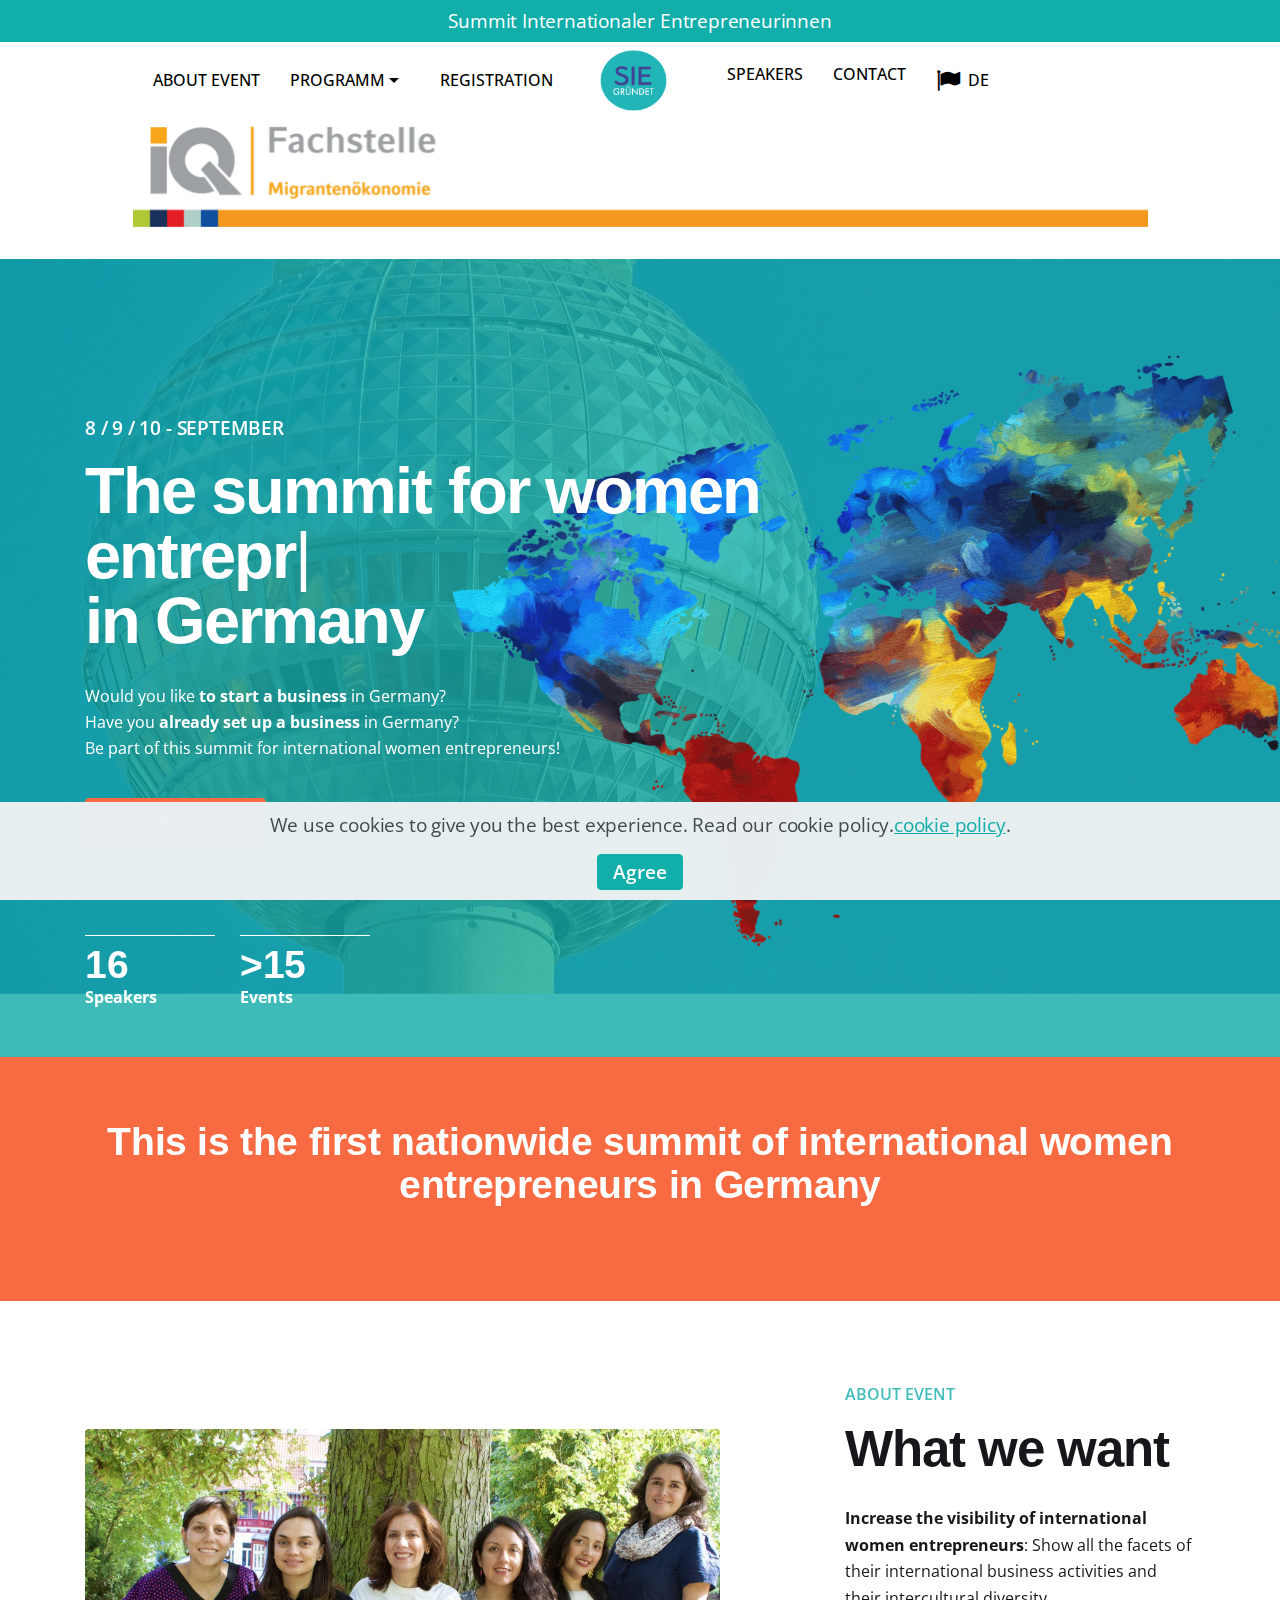
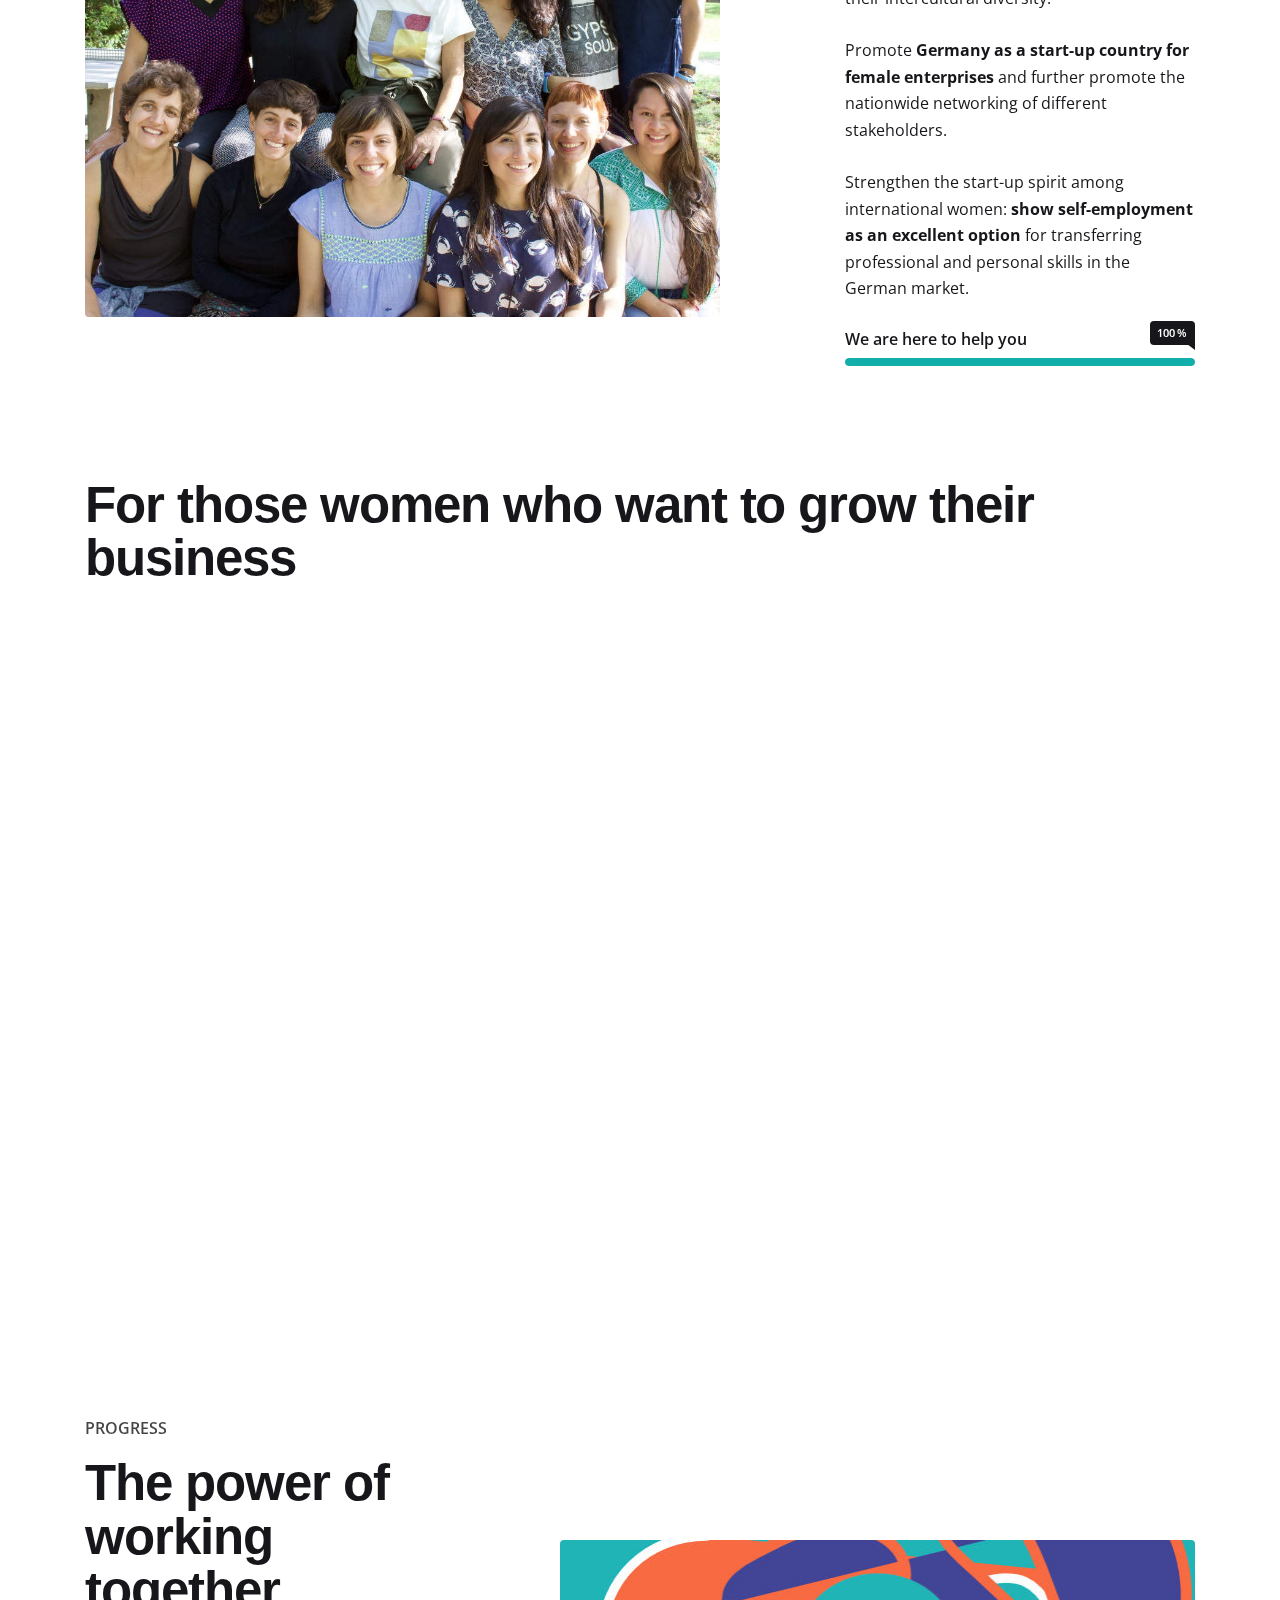
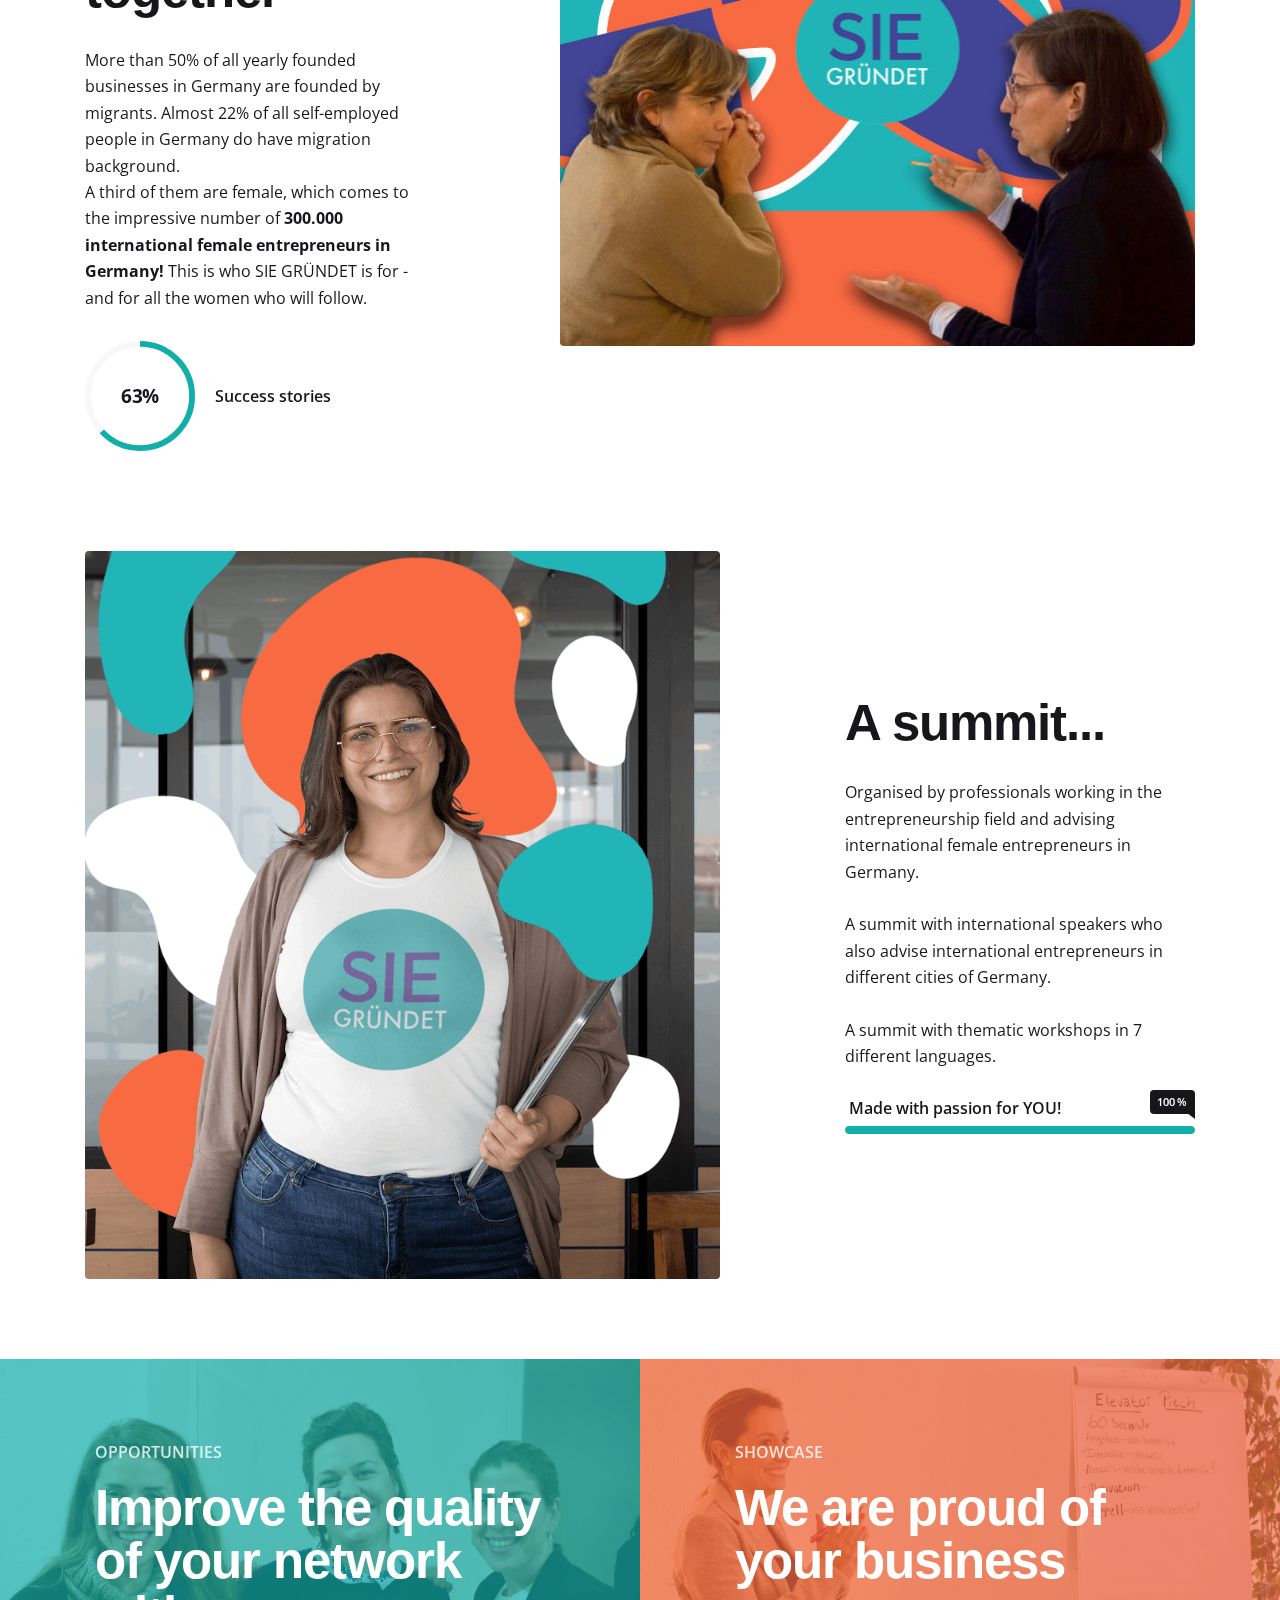
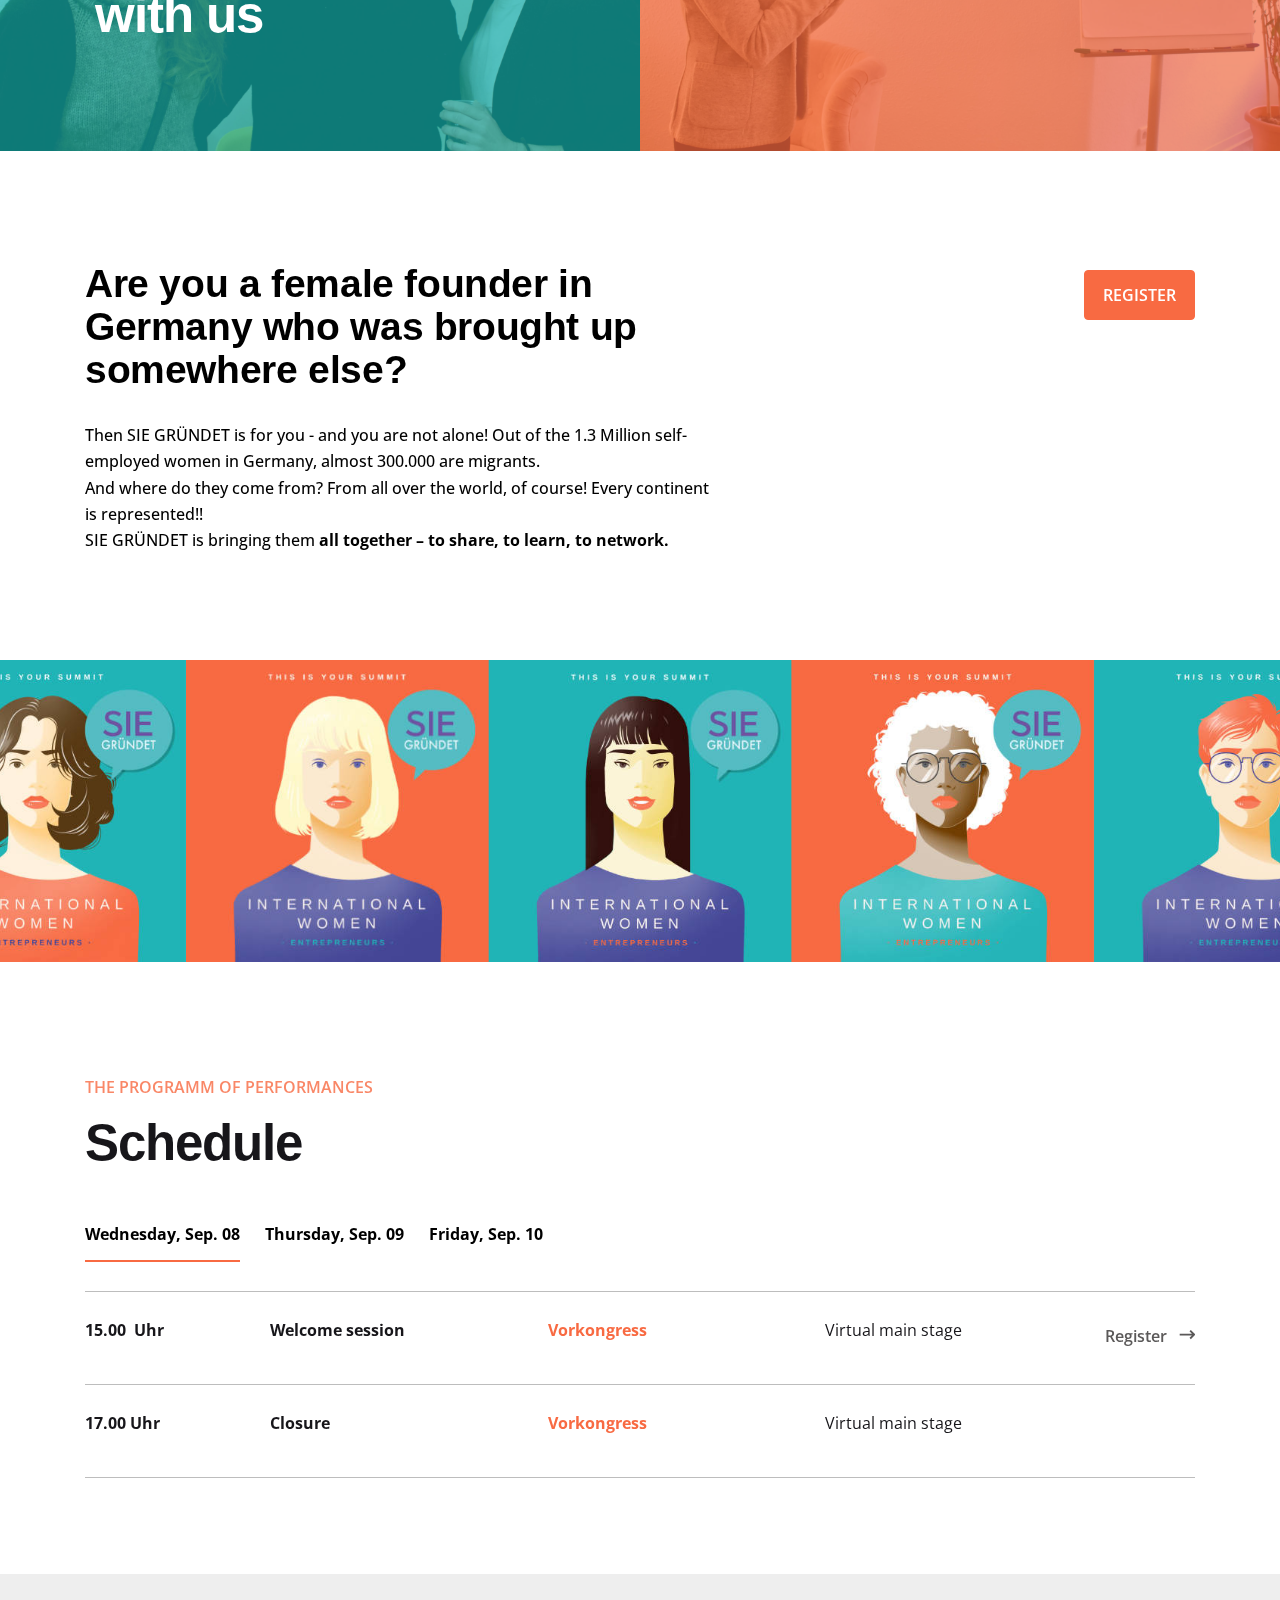
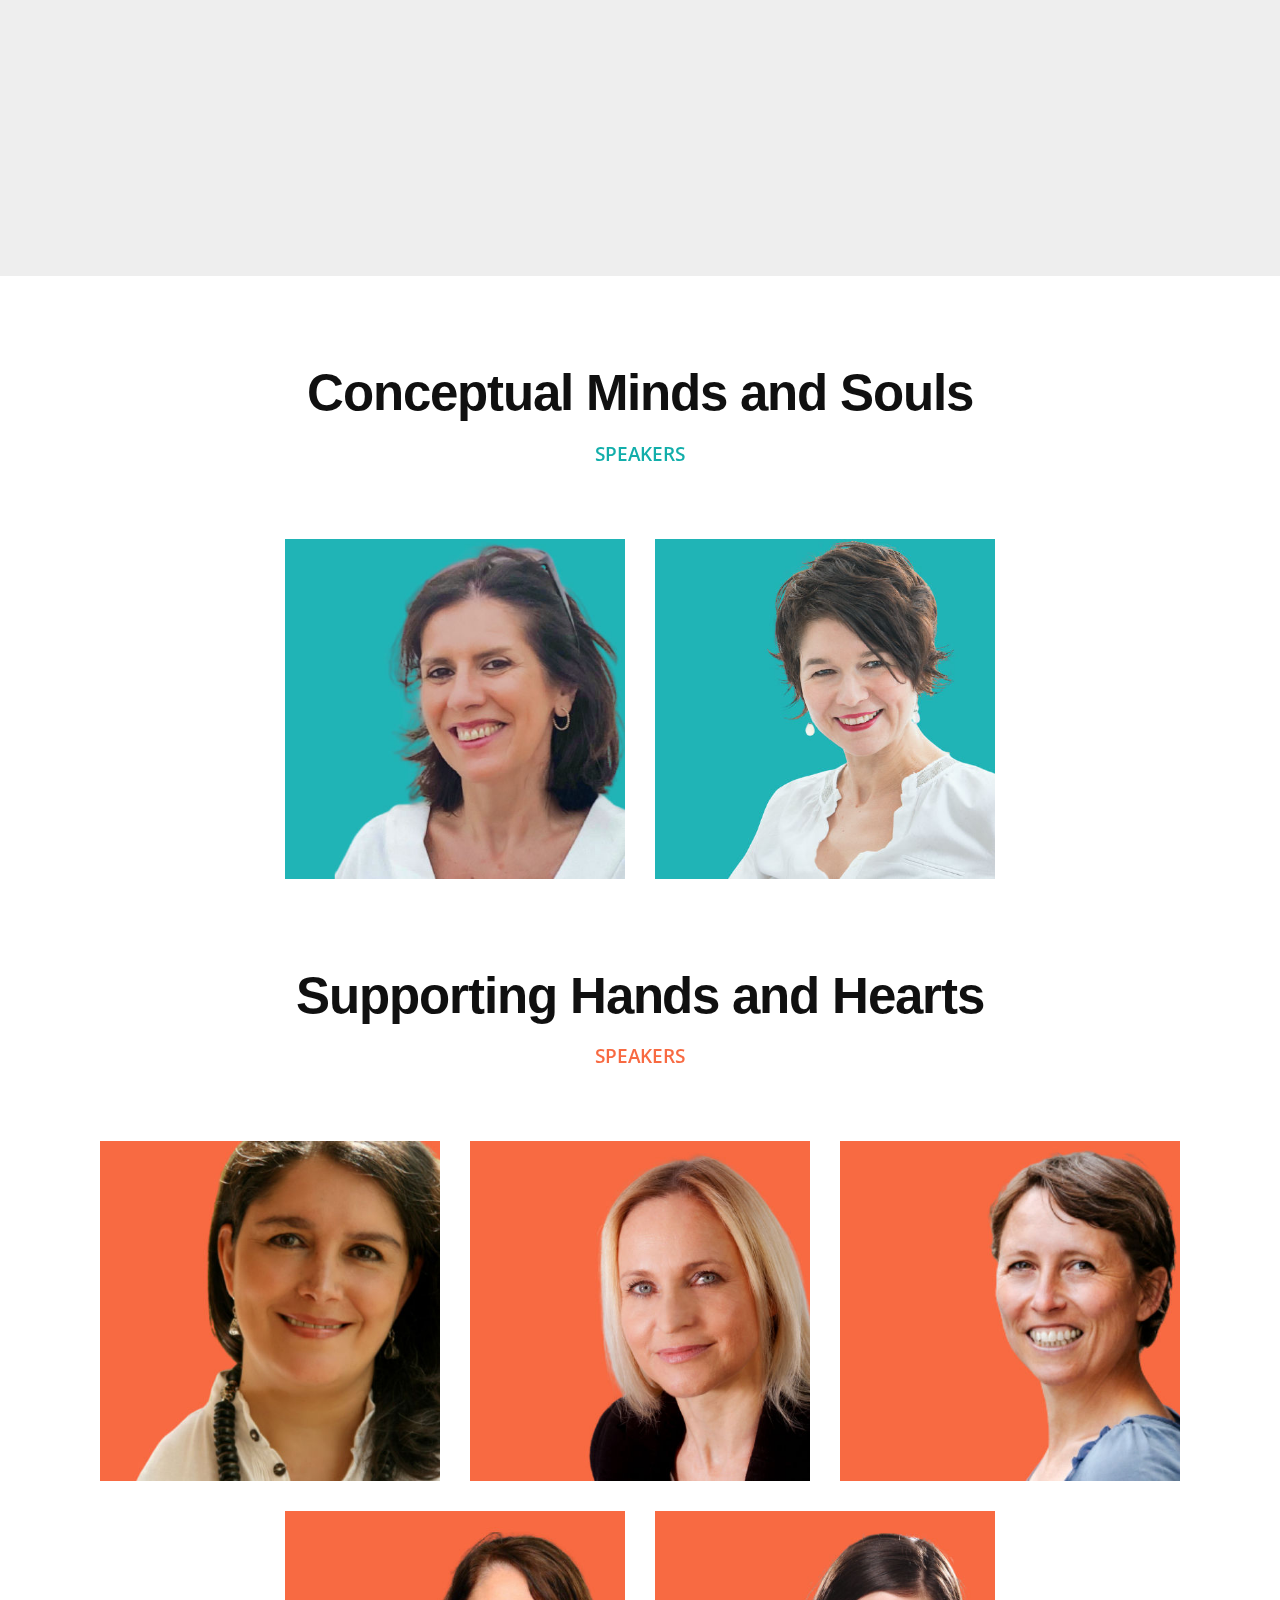
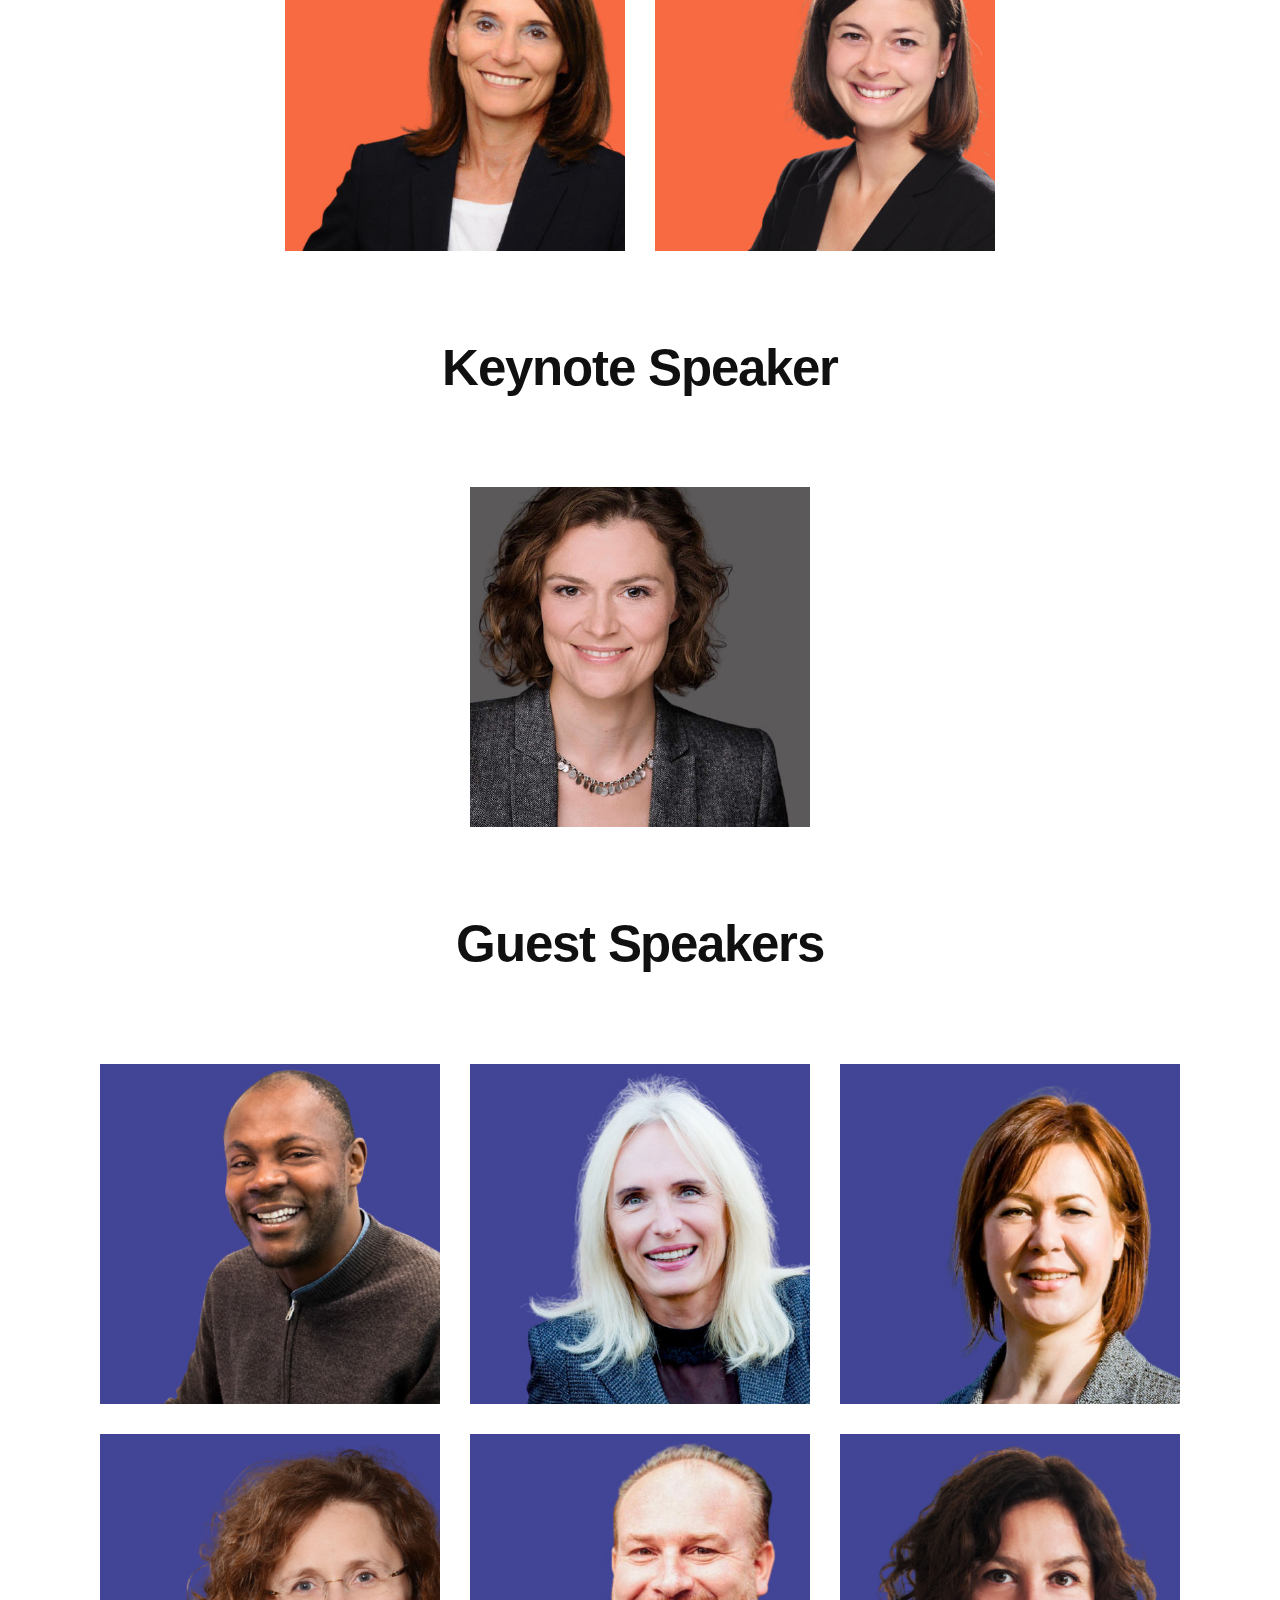
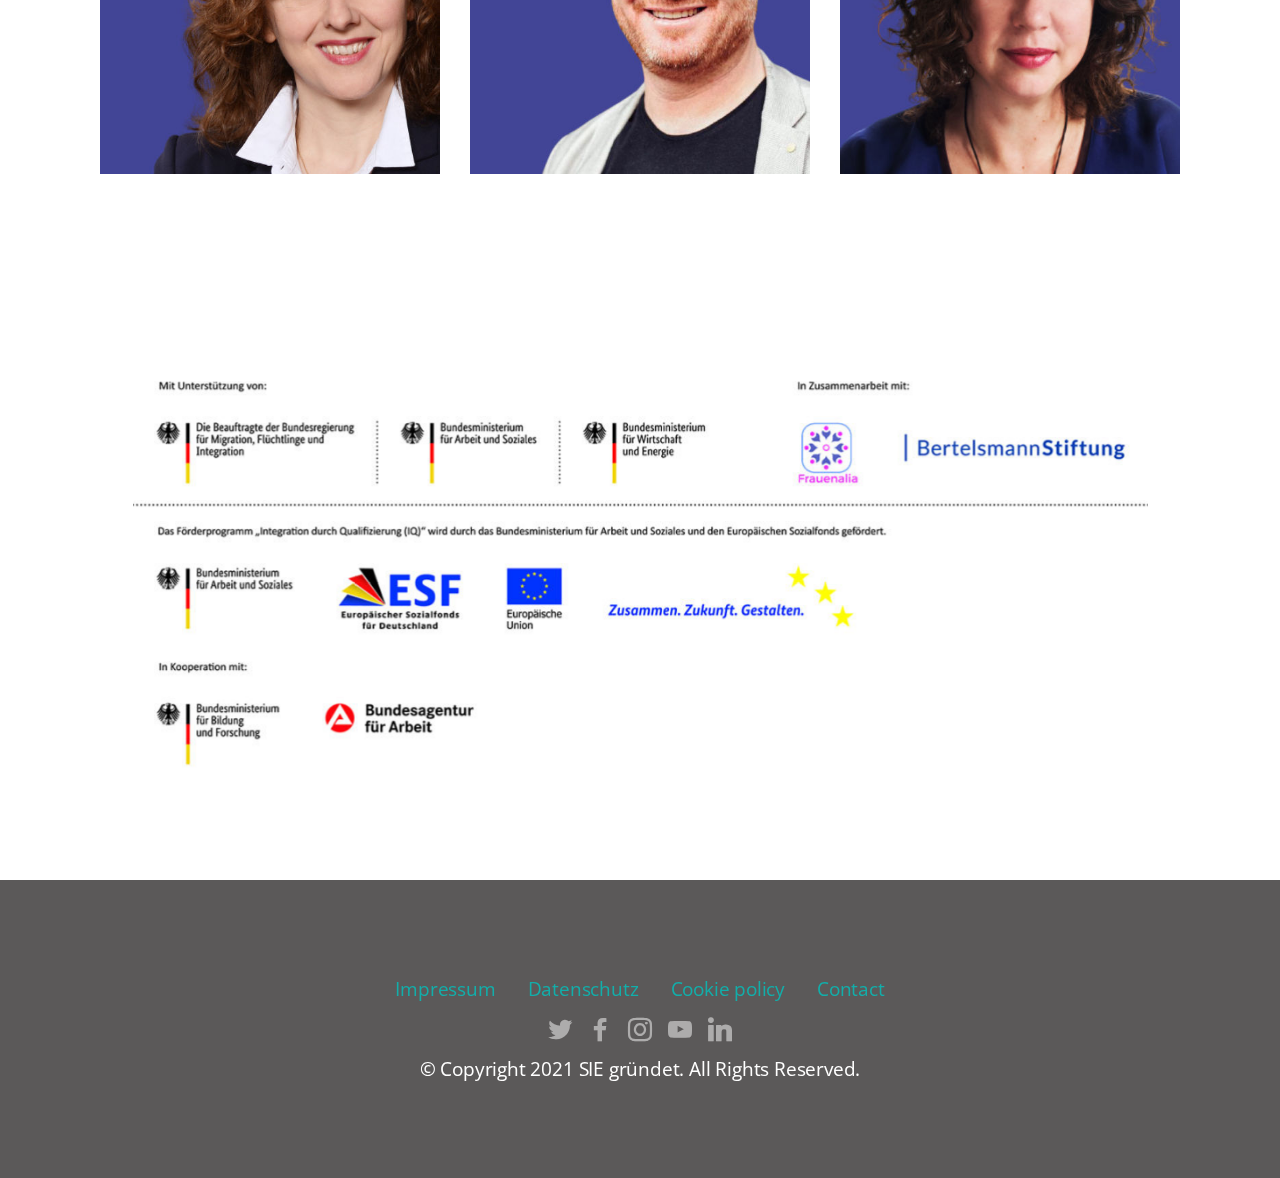
==== index.html @ 184cd61d "E530 3.9" ====
<!DOCTYPE html>
<html  lang="en">
<head>
  
  <meta charset="UTF-8">
  <meta http-equiv="X-UA-Compatible" content="IE=edge">
  
  <meta name="twitter:card" content="summary_large_image"/>
  <meta name="twitter:image:src" content="assets/images/index-meta.png">
  <meta property="og:image" content="assets/images/index-meta.png">
  <meta name="twitter:title" content="Home">
  <meta name="viewport" content="width=device-width, initial-scale=1, minimum-scale=1">
  <link rel="shortcut icon" href="assets/images/save-the-date-104x95.png" type="image/x-icon">
  <meta name="description" content="Sie Gründet is the first nationwide summit of international women entrepreneurs in Germany.
">
  
  
  <title>Home</title>
  <link rel="stylesheet" href="assets/FontAwesome/css/font-awesome.css">
  <link rel="stylesheet" href="assets/web/assets/mobirise-icons2/mobirise2.css">
  <link rel="stylesheet" href="assets/Material-Design-Icons/css/material.css">
  <link rel="stylesheet" href="assets/tether/tether.min.css">
  <link rel="stylesheet" href="assets/bootstrap/css/bootstrap.min.css">
  <link rel="stylesheet" href="assets/bootstrap/css/bootstrap-grid.min.css">
  <link rel="stylesheet" href="assets/bootstrap/css/bootstrap-reboot.min.css">
  <link rel="stylesheet" href="assets/web/assets/gdpr-plugin/gdpr-styles.css">
  <link rel="stylesheet" href="assets/dropdown/css/style.css">
  <link rel="stylesheet" href="assets/as-pie-progress/css/progress.min.css">
  <link rel="stylesheet" href="assets/socicon/css/styles.css">
  <link rel="stylesheet" href="assets/theme/css/style.css">
  <link rel="preload" href="https://fonts.googleapis.com/css?family=Arimo:400,500,600,700,400i,500i,600i,700i&display=swap" as="style" onload="this.onload=null;this.rel='stylesheet'">
  <noscript><link rel="stylesheet" href="https://fonts.googleapis.com/css?family=Arimo:400,500,600,700,400i,500i,600i,700i&display=swap"></noscript>
  <link rel="preload" href="https://fonts.googleapis.com/css?family=Open+Sans:300,300i,400,400i,600,600i,700,700i,800,800i&display=swap" as="style" onload="this.onload=null;this.rel='stylesheet'">
  <noscript><link rel="stylesheet" href="https://fonts.googleapis.com/css?family=Open+Sans:300,300i,400,400i,600,600i,700,700i,800,800i&display=swap"></noscript>
  <link rel="preload" as="style" href="assets/mobirise/css/mbr-additional.css"><link rel="stylesheet" href="assets/mobirise/css/mbr-additional.css" type="text/css">
  
  
  
  
</head>
<body>

<!-- Analytics -->
<!-- Global site tag (gtag.js) - Google Analytics -->
<script async src="https://www.googletagmanager.com/gtag/js?id=G-EM6WT77K1R"></script>
<script>
  window.dataLayer = window.dataLayer || [];
  function gtag(){dataLayer.push(arguments);}
  gtag('js', new Date());

  gtag('config', 'G-EM6WT77K1R');
</script>
<!-- /Analytics -->


  
  <section class="menu popup-btn-cards menu03 photom4_menu03 cid-sAReU8AZbi" once="menu" id="menu03-1i">

    


    <nav class="navbar navbar-dropdown navbar-fixed-top navbar-expand-lg">
        <div class="mbr-overlay" style="opacity: 1;"></div>

        <a class="full-link">
            </a><div class="menu-top card-wrapper mbr-fonts-style mbr-white display-7"><a class="full-link" href="{{linkValue}}"></a><a href="index.html" class="text-white">Summit Internationaler Entrepreneurinnen</a></div>
        
        <div class="collapse navbar-collapse" id="navbarSupportedContent">

            <div class="left-menu">
                <ul class="navbar-nav nav-dropdown" data-app-modern-menu="true"><li class="nav-item">
                        <a class="nav-link link text-black text-primary display-4" href="index.html#content5-d">
                            ABOUT EVENT</a>
                    </li><li class="nav-item dropdown"><a class="nav-link link text-black text-primary dropdown-toggle display-4" href="#" data-toggle="dropdown-submenu" aria-expanded="false">PROGRAMM</a><div class="dropdown-menu"><a class="text-black text-primary dropdown-item display-4" href="index.html#tabs2-31">Schedule</a><a class="text-black text-primary dropdown-item display-4" href="ateliers.html" aria-expanded="false">Ateliers</a></div></li><li class="nav-item"><a class="nav-link link text-black text-primary display-4" href="https://live.sie-gruendet.de" aria-expanded="true">REGISTRATION</a></li></ul>
            </div>

            <div class="brand-container">
                <div class="navbar-brand">
                    <span class="navbar-logo">
                        <a href="index.html">
                            <img src="assets/images/save-the-date-104x95.png" alt="Sie grundet" style="height: 3.8rem;">
                        </a>
                    </span>
                    
                </div>
            </div>

            <div class="right-menu">
                <ul class="navbar-nav nav-dropdown" data-app-modern-menu="true"><li class="nav-item">
                        <a class="nav-link link text-black text-primary display-4" href="index.html#team2-2s">SPEAKERS</a>
                    </li><li class="nav-item"><a class="nav-link link text-black text-primary display-4" href="mailto:info@sie-gruendet.de">
                            CONTACT</a></li>
                    <li class="nav-item">
                        <a class="nav-link link text-black text-primary display-4" href="https://www.sie-gruendet.de/de"><span class="fa fa-flag mbr-iconfont mbr-iconfont-btn"></span>DE</a>
                    </li></ul>
            </div>
        </div>

        <button class="navbar-toggler" type="button" data-toggle="collapse" data-target="#navbarSupportedContent" aria-controls="navbarNavAltMarkup" aria-expanded="false" aria-label="Toggle navigation">
            <div class="hamburger">
                <span></span>
                <span></span>
                <span></span>
                <span></span>
            </div>
        </button>
    </nav>
</section>

<section class="slider3 cid-sBODXj4eA3" id="slider3-2e">
    


    <div class="container">
        
        <div class="row justify-content-center">
            <div class="col-12 col-md-11">
                <div class="carousel slide" id="sHWJ4bvMH4" data-interval="NaN">
               
                    <div class="carousel-inner">
                        <div class="carousel-item slider-image item active">
                            <div class="item-wrapper">
                                <img class="d-block w-100" src="assets/images/iq-header11-1017x115.png">
                                
                            </div>
                        </div>
                        
                        
                    </div>
                    
                    <a class="carousel-control carousel-control-next" role="button" data-slide="next" href="#sHWJ4bvMH4">
                       
                        <span class="sr-only">Next</span>
                    </a>
                </div>
            </div>
        </div>
    </div>
</section>

<section class="header1 conferencem4_header1 cid-sAuuH0mISD mbr-parallax-background" id="header1-1">

    

    <div class="mbr-overlay" style="opacity: 0.8; background-color: rgb(18, 174, 170);">
    </div>


    <div class="image"></div>

    <div class="container">
        <div class="row">
            <div class="col-lg-12 position">
                <h3 class="mbr-section-subtitle mbr-semibold mbr-fonts-style display-7">8 / 9 / 10 - SEPTEMBER&nbsp;</h3>
                <h1 class="mbr-section-title mbr-bold mbr-fonts-style display-1">The summit for women</h1>
                <div class="typed-text display-1">
                    <span>
                        <span class="animated-element mbr-bold" data-word1="entrepreneurs" data-word2="migrants" data-word3="courageous" data-speed="1">
                        </span>
                    </span>
                </div>
                <h1 class="mbr-section-title mbr-bold mbr-fonts-style display-1">in Germany</h1>
                <p class="mbr-text mbr-fonts-style display-4">Would you like <strong>to start a business</strong> in Germany?<br>Have you <strong>already set up a business</strong> in Germany?<br>Be part of this summit for international women entrepreneurs!<br></p>
                <div class="mbr-section-btn"><a class="btn btn-success display-4" type="submit" href="https://live.sie-gruendet.de"><span class="fa fa-long-arrow-right mbr-iconfont mbr-iconfont-btn"></span>REGISTRATION</a></div>
            </div>
            <div class="info__block col-lg-12 align-left position justify-content-sm-start">
                
                

                
            <div class="info__block-item">
                    <div class="divider"></div>
                    <h4 class="title__item mbr-bold mbr-fonts-style display-5">16</h4>
                    <p class="text__item mbr-bold mbr-fonts-style display-4">Speakers</p>
                </div><div class="info__block-item">
                    <div class="divider"></div>
                    <h4 class="title__item mbr-bold mbr-fonts-style display-5">&gt;15</h4>
                    <p class="text__item mbr-bold mbr-fonts-style display-4">Events</p>
                </div></div>
        </div>
    </div>
</section>

<section class="callToAction1 conferencem4_callToAction1 cid-sEDRihUfUD" id="callToAction1-2z">

	

	

	<div class="container">
		<div class="row">
			<div class="content__block text-white col-md-12">
				<h2 class="mbr-section-title mbr-bold mbr-fonts-style display-5">This is the first nationwide summit of international women entrepreneurs in Germany</h2>
				
			</div>
			
		</div>
	</div>
</section>

<section class="content5 conferencem4_content5 cid-sAv7S3xt1D" id="content5-d">

	

	

	<div class="container">
		<div class="row align-items-center justify-content-center">
			<div class="col-lg-7 col-md-9">
				<div class="image">
					<img src="assets/images/sie-grundet-lab-1-1200x800.jpeg" alt="Sie Gründet" title="">
				</div>
			</div>
			<div class="col-lg-1 d-none d-lg-block"></div>
			<div class="col-lg-4">
				<h3 class="mbr-section-subtitle mbr-semibold mbr-fonts-style display-4">ABOUT EVENT</h3>
				<h2 class="mbr-section-title mbr-bold mbr-fonts-style display-2">What we want</h2>
				<p class="mbr-text mbr-fonts-style display-4"><strong>Increase the visibility of international women entrepreneurs</strong>: Show all the facets of their international business activities and their intercultural diversity.<br><br>Promote <strong>Germany as a start-up country for female enterprises</strong> and further promote the nationwide networking of different stakeholders.<br><br>Strengthen the start-up spirit among international women: <strong>show self-employment as an excellent option</strong> for transferring professional and personal skills in the German market.<br></p>
				
				<div class="progress_elements">
					<div class="progress1">
						<div class="title-wrap">
							<div class="progressbar-title mbr-fonts-style display-4">
								<p>
									We are here to help you</p>
							</div>
							<div class="progress_value mbr-fonts-style display-4">
								<div class="progressbar-number"></div>
								<span>%</span>
							</div>
						</div>
						<progress class="progress progress-primary" max="100" value="100">
						</progress>
					</div>
				</div>
			</div>
		</div>
	</div>
</section>

<section class="content1 conferencem4_content1 cid-sAv7TAenTq" id="content1-e">

	

	

	<div class="container">
		<div class="row">
			<div class="col-sm-12 content__block mb-3">
				<h2 class="mbr-section-title mbr-bold mbr-fonts-style display-2">For those women who want to grow their business</h2>
				
			</div>
			
			<div class="col-sm-12">
				
			</div>
		</div>
	</div>
</section>

<section class="video2 cid-sBLmSv9TzF" id="video2-2d">
    
    
    <div class="container">
        
        <div class="row justify-content-center mt-4">
            <div class="col-12 col-md-12 video-block">
                <div class="video-wrapper"><iframe class="mbr-embedded-video" src="https://www.youtube.com/embed/8yL_RlNDDmE?rel=0&amp;amp;showinfo=0&amp;autoplay=1&amp;loop=1&amp;playlist=8yL_RlNDDmE" width="1280" height="720" frameborder="0" allowfullscreen></iframe></div>
                
            </div>
        </div>
    </div>
</section>

<section class="content6 conferencem4_content6 cid-sAGNjtscwG" id="content6-s">

    

    

    <div class="container">
        <div class="row align-items-center justify-content-center flex-row-reverse">
            <div class="col-lg-7 col-md-9">
                <div class="image">
                    <img src="assets/images/sie-gruendet-web-2-women-636x406.jpg" alt="Sie gründet" title="">
                </div>
            </div>
            <div class="col-lg-1 d-none d-lg-block"></div>
            <div class="col-lg-4">
                <h3 class="mbr-section-subtitle mbr-semibold mbr-fonts-style display-4">PROGRESS</h3>
                <h2 class="mbr-section-title mbr-bold mbr-fonts-style display-2">The power of working together</h2>
                <p class="mbr-text mbr-fonts-style display-4">More than 50% of all yearly founded businesses in Germany are founded by migrants. Almost 22% of all self-employed people in Germany do have migration background.
<br>A third of them are female, which comes to the impressive number of <strong>300.000 international female entrepreneurs in Germany! </strong>This is who SIE GRÜNDET is for - and for all the women who will follow.<br></p>
                
                <div class="card__block">
                    <div class="wrap">
                        <div class="pie_progress progress1" role="progressbar" data-goal="75">
                            <p class="pie_progress__number mbr-bold mbr-fonts-style display-7">75%</p>
                        </div>
                    </div>
                    <h4 class="card-title mbr-semibold mbr-fonts-style display-4">Success stories</h4>
                </div>
            </div>
        </div>
    </div>
</section>

<section class="content5 conferencem4_content5 cid-sEt7hDRtYm" id="content5-2l">

	

	

	<div class="container">
		<div class="row align-items-center justify-content-center">
			<div class="col-lg-7 col-md-9">
				<div class="image">
					<img src="assets/images/mockup-of-a-woman-wearing-a-plus-size-tee-at-her-office-30896-3-800x1216.png" alt="SIE gruendet" title="">
				</div>
			</div>
			<div class="col-lg-1 d-none d-lg-block"></div>
			<div class="col-lg-4">
				
				<h2 class="mbr-section-title mbr-bold mbr-fonts-style display-2">A summit...</h2>
				<p class="mbr-text mbr-fonts-style display-4">Organised by professionals working in the entrepreneurship field and advising international female entrepreneurs in Germany.<br>
<br>A summit with international speakers who also advise international entrepreneurs in different cities of Germany.<br>
<br>A summit with thematic workshops in 7 different languages.<br></p>
				
				<div class="progress_elements">
					<div class="progress1">
						<div class="title-wrap">
							<div class="progressbar-title mbr-fonts-style display-4">
								<p>&nbsp;Made with passion for YOU!&nbsp;<br></p>
							</div>
							<div class="progress_value mbr-fonts-style display-4">
								<div class="progressbar-number"></div>
								<span>%</span>
							</div>
						</div>
						<progress class="progress progress-primary" max="100" value="100">
						</progress>
					</div>
				</div>
			</div>
		</div>
	</div>
</section>

<section class="features9 conferencem4_features9 cid-sAv80Iczvk" id="features9-f">

    

    <div class="container-fluid">
        <div class="row">
            <div class="col-lg-6 wrap_left text-white">
                <div class="block__left">
                    <div class="mbr-overlay"></div>
                    <div class="left__image"></div>
                    <div class="title__block">
                        <h3 class="mbr-section-subtitle mbr-semibold mbr-fonts-style display-4">OPPORTUNITIES</h3>
                        <h2 class="mbr-section-title mbr-bold mbr-fonts-style display-2">Improve the quality of your network with us</h2>
                        

                        
                    </div>
                </div>
            </div>
            <div class="col-lg-6 wrap_right text-white">
                <div class="block__right">
                    <div class="mbr-overlay"></div>
                    <div class="right__image"></div>
                    <div class="title__block">
                        <h3 class="mbr-section-subtitle mbr-semibold mbr-fonts-style display-4">SHOWCASE</h3>
                        <h2 class="mbr-section-title mbr-bold mbr-fonts-style display-2">We are proud of your business&nbsp;</h2>
                        

                        
                    </div>
                </div>
            </div>
        </div>
    </div>
</section>

<section class="callToAction1 conferencem4_callToAction1 cid-sFO6adxCgG" id="callToAction1-38">

	

	

	<div class="container">
		<div class="row">
			<div class="content__block text-white col-md-7">
				<h2 class="mbr-section-title mbr-bold mbr-fonts-style display-5">Are you a female founder in Germany who was brought up somewhere else?</h2>
				<p class="mbr-text mbr-medium mbr-fonts-style display-4">Then SIE GRÜNDET is for you - and you are not alone! Out of the 1.3 Million self-employed women in Germany, almost 300.000 are migrants. 
<br>And where do they come from? From all over the world, of course! Every continent is represented!!<br>SIE GRÜNDET is bringing them <strong>all together – to share, to learn, to network. 
</strong><br><br></p>
			</div>
			<div class="col-md-5">
				<div class="mbr-section-btn align-right"><a class="btn btn-success display-4" href="https://live.sie-gruendet.de">REGISTER<br></a></div>
			</div>
		</div>
	</div>
</section>

<section class="callToAction1 conferencem4_callToAction1 cid-sFNSqF1odq" id="callToAction1-35">

	

	<div class="mbr-overlay" style="opacity: 0; background-color: rgb(255, 255, 255);">
	</div>

	<div class="container">
		<div class="row">
			<div class="content__block text-white col-md-12">
				<h2 class="mbr-section-title mbr-bold mbr-fonts-style display-5"></h2>
				<p class="mbr-text mbr-medium mbr-fonts-style display-4"></p>
			</div>
			
		</div>
	</div>
</section>

<section class="tabs2 conferencem4_tabs2 tabs cid-sFMmNfmoKg" id="tabs2-31">
	

	

	<div class="container">
		<div class="row title__wrap">
			<div class="title__block col-sm-12">
				<h3 class="mbr-section-subtitle mbr-semibold mbr-fonts-style display-4">THE PROGRAMM OF PERFORMANCES</h3>
				<h2 class="mbr-section-title mbr-bold mbr-fonts-style display-2">Schedule</h2>
			</div>
			
		</div>
		<div class="media-container-row">
			<div class="col-12 col-md-12 plpr_0">
				<ul class="nav nav-tabs" role="tablist">
					<li class="nav-item"><a class="nav-link mbr-fonts-stye show active display-4" role="tab" data-toggle="tab" href="#tabs2-31_tab0" aria-selected="true">Wednesday, Sep. 08</a></li>
					<li class="nav-item"><a class="nav-link mbr-fonts-style show active display-4" role="tab" data-toggle="tab" href="#tabs2-31_tab1" aria-selected="true">
							Thursday, Sep. 09</a></li>
					<li class="nav-item"><a class="nav-link mbr-fonts-style show active display-4" role="tab" data-toggle="tab" href="#tabs2-31_tab2" aria-selected="true">
							Friday, Sep. 10</a></li>
					
					
				</ul>
				<div class="tab-content">
					<div id="tab1" class="tab-pane in active" role="tabpanel">
						<div>
							
							
							
						<div class="row wrap">
								<div class="col-lg-2 plpr_0 align-items-stretch">
									<p class="text__time mbr-fonts-style display-4"><strong>15.00&nbsp; Uhr</strong></p>

								</div>
								<div class="col-lg-3 plpr_0 align-items-stretch">
									<p class="mbr-text mbr-fonts-style display-4"><strong>Welcome session</strong><br>
									</p>

								</div>
								<div class="col-lg-3 plpr_0 align-items-stretch">
									<p class="text__author mbr-fonts-style display-4"><strong>Vorkongress</strong></p>

								</div>
								<div class="col-lg-2 plpr_0 align-items-stretch">
									<p class="text__hall mbr-fonts-style display-4">Virtual main stage</p>

								</div>
								<div class="col-lg-2 plpr_0 align-items-stretch btn__table">
									<div class="mbr-section-btn align-right"><a class="btn btn-sm btn-secondary-outline display-4" href="index.html#form2-1j">&nbsp;Register<span class="mobi-mbri mobi-mbri-right mbr-bold mbr-iconfont mbr-iconfont-btn"></span></a></div>
								</div>
							</div><div class="row wrap">
								<div class="col-lg-2 plpr_0 align-items-stretch">
									<p class="text__time mbr-fonts-style display-4"><strong>17.00 Uhr</strong></p>

								</div>
								<div class="col-lg-3 plpr_0 align-items-stretch">
									<p class="mbr-text mbr-fonts-style display-4"><strong>Closure</strong>&nbsp;<br>
									</p>

								</div>
								<div class="col-lg-3 plpr_0 align-items-stretch">
									<p class="text__author mbr-fonts-style display-4"><strong>Vorkongress</strong></p>

								</div>
								<div class="col-lg-2 plpr_0 align-items-stretch">
									<p class="text__hall mbr-fonts-style display-4">Virtual main stage</p>

								</div>
								<div class="col-lg-2 plpr_0 align-items-stretch btn__table">
									<div class="mbr-section-btn align-right"><a class="btn btn-sm btn-secondary-outline display-4" href="index.html#form2-1j">&nbsp;<br></a></div>
								</div>
							</div></div>
					</div>

					<div id="tab2" class="tab-pane" role="tabpanel">
						<div>
							
						<div class="row wrap">
								<div class="col-lg-2 plpr_0 align-items-stretch">
									<p class="text__time mbr-fonts-style display-4"><strong>09:30 Uhr</strong><br><br></p>

								</div>
								<div class="col-lg-3 plpr_0 align-items-stretch">
									<p class="mbr-text mbr-fonts-style display-4"><strong>Opening</strong><br></p>

								</div>
								<div class="col-lg-3 plpr_0 align-items-stretch">
									<p class="text__author mbr-fonts-style display-4"><strong>Anja Vatter</strong><br>Moderatorin </p>

								</div>
								<div class="col-lg-2 plpr_0 align-items-stretch">
									<p class="text__hall mbr-fonts-style display-4">Virtual main stage</p>

								</div>
								<div class="col-lg-2 plpr_0 align-items-stretch btn__table">
									<div class="mbr-section-btn align-right"><a class="btn btn-sm btn-secondary-outline display-4" href="index.html#form2-1j">Register<span class="mobi-mbri mobi-mbri-right mbr-bold mbr-iconfont mbr-iconfont-btn"></span></a></div>
								</div>
							</div><div class="row wrap">
								<div class="col-lg-2 plpr_0 align-items-stretch">
									<p class="text__time mbr-fonts-style display-4"><strong>09:40 Uhr</strong><br><br></p>

								</div>
								<div class="col-lg-3 plpr_0 align-items-stretch">
									<p class="mbr-text mbr-fonts-style display-4"><strong>Video-message&nbsp;</strong><br></p>

								</div>
								<div class="col-lg-3 plpr_0 align-items-stretch">
									<p class="text__author mbr-fonts-style display-4"><strong>Annette Widmann-Mauz</strong><br>Staatsministerin bei der Bundeskanzlerin und Beauftragte der Bundesregierung für Migration, Flüchtlinge und Integration</p>

								</div>
								<div class="col-lg-2 plpr_0 align-items-stretch">
									<p class="text__hall mbr-fonts-style display-4">Virtual main stage</p>

								</div>
								<div class="col-lg-2 plpr_0 align-items-stretch btn__table">
									<div class="mbr-section-btn align-right"><a class="btn btn-sm btn-secondary-outline display-4" href="index.html#form2-1j">Register<span class="mobi-mbri mobi-mbri-right mbr-bold mbr-iconfont mbr-iconfont-btn"></span></a></div>
								</div>
							</div><div class="row wrap">
								<div class="col-lg-2 plpr_0 align-items-stretch">
									<p class="text__time mbr-fonts-style display-4"><strong>09:50 Uhr</strong><br><br></p>

								</div>
								<div class="col-lg-3 plpr_0 align-items-stretch">
									<p class="mbr-text mbr-fonts-style display-4"><strong>Keynote</strong>&nbsp;<br></p>

								</div>
								<div class="col-lg-3 plpr_0 align-items-stretch">
									<p class="text__author mbr-fonts-style display-4"><strong>Christine Wank<br></strong>Keynote Speaker </p>

								</div>
								<div class="col-lg-2 plpr_0 align-items-stretch">
									<p class="text__hall mbr-fonts-style display-4">Virtual main stage</p>

								</div>
								<div class="col-lg-2 plpr_0 align-items-stretch btn__table">
									<div class="mbr-section-btn align-right"><a class="btn btn-sm btn-secondary-outline display-4" href="index.html#form2-1j">Register<span class="mobi-mbri mobi-mbri-right mbr-bold mbr-iconfont mbr-iconfont-btn"></span></a></div>
								</div>
							</div><div class="row wrap">
								<div class="col-lg-2 plpr_0 align-items-stretch">
									<p class="text__time mbr-fonts-style display-4"><strong>10:30 Uhr<br></strong><br></p>

								</div>
								<div class="col-lg-3 plpr_0 align-items-stretch">
									<p class="mbr-text mbr-fonts-style display-4"><strong>Multi-language&nbsp;workshops</strong><br>Breakout-Sessions<br></p>

								</div>
								<div class="col-lg-3 plpr_0 align-items-stretch">
									<p class="text__author mbr-fonts-style display-4">7 Speakers&nbsp;<br></p>

								</div>
								<div class="col-lg-2 plpr_0 align-items-stretch">
									<p class="text__hall mbr-fonts-style display-4">Virtual rooms</p>

								</div>
								<div class="col-lg-2 plpr_0 align-items-stretch btn__table">
									<div class="mbr-section-btn align-right"><a class="btn btn-sm btn-secondary-outline display-4" href="ateliers.html"><span class="mdi-image-loupe mbr-iconfont mbr-iconfont-btn"></span>See all Ateliers</a></div>
								</div>
							</div><div class="row wrap">
								<div class="col-lg-2 plpr_0 align-items-stretch">
									<p class="text__time mbr-fonts-style display-4"><strong>11:30 Uhr</strong><br></p>

								</div>
								<div class="col-lg-3 plpr_0 align-items-stretch">
									<p class="mbr-text mbr-fonts-style display-4"><strong>Café &amp; Networking</strong><br>&nbsp;<br></p>

								</div>
								<div class="col-lg-3 plpr_0 align-items-stretch">
									<p class="text__author mbr-fonts-style display-4"></p>

								</div>
								<div class="col-lg-2 plpr_0 align-items-stretch">
									<p class="text__hall mbr-fonts-style display-4">Virtual platform</p>

								</div>
								<div class="col-lg-2 plpr_0 align-items-stretch btn__table">
									<div class="mbr-section-btn align-right"><a class="btn btn-sm btn-secondary-outline display-4" href="index.html#form2-1j">Register<span class="mobi-mbri mobi-mbri-right mbr-bold mbr-iconfont mbr-iconfont-btn"></span></a></div>
								</div>
							</div><div class="row wrap">
								<div class="col-lg-2 plpr_0 align-items-stretch">
									<p class="text__time mbr-fonts-style display-4"><strong>11:50 Uhr</strong><br><br></p>

								</div>
								<div class="col-lg-3 plpr_0 align-items-stretch">
									<p class="mbr-text mbr-fonts-style display-4"><strong>Round table</strong><br><strong><br></strong><br></p>

								</div>
								<div class="col-lg-3 plpr_0 align-items-stretch">
									<p class="text__author mbr-fonts-style display-4"><strong>Dr. Anette Rückert&nbsp;</strong><br>Referatsleiterin <a href="http://www.bmwi.de" class="text-primary" target="_blank">BMWI- Bundesministerium für Wirtschaft</a> und Energie
<br><strong>Sabine</strong> <strong>Daniel</strong><br>Referatsleiterin Frauen und Gleichstellung, <a href="https://www.berlin.de/sen/frauen/ " class="text-primary" target="_blank">Berliner Senatsverwaltung für Gesundheit, Pflege und Gleichstellung</a>
<br><strong>Mathias<a href="https://www.linkedin.com/in/matthias-henel-b36923a5/?originalSubdomain=de" class="text-primary" target="_blank"> </a>Henel</strong><br> <a href="https://www.linkedin.com/in/matthias-henel-b36923a5/?originalSubdomain=de" class="text-primary" target="_blank">Wirtschaftsförderung Stadt Mannheim</a> 
<br><strong>Bettine</strong> <strong>Schmitz</strong><br>Co-founder, <a href="https://www.auxxo-fcf.com" class="text-primary" target="_blank">AUXXO Female Catalyst Fund</a>  
<br><strong>Paulina</strong> <strong>Carrera</strong><br>Founder<a href="https://www.hillifruits.de" class="text-primary" target="_blank"> Hilli Fruits</a><br></p>

								</div>
								<div class="col-lg-2 plpr_0 align-items-stretch">
									<p class="text__hall mbr-fonts-style display-4">Virtual main stage</p>

								</div>
								<div class="col-lg-2 plpr_0 align-items-stretch btn__table">
									<div class="mbr-section-btn align-right"><a class="btn btn-sm btn-secondary-outline display-4" href="index.html#form2-1j">Register<span class="mobi-mbri mobi-mbri-right mbr-bold mbr-iconfont mbr-iconfont-btn"></span></a></div>
								</div>
							</div><div class="row wrap">
								<div class="col-lg-2 plpr_0 align-items-stretch">
									<p class="text__time mbr-fonts-style display-4"><strong>12:30 Uhr</strong><br></p>

								</div>
								<div class="col-lg-3 plpr_0 align-items-stretch">
									<p class="mbr-text mbr-fonts-style display-4"><strong>Networking time&nbsp;&nbsp;</strong><br></p>

								</div>
								<div class="col-lg-3 plpr_0 align-items-stretch">
									<p class="text__author mbr-fonts-style display-4">Groups Matching</p>

								</div>
								<div class="col-lg-2 plpr_0 align-items-stretch">
									<p class="text__hall mbr-fonts-style display-4">Virtual rooms</p>

								</div>
								<div class="col-lg-2 plpr_0 align-items-stretch btn__table">
									<div class="mbr-section-btn align-right"><a class="btn btn-sm btn-secondary-outline display-4" href="index.html#form2-1j">Register<span class="mobi-mbri mobi-mbri-right mbr-bold mbr-iconfont mbr-iconfont-btn"></span></a></div>
								</div>
							</div><div class="row wrap">
								<div class="col-lg-2 plpr_0 align-items-stretch">
									<p class="text__time mbr-fonts-style display-4"><strong>13:30 Uhr</strong><br></p>

								</div>
								<div class="col-lg-3 plpr_0 align-items-stretch">
									<p class="mbr-text mbr-fonts-style display-4"><strong>Closure</strong><br></p>

								</div>
								<div class="col-lg-3 plpr_0 align-items-stretch">
									<p class="text__author mbr-fonts-style display-4"></p>

								</div>
								<div class="col-lg-2 plpr_0 align-items-stretch">
									<p class="text__hall mbr-fonts-style display-4">Virtual main stage</p>

								</div>
								<div class="col-lg-2 plpr_0 align-items-stretch btn__table">
									<div class="mbr-section-btn align-right"><a class="btn btn-sm btn-secondary-outline display-4" href="#"></a></div>
								</div>
							</div></div>
					</div>



					<div id="tab3" class="tab-pane" role="tabpanel">
						<div>
							
						<div class="row wrap">
								<div class="col-lg-2 plpr_0 align-items-stretch">
									<p class="text__time mbr-fonts-style display-4"><strong>13:30 Uhr</strong><br><br></p>

								</div>
								<div class="col-lg-3 plpr_0 align-items-stretch">
									<p class="mbr-text mbr-fonts-style display-4"><strong>Welcoming</strong><br></p>

								</div>
								<div class="col-lg-3 plpr_0 align-items-stretch">
									<p class="text__author mbr-fonts-style display-4"><strong>Anja Vatter<br></strong>Moderatorin</p>

								</div>
								<div class="col-lg-2 plpr_0 align-items-stretch">
									<p class="text__hall mbr-fonts-style display-4">Virtual main stage</p>

								</div>
								<div class="col-lg-2 plpr_0 align-items-stretch btn__table">
									<div class="mbr-section-btn align-right"><a class="btn btn-sm btn-secondary-outline display-4" href="index.html#form2-1j">Register<span class="mobi-mbri mobi-mbri-right mbr-bold mbr-iconfont mbr-iconfont-btn"></span></a></div>
								</div>
							</div><div class="row wrap">
								<div class="col-lg-2 plpr_0 align-items-stretch">
									<p class="text__time mbr-fonts-style display-4"><strong>13:40 Uhr</strong><br><br></p>

								</div>
								<div class="col-lg-3 plpr_0 align-items-stretch">
									<p class="mbr-text mbr-fonts-style display-4"><strong>Erzählsalon mit&nbsp;internationalen Unternehmerinnen</strong><br></p>

								</div>
								<div class="col-lg-3 plpr_0 align-items-stretch">
									<p class="text__author mbr-fonts-style display-4">5 Unternehmerinnen aus 5 verschiedenen Ländern und Gründungsbereichen</p>

								</div>
								<div class="col-lg-2 plpr_0 align-items-stretch">
									<p class="text__hall mbr-fonts-style display-4">Virtual main stage </p>

								</div>
								<div class="col-lg-2 plpr_0 align-items-stretch btn__table">
									<div class="mbr-section-btn align-right"><a class="btn btn-sm btn-secondary-outline display-4" href="index.html#form2-1j">Register<span class="mobi-mbri mobi-mbri-right mbr-bold mbr-iconfont mbr-iconfont-btn"></span></a></div>
								</div>
							</div><div class="row wrap">
								<div class="col-lg-2 plpr_0 align-items-stretch">
									<p class="text__time mbr-fonts-style display-4"><strong>14:45 Uhr</strong><br></p>

								</div>
								<div class="col-lg-3 plpr_0 align-items-stretch">
									<p class="mbr-text mbr-fonts-style display-4"><strong>Café &amp; Networking</strong><br><br></p>

								</div>
								<div class="col-lg-3 plpr_0 align-items-stretch">
									<p class="text__author mbr-fonts-style display-4"></p>

								</div>
								<div class="col-lg-2 plpr_0 align-items-stretch">
									<p class="text__hall mbr-fonts-style display-4">Virtual platform</p>

								</div>
								<div class="col-lg-2 plpr_0 align-items-stretch btn__table">
									<div class="mbr-section-btn align-right"><a class="btn btn-sm btn-secondary-outline display-4" href="index.html#form2-1j">Register<span class="mobi-mbri mobi-mbri-right mbr-bold mbr-iconfont mbr-iconfont-btn"></span></a></div>
								</div>
							</div><div class="row wrap">
								<div class="col-lg-2 plpr_0 align-items-stretch">
									<p class="text__time mbr-fonts-style display-4"><strong>15:00 Uhr</strong><br></p>

								</div>
								<div class="col-lg-3 plpr_0 align-items-stretch">
									<p class="mbr-text mbr-fonts-style display-4"><strong>Mehrsprachige Ateliers&nbsp;</strong><br>Breakout-Sessions&nbsp;<br></p>

								</div>
								<div class="col-lg-3 plpr_0 align-items-stretch">
									<p class="text__author mbr-fonts-style display-4">6 Speakers&nbsp;</p>

								</div>
								<div class="col-lg-2 plpr_0 align-items-stretch">
									<p class="text__hall mbr-fonts-style display-4">Virtual rooms</p>

								</div>
								<div class="col-lg-2 plpr_0 align-items-stretch btn__table">
									<div class="mbr-section-btn align-right"><a class="btn btn-sm btn-secondary-outline display-4" href="ateliers.html"><span class="mdi-image-loupe mbr-iconfont mbr-iconfont-btn"></span>See all Ateliers</a></div>
								</div>
							</div><div class="row wrap">
								<div class="col-lg-2 plpr_0 align-items-stretch">
									<p class="text__time mbr-fonts-style display-4"><strong>15:50 Uhr</strong><br></p>

								</div>
								<div class="col-lg-3 plpr_0 align-items-stretch">
									<p class="mbr-text mbr-fonts-style display-4"><strong>Das „innere Team“ einer</strong> <strong>Selbständigen</strong>&nbsp;<br></p>

								</div>
								<div class="col-lg-3 plpr_0 align-items-stretch">
									<p class="text__author mbr-fonts-style display-4"><strong>Cecilia Paladines</strong><br> Selbständige Schauspielerin, Moderatorin und Trainerin.<br>Founder <a href="https://www.lospaladines.com" class="text-primary">Los&nbsp;Paladines</a></p>

								</div>
								<div class="col-lg-2 plpr_0 align-items-stretch">
									<p class="text__hall mbr-fonts-style display-4">Virtual main stage</p>

								</div>
								<div class="col-lg-2 plpr_0 align-items-stretch btn__table">
									<div class="mbr-section-btn align-right"><a class="btn btn-sm btn-secondary-outline display-4" href="index.html#form2-1j">Register<span class="mobi-mbri mobi-mbri-right mbr-bold mbr-iconfont mbr-iconfont-btn"></span></a></div>
								</div>
							</div><div class="row wrap">
								<div class="col-lg-2 plpr_0 align-items-stretch">
									<p class="text__time mbr-fonts-style display-4"><strong>16:40 Uhr</strong><br></p>

								</div>
								<div class="col-lg-3 plpr_0 align-items-stretch">
									<p class="mbr-text mbr-fonts-style display-4"><strong>&nbsp;Farewell music performance</strong><br></p>

								</div>
								<div class="col-lg-3 plpr_0 align-items-stretch">
									<p class="text__author mbr-fonts-style display-4"></p>

								</div>
								<div class="col-lg-2 plpr_0 align-items-stretch">
									<p class="text__hall mbr-fonts-style display-4">Virtual main stage</p>

								</div>
								<div class="col-lg-2 plpr_0 align-items-stretch btn__table">
									<div class="mbr-section-btn align-right"><a class="btn btn-sm btn-secondary-outline display-4" href="index.html#form2-1j">Register<span class="mobi-mbri mobi-mbri-right mbr-bold mbr-iconfont mbr-iconfont-btn"></span></a></div>
								</div>
							</div><div class="row wrap">
								<div class="col-lg-2 plpr_0 align-items-stretch">
									<p class="text__time mbr-fonts-style display-4"><strong>17:30 Uhr</strong><br></p>

								</div>
								<div class="col-lg-3 plpr_0 align-items-stretch">
									<p class="mbr-text mbr-fonts-style display-4"><strong>Closure</strong>&nbsp;<br></p>

								</div>
								<div class="col-lg-3 plpr_0 align-items-stretch">
									<p class="text__author mbr-fonts-style display-4"></p>

								</div>
								<div class="col-lg-2 plpr_0 align-items-stretch">
									<p class="text__hall mbr-fonts-style display-4">Virtual main stage</p>

								</div>
								<div class="col-lg-2 plpr_0 align-items-stretch btn__table">
									<div class="mbr-section-btn align-right"><a class="btn btn-sm btn-secondary-outline display-4" href="#"></a></div>
								</div>
							</div></div>
					</div>



					


					
				</div>
			</div>
		</div>
	</div>
</section>

<section class="callToAction1 conferencem4_callToAction1 cid-sFO2tXK9HY mbr-parallax-background" id="callToAction1-36">

	

	

	<div class="container">
		<div class="row">
			<div class="content__block text-white col-md-12">
				<h2 class="mbr-section-title mbr-bold mbr-fonts-style display-5"></h2>
				<p class="mbr-text mbr-medium mbr-fonts-style display-4"></p>
			</div>
			
		</div>
	</div>
</section>

<section class="team2 studiom4_team2 cid-sEyWGueetw" id="team2-2s">

    

    
    <div class="container">
        <div class="media-container-row">
            <div class="title col-12 align-center">
                <h2 class="mbr-bold mbr-fonts-style mbr-section-title align-center display-2">Conceptual Minds and Souls</h2>
                <h3 class="mbr-section-subtitle mbr-semibold pb-3 mbr-fonts-style display-7">SPEAKERS</h3>
            </div>
        </div>
    </div>

    <div class="container">
        <div class="media-container-row row">
            <div class="mbr-testimonial align-center col-12 col-md-6 col-lg-4">
                <div class="panel-item">
                    <div class="card-block">
                        <div class="testimonial-photo">
                            <img src="assets/images/begona-de-la-marta-500x500.jpg" alt="Begoña de la Marta">
                        </div>
                    </div>
                    <div class="card-footer">
                        <div class="mbr-author-name mbr-semibold mbr-fonts-style display-5">Begoña de la Marta</div>
                        <div class="mbr-author-desc mbr-regular mbr-fonts-style display-7">Gründerin und Projektleiterin, Frauenalia gUG</div>
                        <div class="social-list">
                            <a href="https://www.linkedin.com/in/bego%C3%B1a-de-la-marta-a4b14692/">
                                <span class="icon mbr-iconfont mbr-iconfont-social socicon-linkedin socicon"></span>
                            </a>
                            <a href="https://youtu.be/7lWtgaKxtGI">
                                <span class="icon mbr-iconfont mbr-iconfont-social socicon-youtube socicon"></span>
                            </a>
                            <a href="http://www.frauenalia.com">
                                <span class="icon mbr-iconfont mbr-iconfont-social mdi-action-language"></span>
                            </a>
                        </div>
                    </div>
                </div>
            </div>

            <div class="mbr-testimonial align-center col-12 col-md-6 col-lg-4">
                <div class="panel-item">
                    <div class="card-block">
                        <div class="testimonial-photo">
                            <img src="assets/images/nadine-foerster-500x500.jpg" alt="Nadine Foerster">
                        </div>
                    </div>
                    <div class="card-footer">
                        <div class="mbr-author-name mbr-semibold mbr-fonts-style display-5">Nadine Foerster</div>
                        <div class="mbr-author-desc mbr-regular mbr-fonts-style display-7">Chair of IQ Information centre on migrant entrepreneurship, Facilitator, Group dynamic trainer, Coach</div>
                        <div class="social-list">
                            <a href="https://www.linkedin.com/in/nadine-foerster-ffm-meerglas/" target="_blank">
                                <span class="icon mbr-iconfont mbr-iconfont-social socicon-linkedin socicon"></span>
                            </a>
                            <a href="https://youtu.be/k-xjUTvzzpg">
                                <span class="icon mbr-iconfont mbr-iconfont-social socicon-youtube socicon"></span>
                            </a>
                            <a href="https://www.netzwerk-iq.de/foerderprogramm-iq/fachstellen/fachstelle-migrantenoekonomie" target="_blank">
                                <span class="icon mbr-iconfont mbr-iconfont-social mdi-action-language"></span>
                            </a>
                        </div>
                    </div>
                </div>
            </div>

            

            
        </div>
    </div>
</section>

<section class="team2 studiom4_team2 cid-sEyYtZJPzV" id="team2-2t">

    

    
    <div class="container">
        <div class="media-container-row">
            <div class="title col-12 align-center">
                <h2 class="mbr-bold mbr-fonts-style mbr-section-title align-center display-2">Supporting Hands and Hearts</h2>
                <h3 class="mbr-section-subtitle mbr-semibold pb-3 mbr-fonts-style display-7">SPEAKERS</h3>
            </div>
        </div>
    </div>

    <div class="container">
        <div class="media-container-row row">
            <div class="mbr-testimonial align-center col-12 col-md-6 col-lg-4">
                <div class="panel-item">
                    <div class="card-block">
                        <div class="testimonial-photo">
                            <img src="assets/images/claudia-zuletal2-500x500.jpg" alt="Claudia Zuleta">
                        </div>
                    </div>
                    <div class="card-footer">
                        <div class="mbr-author-name mbr-semibold mbr-fonts-style display-5">Dr. Claudia Zuleta</div>
                        <div class="mbr-author-desc mbr-regular mbr-fonts-style display-7">Coach, generative Facilitator, Dozentin &amp; Illustrator. Frauenalia gUG</div>
                        <div class="social-list">
                            <a href="https://www.linkedin.com/in/dr-claudia-zuleta-b168a75a/" target="_blank">
                                <span class="icon mbr-iconfont mbr-iconfont-social socicon-linkedin socicon"></span>
                            </a>
                            <a href="https://youtu.be/LL6zzZdECDk">
                                <span class="icon mbr-iconfont mbr-iconfont-social socicon-youtube socicon"></span>
                            </a>
                            <a href="https://www.frauenalia.com">
                                <span class="icon mbr-iconfont mbr-iconfont-social mobi-mbri-globe-2 mobi-mbri"></span>
                            </a>
                        </div>
                    </div>
                </div>
            </div>

            <div class="mbr-testimonial align-center col-12 col-md-6 col-lg-4">
                <div class="panel-item">
                    <div class="card-block">
                        <div class="testimonial-photo">
                            <img src="assets/images/ramona-lange-500x500.jpg" alt="Ramona Lange">
                        </div>
                    </div>
                    <div class="card-footer">
                        <div class="mbr-author-name mbr-semibold mbr-fonts-style display-5">Ramona Lange</div>
                        <div class="mbr-author-desc mbr-regular mbr-fonts-style display-7">Projektleiterin und Beraterin, jumpp - Ihr Sprungbrett in die Selbständigkeit</div>
                        <div class="social-list">
                            <a href="https://www.linkedin.com/in/ramona-lange-0086a187/">
                                <span class="icon mbr-iconfont mbr-iconfont-social socicon-linkedin socicon"></span>
                            </a>
                            <a href="https://youtu.be/Fuv4iPK4Y6A" target="_blank">
                                <span class="icon mbr-iconfont mbr-iconfont-social socicon-youtube socicon"></span>
                            </a>
                            <a href="https://www.jumpp.de/" target="_blank">
                                <span class="icon mbr-iconfont mbr-iconfont-social mdi-action-language"></span>
                            </a>
                        </div>
                    </div>
                </div>
            </div>

            <div class="mbr-testimonial align-center col-12 col-md-6 col-lg-4">
                <div class="panel-item">
                    <div class="card-block">
                        <div class="testimonial-photo">
                            <img src="assets/images/stefanie-kohlmorgen-500x500.jpg" alt="Stefanie Kohlmorgen">
                        </div>
                    </div>
                    <div class="card-footer">
                        <div class="mbr-author-name mbr-semibold mbr-fonts-style display-5">Stefanie Kohlmorgen</div>
                        <div class="mbr-author-desc mbr-regular mbr-fonts-style display-7">Stellvertretende Geschäftsführerin und Beraterin, Frauennetzwerk zur Arbeitssituation eV</div>
                        <div class="social-list">
                            <a href="https://www.linkedin.com/in/stefanie-kohlmorgen-a12338179/?originalSubdomain=de">
                                <span class="icon mbr-iconfont mbr-iconfont-social socicon-linkedin socicon"></span>
                            </a>
                            <a href="https://youtu.be/a4X_T7TCdhk">
                                <span class="icon mbr-iconfont mbr-iconfont-social socicon-youtube socicon"></span>
                            </a>
                            <a href="https://frauennetzwerk-sh.de/" target="_blank">
                                <span class="icon mbr-iconfont mbr-iconfont-social mdi-action-language"></span>
                            </a>
                        </div>
                    </div>
                </div>
            </div>

            
        </div>
    </div>
</section>

<section class="team2 studiom4_team2 cid-sEyZthxCpX" id="team2-2u">

    

    
    <div class="container">
        <div class="media-container-row">
            <div class="title col-12 align-center">
                
                
            </div>
        </div>
    </div>

    <div class="container">
        <div class="media-container-row row">
            <div class="mbr-testimonial align-center col-12 col-md-6 col-lg-4">
                <div class="panel-item">
                    <div class="card-block">
                        <div class="testimonial-photo">
                            <img src="assets/images/stefanie-valcic-500x500.jpg" alt="Stefanie Valcic Manstein">
                        </div>
                    </div>
                    <div class="card-footer">
                        <div class="mbr-author-name mbr-semibold mbr-fonts-style display-5">Stefanie Valcic·Manstein</div>
                        <div class="mbr-author-desc mbr-regular mbr-fonts-style display-7">Projektleiterin und Gründungsberaterin, FITT – Institut für Technologietransfer an der Hochschule für Technik und Wirtschaft des Saarlandes gGmbH</div>
                        <div class="social-list">
                            <a href="https://www.linkedin.com/in/stefanie-valcic-manstein-a138b693/">
                                <span class="icon mbr-iconfont mbr-iconfont-social socicon-linkedin socicon"></span>
                            </a>
                            <a href="https://fitt.de/">
                                <span class="icon mbr-iconfont mbr-iconfont-social mdi-action-language"></span>
                            </a>
                            <a href="https://youtu.be/O1HBxXxtfjM" target="_blank">
                                <span class="icon mbr-iconfont mbr-iconfont-social socicon-youtube socicon"></span>
                            </a>
                        </div>
                    </div>
                </div>
            </div>

            <div class="mbr-testimonial align-center col-12 col-md-6 col-lg-4">
                <div class="panel-item">
                    <div class="card-block">
                        <div class="testimonial-photo">
                            <img src="assets/images/babakussera-500x500.jpg" alt="Sera Babakus">
                        </div>
                    </div>
                    <div class="card-footer">
                        <div class="mbr-author-name mbr-semibold mbr-fonts-style display-5">Sera Babakus</div>
                        <div class="mbr-author-desc mbr-regular mbr-fonts-style display-7">Existenzgründungsmentorin - FITT – Institut für Technologietransfer an der Hochschule für Technik und Wirtschaft des Saarlandes gGmbH</div>
                        <div class="social-list">
                            <a href="https://www.linkedin.com/in/sera-babakus-8a5076106/">
                                <span class="icon mbr-iconfont mbr-iconfont-social socicon-linkedin socicon"></span>
                            </a>
                            <a href="https://fitt.de/">
                                <span class="icon mbr-iconfont mbr-iconfont-social mdi-action-language"></span>
                            </a>
                            <a href="https://youtu.be/QGrcateDNm4" target="_blank">
                                <span class="icon mbr-iconfont mbr-iconfont-social socicon-youtube socicon"></span>
                            </a>
                        </div>
                    </div>
                </div>
            </div>

            

            
        </div>
    </div>
</section>

<section class="team2 studiom4_team2 cid-sFBOrywy1s" id="team2-30">

    

    
    <div class="container">
        <div class="media-container-row">
            <div class="title col-12 align-center">
                <h2 class="mbr-bold mbr-fonts-style mbr-section-title align-center display-2">Keynote Speaker</h2>
                <h3 class="mbr-section-subtitle mbr-semibold pb-3 mbr-fonts-style display-7"></h3>
            </div>
        </div>
    </div>

    <div class="container">
        <div class="media-container-row row">
            <div class="mbr-testimonial align-center col-12 col-md-6 col-lg-4">
                <div class="panel-item">
                    <div class="card-block">
                        <div class="testimonial-photo">
                            <img src="assets/images/christine-wank-500x500.jpg" alt="Christine Wank">
                        </div>
                    </div>
                    <div class="card-footer">
                        <div class="mbr-author-name mbr-semibold mbr-fonts-style display-5">Christine Wank</div>
                        <div class="mbr-author-desc mbr-regular mbr-fonts-style display-7">Systemische Organisationsentwicklerin, Facilitatorin, Trainerin, Executive Coach.<br>Generative Facilitation Institute (Leitung) Facilitate U(Firmenleitung)</div>
                        <div class="social-list">
                            <a href="https://www.linkedin.com/in/christine-wank-7b4252b5/">
                                <span class="icon mbr-iconfont mbr-iconfont-social socicon-linkedin socicon"></span>
                            </a>
                            <a href="http://www.generativefacilitation.com">
                                <span class="icon mbr-iconfont mbr-iconfont-social mdi-action-language"></span>
                            </a>
                            <a href="https://instagram.com/mobirise" target="_blank">
                                
                            </a>
                        </div>
                    </div>
                </div>
            </div>

            

            

            
        </div>
    </div>
</section>

<section class="team2 studiom4_team2 cid-sEz0qvSbQL" id="team2-2v">

    

    
    <div class="container">
        <div class="media-container-row">
            <div class="title col-12 align-center">
                <h2 class="mbr-bold mbr-fonts-style mbr-section-title align-center display-2">
                    Guest Speakers</h2>
                <h3 class="mbr-section-subtitle mbr-semibold pb-3 mbr-fonts-style display-7"></h3>
            </div>
        </div>
    </div>

    <div class="container">
        <div class="media-container-row row">
            <div class="mbr-testimonial align-center col-12 col-md-6 col-lg-4">
                <div class="panel-item">
                    <div class="card-block">
                        <div class="testimonial-photo">
                            <img src="assets/images/fabrice-chuembou-pekam-500x500.jpg" alt="Dr. Fabrice Chuembou Pekam">
                        </div>
                    </div>
                    <div class="card-footer">
                        <div class="mbr-author-name mbr-semibold mbr-fonts-style display-5">Dr. Fabrice Chuembou Pekam</div>
                        <div class="mbr-author-desc mbr-regular mbr-fonts-style display-7">Entrepreneur</div>
                        <div class="social-list">
                            <a href="https://www.linkedin.com/in/dr-fabrice-chuembou-pekam-phd-619a4845/?originalSubdomain=de">
                                <span class="icon mbr-iconfont mbr-iconfont-social socicon-linkedin socicon"></span>
                            </a>
                            <a href="https://www.facebook.com/pages/Mobirise/1616226671953247" target="_blank">
                                
                            </a>
                            <a href="https://instagram.com/mobirise" target="_blank">
                                
                            </a>
                        </div>
                    </div>
                </div>
            </div>

            <div class="mbr-testimonial align-center col-12 col-md-6 col-lg-4">
                <div class="panel-item">
                    <div class="card-block">
                        <div class="testimonial-photo">
                            <img src="assets/images/foto-elzbieta-barwinska-hohenberger-500x500.jpg" alt="Elzbieta Barwinska-Hohenberger">
                        </div>
                    </div>
                    <div class="card-footer">
                        <div class="mbr-author-name mbr-semibold mbr-fonts-style display-5">Elzbieta Barwinska-Hohenberger</div>
                        <div class="mbr-author-desc mbr-regular mbr-fonts-style display-7">Beraterin, Lotsendienst für Migrantinnen und Migranten, Social Impact gGmbH</div>
                        <div class="social-list">
                            <a href="https://lotsendienst.socialimpact.eu/kontakt">
                                <span class="icon mbr-iconfont mbr-iconfont-social mdi-action-language"></span>
                            </a>
                            <a href="https://www.facebook.com/pages/Mobirise/1616226671953247" target="_blank">
                                
                            </a>
                            <a href="https://instagram.com/mobirise" target="_blank">
                                
                            </a>
                        </div>
                    </div>
                </div>
            </div>

            <div class="mbr-testimonial align-center col-12 col-md-6 col-lg-4">
                <div class="panel-item">
                    <div class="card-block">
                        <div class="testimonial-photo">
                            <img src="assets/images/julia-plotz-500x500.jpg" alt="Julia Plotz">
                        </div>
                    </div>
                    <div class="card-footer">
                        <div class="mbr-author-name mbr-semibold mbr-fonts-style display-5">Julia Plotz</div>
                        <div class="mbr-author-desc mbr-regular mbr-fonts-style display-7">Beraterin, Lotsendienst für Migrantinnen und Migranten, Social Impact gGmbH</div>
                        <div class="social-list">
                            <a href="https://www.linkedin.com/in/julia-plotz-07b62b182/">
                                <span class="icon mbr-iconfont mbr-iconfont-social socicon-linkedin socicon"></span>
                            </a>
                            <a href="https://www.facebook.com/pages/Mobirise/1616226671953247" target="_blank">
                                
                            </a>
                            <a href="https://instagram.com/mobirise" target="_blank">
                                
                            </a>
                        </div>
                    </div>
                </div>
            </div>

            
        </div>
    </div>
</section>

<section class="team2 studiom4_team2 cid-sEz11iVqCn" id="team2-2w">

    

    
    <div class="container">
        <div class="media-container-row">
            <div class="title col-12 align-center">
                
                
            </div>
        </div>
    </div>

    <div class="container">
        <div class="media-container-row row">
            <div class="mbr-testimonial align-center col-12 col-md-6 col-lg-4">
                <div class="panel-item">
                    <div class="card-block">
                        <div class="testimonial-photo">
                            <img src="assets/images/foto-rogacka-michels-500x500.jpg" alt="Katarzyna Rogacka-Michels">
                        </div>
                    </div>
                    <div class="card-footer">
                        <div class="mbr-author-name mbr-semibold mbr-fonts-style display-5">Katarzyna Rogacka-Michels</div>
                        <div class="mbr-author-desc mbr-regular mbr-fonts-style display-7">Beraterin, Arbeitsgemeinschaft selbstständiger Migranten e.V. (ASM)</div>
                        <div class="social-list">
                            <a href="https://www.linkedin.com/in/katarzyna-rogacka-michels-506a00a6/" target="_blank">
                                <span class="icon mbr-iconfont mbr-iconfont-social socicon-linkedin socicon"></span>
                            </a>
                            <a href="https://www.facebook.com/pages/Mobirise/1616226671953247" target="_blank">
                                
                            </a>
                            <a href="https://instagram.com/mobirise" target="_blank">
                                
                            </a>
                        </div>
                    </div>
                </div>
            </div>

            <div class="mbr-testimonial align-center col-12 col-md-6 col-lg-4">
                <div class="panel-item">
                    <div class="card-block">
                        <div class="testimonial-photo">
                            <img src="assets/images/foto-chohbishat-500x500.jpg" alt="Hakim Chohbishat">
                        </div>
                    </div>
                    <div class="card-footer">
                        <div class="mbr-author-name mbr-semibold mbr-fonts-style display-5">Hakim Chohbishat</div>
                        <div class="mbr-author-desc mbr-regular mbr-fonts-style display-7">Berater, Arbeitsgemeinschaft selbstständiger Migranten e.V. (ASM)</div>
                        <div class="social-list">
                            <a href="https://www.asm-hh.de/">
                                <span class="icon mbr-iconfont mbr-iconfont-social mdi-action-language"></span>
                            </a>
                            <a href="https://www.facebook.com/pages/Mobirise/1616226671953247" target="_blank">
                                
                            </a>
                            <a href="https://instagram.com/mobirise" target="_blank">
                                
                            </a>
                        </div>
                    </div>
                </div>
            </div>

            <div class="mbr-testimonial align-center col-12 col-md-6 col-lg-4">
                <div class="panel-item">
                    <div class="card-block">
                        <div class="testimonial-photo">
                            <img src="assets/images/magdalena-ziomek-500x500.jpg" alt="Magdalena_Ziomek">
                        </div>
                    </div>
                    <div class="card-footer">
                        <div class="mbr-author-name mbr-semibold mbr-fonts-style display-5">Magdalena<br>Ziomek</div>
                        <div class="mbr-author-desc mbr-regular mbr-fonts-style display-7">Gründerin und Geschäftsführerin von SMartDe eG</div>
                        <div class="social-list">
                            <a href="https://www.linkedin.com/in/magdalena-ziomek-13795441/" target="_blank">
                                <span class="icon mbr-iconfont mbr-iconfont-social socicon-linkedin socicon"></span>
                            </a>
                            <a href="https://www.facebook.com/pages/Mobirise/1616226671953247" target="_blank">
                                
                            </a>
                            <a href="https://instagram.com/mobirise" target="_blank">
                                
                            </a>
                        </div>
                    </div>
                </div>
            </div>

            
        </div>
    </div>
</section>

<section class="slider3 cid-sBJzxjx7Ym" id="slider3-2b">
    


    <div class="container">
        
        <div class="row justify-content-center">
            <div class="col-12 col-md-11">
                <div class="carousel slide" id="sHWJ4pMSX8" data-interval="NaN">
               
                    <div class="carousel-inner">
                        <div class="carousel-item slider-image item active">
                            <div class="item-wrapper">
                                <img class="d-block w-100" src="assets/images/logos-sie-gruendet-footer-1157x484.jpg">
                                
                            </div>
                        </div>
                        
                        
                    </div>
                    
                    <a class="carousel-control carousel-control-next" role="button" data-slide="next" href="#sHWJ4pMSX8">
                       
                        <span class="sr-only">Next</span>
                    </a>
                </div>
            </div>
        </div>
    </div>
</section>

<section class="footer3 cid-sBLlxgPQ8p" once="footers" id="footer3-2c">

    

    

    <div class="container">
        <div class="media-container-row align-center mbr-white">
            <div class="row row-links">
                <ul class="foot-menu">
                    
                    
                    
                    
                    
                <li class="foot-menu-item mbr-fonts-style display-7"><a href="impressum.html" class="text-primary">Impressum</a></li><li class="foot-menu-item mbr-fonts-style display-7">
                        <a class="text-white text-primary" href="datenschutzerklarung.html" target="_blank"></a><a href="datenschutzerklarung.html" class="text-primary" target="_blank">Datenschutz
                    </a></li><li class="foot-menu-item mbr-fonts-style display-7"><p><a href="cookies-policy.html" class="text-primary"></a><a href="cookies-policy.html" class="text-primary">Cookie policy</a></p></li><li class="foot-menu-item mbr-fonts-style display-7"><a href="mailto:info@sie-gruendet.de" class="text-primary">Contact</a></li></ul>
            </div>
            <div class="row social-row">
                <div class="social-list align-right pb-2">
                    
                    
                    
                    
                    
                    
                <div class="soc-item">
                        <a href="https://twitter.com/SGrundet" target="_blank">
                            <span class="mbr-iconfont mbr-iconfont-social socicon-twitter socicon"></span>
                        </a>
                    </div><div class="soc-item">
                        <a href="https://www.facebook.com/siegruendet" target="_blank">
                            <span class="mbr-iconfont mbr-iconfont-social socicon-facebook socicon"></span>
                        </a>
                    </div><div class="soc-item">
                        <a href="https://www.instagram.com/sie.gruendet/" target="_blank">
                            <span class="mbr-iconfont mbr-iconfont-social socicon-instagram socicon"></span>
                        </a>
                    </div><div class="soc-item">
                        <a href="https://www.youtube.com/watch?v=8yL_RlNDDmE" target="_blank">
                            <span class="mbr-iconfont mbr-iconfont-social socicon-youtube socicon"></span>
                        </a>
                    </div><div class="soc-item">
                        <a href="http:////www.linkedin.com/company/sie-gruendet" target="_blank">
                            <span class="mbr-iconfont mbr-iconfont-social socicon-linkedin socicon"></span>
                        </a>
                    </div></div>
            </div>
            <div class="row row-copirayt">
                <p class="mbr-text mb-0 mbr-fonts-style mbr-white align-center display-7">
                    © Copyright 2021 SIE gründet. All Rights Reserved.
                </p>
            </div>
        </div>
    </div>
</section>


<script src="assets/web/assets/jquery/jquery.min.js"></script>
  <script src="assets/popper/popper.min.js"></script>
  <script src="assets/tether/tether.min.js"></script>
  <script src="assets/bootstrap/js/bootstrap.min.js"></script>
  <script src="assets/Typed/typed.min.js"></script>
  <script src="assets/web/assets/cookies-alert-plugin/cookies-alert-core.js"></script>
  <script src="assets/web/assets/cookies-alert-plugin/cookies-alert-script.js"></script>
  <script src="assets/smoothscroll/smooth-scroll.js"></script>
  <script src="assets/dropdown/js/nav-dropdown.js"></script>
  <script src="assets/dropdown/js/navbar-dropdown.js"></script>
  <script src="assets/touchswipe/jquery.touch-swipe.min.js"></script>
  <script src="assets/parallax/jarallax.min.js"></script>
  <script src="assets/playervimeo/vimeo_player.js"></script>
  <script src="assets/as-pie-progress/jquery-as-pie-progress.min.js"></script>
  <script src="assets/mbr-tabs/mbr-tabs.js"></script>
  <script src="assets/theme/js/script.js"></script>
  
  
  
<input name="cookieData" type="hidden" data-cookie-customDialogSelector='null' data-cookie-colorText='#424a4d' data-cookie-colorBg='rgba(234, 239, 241, 0.99)' data-cookie-textButton='Agree' data-cookie-colorButton='' data-cookie-colorLink='#12aeaa' data-cookie-underlineLink='true' data-cookie-text="We use cookies to give you the best experience. Read our cookie policy.<a href='cookies-policy.html'>cookie policy</a>.">
  </body>
</html>
---- assets/web/assets/mobirise-icons2/mobirise2.css ----
@font-face {
  font-family: 'Moririse2';
  font-display: swap;
  src:  url('mobirise2.eot?f2bix4');
  src:  url('mobirise2.eot?f2bix4#iefix') format('embedded-opentype'),
    url('mobirise2.ttf?f2bix4') format('truetype'),
    url('mobirise2.woff?f2bix4') format('woff'),
    url('mobirise2.svg?f2bix4#mobirise2') format('svg');
  font-weight: normal;
  font-style: normal;
}

[class^="mobi-"], [class*=" mobi-"] {
  /* use !important to prevent issues with browser extensions that change fonts */
  font-family: 'Moririse2' !important;
  speak: none;
  font-style: normal;
  font-weight: normal;
  font-variant: normal;
  text-transform: none;
  line-height: 1;

  /* Better Font Rendering =========== */
  -webkit-font-smoothing: antialiased;
  -moz-osx-font-smoothing: grayscale;
}

.mobi-mbri-add-submenu:before {
  content: "\e900";
}
.mobi-mbri-alert:before {
  content: "\e901";
}
.mobi-mbri-align-center:before {
  content: "\e902";
}
.mobi-mbri-align-justify:before {
  content: "\e903";
}
.mobi-mbri-align-left:before {
  content: "\e904";
}
.mobi-mbri-align-right:before {
  content: "\e905";
}
.mobi-mbri-android:before {
  content: "\e906";
}
.mobi-mbri-apple:before {
  content: "\e907";
}
.mobi-mbri-arrow-down:before {
  content: "\e908";
}
.mobi-mbri-arrow-next:before {
  content: "\e909";
}
.mobi-mbri-arrow-prev:before {
  content: "\e90a";
}
.mobi-mbri-arrow-up:before {
  content: "\e90b";
}
.mobi-mbri-bold:before {
  content: "\e90c";
}
.mobi-mbri-bookmark:before {
  content: "\e90d";
}
.mobi-mbri-bootstrap:before {
  content: "\e90e";
}
.mobi-mbri-briefcase:before {
  content: "\e90f";
}
.mobi-mbri-browse:before {
  content: "\e910";
}
.mobi-mbri-bulleted-list:before {
  content: "\e911";
}
.mobi-mbri-calendar:before {
  content: "\e912";
}
.mobi-mbri-camera:before {
  content: "\e913";
}
.mobi-mbri-cart-add:before {
  content: "\e914";
}
.mobi-mbri-cart-full:before {
  content: "\e915";
}
.mobi-mbri-cash:before {
  content: "\e916";
}
.mobi-mbri-change-style:before {
  content: "\e917";
}
.mobi-mbri-chat:before {
  content: "\e918";
}
.mobi-mbri-clock:before {
  content: "\e919";
}
.mobi-mbri-close:before {
  content: "\e91a";
}
.mobi-mbri-cloud:before {
  content: "\e91b";
}
.mobi-mbri-code:before {
  content: "\e91c";
}
.mobi-mbri-contact-form:before {
  content: "\e91d";
}
.mobi-mbri-credit-card:before {
  content: "\e91e";
}
.mobi-mbri-cursor-click:before {
  content: "\e91f";
}
.mobi-mbri-cust-feedback:before {
  content: "\e920";
}
.mobi-mbri-database:before {
  content: "\e921";
}
.mobi-mbri-delivery:before {
  content: "\e922";
}
.mobi-mbri-desktop:before {
  content: "\e923";
}
.mobi-mbri-devices:before {
  content: "\e924";
}
.mobi-mbri-down:before {
  content: "\e925";
}
.mobi-mbri-download-2:before {
  content: "\e926";
}
.mobi-mbri-download:before {
  content: "\e927";
}
.mobi-mbri-drag-n-drop-2:before {
  content: "\e928";
}
.mobi-mbri-drag-n-drop:before {
  content: "\e929";
}
.mobi-mbri-edit-2:before {
  content: "\e92a";
}
.mobi-mbri-edit:before {
  content: "\e92b";
}
.mobi-mbri-error:before {
  content: "\e92c";
}
.mobi-mbri-extension:before {
  content: "\e92d";
}
.mobi-mbri-features:before {
  content: "\e92e";
}
.mobi-mbri-file:before {
  content: "\e92f";
}
.mobi-mbri-flag:before {
  content: "\e930";
}
.mobi-mbri-folder:before {
  content: "\e931";
}
.mobi-mbri-gift:before {
  content: "\e932";
}
.mobi-mbri-github:before {
  content: "\e933";
}
.mobi-mbri-globe-2:before {
  content: "\e934";
}
.mobi-mbri-globe:before {
  content: "\e935";
}
.mobi-mbri-growing-chart:before {
  content: "\e936";
}
.mobi-mbri-hearth:before {
  content: "\e937";
}
.mobi-mbri-help:before {
  content: "\e938";
}
.mobi-mbri-home:before {
  content: "\e939";
}
.mobi-mbri-hot-cup:before {
  content: "\e93a";
}
.mobi-mbri-idea:before {
  content: "\e93b";
}
.mobi-mbri-image-gallery:before {
  content: "\e93c";
}
.mobi-mbri-image-slider:before {
  content: "\e93d";
}
.mobi-mbri-info:before {
  content: "\e93e";
}
.mobi-mbri-italic:before {
  content: "\e93f";
}
.mobi-mbri-key:before {
  content: "\e940";
}
.mobi-mbri-laptop:before {
  content: "\e941";
}
.mobi-mbri-layers:before {
  content: "\e942";
}
.mobi-mbri-left-right:before {
  content: "\e943";
}
.mobi-mbri-left:before {
  content: "\e944";
}
.mobi-mbri-letter:before {
  content: "\e945";
}
.mobi-mbri-like:before {
  content: "\e946";
}
.mobi-mbri-link:before {
  content: "\e947";
}
.mobi-mbri-lock:before {
  content: "\e948";
}
.mobi-mbri-login:before {
  content: "\e949";
}
.mobi-mbri-logout:before {
  content: "\e94a";
}
.mobi-mbri-magic-stick:before {
  content: "\e94b";
}
.mobi-mbri-map-pin:before {
  content: "\e94c";
}
.mobi-mbri-menu:before {
  content: "\e94d";
}
.mobi-mbri-mobile-2:before {
  content: "\e94e";
}
.mobi-mbri-mobile-horizontal:before {
  content: "\e94f";
}
.mobi-mbri-mobile:before {
  content: "\e950";
}
.mobi-mbri-mobirise:before {
  content: "\e951";
}
.mobi-mbri-more-horizontal:before {
  content: "\e952";
}
.mobi-mbri-more-vertical:before {
  content: "\e953";
}
.mobi-mbri-music:before {
  content: "\e954";
}
.mobi-mbri-new-file:before {
  content: "\e955";
}
.mobi-mbri-numbered-list:before {
  content: "\e956";
}
.mobi-mbri-opened-folder:before {
  content: "\e957";
}
.mobi-mbri-pages:before {
  content: "\e958";
}
.mobi-mbri-paper-plane:before {
  content: "\e959";
}
.mobi-mbri-paperclip:before {
  content: "\e95a";
}
.mobi-mbri-phone:before {
  content: "\e95b";
}
.mobi-mbri-photo:before {
  content: "\e95c";
}
.mobi-mbri-photos:before {
  content: "\e95d";
}
.mobi-mbri-pin:before {
  content: "\e95e";
}
.mobi-mbri-play:before {
  content: "\e95f";
}
.mobi-mbri-plus:before {
  content: "\e960";
}
.mobi-mbri-preview:before {
  content: "\e961";
}
.mobi-mbri-print:before {
  content: "\e962";
}
.mobi-mbri-protect:before {
  content: "\e963";
}
.mobi-mbri-question:before {
  content: "\e964";
}
.mobi-mbri-quote-left:before {
  content: "\e965";
}
.mobi-mbri-quote-right:before {
  content: "\e966";
}
.mobi-mbri-redo:before {
  content: "\e967";
}
.mobi-mbri-refresh:before {
  content: "\e968";
}
.mobi-mbri-responsive-2:before {
  content: "\e969";
}
.mobi-mbri-responsive:before {
  content: "\e96a";
}
.mobi-mbri-right:before {
  content: "\e96b";
}
.mobi-mbri-rocket:before {
  content: "\e96c";
}
.mobi-mbri-sad-face:before {
  content: "\e96d";
}
.mobi-mbri-sale:before {
  content: "\e96e";
}
.mobi-mbri-save:before {
  content: "\e96f";
}
.mobi-mbri-search:before {
  content: "\e970";
}
.mobi-mbri-setting-2:before {
  content: "\e971";
}
.mobi-mbri-setting-3:before {
  content: "\e972";
}
.mobi-mbri-setting:before {
  content: "\e973";
}
.mobi-mbri-share:before {
  content: "\e974";
}
.mobi-mbri-shopping-bag:before {
  content: "\e975";
}
.mobi-mbri-shopping-basket:before {
  content: "\e976";
}
.mobi-mbri-shopping-cart:before {
  content: "\e977";
}
.mobi-mbri-sites:before {
  content: "\e978";
}
.mobi-mbri-smile-face:before {
  content: "\e979";
}
.mobi-mbri-speed:before {
  content: "\e97a";
}
.mobi-mbri-star:before {
  content: "\e97b";
}
.mobi-mbri-success:before {
  content: "\e97c";
}
.mobi-mbri-sun:before {
  content: "\e97d";
}
.mobi-mbri-sun2:before {
  content: "\e97e";
}
.mobi-mbri-tablet-vertical:before {
  content: "\e97f";
}
.mobi-mbri-tablet:before {
  content: "\e980";
}
.mobi-mbri-target:before {
  content: "\e981";
}
.mobi-mbri-timer:before {
  content: "\e982";
}
.mobi-mbri-to-ftp:before {
  content: "\e983";
}
.mobi-mbri-to-local-drive:before {
  content: "\e984";
}
.mobi-mbri-touch-swipe:before {
  content: "\e985";
}
.mobi-mbri-touch:before {
  content: "\e986";
}
.mobi-mbri-trash:before {
  content: "\e987";
}
.mobi-mbri-underline:before {
  content: "\e988";
}
.mobi-mbri-undo:before {
  content: "\e989";
}
.mobi-mbri-unlink:before {
  content: "\e98a";
}
.mobi-mbri-unlock:before {
  content: "\e98b";
}
.mobi-mbri-up-down:before {
  content: "\e98c";
}
.mobi-mbri-up:before {
  content: "\e98d";
}
.mobi-mbri-update:before {
  content: "\e98e";
}
.mobi-mbri-upload-2:before {
  content: "\e98f";
}
.mobi-mbri-upload:before {
  content: "\e990";
}
.mobi-mbri-user-2:before {
  content: "\e991";
}
.mobi-mbri-user:before {
  content: "\e992";
}
.mobi-mbri-users:before {
  content: "\e993";
}
.mobi-mbri-video-play:before {
  content: "\e994";
}
.mobi-mbri-video:before {
  content: "\e995";
}
.mobi-mbri-watch:before {
  content: "\e996";
}
.mobi-mbri-website-theme-2:before {
  content: "\e997";
}
.mobi-mbri-website-theme:before {
  content: "\e998";
}
.mobi-mbri-wifi:before {
  content: "\e999";
}
.mobi-mbri-windows:before {
  content: "\e99a";
}
.mobi-mbri-zoom-in:before {
  content: "\e99b";
}
.mobi-mbri-zoom-out:before {
  content: "\e99c";
}
---- assets/Material-Design-Icons/css/material.css ----
@font-face {
  font-family: 'Material-Design-Icons';
  src: url('../fonts/Material-Design-Icons.eot?3ocs8m');
  src: url('../fonts/Material-Design-Icons.eot?#iefix3ocs8m') format('embedded-opentype'), url('../fonts/Material-Design-Icons.woff?3ocs8m') format('woff'), url('../fonts/Material-Design-Icons.ttf?3ocs8m') format('truetype'), url('../fonts/Material-Design-Icons.svg?3ocs8m#Material-Design-Icons') format('svg');
  font-weight: normal;
  font-style: normal;
}
[class^="mdi-"],
[class*="mdi-"] {
  speak: none;
  display: inline-block;
  font-style: normal;
  font-variant:normal;
  font-weight:normal;
/*  font-size:24px;*/
  line-height:1;
  font-family:'Material-Design-Icons' !important;
  text-rendering: auto;
  
  -webkit-font-smoothing: antialiased;
  -moz-osx-font-smoothing: grayscale;
  -webkit-transform: translate(0, 0);
      -ms-transform: translate(0, 0);
          transform: translate(0, 0);
}
[class^="mdi-"]:before,
[class*="mdi-"]:before {
  display: inline-block;
  speak: none;
  text-decoration: inherit;
}
[class^="mdi-"].pull-left,
[class*="mdi-"].pull-left {
  margin-right: .3em;
}
[class^="mdi-"].pull-right,
[class*="mdi-"].pull-right {
  margin-left: .3em;
}
[class^="mdi-"].mdi-lg:before,
[class*="mdi-"].mdi-lg:before,
[class^="mdi-"].mdi-lg:after,
[class*="mdi-"].mdi-lg:after {
  font-size: 1.33333333em;
  line-height: 0.75em;
  vertical-align: -15%;
}
[class^="mdi-"].mdi-2x:before,
[class*="mdi-"].mdi-2x:before,
[class^="mdi-"].mdi-2x:after,
[class*="mdi-"].mdi-2x:after {
  font-size: 2em;
}
[class^="mdi-"].mdi-3x:before,
[class*="mdi-"].mdi-3x:before,
[class^="mdi-"].mdi-3x:after,
[class*="mdi-"].mdi-3x:after {
  font-size: 3em;
}
[class^="mdi-"].mdi-4x:before,
[class*="mdi-"].mdi-4x:before,
[class^="mdi-"].mdi-4x:after,
[class*="mdi-"].mdi-4x:after {
  font-size: 4em;
}
[class^="mdi-"].mdi-5x:before,
[class*="mdi-"].mdi-5x:before,
[class^="mdi-"].mdi-5x:after,
[class*="mdi-"].mdi-5x:after {
  font-size: 5em;
}
[class^="mdi-device-signal-cellular-"]:after,
[class^="mdi-device-battery-"]:after,
[class^="mdi-device-battery-charging-"]:after,
[class^="mdi-device-signal-cellular-connected-no-internet-"]:after,
[class^="mdi-device-signal-wifi-"]:after,
[class^="mdi-device-signal-wifi-statusbar-not-connected"]:after,
.mdi-device-network-wifi:after {
  opacity: .3;
  position: absolute;
  left: 0;
  top: 0;
  z-index: 1;
  display: inline-block;
  speak: none;
  text-decoration: inherit;
}
[class^="mdi-device-signal-cellular-"]:after {
  content: "\e758";
}
[class^="mdi-device-battery-"]:after {
  content: "\e735";
}
[class^="mdi-device-battery-charging-"]:after {
  content: "\e733";
}
[class^="mdi-device-signal-cellular-connected-no-internet-"]:after {
  content: "\e75d";
}
[class^="mdi-device-signal-wifi-"]:after,
.mdi-device-network-wifi:after {
  content: "\e765";
}
[class^="mdi-device-signal-wifi-statusbasr-not-connected"]:after {
  content: "\e8f7";
}
.mdi-device-signal-cellular-off:after,
.mdi-device-signal-cellular-null:after,
.mdi-device-signal-cellular-no-sim:after,
.mdi-device-signal-wifi-off:after,
.mdi-device-signal-wifi-4-bar:after,
.mdi-device-signal-cellular-4-bar:after,
.mdi-device-battery-alert:after,
.mdi-device-signal-cellular-connected-no-internet-4-bar:after,
.mdi-device-battery-std:after,
.mdi-device-battery-full .mdi-device-battery-unknown:after {
  content: "";
}
.mdi-fw {
  width: 1.28571429em;
  text-align: center;
}
.mdi-ul {
  padding-left: 0;
  margin-left: 2.14285714em;
  list-style-type: none;
}
.mdi-ul > li {
  position: relative;
}
.mdi-li {
  position: absolute;
  left: -2.14285714em;
  width: 2.14285714em;
  top: 0.14285714em;
  text-align: center;
}
.mdi-li.mdi-lg {
  left: -1.85714286em;
}
.mdi-border {
  padding: .2em .25em .15em;
  border: solid 0.08em #eeeeee;
  border-radius: .1em;
}
.mdi-spin {
  -webkit-animation: mdi-spin 2s infinite linear;
  animation: mdi-spin 2s infinite linear;
  -webkit-transform-origin: 50% 50%;
  -ms-transform-origin: 50% 50%;
      transform-origin: 50% 50%;
}
.mdi-pulse {
  -webkit-animation: mdi-spin 1s steps(8) infinite;
  animation: mdi-spin 1s steps(8) infinite;
  -webkit-transform-origin: 50% 50%;
  -ms-transform-origin: 50% 50%;
      transform-origin: 50% 50%;
}
@-webkit-keyframes mdi-spin {
  0% {
    -webkit-transform: rotate(0deg);
    transform: rotate(0deg);
  }
  100% {
    -webkit-transform: rotate(359deg);
    transform: rotate(359deg);
  }
}
@keyframes mdi-spin {
  0% {
    -webkit-transform: rotate(0deg);
    transform: rotate(0deg);
  }
  100% {
    -webkit-transform: rotate(359deg);
    transform: rotate(359deg);
  }
}
.mdi-rotate-90 {
  filter: progid:DXImageTransform.Microsoft.BasicImage(rotation=1);
  -webkit-transform: rotate(90deg);
  -ms-transform: rotate(90deg);
  transform: rotate(90deg);
}
.mdi-rotate-180 {
  filter: progid:DXImageTransform.Microsoft.BasicImage(rotation=2);
  -webkit-transform: rotate(180deg);
  -ms-transform: rotate(180deg);
  transform: rotate(180deg);
}
.mdi-rotate-270 {
  filter: progid:DXImageTransform.Microsoft.BasicImage(rotation=3);
  -webkit-transform: rotate(270deg);
  -ms-transform: rotate(270deg);
  transform: rotate(270deg);
}
.mdi-flip-horizontal {
  filter: progid:DXImageTransform.Microsoft.BasicImage(rotation=0, mirror=1);
  -webkit-transform: scale(-1, 1);
  -ms-transform: scale(-1, 1);
  transform: scale(-1, 1);
}
.mdi-flip-vertical {
  filter: progid:DXImageTransform.Microsoft.BasicImage(rotation=2, mirror=1);
  -webkit-transform: scale(1, -1);
  -ms-transform: scale(1, -1);
  transform: scale(1, -1);
}
:root .mdi-rotate-90,
:root .mdi-rotate-180,
:root .mdi-rotate-270,
:root .mdi-flip-horizontal,
:root .mdi-flip-vertical {
  -webkit-filter: none;
          filter: none;
}
.mdi-stack {
  position: relative;
  display: inline-block;
  width: 2em;
  height: 2em;
  line-height: 2em;
  vertical-align: middle;
}
.mdi-stack-1x,
.mdi-stack-2x {
  position: absolute;
  left: 0;
  width: 100%;
  text-align: center;
}
.mdi-stack-1x {
  line-height: inherit;
}
.mdi-stack-2x {
  font-size: 2em;
}
.mdi-inverse {
  color: #ffffff;
}
/* Start Icons */
.mdi-action-3d-rotation:before {
  content: "\e600";
}
.mdi-action-accessibility:before {
  content: "\e601";
}
.mdi-action-account-balance-wallet:before {
  content: "\e602";
}
.mdi-action-account-balance:before {
  content: "\e603";
}
.mdi-action-account-box:before {
  content: "\e604";
}
.mdi-action-account-child:before {
  content: "\e605";
}
.mdi-action-account-circle:before {
  content: "\e606";
}
.mdi-action-add-shopping-cart:before {
  content: "\e607";
}
.mdi-action-alarm-add:before {
  content: "\e608";
}
.mdi-action-alarm-off:before {
  content: "\e609";
}
.mdi-action-alarm-on:before {
  content: "\e60a";
}
.mdi-action-alarm:before {
  content: "\e60b";
}
.mdi-action-android:before {
  content: "\e60c";
}
.mdi-action-announcement:before {
  content: "\e60d";
}
.mdi-action-aspect-ratio:before {
  content: "\e60e";
}
.mdi-action-assessment:before {
  content: "\e60f";
}
.mdi-action-assignment-ind:before {
  content: "\e610";
}
.mdi-action-assignment-late:before {
  content: "\e611";
}
.mdi-action-assignment-return:before {
  content: "\e612";
}
.mdi-action-assignment-returned:before {
  content: "\e613";
}
.mdi-action-assignment-turned-in:before {
  content: "\e614";
}
.mdi-action-assignment:before {
  content: "\e615";
}
.mdi-action-autorenew:before {
  content: "\e616";
}
.mdi-action-backup:before {
  content: "\e617";
}
.mdi-action-book:before {
  content: "\e618";
}
.mdi-action-bookmark-outline:before {
  content: "\e619";
}
.mdi-action-bookmark:before {
  content: "\e61a";
}
.mdi-action-bug-report:before {
  content: "\e61b";
}
.mdi-action-cached:before {
  content: "\e61c";
}
.mdi-action-check-circle:before {
  content: "\e61d";
}
.mdi-action-class:before {
  content: "\e61e";
}
.mdi-action-credit-card:before {
  content: "\e61f";
}
.mdi-action-dashboard:before {
  content: "\e620";
}
.mdi-action-delete:before {
  content: "\e621";
}
.mdi-action-description:before {
  content: "\e622";
}
.mdi-action-dns:before {
  content: "\e623";
}
.mdi-action-done-all:before {
  content: "\e624";
}
.mdi-action-done:before {
  content: "\e625";
}
.mdi-action-event:before {
  content: "\e626";
}
.mdi-action-exit-to-app:before {
  content: "\e627";
}
.mdi-action-explore:before {
  content: "\e628";
}
.mdi-action-extension:before {
  content: "\e629";
}
.mdi-action-face-unlock:before {
  content: "\e62a";
}
.mdi-action-favorite-outline:before {
  content: "\e62b";
}
.mdi-action-favorite:before {
  content: "\e62c";
}
.mdi-action-find-in-page:before {
  content: "\e62d";
}
.mdi-action-find-replace:before {
  content: "\e62e";
}
.mdi-action-flip-to-back:before {
  content: "\e62f";
}
.mdi-action-flip-to-front:before {
  content: "\e630";
}
.mdi-action-get-app:before {
  content: "\e631";
}
.mdi-action-grade:before {
  content: "\e632";
}
.mdi-action-group-work:before {
  content: "\e633";
}
.mdi-action-help:before {
  content: "\e634";
}
.mdi-action-highlight-remove:before {
  content: "\e635";
}
.mdi-action-history:before {
  content: "\e636";
}
.mdi-action-home:before {
  content: "\e637";
}
.mdi-action-https:before {
  content: "\e638";
}
.mdi-action-info-outline:before {
  content: "\e639";
}
.mdi-action-info:before {
  content: "\e63a";
}
.mdi-action-input:before {
  content: "\e63b";
}
.mdi-action-invert-colors:before {
  content: "\e63c";
}
.mdi-action-label-outline:before {
  content: "\e63d";
}
.mdi-action-label:before {
  content: "\e63e";
}
.mdi-action-language:before {
  content: "\e63f";
}
.mdi-action-launch:before {
  content: "\e640";
}
.mdi-action-list:before {
  content: "\e641";
}
.mdi-action-lock-open:before {
  content: "\e642";
}
.mdi-action-lock-outline:before {
  content: "\e643";
}
.mdi-action-lock:before {
  content: "\e644";
}
.mdi-action-loyalty:before {
  content: "\e645";
}
.mdi-action-markunread-mailbox:before {
  content: "\e646";
}
.mdi-action-note-add:before {
  content: "\e647";
}
.mdi-action-open-in-browser:before {
  content: "\e648";
}
.mdi-action-open-in-new:before {
  content: "\e649";
}
.mdi-action-open-with:before {
  content: "\e64a";
}
.mdi-action-pageview:before {
  content: "\e64b";
}
.mdi-action-payment:before {
  content: "\e64c";
}
.mdi-action-perm-camera-mic:before {
  content: "\e64d";
}
.mdi-action-perm-contact-cal:before {
  content: "\e64e";
}
.mdi-action-perm-data-setting:before {
  content: "\e64f";
}
.mdi-action-perm-device-info:before {
  content: "\e650";
}
.mdi-action-perm-identity:before {
  content: "\e651";
}
.mdi-action-perm-media:before {
  content: "\e652";
}
.mdi-action-perm-phone-msg:before {
  content: "\e653";
}
.mdi-action-perm-scan-wifi:before {
  content: "\e654";
}
.mdi-action-picture-in-picture:before {
  content: "\e655";
}
.mdi-action-polymer:before {
  content: "\e656";
}
.mdi-action-print:before {
  content: "\e657";
}
.mdi-action-query-builder:before {
  content: "\e658";
}
.mdi-action-question-answer:before {
  content: "\e659";
}
.mdi-action-receipt:before {
  content: "\e65a";
}
.mdi-action-redeem:before {
  content: "\e65b";
}
.mdi-action-reorder:before {
  content: "\e65c";
}
.mdi-action-report-problem:before {
  content: "\e65d";
}
.mdi-action-restore:before {
  content: "\e65e";
}
.mdi-action-room:before {
  content: "\e65f";
}
.mdi-action-schedule:before {
  content: "\e660";
}
.mdi-action-search:before {
  content: "\e661";
}
.mdi-action-settings-applications:before {
  content: "\e662";
}
.mdi-action-settings-backup-restore:before {
  content: "\e663";
}
.mdi-action-settings-bluetooth:before {
  content: "\e664";
}
.mdi-action-settings-cell:before {
  content: "\e665";
}
.mdi-action-settings-display:before {
  content: "\e666";
}
.mdi-action-settings-ethernet:before {
  content: "\e667";
}
.mdi-action-settings-input-antenna:before {
  content: "\e668";
}
.mdi-action-settings-input-component:before {
  content: "\e669";
}
.mdi-action-settings-input-composite:before {
  content: "\e66a";
}
.mdi-action-settings-input-hdmi:before {
  content: "\e66b";
}
.mdi-action-settings-input-svideo:before {
  content: "\e66c";
}
.mdi-action-settings-overscan:before {
  content: "\e66d";
}
.mdi-action-settings-phone:before {
  content: "\e66e";
}
.mdi-action-settings-power:before {
  content: "\e66f";
}
.mdi-action-settings-remote:before {
  content: "\e670";
}
.mdi-action-settings-voice:before {
  content: "\e671";
}
.mdi-action-settings:before {
  content: "\e672";
}
.mdi-action-shop-two:before {
  content: "\e673";
}
.mdi-action-shop:before {
  content: "\e674";
}
.mdi-action-shopping-basket:before {
  content: "\e675";
}
.mdi-action-shopping-cart:before {
  content: "\e676";
}
.mdi-action-speaker-notes:before {
  content: "\e677";
}
.mdi-action-spellcheck:before {
  content: "\e678";
}
.mdi-action-star-rate:before {
  content: "\e679";
}
.mdi-action-stars:before {
  content: "\e67a";
}
.mdi-action-store:before {
  content: "\e67b";
}
.mdi-action-subject:before {
  content: "\e67c";
}
.mdi-action-supervisor-account:before {
  content: "\e67d";
}
.mdi-action-swap-horiz:before {
  content: "\e67e";
}
.mdi-action-swap-vert-circle:before {
  content: "\e67f";
}
.mdi-action-swap-vert:before {
  content: "\e680";
}
.mdi-action-system-update-tv:before {
  content: "\e681";
}
.mdi-action-tab-unselected:before {
  content: "\e682";
}
.mdi-action-tab:before {
  content: "\e683";
}
.mdi-action-theaters:before {
  content: "\e684";
}
.mdi-action-thumb-down:before {
  content: "\e685";
}
.mdi-action-thumb-up:before {
  content: "\e686";
}
.mdi-action-thumbs-up-down:before {
  content: "\e687";
}
.mdi-action-toc:before {
  content: "\e688";
}
.mdi-action-today:before {
  content: "\e689";
}
.mdi-action-track-changes:before {
  content: "\e68a";
}
.mdi-action-translate:before {
  content: "\e68b";
}
.mdi-action-trending-down:before {
  content: "\e68c";
}
.mdi-action-trending-neutral:before {
  content: "\e68d";
}
.mdi-action-trending-up:before {
  content: "\e68e";
}
.mdi-action-turned-in-not:before {
  content: "\e68f";
}
.mdi-action-turned-in:before {
  content: "\e690";
}
.mdi-action-verified-user:before {
  content: "\e691";
}
.mdi-action-view-agenda:before {
  content: "\e692";
}
.mdi-action-view-array:before {
  content: "\e693";
}
.mdi-action-view-carousel:before {
  content: "\e694";
}
.mdi-action-view-column:before {
  content: "\e695";
}
.mdi-action-view-day:before {
  content: "\e696";
}
.mdi-action-view-headline:before {
  content: "\e697";
}
.mdi-action-view-list:before {
  content: "\e698";
}
.mdi-action-view-module:before {
  content: "\e699";
}
.mdi-action-view-quilt:before {
  content: "\e69a";
}
.mdi-action-view-stream:before {
  content: "\e69b";
}
.mdi-action-view-week:before {
  content: "\e69c";
}
.mdi-action-visibility-off:before {
  content: "\e69d";
}
.mdi-action-visibility:before {
  content: "\e69e";
}
.mdi-action-wallet-giftcard:before {
  content: "\e69f";
}
.mdi-action-wallet-membership:before {
  content: "\e6a0";
}
.mdi-action-wallet-travel:before {
  content: "\e6a1";
}
.mdi-action-work:before {
  content: "\e6a2";
}
.mdi-alert-error:before {
  content: "\e6a3";
}
.mdi-alert-warning:before {
  content: "\e6a4";
}
.mdi-av-album:before {
  content: "\e6a5";
}
.mdi-av-closed-caption:before {
  content: "\e6a6";
}
.mdi-av-equalizer:before {
  content: "\e6a7";
}
.mdi-av-explicit:before {
  content: "\e6a8";
}
.mdi-av-fast-forward:before {
  content: "\e6a9";
}
.mdi-av-fast-rewind:before {
  content: "\e6aa";
}
.mdi-av-games:before {
  content: "\e6ab";
}
.mdi-av-hearing:before {
  content: "\e6ac";
}
.mdi-av-high-quality:before {
  content: "\e6ad";
}
.mdi-av-loop:before {
  content: "\e6ae";
}
.mdi-av-mic-none:before {
  content: "\e6af";
}
.mdi-av-mic-off:before {
  content: "\e6b0";
}
.mdi-av-mic:before {
  content: "\e6b1";
}
.mdi-av-movie:before {
  content: "\e6b2";
}
.mdi-av-my-library-add:before {
  content: "\e6b3";
}
.mdi-av-my-library-books:before {
  content: "\e6b4";
}
.mdi-av-my-library-music:before {
  content: "\e6b5";
}
.mdi-av-new-releases:before {
  content: "\e6b6";
}
.mdi-av-not-interested:before {
  content: "\e6b7";
}
.mdi-av-pause-circle-fill:before {
  content: "\e6b8";
}
.mdi-av-pause-circle-outline:before {
  content: "\e6b9";
}
.mdi-av-pause:before {
  content: "\e6ba";
}
.mdi-av-play-arrow:before {
  content: "\e6bb";
}
.mdi-av-play-circle-fill:before {
  content: "\e6bc";
}
.mdi-av-play-circle-outline:before {
  content: "\e6bd";
}
.mdi-av-play-shopping-bag:before {
  content: "\e6be";
}
.mdi-av-playlist-add:before {
  content: "\e6bf";
}
.mdi-av-queue-music:before {
  content: "\e6c0";
}
.mdi-av-queue:before {
  content: "\e6c1";
}
.mdi-av-radio:before {
  content: "\e6c2";
}
.mdi-av-recent-actors:before {
  content: "\e6c3";
}
.mdi-av-repeat-one:before {
  content: "\e6c4";
}
.mdi-av-repeat:before {
  content: "\e6c5";
}
.mdi-av-replay:before {
  content: "\e6c6";
}
.mdi-av-shuffle:before {
  content: "\e6c7";
}
.mdi-av-skip-next:before {
  content: "\e6c8";
}
.mdi-av-skip-previous:before {
  content: "\e6c9";
}
.mdi-av-snooze:before {
  content: "\e6ca";
}
.mdi-av-stop:before {
  content: "\e6cb";
}
.mdi-av-subtitles:before {
  content: "\e6cc";
}
.mdi-av-surround-sound:before {
  content: "\e6cd";
}
.mdi-av-timer:before {
  content: "\e6ce";
}
.mdi-av-video-collection:before {
  content: "\e6cf";
}
.mdi-av-videocam-off:before {
  content: "\e6d0";
}
.mdi-av-videocam:before {
  content: "\e6d1";
}
.mdi-av-volume-down:before {
  content: "\e6d2";
}
.mdi-av-volume-mute:before {
  content: "\e6d3";
}
.mdi-av-volume-off:before {
  content: "\e6d4";
}
.mdi-av-volume-up:before {
  content: "\e6d5";
}
.mdi-av-web:before {
  content: "\e6d6";
}
.mdi-communication-business:before {
  content: "\e6d7";
}
.mdi-communication-call-end:before {
  content: "\e6d8";
}
.mdi-communication-call-made:before {
  content: "\e6d9";
}
.mdi-communication-call-merge:before {
  content: "\e6da";
}
.mdi-communication-call-missed:before {
  content: "\e6db";
}
.mdi-communication-call-received:before {
  content: "\e6dc";
}
.mdi-communication-call-split:before {
  content: "\e6dd";
}
.mdi-communication-call:before {
  content: "\e6de";
}
.mdi-communication-chat:before {
  content: "\e6df";
}
.mdi-communication-clear-all:before {
  content: "\e6e0";
}
.mdi-communication-comment:before {
  content: "\e6e1";
}
.mdi-communication-contacts:before {
  content: "\e6e2";
}
.mdi-communication-dialer-sip:before {
  content: "\e6e3";
}
.mdi-communication-dialpad:before {
  content: "\e6e4";
}
.mdi-communication-dnd-on:before {
  content: "\e6e5";
}
.mdi-communication-email:before {
  content: "\e6e6";
}
.mdi-communication-forum:before {
  content: "\e6e7";
}
.mdi-communication-import-export:before {
  content: "\e6e8";
}
.mdi-communication-invert-colors-off:before {
  content: "\e6e9";
}
.mdi-communication-invert-colors-on:before {
  content: "\e6ea";
}
.mdi-communication-live-help:before {
  content: "\e6eb";
}
.mdi-communication-location-off:before {
  content: "\e6ec";
}
.mdi-communication-location-on:before {
  content: "\e6ed";
}
.mdi-communication-message:before {
  content: "\e6ee";
}
.mdi-communication-messenger:before {
  content: "\e6ef";
}
.mdi-communication-no-sim:before {
  content: "\e6f0";
}
.mdi-communication-phone:before {
  content: "\e6f1";
}
.mdi-communication-portable-wifi-off:before {
  content: "\e6f2";
}
.mdi-communication-quick-contacts-dialer:before {
  content: "\e6f3";
}
.mdi-communication-quick-contacts-mail:before {
  content: "\e6f4";
}
.mdi-communication-ring-volume:before {
  content: "\e6f5";
}
.mdi-communication-stay-current-landscape:before {
  content: "\e6f6";
}
.mdi-communication-stay-current-portrait:before {
  content: "\e6f7";
}
.mdi-communication-stay-primary-landscape:before {
  content: "\e6f8";
}
.mdi-communication-stay-primary-portrait:before {
  content: "\e6f9";
}
.mdi-communication-swap-calls:before {
  content: "\e6fa";
}
.mdi-communication-textsms:before {
  content: "\e6fb";
}
.mdi-communication-voicemail:before {
  content: "\e6fc";
}
.mdi-communication-vpn-key:before {
  content: "\e6fd";
}
.mdi-content-add-box:before {
  content: "\e6fe";
}
.mdi-content-add-circle-outline:before {
  content: "\e6ff";
}
.mdi-content-add-circle:before {
  content: "\e700";
}
.mdi-content-add:before {
  content: "\e701";
}
.mdi-content-archive:before {
  content: "\e702";
}
.mdi-content-backspace:before {
  content: "\e703";
}
.mdi-content-block:before {
  content: "\e704";
}
.mdi-content-clear:before {
  content: "\e705";
}
.mdi-content-content-copy:before {
  content: "\e706";
}
.mdi-content-content-cut:before {
  content: "\e707";
}
.mdi-content-content-paste:before {
  content: "\e708";
}
.mdi-content-create:before {
  content: "\e709";
}
.mdi-content-drafts:before {
  content: "\e70a";
}
.mdi-content-filter-list:before {
  content: "\e70b";
}
.mdi-content-flag:before {
  content: "\e70c";
}
.mdi-content-forward:before {
  content: "\e70d";
}
.mdi-content-gesture:before {
  content: "\e70e";
}
.mdi-content-inbox:before {
  content: "\e70f";
}
.mdi-content-link:before {
  content: "\e710";
}
.mdi-content-mail:before {
  content: "\e711";
}
.mdi-content-markunread:before {
  content: "\e712";
}
.mdi-content-redo:before {
  content: "\e713";
}
.mdi-content-remove-circle-outline:before {
  content: "\e714";
}
.mdi-content-remove-circle:before {
  content: "\e715";
}
.mdi-content-remove:before {
  content: "\e716";
}
.mdi-content-reply-all:before {
  content: "\e717";
}
.mdi-content-reply:before {
  content: "\e718";
}
.mdi-content-report:before {
  content: "\e719";
}
.mdi-content-save:before {
  content: "\e71a";
}
.mdi-content-select-all:before {
  content: "\e71b";
}
.mdi-content-send:before {
  content: "\e71c";
}
.mdi-content-sort:before {
  content: "\e71d";
}
.mdi-content-text-format:before {
  content: "\e71e";
}
.mdi-content-undo:before {
  content: "\e71f";
}
.mdi-editor-attach-file:before {
  content: "\e776";
}
.mdi-editor-attach-money:before {
  content: "\e777";
}
.mdi-editor-border-all:before {
  content: "\e778";
}
.mdi-editor-border-bottom:before {
  content: "\e779";
}
.mdi-editor-border-clear:before {
  content: "\e77a";
}
.mdi-editor-border-color:before {
  content: "\e77b";
}
.mdi-editor-border-horizontal:before {
  content: "\e77c";
}
.mdi-editor-border-inner:before {
  content: "\e77d";
}
.mdi-editor-border-left:before {
  content: "\e77e";
}
.mdi-editor-border-outer:before {
  content: "\e77f";
}
.mdi-editor-border-right:before {
  content: "\e780";
}
.mdi-editor-border-style:before {
  content: "\e781";
}
.mdi-editor-border-top:before {
  content: "\e782";
}
.mdi-editor-border-vertical:before {
  content: "\e783";
}
.mdi-editor-format-align-center:before {
  content: "\e784";
}
.mdi-editor-format-align-justify:before {
  content: "\e785";
}
.mdi-editor-format-align-left:before {
  content: "\e786";
}
.mdi-editor-format-align-right:before {
  content: "\e787";
}
.mdi-editor-format-bold:before {
  content: "\e788";
}
.mdi-editor-format-clear:before {
  content: "\e789";
}
.mdi-editor-format-color-fill:before {
  content: "\e78a";
}
.mdi-editor-format-color-reset:before {
  content: "\e78b";
}
.mdi-editor-format-color-text:before {
  content: "\e78c";
}
.mdi-editor-format-indent-decrease:before {
  content: "\e78d";
}
.mdi-editor-format-indent-increase:before {
  content: "\e78e";
}
.mdi-editor-format-italic:before {
  content: "\e78f";
}
.mdi-editor-format-line-spacing:before {
  content: "\e790";
}
.mdi-editor-format-list-bulleted:before {
  content: "\e791";
}
.mdi-editor-format-list-numbered:before {
  content: "\e792";
}
.mdi-editor-format-paint:before {
  content: "\e793";
}
.mdi-editor-format-quote:before {
  content: "\e794";
}
.mdi-editor-format-size:before {
  content: "\e795";
}
.mdi-editor-format-strikethrough:before {
  content: "\e796";
}
.mdi-editor-format-textdirection-l-to-r:before {
  content: "\e797";
}
.mdi-editor-format-textdirection-r-to-l:before {
  content: "\e798";
}
.mdi-editor-format-underline:before {
  content: "\e799";
}
.mdi-editor-functions:before {
  content: "\e79a";
}
.mdi-editor-insert-chart:before {
  content: "\e79b";
}
.mdi-editor-insert-comment:before {
  content: "\e79c";
}
.mdi-editor-insert-drive-file:before {
  content: "\e79d";
}
.mdi-editor-insert-emoticon:before {
  content: "\e79e";
}
.mdi-editor-insert-invitation:before {
  content: "\e79f";
}
.mdi-editor-insert-link:before {
  content: "\e7a0";
}
.mdi-editor-insert-photo:before {
  content: "\e7a1";
}
.mdi-editor-merge-type:before {
  content: "\e7a2";
}
.mdi-editor-mode-comment:before {
  content: "\e7a3";
}
.mdi-editor-mode-edit:before {
  content: "\e7a4";
}
.mdi-editor-publish:before {
  content: "\e7a5";
}
.mdi-editor-vertical-align-bottom:before {
  content: "\e7a6";
}
.mdi-editor-vertical-align-center:before {
  content: "\e7a7";
}
.mdi-editor-vertical-align-top:before {
  content: "\e7a8";
}
.mdi-editor-wrap-text:before {
  content: "\e7a9";
}
.mdi-file-attachment:before {
  content: "\e7aa";
}
.mdi-file-cloud-circle:before {
  content: "\e7ab";
}
.mdi-file-cloud-done:before {
  content: "\e7ac";
}
.mdi-file-cloud-download:before {
  content: "\e7ad";
}
.mdi-file-cloud-off:before {
  content: "\e7ae";
}
.mdi-file-cloud-queue:before {
  content: "\e7af";
}
.mdi-file-cloud-upload:before {
  content: "\e7b0";
}
.mdi-file-cloud:before {
  content: "\e7b1";
}
.mdi-file-file-download:before {
  content: "\e7b2";
}
.mdi-file-file-upload:before {
  content: "\e7b3";
}
.mdi-file-folder-open:before {
  content: "\e7b4";
}
.mdi-file-folder-shared:before {
  content: "\e7b5";
}
.mdi-file-folder:before {
  content: "\e7b6";
}
.mdi-device-access-alarm:before {
  content: "\e720";
}
.mdi-device-access-alarms:before {
  content: "\e721";
}
.mdi-device-access-time:before {
  content: "\e722";
}
.mdi-device-add-alarm:before {
  content: "\e723";
}
.mdi-device-airplanemode-off:before {
  content: "\e724";
}
.mdi-device-airplanemode-on:before {
  content: "\e725";
}
.mdi-device-battery-20:before {
  content: "\e726";
}
.mdi-device-battery-30:before {
  content: "\e727";
}
.mdi-device-battery-50:before {
  content: "\e728";
}
.mdi-device-battery-60:before {
  content: "\e729";
}
.mdi-device-battery-80:before {
  content: "\e72a";
}
.mdi-device-battery-90:before {
  content: "\e72b";
}
.mdi-device-battery-alert:before {
  content: "\e72c";
}
.mdi-device-battery-charging-20:before {
  content: "\e72d";
}
.mdi-device-battery-charging-30:before {
  content: "\e72e";
}
.mdi-device-battery-charging-50:before {
  content: "\e72f";
}
.mdi-device-battery-charging-60:before {
  content: "\e730";
}
.mdi-device-battery-charging-80:before {
  content: "\e731";
}
.mdi-device-battery-charging-90:before {
  content: "\e732";
}
.mdi-device-battery-charging-full:before {
  content: "\e733";
}
.mdi-device-battery-full:before {
  content: "\e734";
}
.mdi-device-battery-std:before {
  content: "\e735";
}
.mdi-device-battery-unknown:before {
  content: "\e736";
}
.mdi-device-bluetooth-connected:before {
  content: "\e737";
}
.mdi-device-bluetooth-disabled:before {
  content: "\e738";
}
.mdi-device-bluetooth-searching:before {
  content: "\e739";
}
.mdi-device-bluetooth:before {
  content: "\e73a";
}
.mdi-device-brightness-auto:before {
  content: "\e73b";
}
.mdi-device-brightness-high:before {
  content: "\e73c";
}
.mdi-device-brightness-low:before {
  content: "\e73d";
}
.mdi-device-brightness-medium:before {
  content: "\e73e";
}
.mdi-device-data-usage:before {
  content: "\e73f";
}
.mdi-device-developer-mode:before {
  content: "\e740";
}
.mdi-device-devices:before {
  content: "\e741";
}
.mdi-device-dvr:before {
  content: "\e742";
}
.mdi-device-gps-fixed:before {
  content: "\e743";
}
.mdi-device-gps-not-fixed:before {
  content: "\e744";
}
.mdi-device-gps-off:before {
  content: "\e745";
}
.mdi-device-location-disabled:before {
  content: "\e746";
}
.mdi-device-location-searching:before {
  content: "\e747";
}
.mdi-device-multitrack-audio:before {
  content: "\e748";
}
.mdi-device-network-cell:before {
  content: "\e749";
}
.mdi-device-network-wifi:before {
  content: "\e74a";
}
.mdi-device-nfc:before {
  content: "\e74b";
}
.mdi-device-now-wallpaper:before {
  content: "\e74c";
}
.mdi-device-now-widgets:before {
  content: "\e74d";
}
.mdi-device-screen-lock-landscape:before {
  content: "\e74e";
}
.mdi-device-screen-lock-portrait:before {
  content: "\e74f";
}
.mdi-device-screen-lock-rotation:before {
  content: "\e750";
}
.mdi-device-screen-rotation:before {
  content: "\e751";
}
.mdi-device-sd-storage:before {
  content: "\e752";
}
.mdi-device-settings-system-daydream:before {
  content: "\e753";
}
.mdi-device-signal-cellular-0-bar:before {
  content: "\e754";
}
.mdi-device-signal-cellular-1-bar:before {
  content: "\e755";
}
.mdi-device-signal-cellular-2-bar:before {
  content: "\e756";
}
.mdi-device-signal-cellular-3-bar:before {
  content: "\e757";
}
.mdi-device-signal-cellular-4-bar:before {
  content: "\e758";
}
.mdi-signal-wifi-statusbar-connected-no-internet-after:before {
  content: "\e8f6";
}
.mdi-device-signal-cellular-connected-no-internet-0-bar:before {
  content: "\e759";
}
.mdi-device-signal-cellular-connected-no-internet-1-bar:before {
  content: "\e75a";
}
.mdi-device-signal-cellular-connected-no-internet-2-bar:before {
  content: "\e75b";
}
.mdi-device-signal-cellular-connected-no-internet-3-bar:before {
  content: "\e75c";
}
.mdi-device-signal-cellular-connected-no-internet-4-bar:before {
  content: "\e75d";
}
.mdi-device-signal-cellular-no-sim:before {
  content: "\e75e";
}
.mdi-device-signal-cellular-null:before {
  content: "\e75f";
}
.mdi-device-signal-cellular-off:before {
  content: "\e760";
}
.mdi-device-signal-wifi-0-bar:before {
  content: "\e761";
}
.mdi-device-signal-wifi-1-bar:before {
  content: "\e762";
}
.mdi-device-signal-wifi-2-bar:before {
  content: "\e763";
}
.mdi-device-signal-wifi-3-bar:before {
  content: "\e764";
}
.mdi-device-signal-wifi-4-bar:before {
  content: "\e765";
}
.mdi-device-signal-wifi-off:before {
  content: "\e766";
}
.mdi-device-signal-wifi-statusbar-1-bar:before {
  content: "\e767";
}
.mdi-device-signal-wifi-statusbar-2-bar:before {
  content: "\e768";
}
.mdi-device-signal-wifi-statusbar-3-bar:before {
  content: "\e769";
}
.mdi-device-signal-wifi-statusbar-4-bar:before {
  content: "\e76a";
}
.mdi-device-signal-wifi-statusbar-connected-no-internet-:before {
  content: "\e76b";
}
.mdi-device-signal-wifi-statusbar-connected-no-internet:before {
  content: "\e76f";
}
.mdi-device-signal-wifi-statusbar-connected-no-internet-2:before {
  content: "\e76c";
}
.mdi-device-signal-wifi-statusbar-connected-no-internet-3:before {
  content: "\e76d";
}
.mdi-device-signal-wifi-statusbar-connected-no-internet-4:before {
  content: "\e76e";
}
.mdi-signal-wifi-statusbar-not-connected-after:before {
  content: "\e8f7";
}
.mdi-device-signal-wifi-statusbar-not-connected:before {
  content: "\e770";
}
.mdi-device-signal-wifi-statusbar-null:before {
  content: "\e771";
}
.mdi-device-storage:before {
  content: "\e772";
}
.mdi-device-usb:before {
  content: "\e773";
}
.mdi-device-wifi-lock:before {
  content: "\e774";
}
.mdi-device-wifi-tethering:before {
  content: "\e775";
}
.mdi-hardware-cast-connected:before {
  content: "\e7b7";
}
.mdi-hardware-cast:before {
  content: "\e7b8";
}
.mdi-hardware-computer:before {
  content: "\e7b9";
}
.mdi-hardware-desktop-mac:before {
  content: "\e7ba";
}
.mdi-hardware-desktop-windows:before {
  content: "\e7bb";
}
.mdi-hardware-dock:before {
  content: "\e7bc";
}
.mdi-hardware-gamepad:before {
  content: "\e7bd";
}
.mdi-hardware-headset-mic:before {
  content: "\e7be";
}
.mdi-hardware-headset:before {
  content: "\e7bf";
}
.mdi-hardware-keyboard-alt:before {
  content: "\e7c0";
}
.mdi-hardware-keyboard-arrow-down:before {
  content: "\e7c1";
}
.mdi-hardware-keyboard-arrow-left:before {
  content: "\e7c2";
}
.mdi-hardware-keyboard-arrow-right:before {
  content: "\e7c3";
}
.mdi-hardware-keyboard-arrow-up:before {
  content: "\e7c4";
}
.mdi-hardware-keyboard-backspace:before {
  content: "\e7c5";
}
.mdi-hardware-keyboard-capslock:before {
  content: "\e7c6";
}
.mdi-hardware-keyboard-control:before {
  content: "\e7c7";
}
.mdi-hardware-keyboard-hide:before {
  content: "\e7c8";
}
.mdi-hardware-keyboard-return:before {
  content: "\e7c9";
}
.mdi-hardware-keyboard-tab:before {
  content: "\e7ca";
}
.mdi-hardware-keyboard-voice:before {
  content: "\e7cb";
}
.mdi-hardware-keyboard:before {
  content: "\e7cc";
}
.mdi-hardware-laptop-chromebook:before {
  content: "\e7cd";
}
.mdi-hardware-laptop-mac:before {
  content: "\e7ce";
}
.mdi-hardware-laptop-windows:before {
  content: "\e7cf";
}
.mdi-hardware-laptop:before {
  content: "\e7d0";
}
.mdi-hardware-memory:before {
  content: "\e7d1";
}
.mdi-hardware-mouse:before {
  content: "\e7d2";
}
.mdi-hardware-phone-android:before {
  content: "\e7d3";
}
.mdi-hardware-phone-iphone:before {
  content: "\e7d4";
}
.mdi-hardware-phonelink-off:before {
  content: "\e7d5";
}
.mdi-hardware-phonelink:before {
  content: "\e7d6";
}
.mdi-hardware-security:before {
  content: "\e7d7";
}
.mdi-hardware-sim-card:before {
  content: "\e7d8";
}
.mdi-hardware-smartphone:before {
  content: "\e7d9";
}
.mdi-hardware-speaker:before {
  content: "\e7da";
}
.mdi-hardware-tablet-android:before {
  content: "\e7db";
}
.mdi-hardware-tablet-mac:before {
  content: "\e7dc";
}
.mdi-hardware-tablet:before {
  content: "\e7dd";
}
.mdi-hardware-tv:before {
  content: "\e7de";
}
.mdi-hardware-watch:before {
  content: "\e7df";
}
.mdi-image-add-to-photos:before {
  content: "\e7e0";
}
.mdi-image-adjust:before {
  content: "\e7e1";
}
.mdi-image-assistant-photo:before {
  content: "\e7e2";
}
.mdi-image-audiotrack:before {
  content: "\e7e3";
}
.mdi-image-blur-circular:before {
  content: "\e7e4";
}
.mdi-image-blur-linear:before {
  content: "\e7e5";
}
.mdi-image-blur-off:before {
  content: "\e7e6";
}
.mdi-image-blur-on:before {
  content: "\e7e7";
}
.mdi-image-brightness-1:before {
  content: "\e7e8";
}
.mdi-image-brightness-2:before {
  content: "\e7e9";
}
.mdi-image-brightness-3:before {
  content: "\e7ea";
}
.mdi-image-brightness-4:before {
  content: "\e7eb";
}
.mdi-image-brightness-5:before {
  content: "\e7ec";
}
.mdi-image-brightness-6:before {
  content: "\e7ed";
}
.mdi-image-brightness-7:before {
  content: "\e7ee";
}
.mdi-image-brush:before {
  content: "\e7ef";
}
.mdi-image-camera-alt:before {
  content: "\e7f0";
}
.mdi-image-camera-front:before {
  content: "\e7f1";
}
.mdi-image-camera-rear:before {
  content: "\e7f2";
}
.mdi-image-camera-roll:before {
  content: "\e7f3";
}
.mdi-image-camera:before {
  content: "\e7f4";
}
.mdi-image-center-focus-strong:before {
  content: "\e7f5";
}
.mdi-image-center-focus-weak:before {
  content: "\e7f6";
}
.mdi-image-collections:before {
  content: "\e7f7";
}
.mdi-image-color-lens:before {
  content: "\e7f8";
}
.mdi-image-colorize:before {
  content: "\e7f9";
}
.mdi-image-compare:before {
  content: "\e7fa";
}
.mdi-image-control-point-duplicate:before {
  content: "\e7fb";
}
.mdi-image-control-point:before {
  content: "\e7fc";
}
.mdi-image-crop-3-2:before {
  content: "\e7fd";
}
.mdi-image-crop-5-4:before {
  content: "\e7fe";
}
.mdi-image-crop-7-5:before {
  content: "\e7ff";
}
.mdi-image-crop-16-9:before {
  content: "\e800";
}
.mdi-image-crop-din:before {
  content: "\e801";
}
.mdi-image-crop-free:before {
  content: "\e802";
}
.mdi-image-crop-landscape:before {
  content: "\e803";
}
.mdi-image-crop-original:before {
  content: "\e804";
}
.mdi-image-crop-portrait:before {
  content: "\e805";
}
.mdi-image-crop-square:before {
  content: "\e806";
}
.mdi-image-crop:before {
  content: "\e807";
}
.mdi-image-dehaze:before {
  content: "\e808";
}
.mdi-image-details:before {
  content: "\e809";
}
.mdi-image-edit:before {
  content: "\e80a";
}
.mdi-image-exposure-minus-1:before {
  content: "\e80b";
}
.mdi-image-exposure-minus-2:before {
  content: "\e80c";
}
.mdi-image-exposure-plus-1:before {
  content: "\e80d";
}
.mdi-image-exposure-plus-2:before {
  content: "\e80e";
}
.mdi-image-exposure-zero:before {
  content: "\e80f";
}
.mdi-image-exposure:before {
  content: "\e810";
}
.mdi-image-filter-1:before {
  content: "\e811";
}
.mdi-image-filter-2:before {
  content: "\e812";
}
.mdi-image-filter-3:before {
  content: "\e813";
}
.mdi-image-filter-4:before {
  content: "\e814";
}
.mdi-image-filter-5:before {
  content: "\e815";
}
.mdi-image-filter-6:before {
  content: "\e816";
}
.mdi-image-filter-7:before {
  content: "\e817";
}
.mdi-image-filter-8:before {
  content: "\e818";
}
.mdi-image-filter-9-plus:before {
  content: "\e819";
}
.mdi-image-filter-9:before {
  content: "\e81a";
}
.mdi-image-filter-b-and-w:before {
  content: "\e81b";
}
.mdi-image-filter-center-focus:before {
  content: "\e81c";
}
.mdi-image-filter-drama:before {
  content: "\e81d";
}
.mdi-image-filter-frames:before {
  content: "\e81e";
}
.mdi-image-filter-hdr:before {
  content: "\e81f";
}
.mdi-image-filter-none:before {
  content: "\e820";
}
.mdi-image-filter-tilt-shift:before {
  content: "\e821";
}
.mdi-image-filter-vintage:before {
  content: "\e822";
}
.mdi-image-filter:before {
  content: "\e823";
}
.mdi-image-flare:before {
  content: "\e824";
}
.mdi-image-flash-auto:before {
  content: "\e825";
}
.mdi-image-flash-off:before {
  content: "\e826";
}
.mdi-image-flash-on:before {
  content: "\e827";
}
.mdi-image-flip:before {
  content: "\e828";
}
.mdi-image-gradient:before {
  content: "\e829";
}
.mdi-image-grain:before {
  content: "\e82a";
}
.mdi-image-grid-off:before {
  content: "\e82b";
}
.mdi-image-grid-on:before {
  content: "\e82c";
}
.mdi-image-hdr-off:before {
  content: "\e82d";
}
.mdi-image-hdr-on:before {
  content: "\e82e";
}
.mdi-image-hdr-strong:before {
  content: "\e82f";
}
.mdi-image-hdr-weak:before {
  content: "\e830";
}
.mdi-image-healing:before {
  content: "\e831";
}
.mdi-image-image-aspect-ratio:before {
  content: "\e832";
}
.mdi-image-image:before {
  content: "\e833";
}
.mdi-image-iso:before {
  content: "\e834";
}
.mdi-image-landscape:before {
  content: "\e835";
}
.mdi-image-leak-add:before {
  content: "\e836";
}
.mdi-image-leak-remove:before {
  content: "\e837";
}
.mdi-image-lens:before {
  content: "\e838";
}
.mdi-image-looks-3:before {
  content: "\e839";
}
.mdi-image-looks-4:before {
  content: "\e83a";
}
.mdi-image-looks-5:before {
  content: "\e83b";
}
.mdi-image-looks-6:before {
  content: "\e83c";
}
.mdi-image-looks-one:before {
  content: "\e83d";
}
.mdi-image-looks-two:before {
  content: "\e83e";
}
.mdi-image-looks:before {
  content: "\e83f";
}
.mdi-image-loupe:before {
  content: "\e840";
}
.mdi-image-movie-creation:before {
  content: "\e841";
}
.mdi-image-nature-people:before {
  content: "\e842";
}
.mdi-image-nature:before {
  content: "\e843";
}
.mdi-image-navigate-before:before {
  content: "\e844";
}
.mdi-image-navigate-next:before {
  content: "\e845";
}
.mdi-image-palette:before {
  content: "\e846";
}
.mdi-image-panorama-fisheye:before {
  content: "\e847";
}
.mdi-image-panorama-horizontal:before {
  content: "\e848";
}
.mdi-image-panorama-vertical:before {
  content: "\e849";
}
.mdi-image-panorama-wide-angle:before {
  content: "\e84a";
}
.mdi-image-panorama:before {
  content: "\e84b";
}
.mdi-image-photo-album:before {
  content: "\e84c";
}
.mdi-image-photo-camera:before {
  content: "\e84d";
}
.mdi-image-photo-library:before {
  content: "\e84e";
}
.mdi-image-photo:before {
  content: "\e84f";
}
.mdi-image-portrait:before {
  content: "\e850";
}
.mdi-image-remove-red-eye:before {
  content: "\e851";
}
.mdi-image-rotate-left:before {
  content: "\e852";
}
.mdi-image-rotate-right:before {
  content: "\e853";
}
.mdi-image-slideshow:before {
  content: "\e854";
}
.mdi-image-straighten:before {
  content: "\e855";
}
.mdi-image-style:before {
  content: "\e856";
}
.mdi-image-switch-camera:before {
  content: "\e857";
}
.mdi-image-switch-video:before {
  content: "\e858";
}
.mdi-image-tag-faces:before {
  content: "\e859";
}
.mdi-image-texture:before {
  content: "\e85a";
}
.mdi-image-timelapse:before {
  content: "\e85b";
}
.mdi-image-timer-3:before {
  content: "\e85c";
}
.mdi-image-timer-10:before {
  content: "\e85d";
}
.mdi-image-timer-auto:before {
  content: "\e85e";
}
.mdi-image-timer-off:before {
  content: "\e85f";
}
.mdi-image-timer:before {
  content: "\e860";
}
.mdi-image-tonality:before {
  content: "\e861";
}
.mdi-image-transform:before {
  content: "\e862";
}
.mdi-image-tune:before {
  content: "\e863";
}
.mdi-image-wb-auto:before {
  content: "\e864";
}
.mdi-image-wb-cloudy:before {
  content: "\e865";
}
.mdi-image-wb-incandescent:before {
  content: "\e866";
}
.mdi-image-wb-irradescent:before {
  content: "\e867";
}
.mdi-image-wb-sunny:before {
  content: "\e868";
}
.mdi-maps-beenhere:before {
  content: "\e869";
}
.mdi-maps-directions-bike:before {
  content: "\e86a";
}
.mdi-maps-directions-bus:before {
  content: "\e86b";
}
.mdi-maps-directions-car:before {
  content: "\e86c";
}
.mdi-maps-directions-ferry:before {
  content: "\e86d";
}
.mdi-maps-directions-subway:before {
  content: "\e86e";
}
.mdi-maps-directions-train:before {
  content: "\e86f";
}
.mdi-maps-directions-transit:before {
  content: "\e870";
}
.mdi-maps-directions-walk:before {
  content: "\e871";
}
.mdi-maps-directions:before {
  content: "\e872";
}
.mdi-maps-flight:before {
  content: "\e873";
}
.mdi-maps-hotel:before {
  content: "\e874";
}
.mdi-maps-layers-clear:before {
  content: "\e875";
}
.mdi-maps-layers:before {
  content: "\e876";
}
.mdi-maps-local-airport:before {
  content: "\e877";
}
.mdi-maps-local-atm:before {
  content: "\e878";
}
.mdi-maps-local-attraction:before {
  content: "\e879";
}
.mdi-maps-local-bar:before {
  content: "\e87a";
}
.mdi-maps-local-cafe:before {
  content: "\e87b";
}
.mdi-maps-local-car-wash:before {
  content: "\e87c";
}
.mdi-maps-local-convenience-store:before {
  content: "\e87d";
}
.mdi-maps-local-drink:before {
  content: "\e87e";
}
.mdi-maps-local-florist:before {
  content: "\e87f";
}
.mdi-maps-local-gas-station:before {
  content: "\e880";
}
.mdi-maps-local-grocery-store:before {
  content: "\e881";
}
.mdi-maps-local-hospital:before {
  content: "\e882";
}
.mdi-maps-local-hotel:before {
  content: "\e883";
}
.mdi-maps-local-laundry-service:before {
  content: "\e884";
}
.mdi-maps-local-library:before {
  content: "\e885";
}
.mdi-maps-local-mall:before {
  content: "\e886";
}
.mdi-maps-local-movies:before {
  content: "\e887";
}
.mdi-maps-local-offer:before {
  content: "\e888";
}
.mdi-maps-local-parking:before {
  content: "\e889";
}
.mdi-maps-local-pharmacy:before {
  content: "\e88a";
}
.mdi-maps-local-phone:before {
  content: "\e88b";
}
.mdi-maps-local-pizza:before {
  content: "\e88c";
}
.mdi-maps-local-play:before {
  content: "\e88d";
}
.mdi-maps-local-post-office:before {
  content: "\e88e";
}
.mdi-maps-local-print-shop:before {
  content: "\e88f";
}
.mdi-maps-local-restaurant:before {
  content: "\e890";
}
.mdi-maps-local-see:before {
  content: "\e891";
}
.mdi-maps-local-shipping:before {
  content: "\e892";
}
.mdi-maps-local-taxi:before {
  content: "\e893";
}
.mdi-maps-location-history:before {
  content: "\e894";
}
.mdi-maps-map:before {
  content: "\e895";
}
.mdi-maps-my-location:before {
  content: "\e896";
}
.mdi-maps-navigation:before {
  content: "\e897";
}
.mdi-maps-pin-drop:before {
  content: "\e898";
}
.mdi-maps-place:before {
  content: "\e899";
}
.mdi-maps-rate-review:before {
  content: "\e89a";
}
.mdi-maps-restaurant-menu:before {
  content: "\e89b";
}
.mdi-maps-satellite:before {
  content: "\e89c";
}
.mdi-maps-store-mall-directory:before {
  content: "\e89d";
}
.mdi-maps-terrain:before {
  content: "\e89e";
}
.mdi-maps-traffic:before {
  content: "\e89f";
}
.mdi-navigation-apps:before {
  content: "\e8a0";
}
.mdi-navigation-arrow-back:before {
  content: "\e8a1";
}
.mdi-navigation-arrow-drop-down-circle:before {
  content: "\e8a2";
}
.mdi-navigation-arrow-drop-down:before {
  content: "\e8a3";
}
.mdi-navigation-arrow-drop-up:before {
  content: "\e8a4";
}
.mdi-navigation-arrow-forward:before {
  content: "\e8a5";
}
.mdi-navigation-cancel:before {
  content: "\e8a6";
}
.mdi-navigation-check:before {
  content: "\e8a7";
}
.mdi-navigation-chevron-left:before {
  content: "\e8a8";
}
.mdi-navigation-chevron-right:before {
  content: "\e8a9";
}
.mdi-navigation-close:before {
  content: "\e8aa";
}
.mdi-navigation-expand-less:before {
  content: "\e8ab";
}
.mdi-navigation-expand-more:before {
  content: "\e8ac";
}
.mdi-navigation-fullscreen-exit:before {
  content: "\e8ad";
}
.mdi-navigation-fullscreen:before {
  content: "\e8ae";
}
.mdi-navigation-menu:before {
  content: "\e8af";
}
.mdi-navigation-more-horiz:before {
  content: "\e8b0";
}
.mdi-navigation-more-vert:before {
  content: "\e8b1";
}
.mdi-navigation-refresh:before {
  content: "\e8b2";
}
.mdi-navigation-unfold-less:before {
  content: "\e8b3";
}
.mdi-navigation-unfold-more:before {
  content: "\e8b4";
}
.mdi-notification-adb:before {
  content: "\e8b5";
}
.mdi-notification-bluetooth-audio:before {
  content: "\e8b6";
}
.mdi-notification-disc-full:before {
  content: "\e8b7";
}
.mdi-notification-dnd-forwardslash:before {
  content: "\e8b8";
}
.mdi-notification-do-not-disturb:before {
  content: "\e8b9";
}
.mdi-notification-drive-eta:before {
  content: "\e8ba";
}
.mdi-notification-event-available:before {
  content: "\e8bb";
}
.mdi-notification-event-busy:before {
  content: "\e8bc";
}
.mdi-notification-event-note:before {
  content: "\e8bd";
}
.mdi-notification-folder-special:before {
  content: "\e8be";
}
.mdi-notification-mms:before {
  content: "\e8bf";
}
.mdi-notification-more:before {
  content: "\e8c0";
}
.mdi-notification-network-locked:before {
  content: "\e8c1";
}
.mdi-notification-phone-bluetooth-speaker:before {
  content: "\e8c2";
}
.mdi-notification-phone-forwarded:before {
  content: "\e8c3";
}
.mdi-notification-phone-in-talk:before {
  content: "\e8c4";
}
.mdi-notification-phone-locked:before {
  content: "\e8c5";
}
.mdi-notification-phone-missed:before {
  content: "\e8c6";
}
.mdi-notification-phone-paused:before {
  content: "\e8c7";
}
.mdi-notification-play-download:before {
  content: "\e8c8";
}
.mdi-notification-play-install:before {
  content: "\e8c9";
}
.mdi-notification-sd-card:before {
  content: "\e8ca";
}
.mdi-notification-sim-card-alert:before {
  content: "\e8cb";
}
.mdi-notification-sms-failed:before {
  content: "\e8cc";
}
.mdi-notification-sms:before {
  content: "\e8cd";
}
.mdi-notification-sync-disabled:before {
  content: "\e8ce";
}
.mdi-notification-sync-problem:before {
  content: "\e8cf";
}
.mdi-notification-sync:before {
  content: "\e8d0";
}
.mdi-notification-system-update:before {
  content: "\e8d1";
}
.mdi-notification-tap-and-play:before {
  content: "\e8d2";
}
.mdi-notification-time-to-leave:before {
  content: "\e8d3";
}
.mdi-notification-vibration:before {
  content: "\e8d4";
}
.mdi-notification-voice-chat:before {
  content: "\e8d5";
}
.mdi-notification-vpn-lock:before {
  content: "\e8d6";
}
.mdi-social-cake:before {
  content: "\e8d7";
}
.mdi-social-domain:before {
  content: "\e8d8";
}
.mdi-social-group-add:before {
  content: "\e8d9";
}
.mdi-social-group:before {
  content: "\e8da";
}
.mdi-social-location-city:before {
  content: "\e8db";
}
.mdi-social-mood:before {
  content: "\e8dc";
}
.mdi-social-notifications-none:before {
  content: "\e8dd";
}
.mdi-social-notifications-off:before {
  content: "\e8de";
}
.mdi-social-notifications-on:before {
  content: "\e8df";
}
.mdi-social-notifications-paused:before {
  content: "\e8e0";
}
.mdi-social-notifications:before {
  content: "\e8e1";
}
.mdi-social-pages:before {
  content: "\e8e2";
}
.mdi-social-party-mode:before {
  content: "\e8e3";
}
.mdi-social-people-outline:before {
  content: "\e8e4";
}
.mdi-social-people:before {
  content: "\e8e5";
}
.mdi-social-person-add:before {
  content: "\e8e6";
}
.mdi-social-person-outline:before {
  content: "\e8e7";
}
.mdi-social-person:before {
  content: "\e8e8";
}
.mdi-social-plus-one:before {
  content: "\e8e9";
}
.mdi-social-poll:before {
  content: "\e8ea";
}
.mdi-social-public:before {
  content: "\e8eb";
}
.mdi-social-school:before {
  content: "\e8ec";
}
.mdi-social-share:before {
  content: "\e8ed";
}
.mdi-social-whatshot:before {
  content: "\e8ee";
}
.mdi-toggle-check-box-outline-blank:before {
  content: "\e8ef";
}
.mdi-toggle-check-box:before {
  content: "\e8f0";
}
.mdi-toggle-radio-button-off:before {
  content: "\e8f1";
}
.mdi-toggle-radio-button-on:before {
  content: "\e8f2";
}
.mdi-toggle-star-half:before {
  content: "\e8f3";
}
.mdi-toggle-star-outline:before {
  content: "\e8f4";
}
.mdi-toggle-star:before {
  content: "\e8f5";
}
---- assets/web/assets/gdpr-plugin/gdpr-styles.css ----
.gdpr-block {
    padding: 10px;
    font-size: 14px;
    display: block;
    width: 100%;
    text-align: center;
}
.gdpr-block.covert {
	display: none;
}
.textGDPR {
    position: relative;
}
.gdpr-block label span.textGDPR input[name='gdpr']{
    width: 15px;
    height: 15px;
    margin: 0;
    position: absolute;
    top: 3px;
    left: -20px;
}
.gdpr-block label {
    color: #a7a7a7;
    vertical-align: middle;
    user-select: none;
    margin-bottom: 0;
}
---- assets/dropdown/css/style.css ----
.navbar-dropdown {
  left: 0;
  padding: 0;
  position: absolute;
  right: 0;
  top: 0;
  transition: all 0.45s ease;
  z-index: 1030;
  background: #282828; }
  .navbar-dropdown .navbar-logo {
    margin-right: 0.8rem;
    transition: margin 0.3s ease-in-out;
    vertical-align: middle; }
    .navbar-dropdown .navbar-logo img {
      height: 3.125rem;
      transition: all 0.3s ease-in-out; }
    .navbar-dropdown .navbar-logo.mbr-iconfont {
      font-size: 3.125rem;
      line-height: 3.125rem; }
  .navbar-dropdown .navbar-caption {
    font-weight: 700;
    white-space: normal;
    vertical-align: -4px;
    line-height: 3.125rem !important; }
    .navbar-dropdown .navbar-caption, .navbar-dropdown .navbar-caption:hover {
      color: inherit;
      text-decoration: none; }
  .navbar-dropdown .mbr-iconfont + .navbar-caption {
    vertical-align: -1px; }
  .navbar-dropdown.navbar-fixed-top {
    position: fixed; }
  .navbar-dropdown .navbar-brand span {
    vertical-align: -4px; }
  .navbar-dropdown.bg-color.transparent {
    background: none; }
  .navbar-dropdown.navbar-short .navbar-brand {
    padding: 0.625rem 0; }
    .navbar-dropdown.navbar-short .navbar-brand span {
      vertical-align: -1px; }
  .navbar-dropdown.navbar-short .navbar-caption {
    line-height: 2.375rem !important;
    vertical-align: -2px; }
  .navbar-dropdown.navbar-short .navbar-logo {
    margin-right: 0.5rem; }
    .navbar-dropdown.navbar-short .navbar-logo img {
      height: 2.375rem; }
    .navbar-dropdown.navbar-short .navbar-logo.mbr-iconfont {
      font-size: 2.375rem;
      line-height: 2.375rem; }
  .navbar-dropdown.navbar-short .mbr-table-cell {
    height: 3.625rem; }
  .navbar-dropdown .navbar-close {
    left: 0.6875rem;
    position: fixed;
    top: 0.75rem;
    z-index: 1000; }
  .navbar-dropdown .hamburger-icon {
    content: "";
    display: inline-block;
    vertical-align: middle;
    width: 16px;
    -webkit-box-shadow: 0 -6px 0 1px #282828,0 0 0 1px #282828,0 6px 0 1px #282828;
    -moz-box-shadow: 0 -6px 0 1px #282828,0 0 0 1px #282828,0 6px 0 1px #282828;
    box-shadow: 0 -6px 0 1px #282828,0 0 0 1px #282828,0 6px 0 1px #282828; }

.dropdown-menu .dropdown-toggle[data-toggle="dropdown-submenu"]::after {
  border-bottom: 0.35em solid transparent;
  border-left: 0.35em solid;
  border-right: 0;
  border-top: 0.35em solid transparent;
  margin-left: 0.3rem; }

.dropdown-menu .dropdown-item:focus {
  outline: 0; }

.nav-dropdown {
  font-size: 0.75rem;
  font-weight: 500;
  height: auto !important; }
  .nav-dropdown .nav-btn {
    padding-left: 1rem; }
  .nav-dropdown .link {
    margin: .667em 1.667em;
    font-weight: 500;
    padding: 0;
    transition: color .2s ease-in-out; }
    .nav-dropdown .link.dropdown-toggle {
      margin-right: 2.583em; }
      .nav-dropdown .link.dropdown-toggle::after {
        margin-left: .25rem;
        border-top: 0.35em solid;
        border-right: 0.35em solid transparent;
        border-left: 0.35em solid transparent;
        border-bottom: 0; }
      .nav-dropdown .link.dropdown-toggle[aria-expanded="true"] {
        margin: 0;
        padding: 0.667em 3.263em  0.667em 1.667em; }
  .nav-dropdown .link::after,
  .nav-dropdown .dropdown-item::after {
    color: inherit; }
  .nav-dropdown .btn {
    font-size: 0.75rem;
    font-weight: 700;
    letter-spacing: 0;
    margin-bottom: 0;
    padding-left: 1.25rem;
    padding-right: 1.25rem; }
  .nav-dropdown .dropdown-menu {
    border-radius: 0;
    border: 0;
    left: 0;
    margin: 0;
    padding-bottom: 1.25rem;
    padding-top: 1.25rem;
    position: relative; }
  .nav-dropdown .dropdown-submenu {
    margin-left: 0.125rem;
    top: 0; }
  .nav-dropdown .dropdown-item {
    font-weight: 500;
    line-height: 2;
    padding: 0.3846em 4.615em 0.3846em 1.5385em;
    position: relative;
    transition: color .2s ease-in-out, background-color .2s ease-in-out; }
    .nav-dropdown .dropdown-item::after {
      margin-top: -0.3077em;
      position: absolute;
      right: 1.1538em;
      top: 50%; }
    .nav-dropdown .dropdown-item:focus, .nav-dropdown .dropdown-item:hover {
      background: none; }

@media (max-width: 767px) {
  .nav-dropdown.navbar-toggleable-sm {
    bottom: 0;
    display: none;
    left: 0;
    overflow-x: hidden;
    position: fixed;
    top: 0;
    transform: translateX(-100%);
    -ms-transform: translateX(-100%);
    -webkit-transform: translateX(-100%);
    width: 18.75rem;
    z-index: 999; } }
.nav-dropdown.navbar-toggleable-xl {
  bottom: 0;
  display: none;
  left: 0;
  overflow-x: hidden;
  position: fixed;
  top: 0;
  transform: translateX(-100%);
  -ms-transform: translateX(-100%);
  -webkit-transform: translateX(-100%);
  width: 18.75rem;
  z-index: 999; }

.nav-dropdown-sm {
  display: block !important;
  overflow-x: hidden;
  overflow: auto;
  padding-top: 3.875rem; }
  .nav-dropdown-sm::after {
    content: "";
    display: block;
    height: 3rem;
    width: 100%; }
  .nav-dropdown-sm.collapse.in ~ .navbar-close {
    display: block !important; }
  .nav-dropdown-sm.collapsing, .nav-dropdown-sm.collapse.in {
    transform: translateX(0);
    -ms-transform: translateX(0);
    -webkit-transform: translateX(0);
    transition: all 0.25s ease-out;
    -webkit-transition: all 0.25s ease-out;
    background: #282828; }
  .nav-dropdown-sm.collapsing[aria-expanded="false"] {
    transform: translateX(-100%);
    -ms-transform: translateX(-100%);
    -webkit-transform: translateX(-100%); }
  .nav-dropdown-sm .nav-item {
    display: block;
    margin-left: 0 !important;
    padding-left: 0; }
  .nav-dropdown-sm .link,
  .nav-dropdown-sm .dropdown-item {
    border-top: 1px dotted rgba(255, 255, 255, 0.1);
    font-size: 0.8125rem;
    line-height: 1.6;
    margin: 0 !important;
    padding: 0.875rem 2.4rem 0.875rem 1.5625rem !important;
    position: relative;
    white-space: normal; }
    .nav-dropdown-sm .link:focus, .nav-dropdown-sm .link:hover,
    .nav-dropdown-sm .dropdown-item:focus,
    .nav-dropdown-sm .dropdown-item:hover {
      background: rgba(0, 0, 0, 0.2) !important;
      color: #c0a375; }
  .nav-dropdown-sm .nav-btn {
    position: relative;
    padding: 1.5625rem 1.5625rem 0 1.5625rem; }
    .nav-dropdown-sm .nav-btn::before {
      border-top: 1px dotted rgba(255, 255, 255, 0.1);
      content: "";
      left: 0;
      position: absolute;
      top: 0;
      width: 100%; }
    .nav-dropdown-sm .nav-btn + .nav-btn {
      padding-top: 0.625rem; }
      .nav-dropdown-sm .nav-btn + .nav-btn::before {
        display: none; }
  .nav-dropdown-sm .btn {
    padding: 0.625rem 0; }
  .nav-dropdown-sm .dropdown-toggle[data-toggle="dropdown-submenu"]::after {
    margin-left: .25rem;
    border-top: 0.35em solid;
    border-right: 0.35em solid transparent;
    border-left: 0.35em solid transparent;
    border-bottom: 0; }
  .nav-dropdown-sm .dropdown-toggle[data-toggle="dropdown-submenu"][aria-expanded="true"]::after {
    border-top: 0;
    border-right: 0.35em solid transparent;
    border-left: 0.35em solid transparent;
    border-bottom: 0.35em solid; }
  .nav-dropdown-sm .dropdown-menu {
    margin: 0;
    padding: 0;
    position: relative;
    top: 0;
    left: 0;
    width: 100%;
    border: 0;
    float: none;
    border-radius: 0;
    background: none; }
  .nav-dropdown-sm .dropdown-submenu {
    left: 100%;
    margin-left: 0.125rem;
    margin-top: -1.25rem;
    top: 0; }

.navbar-toggleable-sm .nav-dropdown .dropdown-menu {
  position: absolute; }

.navbar-toggleable-sm .nav-dropdown .dropdown-submenu {
  left: 100%;
  margin-left: 0.125rem;
  margin-top: -1.25rem;
  top: 0; }

.navbar-toggleable-sm.opened .nav-dropdown .dropdown-menu {
  position: relative; }

.navbar-toggleable-sm.opened .nav-dropdown .dropdown-submenu {
  left: 0;
  margin-left: 00rem;
  margin-top: 0rem;
  top: 0; }

.is-builder .nav-dropdown.collapsing {
  transition: none !important; }

/*# sourceMappingURL=style.css.map */
---- assets/as-pie-progress/css/progress.min.css ----
/**
* jQuery asPieProgress
* A jQuery plugin that animate the progress bar
* Compiled: Fri Sep 02 2016 14:07:00 GMT+0800 (CST)
* @version v0.3.4
* @link https://github.com/amazingSurge/jquery-asPieProgress
* @copyright LGPL-3.0
*/
.pie_progress{position:relative;text-align:center;-webkit-transform-style:preserve-3d;transform-style:preserve-3d}.pie_progress svg{margin:0 auto}.pie_progress__content,.pie_progress__icon,.pie_progress__label,.pie_progress__number{position:absolute;top:50%;left:0;width:100%;-webkit-transform:translateY(-50%);-ms-transform:translateY(-50%);transform:translateY(-50%)}.pie_progress__number{font-size:42px}.pie_progress__label{margin-top:32px;font-size:12px}.pie_progress__svg{position:relative;display:inline-block;width:100%;padding-bottom:100%;overflow:hidden;vertical-align:middle}.pie_progress__svg svg{position:absolute;top:0;left:0;display:inline-block}
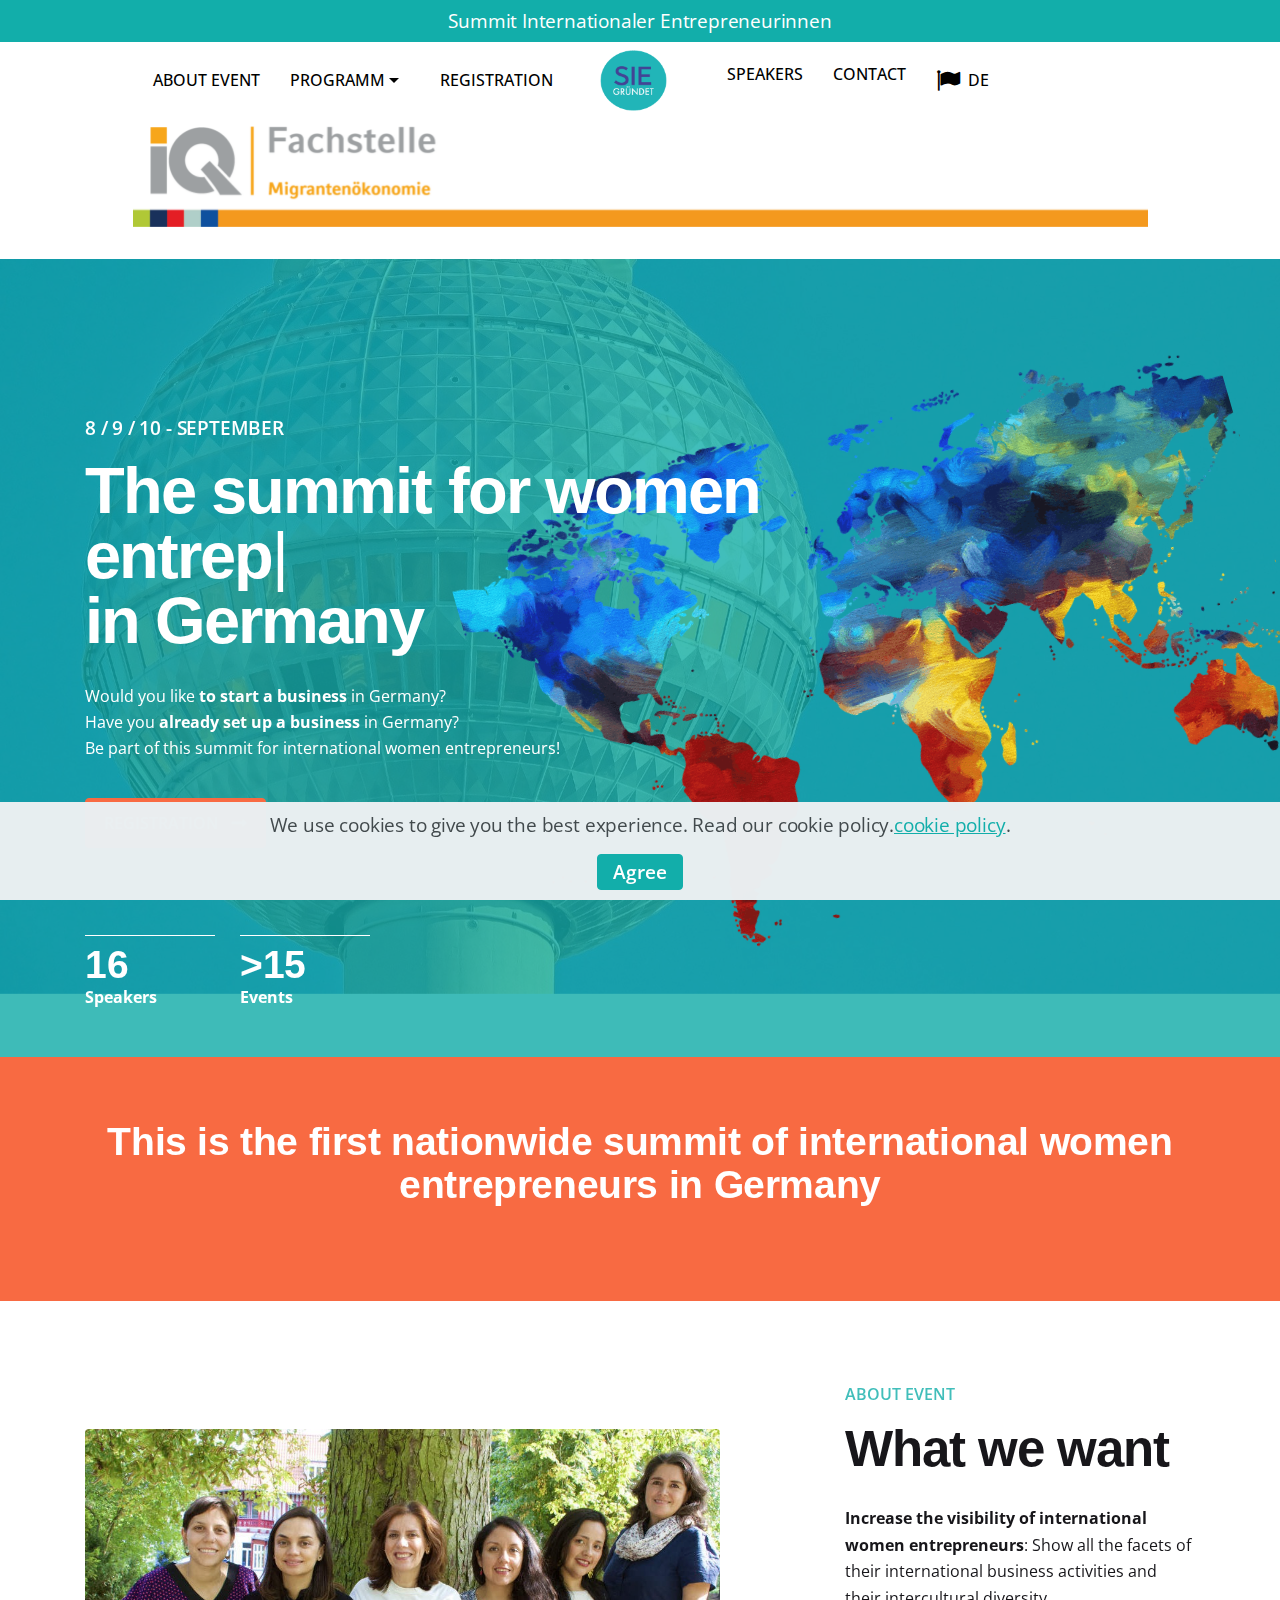
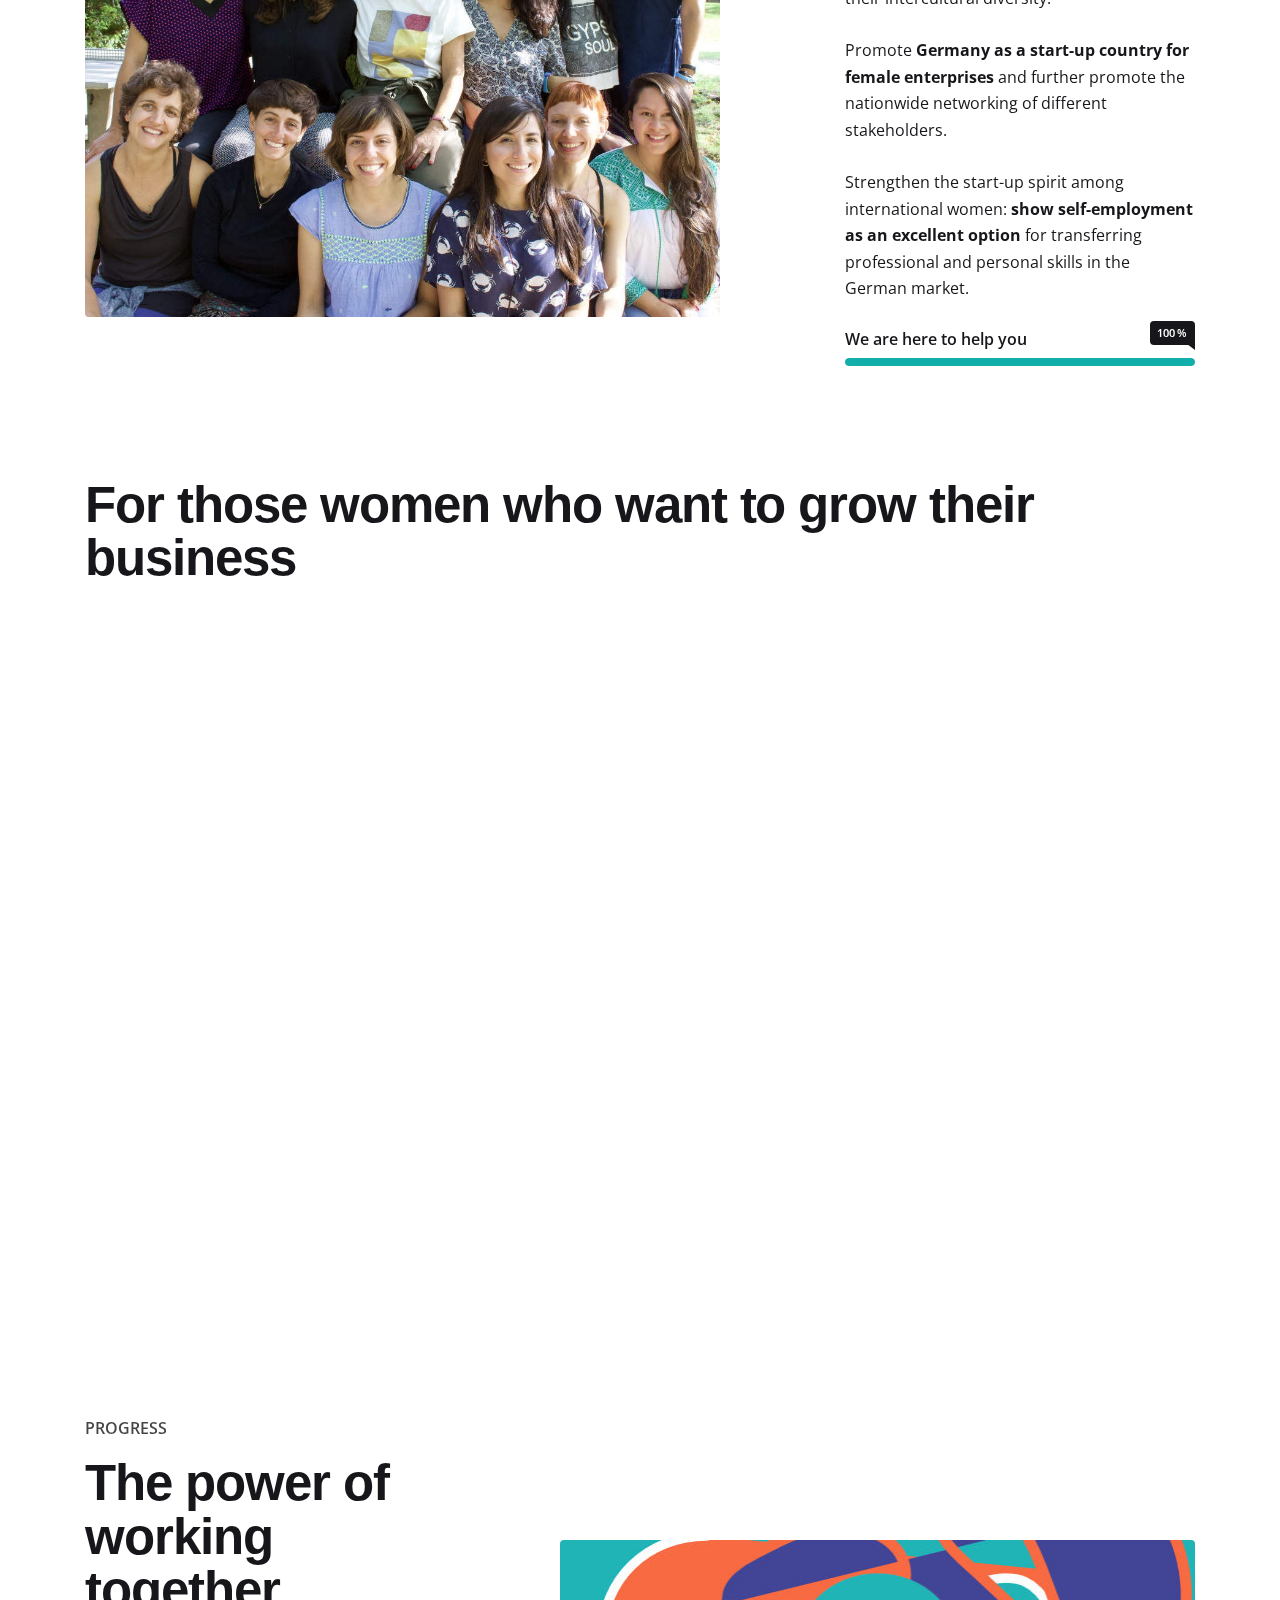
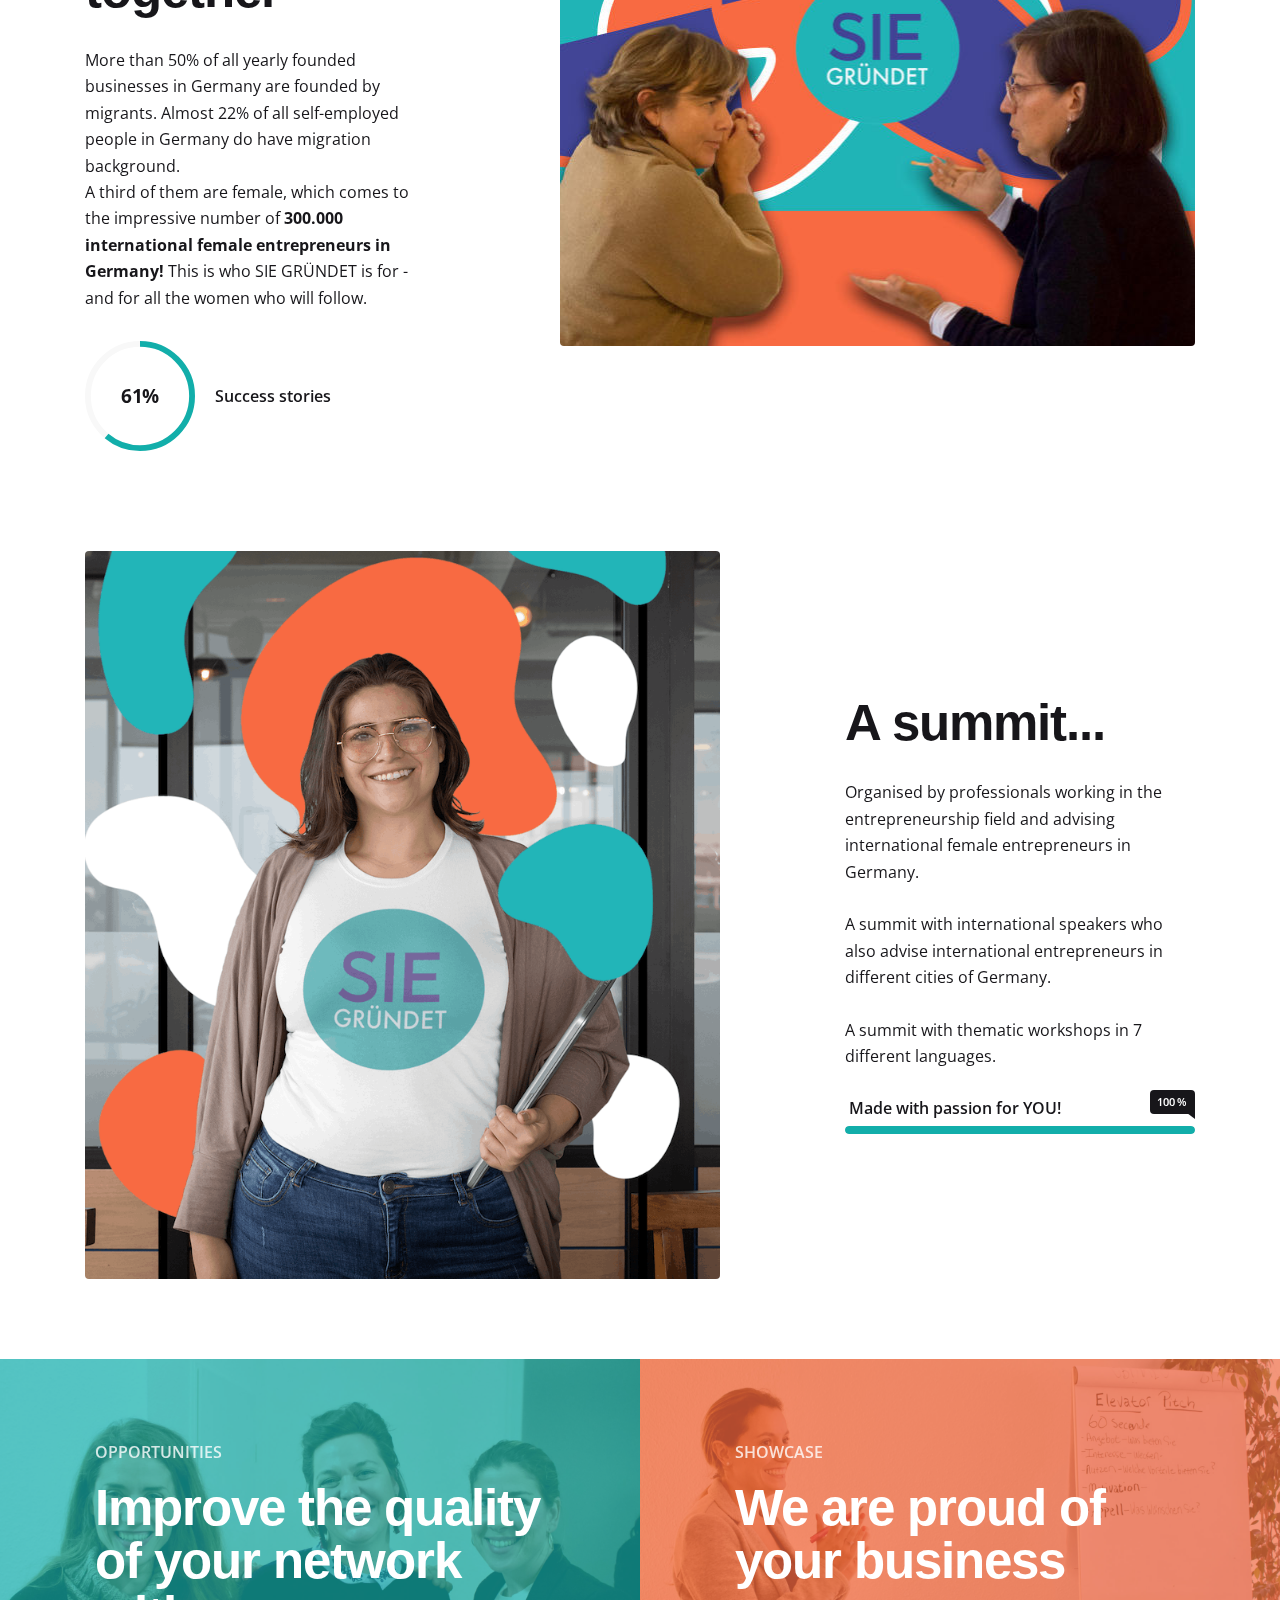
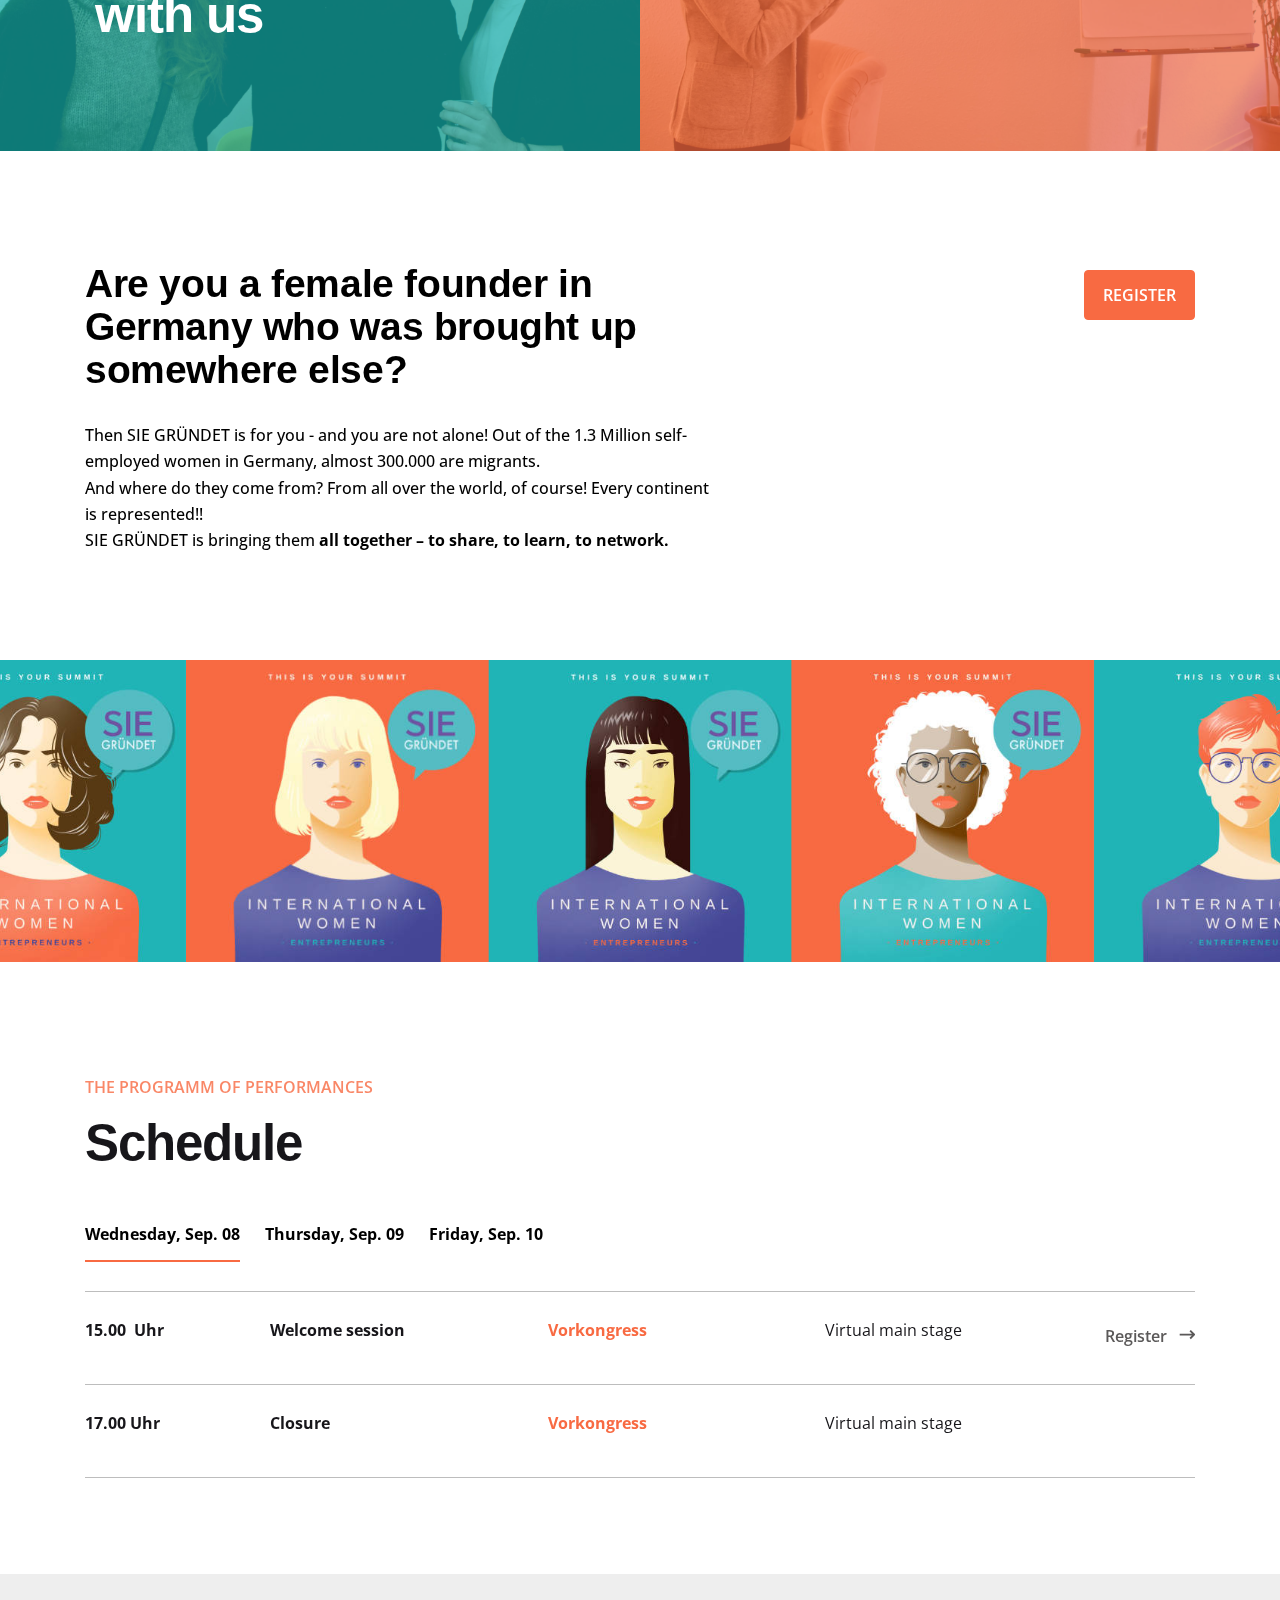
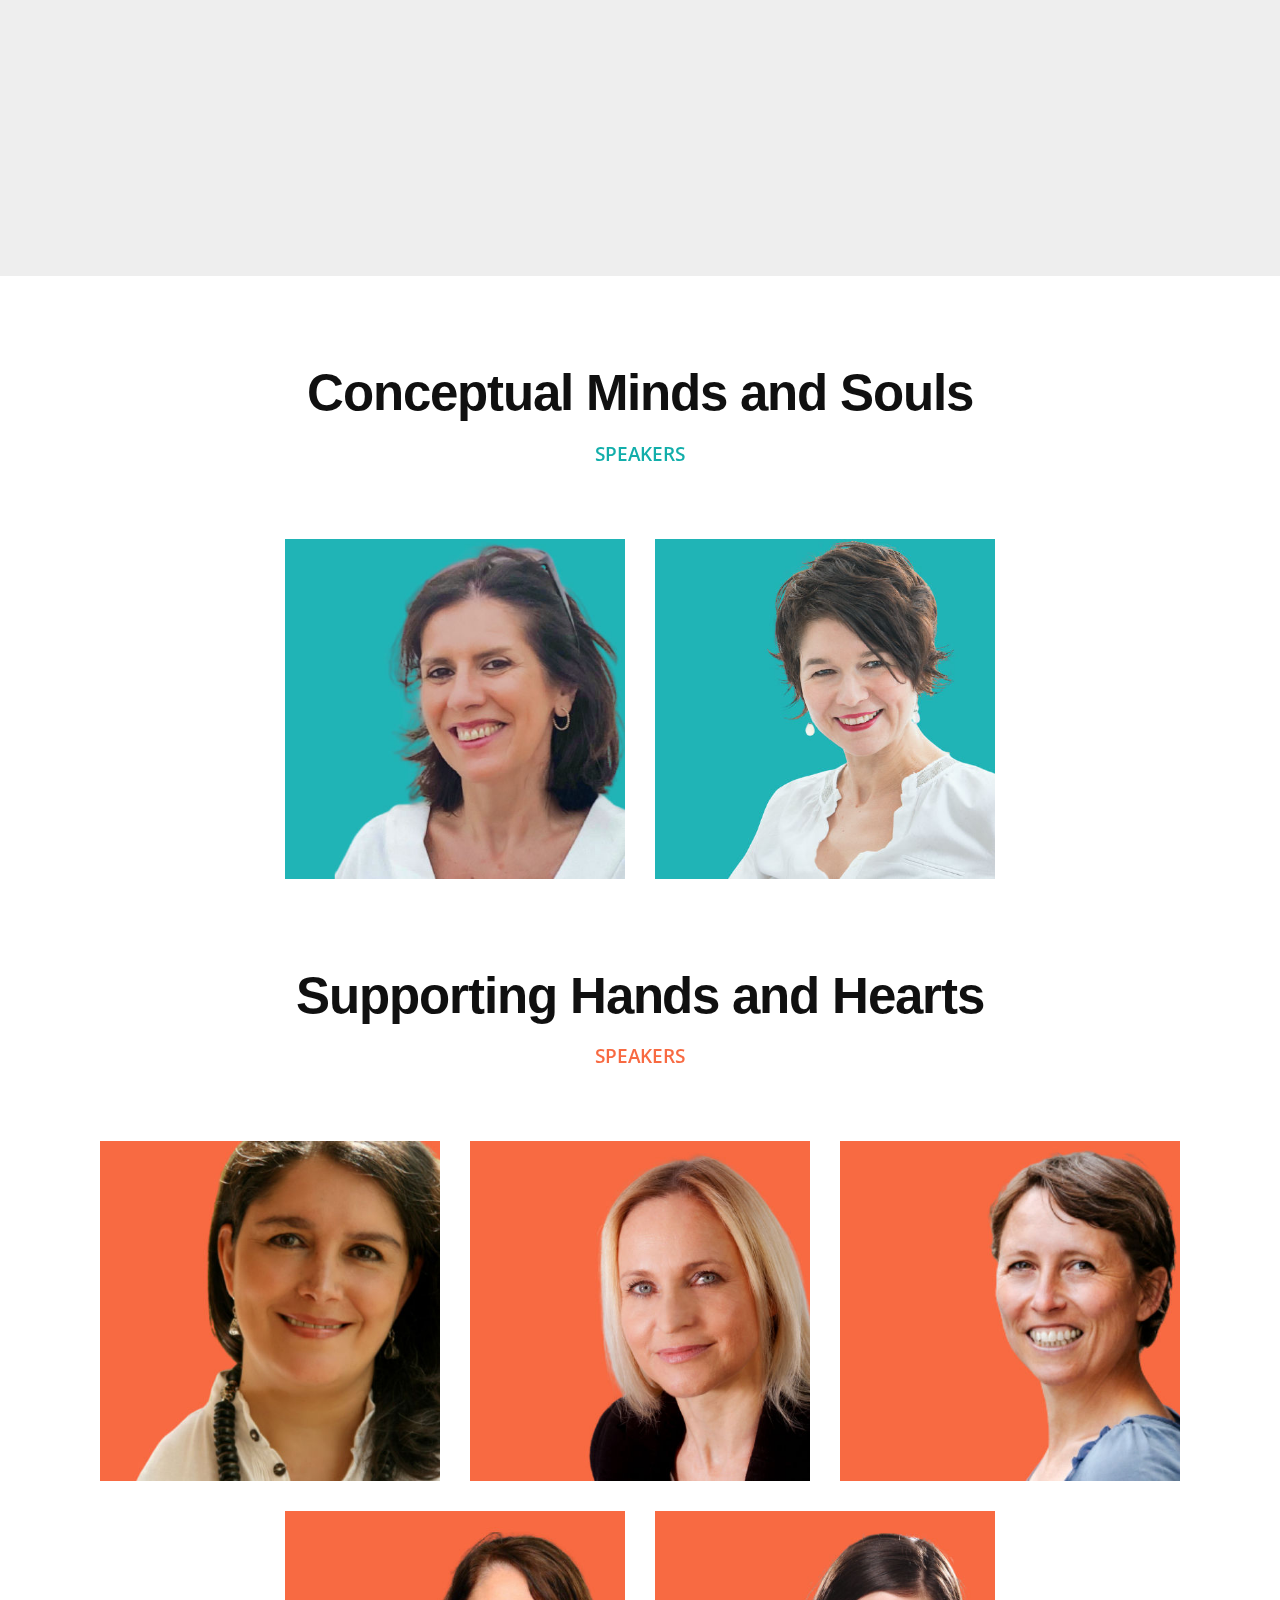
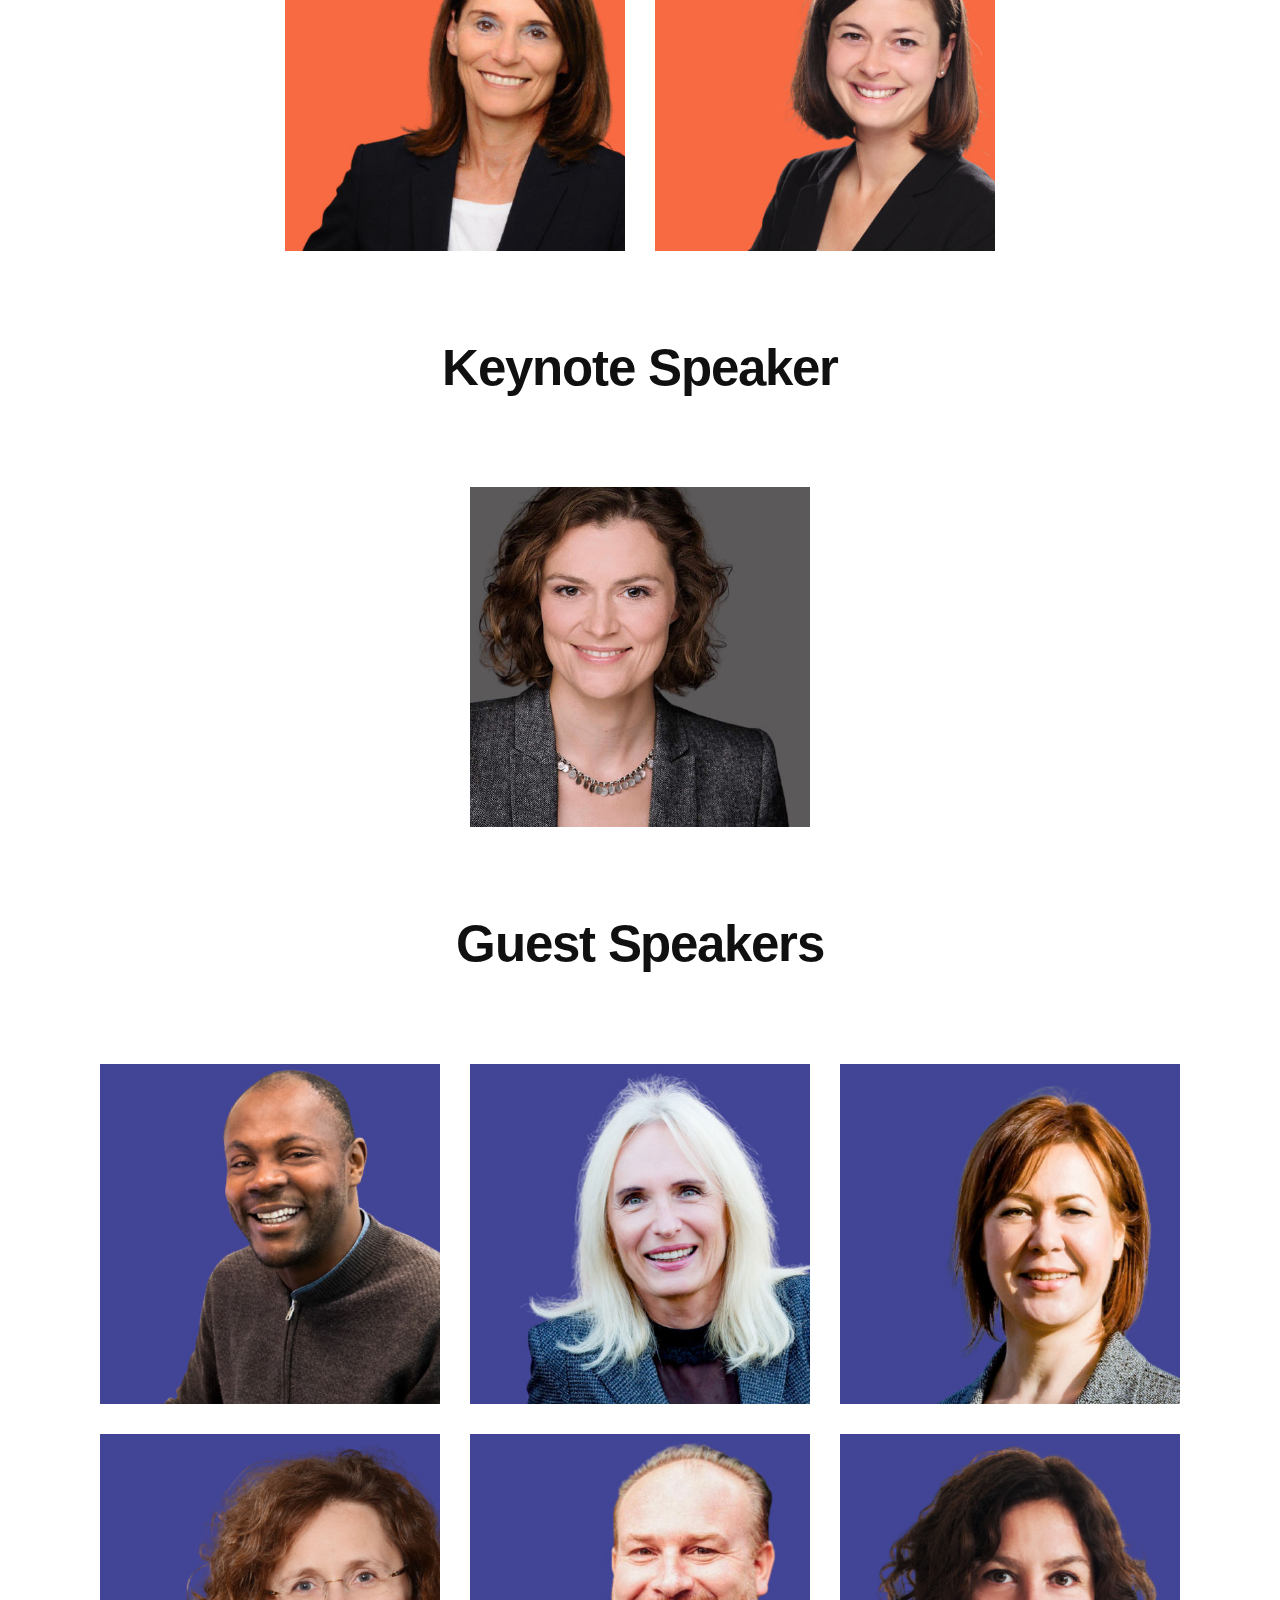
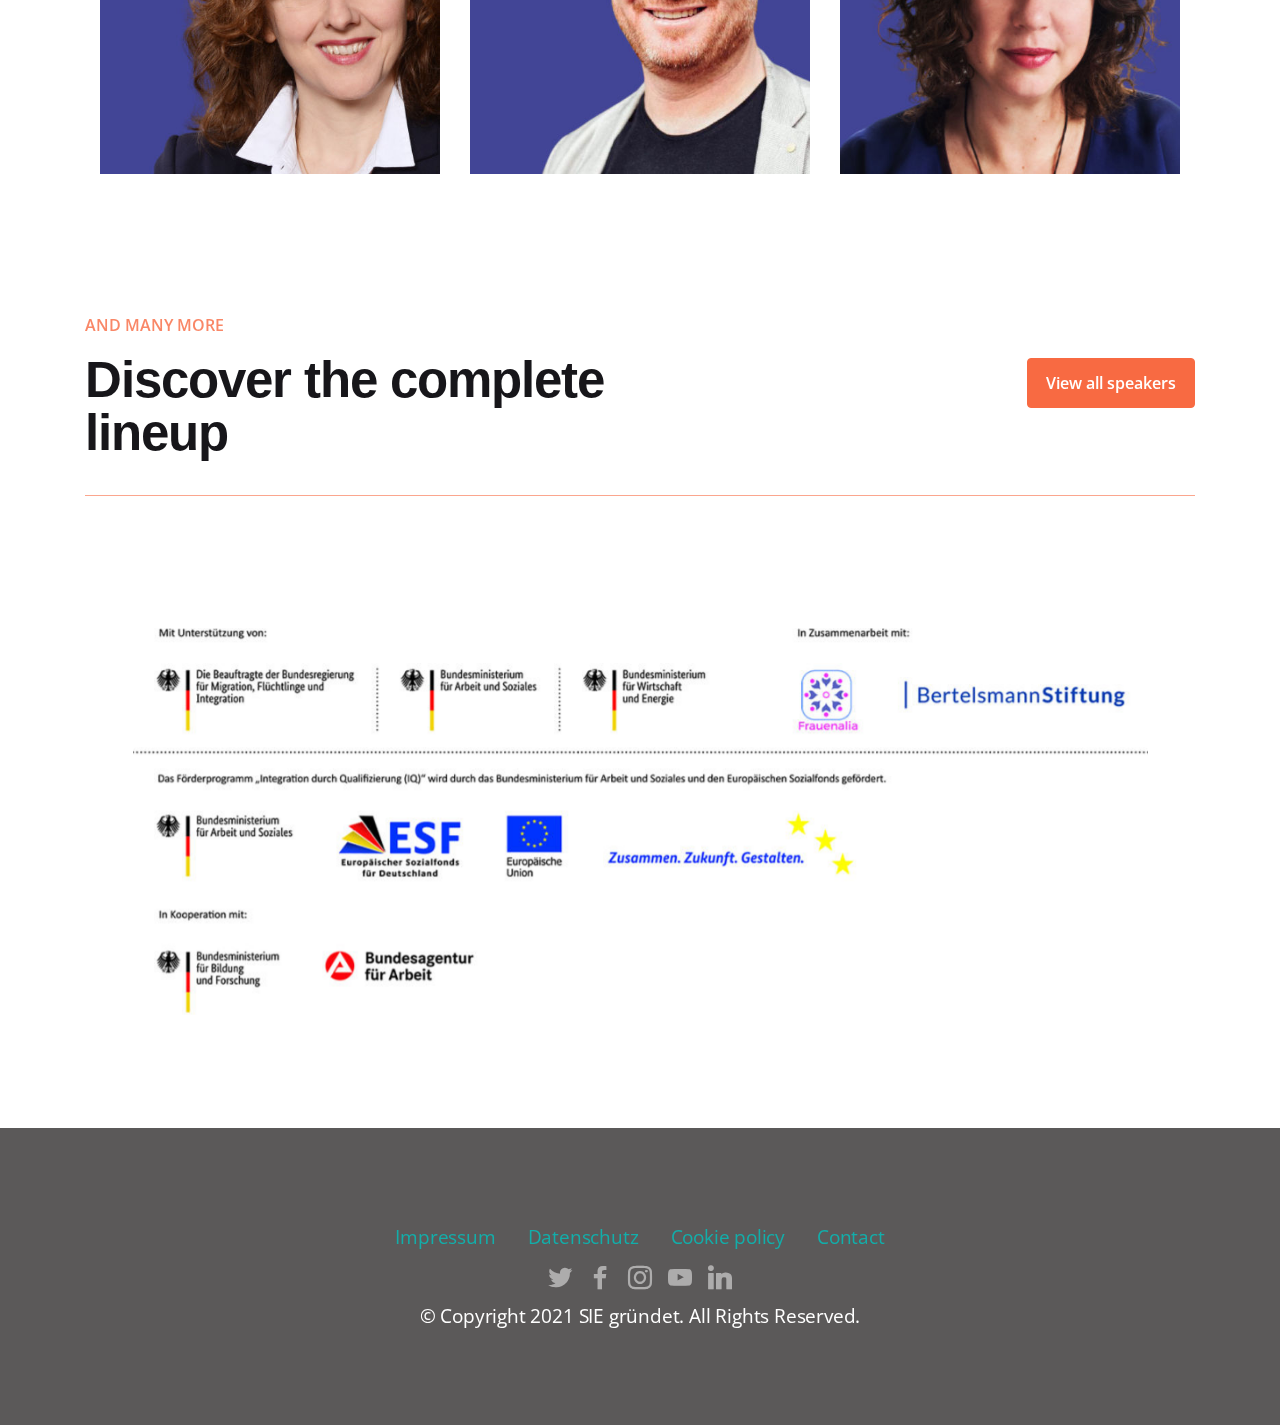
==== commit 649f65c5: "E530 3.9" ====
--- a/index.html
+++ b/index.html
@@ -115,7 +115,7 @@
         
         <div class="row justify-content-center">
             <div class="col-12 col-md-11">
-                <div class="carousel slide" id="sHWJ4bvMH4" data-interval="NaN">
+                <div class="carousel slide" id="sHYDyIepI2" data-interval="NaN">
                
                     <div class="carousel-inner">
                         <div class="carousel-item slider-image item active">
@@ -128,7 +128,7 @@
                         
                     </div>
                     
-                    <a class="carousel-control carousel-control-next" role="button" data-slide="next" href="#sHWJ4bvMH4">
+                    <a class="carousel-control carousel-control-next" role="button" data-slide="next" href="#sHYDyIepI2">
                        
                         <span class="sr-only">Next</span>
                     </a>
@@ -1328,6 +1328,29 @@
     </div>
 </section>
 
+<section class="callToAction2 conferencem4_callToAction2 cid-sHYDrDYAoN" id="callToAction2-3f">
+
+    
+
+    
+
+    <div class="container">
+        <div class="row">
+            <div class="content__block col-md-7">
+                <h3 class="mbr-section-subtitle mbr-semibold mbr-fonts-style display-4">AND MANY MORE</h3>
+                <h2 class="mbr-section-title mbr-bold mbr-fonts-style display-2">Discover the complete lineup</h2>
+            </div>
+            <div class="col-md-5">
+                <div class="mbr-section-btn align-right"><a class="btn btn-success display-4" href="https://live.sie-gruendet.de/en/speakers">View all speakers</a></div>
+            </div>
+            <div class="divider"></div>
+            <div class="col-md-7">
+                
+            </div>
+        </div>
+    </div>
+</section>
+
 <section class="slider3 cid-sBJzxjx7Ym" id="slider3-2b">
     
 
@@ -1336,7 +1359,7 @@
         
         <div class="row justify-content-center">
             <div class="col-12 col-md-11">
-                <div class="carousel slide" id="sHWJ4pMSX8" data-interval="NaN">
+                <div class="carousel slide" id="sHYDyYV9CK" data-interval="NaN">
                
                     <div class="carousel-inner">
                         <div class="carousel-item slider-image item active">
@@ -1349,7 +1372,7 @@
                         
                     </div>
                     
-                    <a class="carousel-control carousel-control-next" role="button" data-slide="next" href="#sHWJ4pMSX8">
+                    <a class="carousel-control carousel-control-next" role="button" data-slide="next" href="#sHYDyYV9CK">
                        
                         <span class="sr-only">Next</span>
                     </a>
--- a/assets/mobirise/css/mbr-additional.css
+++ b/assets/mobirise/css/mbr-additional.css
@@ -2454,8 +2454,69 @@
 .cid-sEz11iVqCn .mbr-section-subtitle {
   color: #f86a42;
 }
+.cid-sHYDrDYAoN {
+  padding-top: 3rem;
+  padding-bottom: 3rem;
+  background-color: #ffffff;
+}
+.cid-sHYDrDYAoN .mbr-section-title {
+  margin-bottom: 20px;
+}
+.cid-sHYDrDYAoN .mbr-section-subtitle {
+  opacity: 0.8;
+  margin-bottom: 15px;
+  color: #f86a42;
+}
+.cid-sHYDrDYAoN .mbr-text {
+  margin: 10px 0;
+}
+.cid-sHYDrDYAoN .divider {
+  background-color: #f86a42;
+  width: 100%;
+  height: 1px;
+  margin: 15px;
+  opacity: 0.6;
+}
+.cid-sHYDrDYAoN .btn-primary:hover {
+  background-color: #5b5959 !important;
+  border-color: #5b5959 !important;
+}
+.cid-sHYDrDYAoN .mbr-section-btn {
+  margin-top: 40px;
+}
+@media (max-width: 767px) {
+  .cid-sHYDrDYAoN .mbr-section-btn {
+    margin-top: 0;
+    text-align: left;
+  }
+}
+.cid-sHYDrDYAoN .btn:hover .mbr-iconfont {
+  animation: animBtn ease-out 0.3s;
+}
+@keyframes animBtn {
+  0% {
+    transform: translateX(0px);
+  }
+  51% {
+    transform: translateX(20px);
+    opacity: 1;
+  }
+  52% {
+    opacity: 0;
+    transform: translateX(-20px);
+  }
+  53% {
+    opacity: 0;
+  }
+  54% {
+    opacity: 1;
+  }
+  100% {
+    transform: translateX(0px);
+  }
+}
 .cid-sBJzxjx7Ym {
-  padding-top: 6rem;
+  padding-top: 3rem;
   padding-bottom: 6rem;
   background-color: #ffffff;
 }
--- a/assets/mobirise/css/mbr-additional.css
+++ b/assets/mobirise/css/mbr-additional.css
@@ -2454,8 +2454,69 @@
 .cid-sEz11iVqCn .mbr-section-subtitle {
   color: #f86a42;
 }
+.cid-sHYDrDYAoN {
+  padding-top: 3rem;
+  padding-bottom: 3rem;
+  background-color: #ffffff;
+}
+.cid-sHYDrDYAoN .mbr-section-title {
+  margin-bottom: 20px;
+}
+.cid-sHYDrDYAoN .mbr-section-subtitle {
+  opacity: 0.8;
+  margin-bottom: 15px;
+  color: #f86a42;
+}
+.cid-sHYDrDYAoN .mbr-text {
+  margin: 10px 0;
+}
+.cid-sHYDrDYAoN .divider {
+  background-color: #f86a42;
+  width: 100%;
+  height: 1px;
+  margin: 15px;
+  opacity: 0.6;
+}
+.cid-sHYDrDYAoN .btn-primary:hover {
+  background-color: #5b5959 !important;
+  border-color: #5b5959 !important;
+}
+.cid-sHYDrDYAoN .mbr-section-btn {
+  margin-top: 40px;
+}
+@media (max-width: 767px) {
+  .cid-sHYDrDYAoN .mbr-section-btn {
+    margin-top: 0;
+    text-align: left;
+  }
+}
+.cid-sHYDrDYAoN .btn:hover .mbr-iconfont {
+  animation: animBtn ease-out 0.3s;
+}
+@keyframes animBtn {
+  0% {
+    transform: translateX(0px);
+  }
+  51% {
+    transform: translateX(20px);
+    opacity: 1;
+  }
+  52% {
+    opacity: 0;
+    transform: translateX(-20px);
+  }
+  53% {
+    opacity: 0;
+  }
+  54% {
+    opacity: 1;
+  }
+  100% {
+    transform: translateX(0px);
+  }
+}
 .cid-sBJzxjx7Ym {
-  padding-top: 6rem;
+  padding-top: 3rem;
   padding-bottom: 6rem;
   background-color: #ffffff;
 }
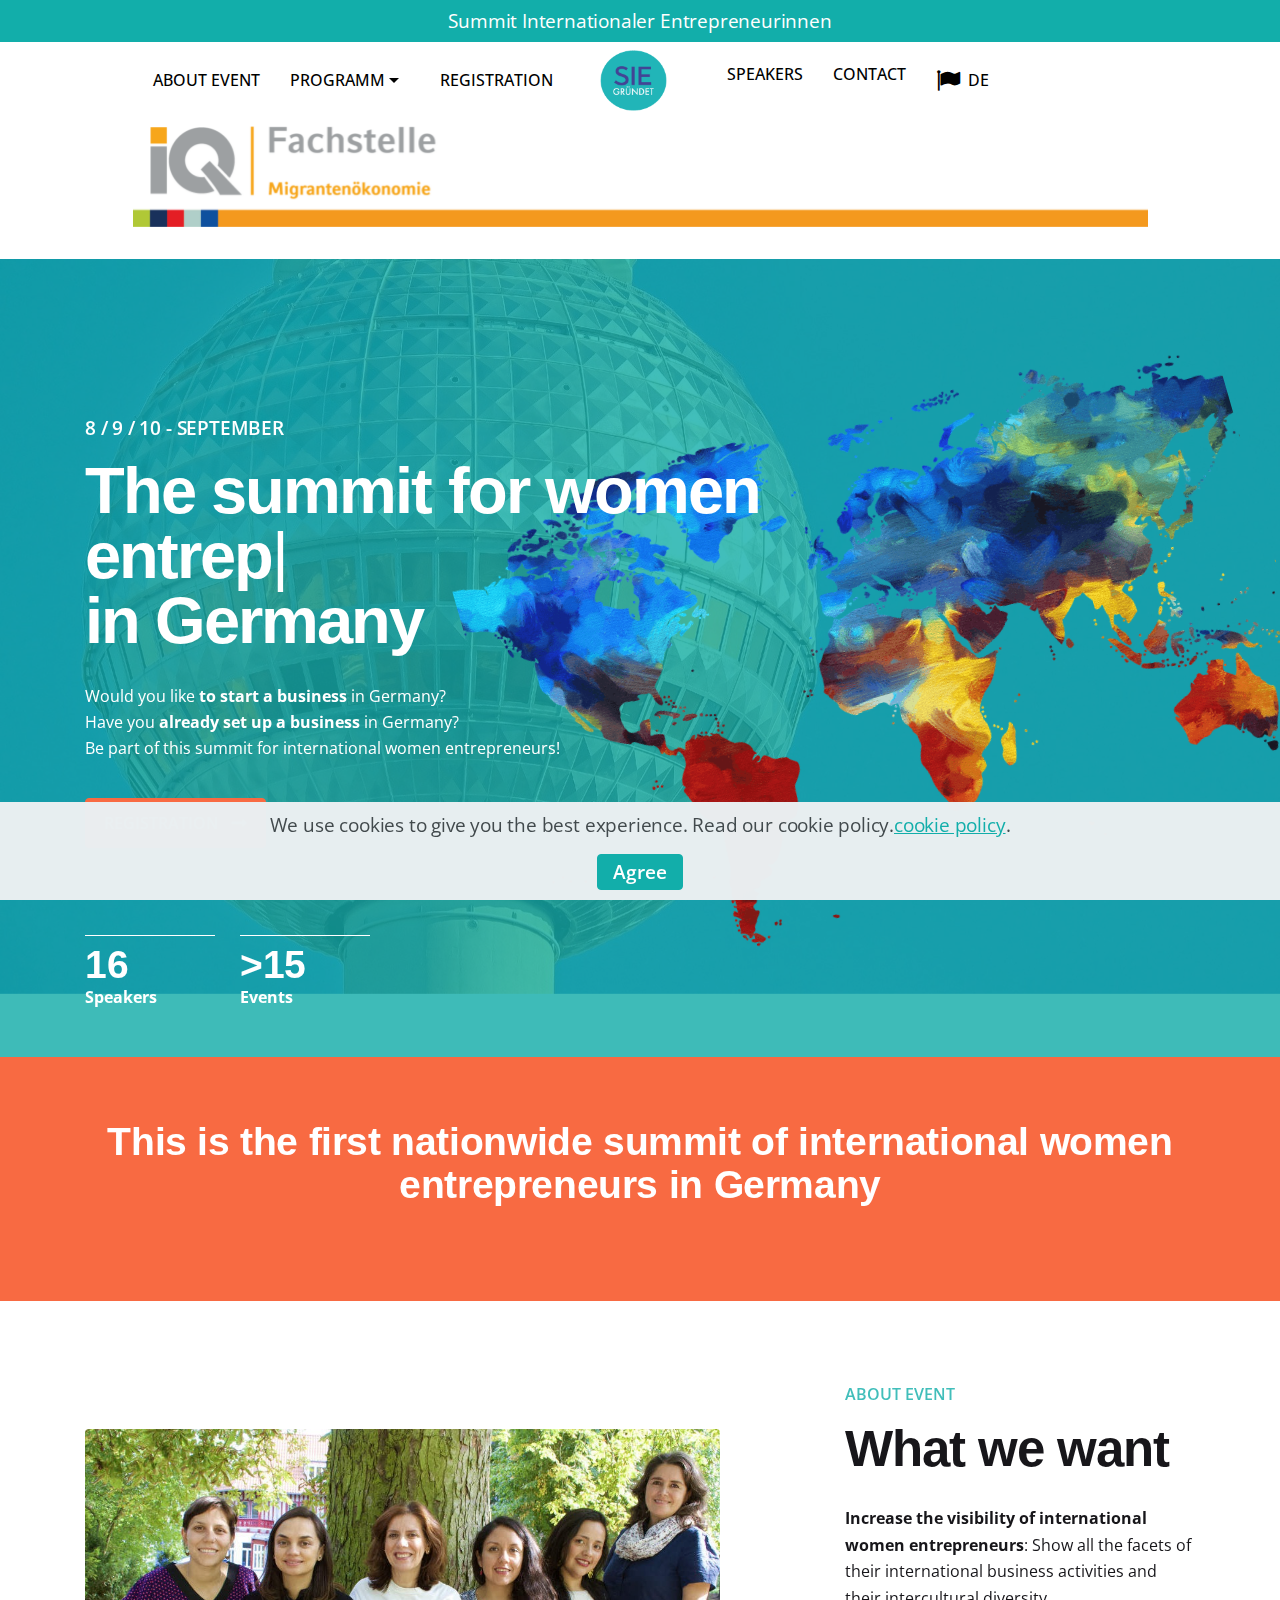
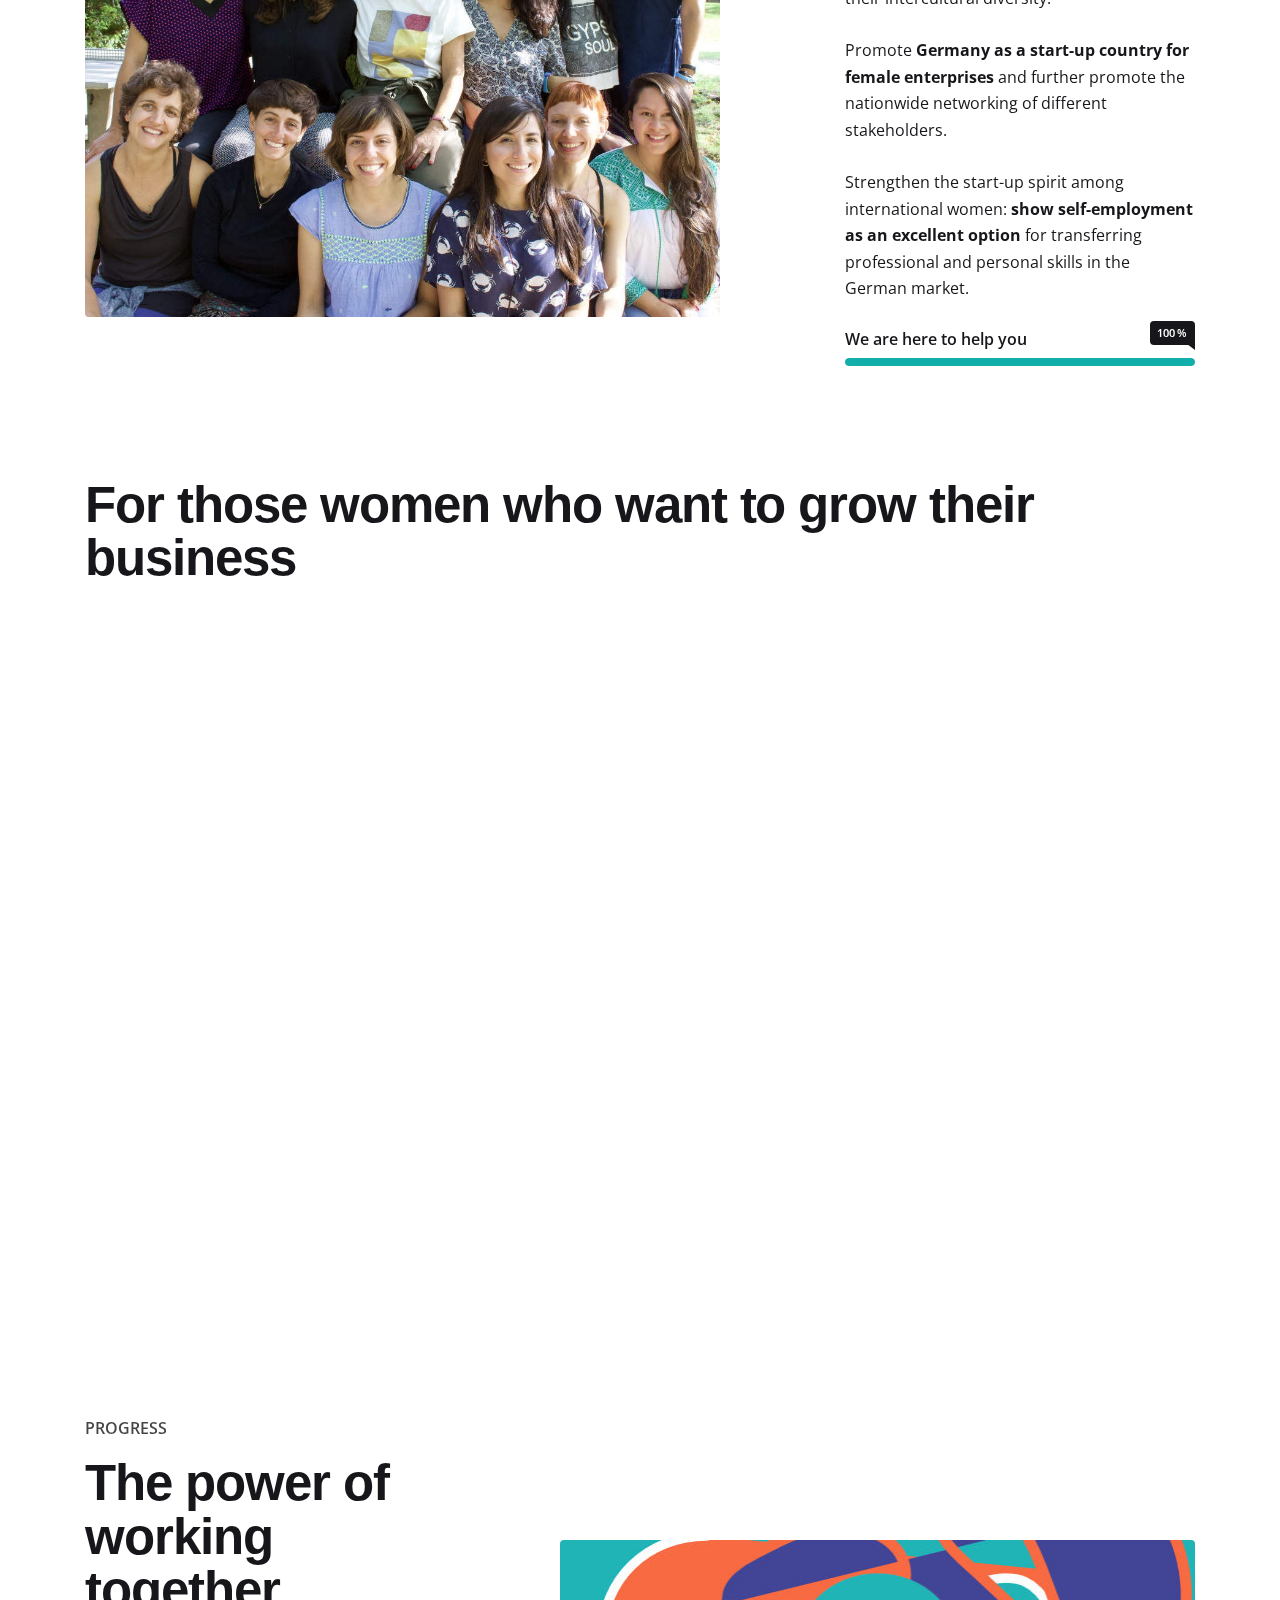
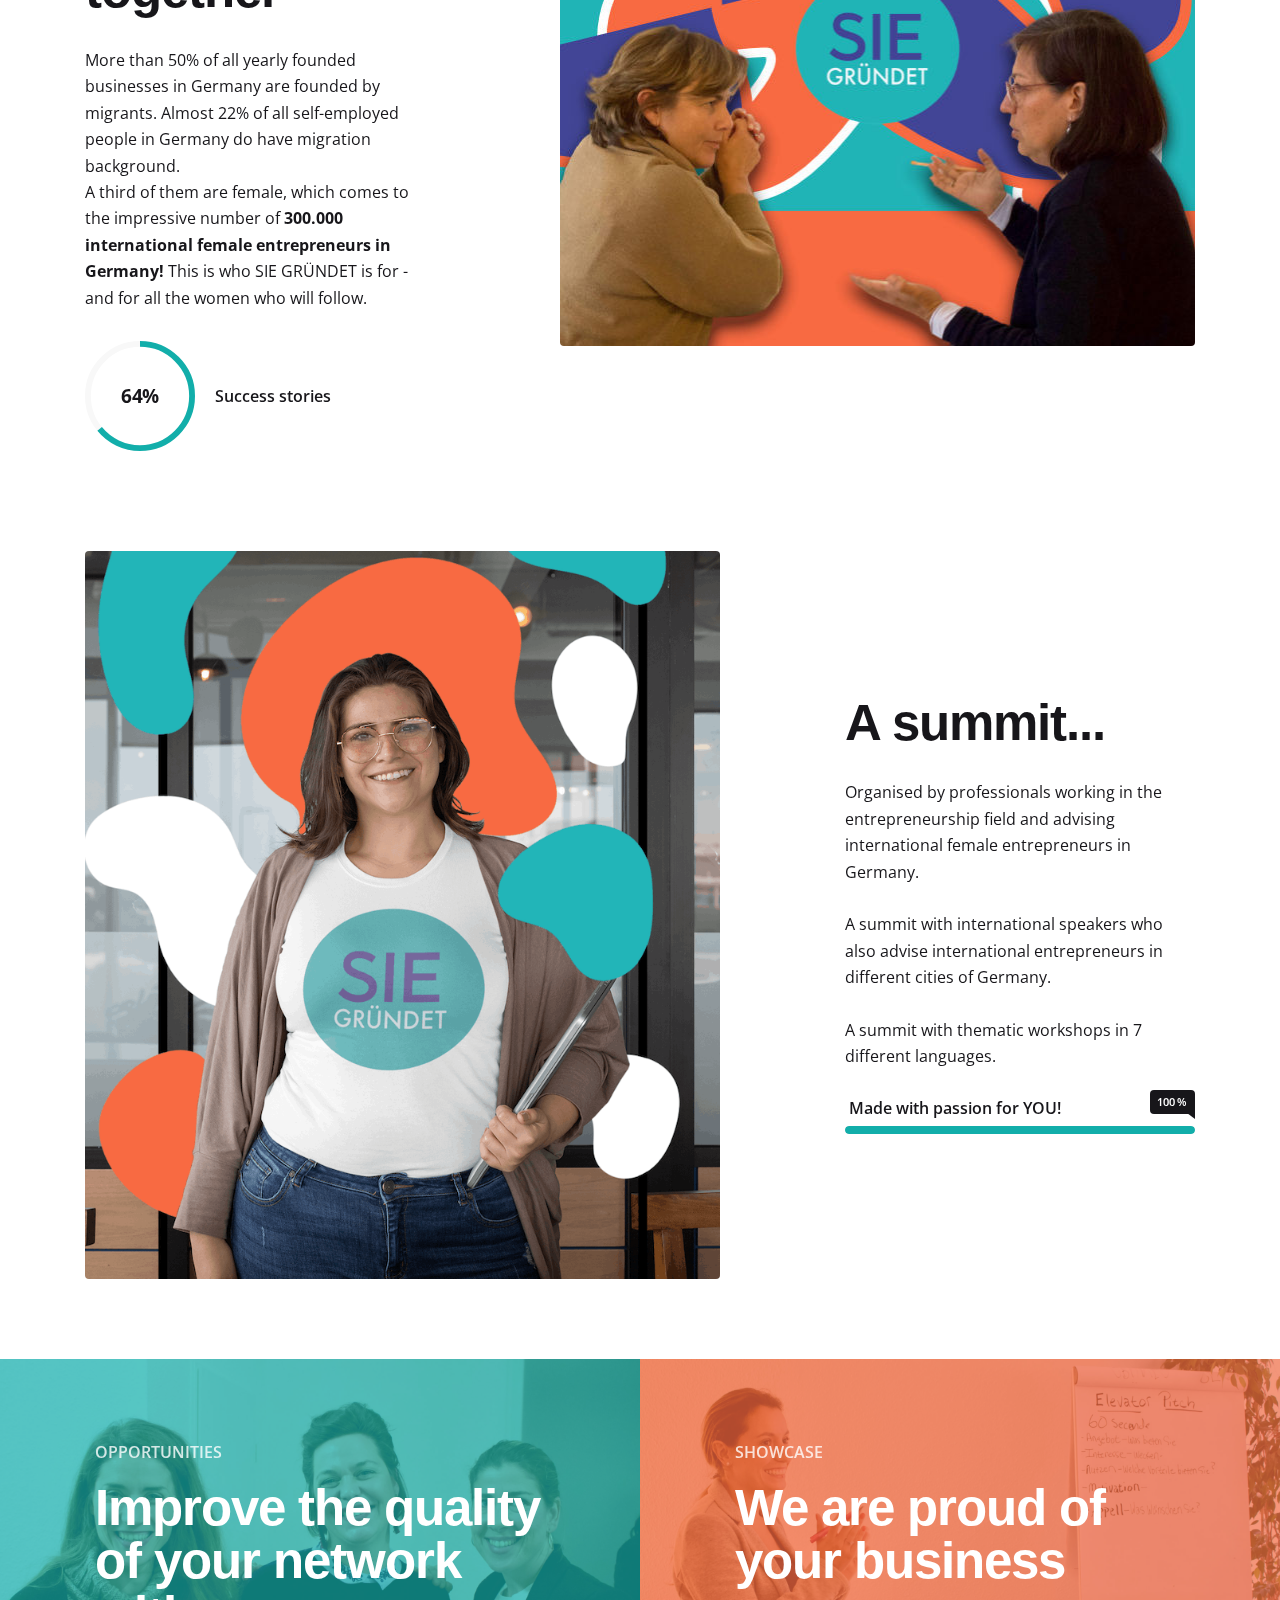
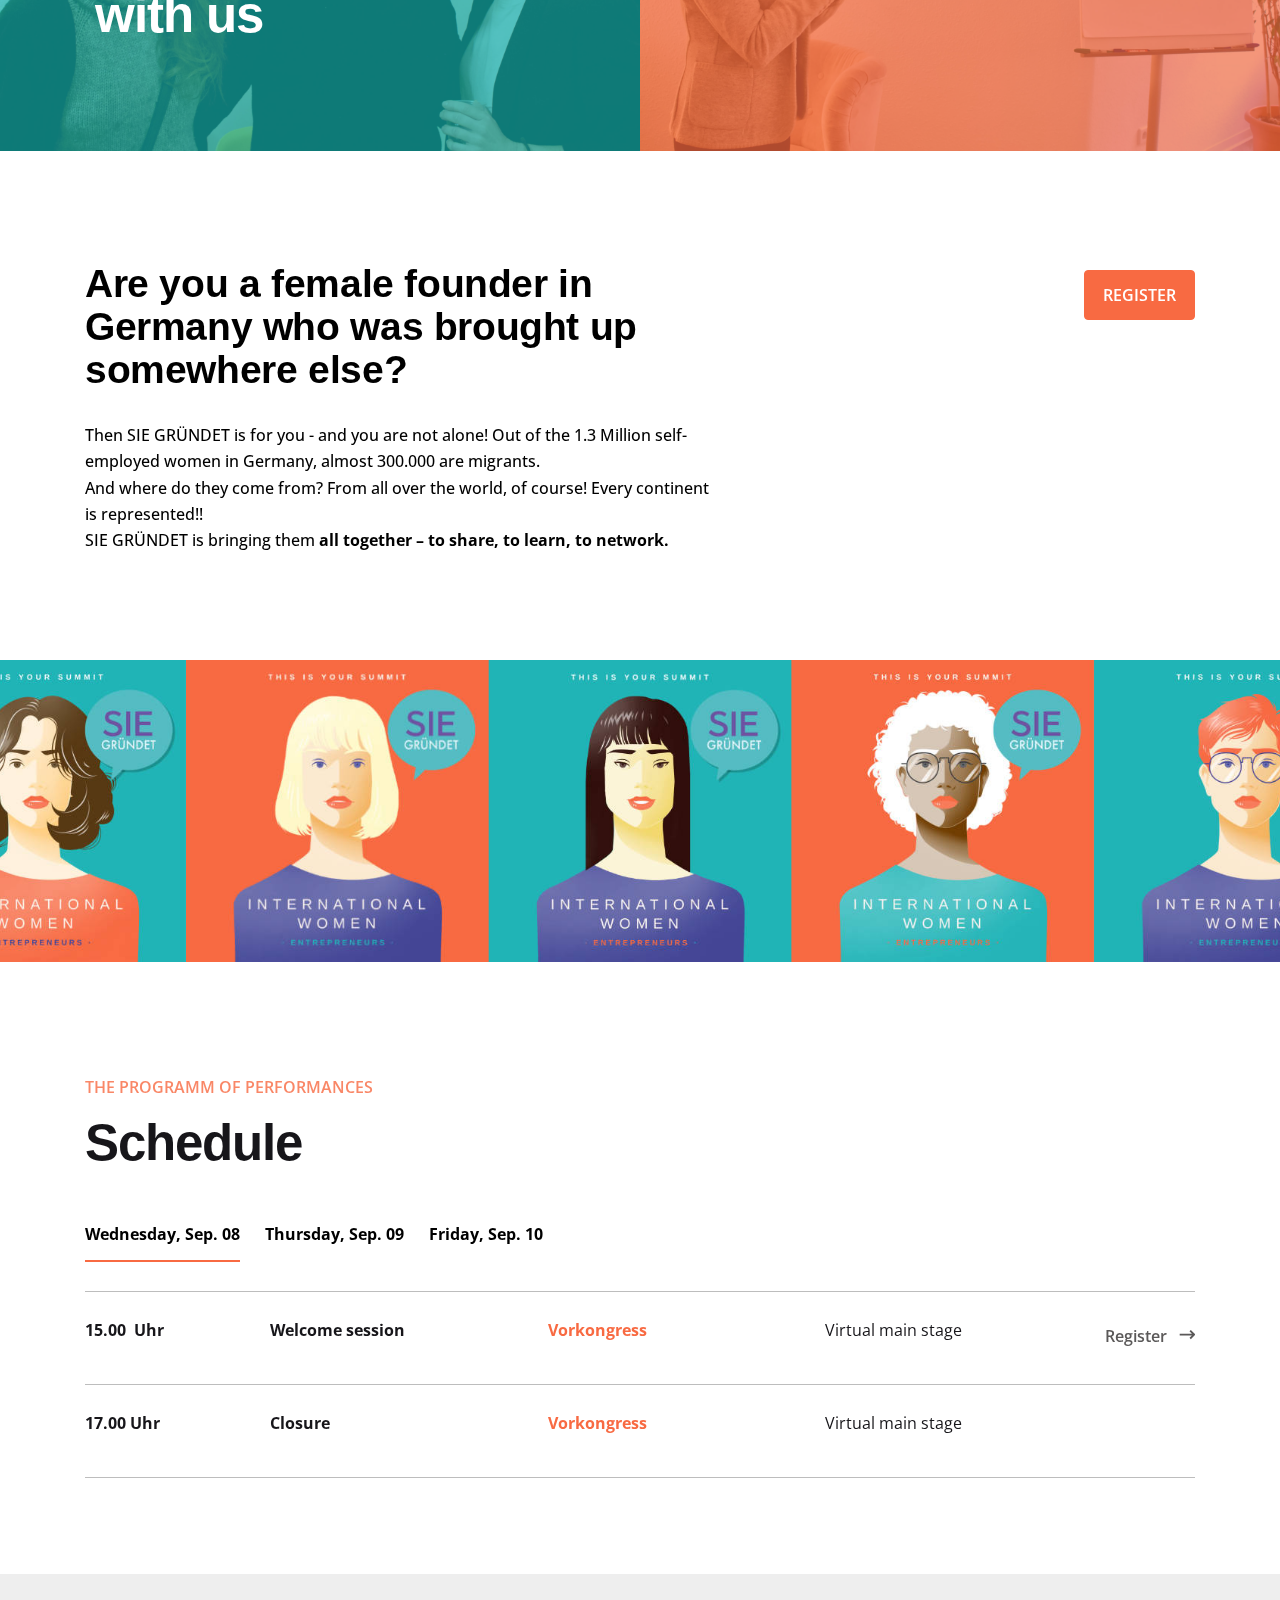
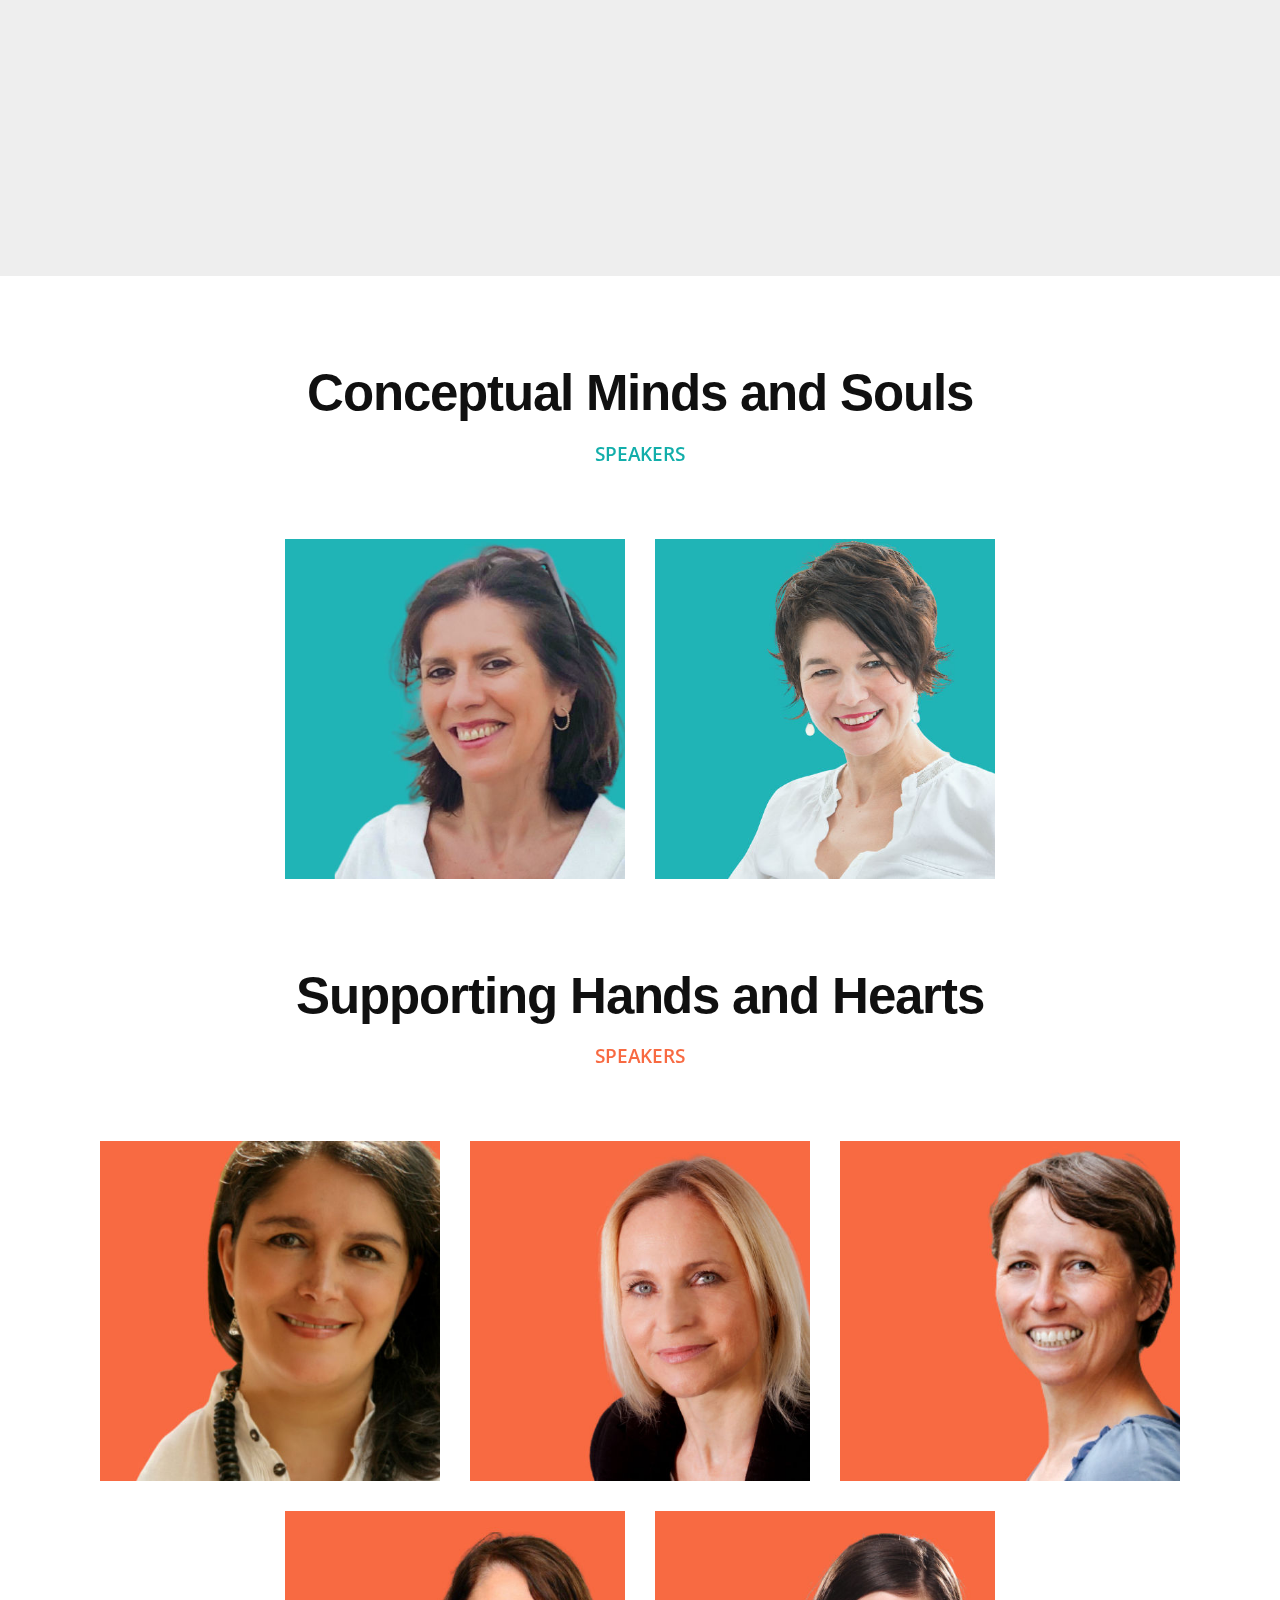
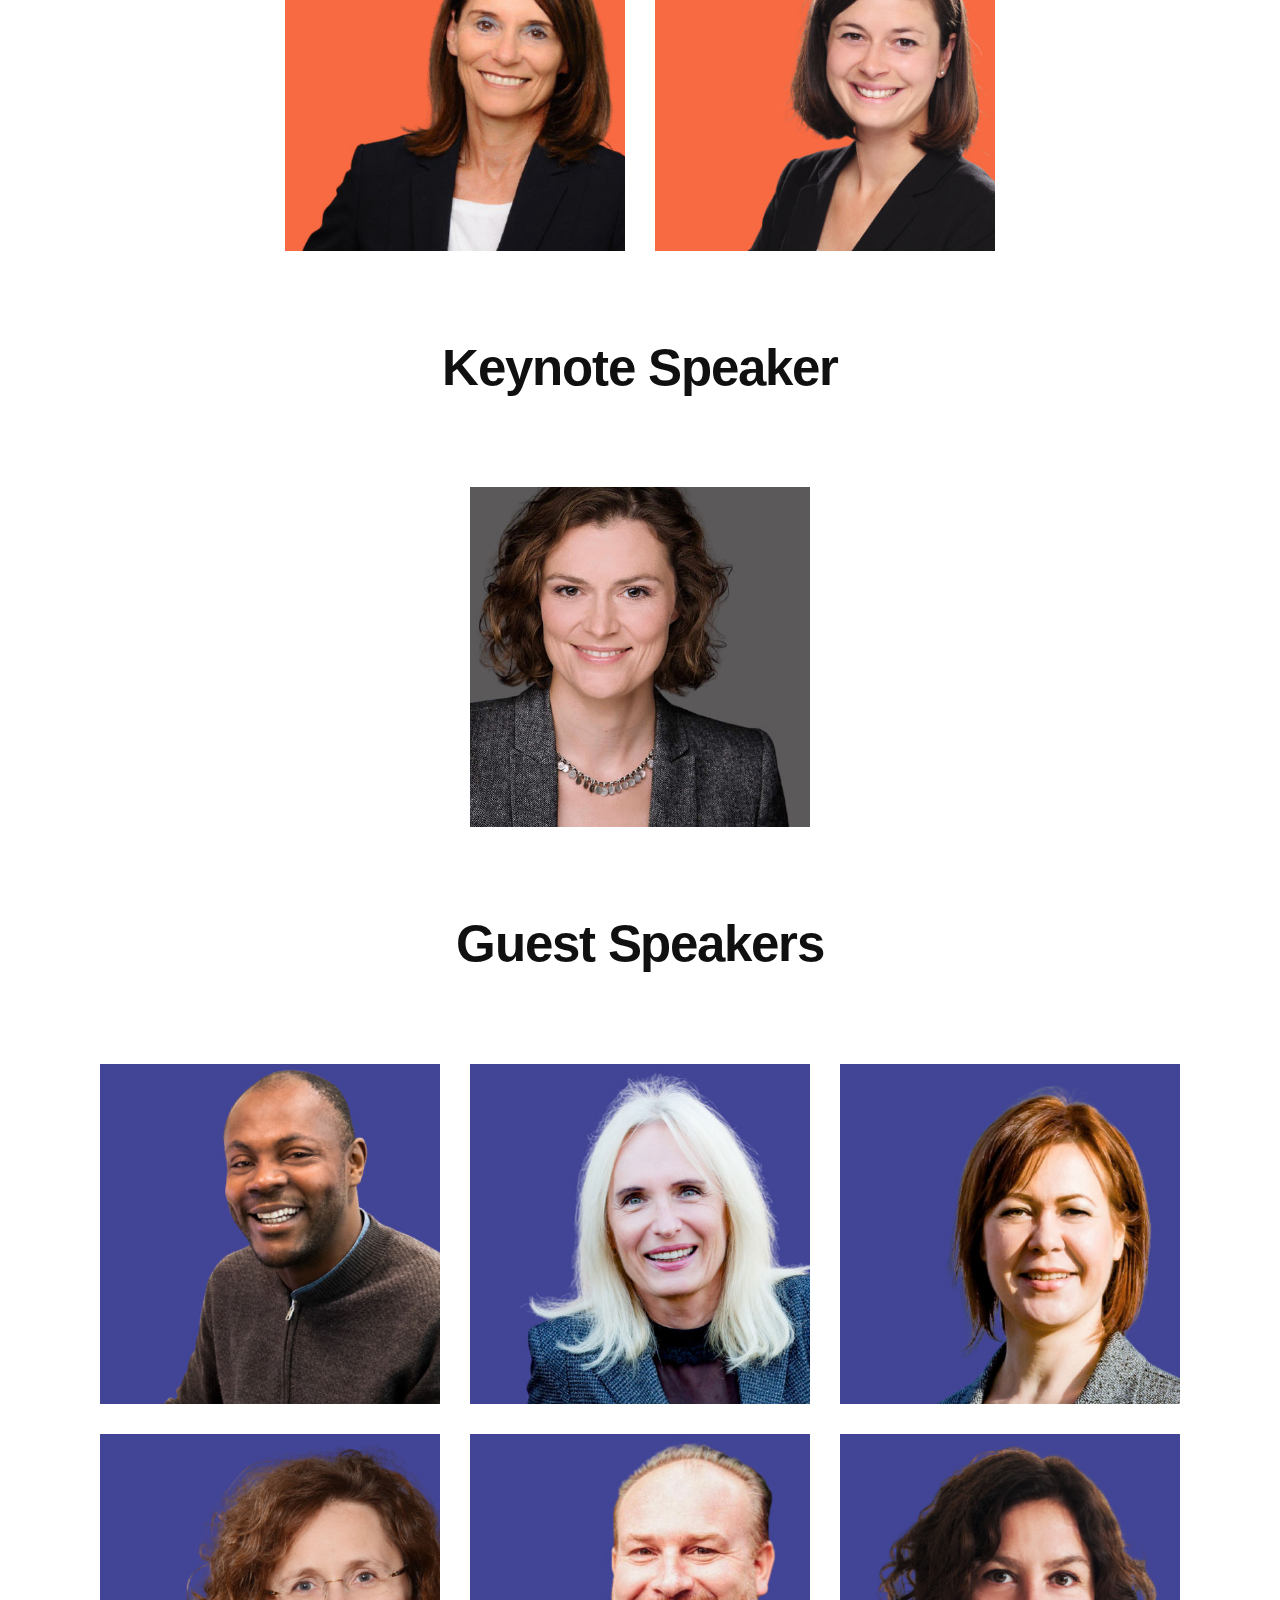
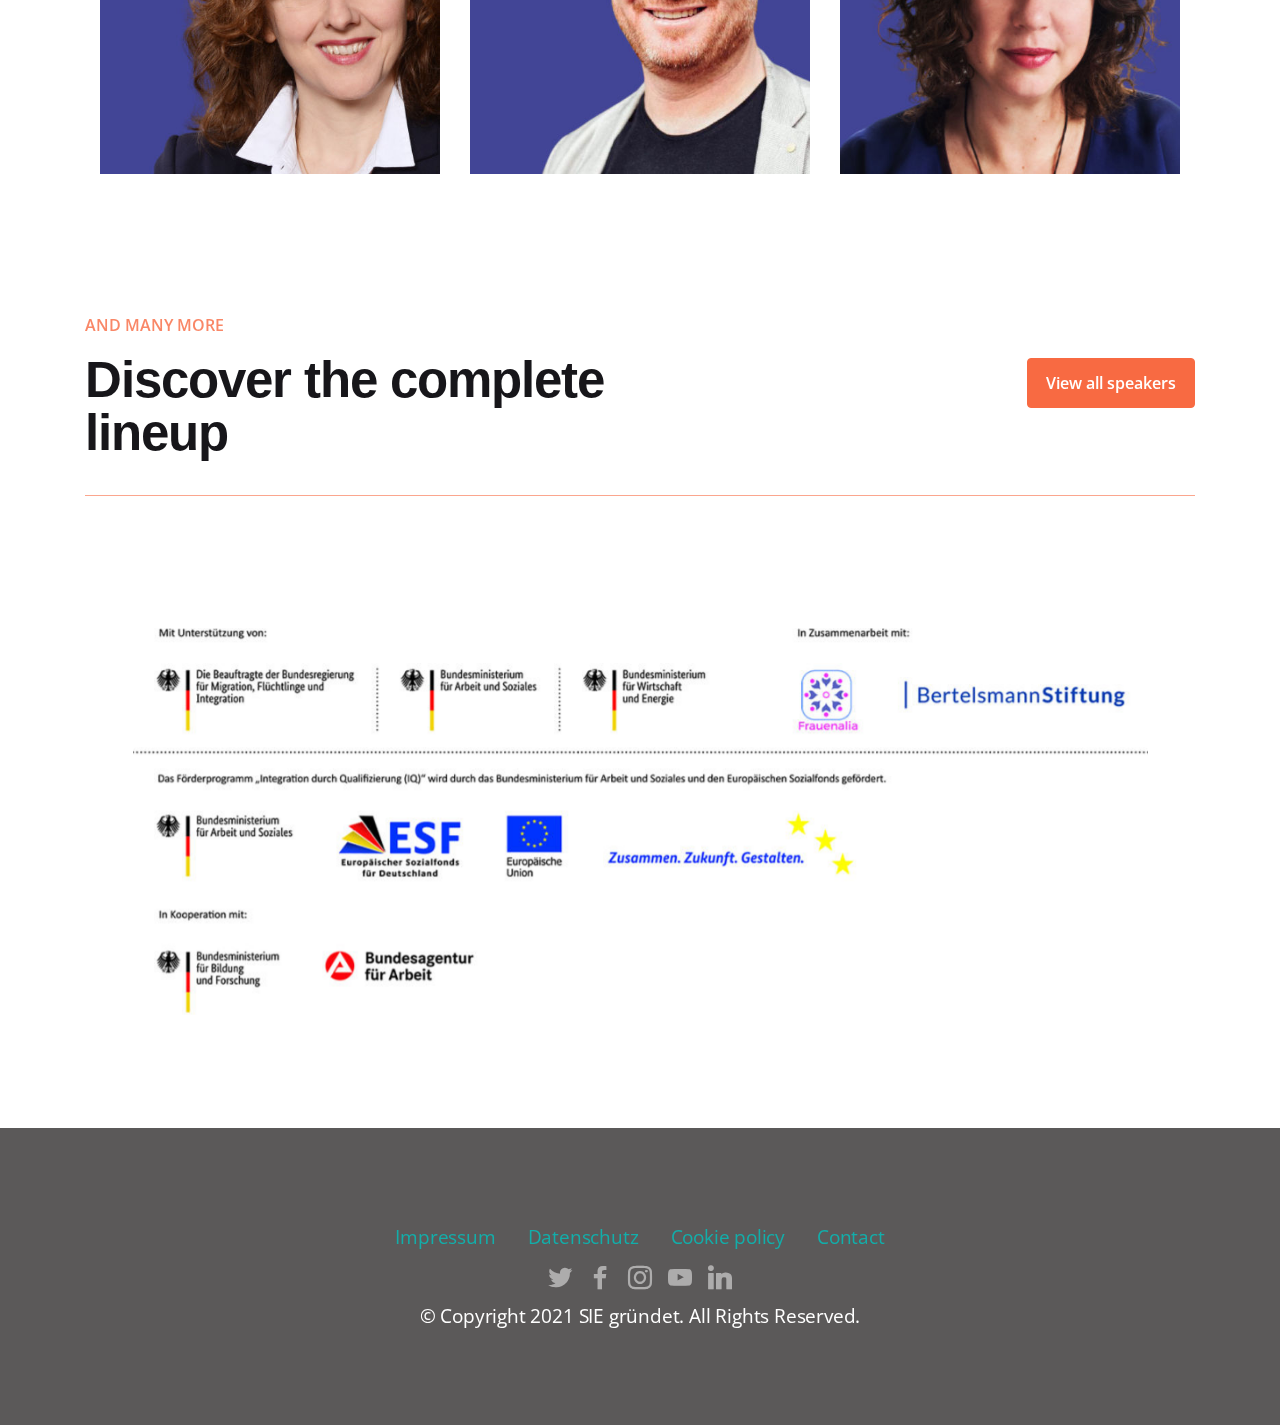
==== commit 02572978: "E530 8.9" ====
--- a/index.html
+++ b/index.html
@@ -115,7 +115,7 @@
         
         <div class="row justify-content-center">
             <div class="col-12 col-md-11">
-                <div class="carousel slide" id="sHYDyIepI2" data-interval="NaN">
+                <div class="carousel slide" id="sIp6ebz6SZ" data-interval="NaN">
                
                     <div class="carousel-inner">
                         <div class="carousel-item slider-image item active">
@@ -128,7 +128,7 @@
                         
                     </div>
                     
-                    <a class="carousel-control carousel-control-next" role="button" data-slide="next" href="#sHYDyIepI2">
+                    <a class="carousel-control carousel-control-next" role="button" data-slide="next" href="#sIp6ebz6SZ">
                        
                         <span class="sr-only">Next</span>
                     </a>
@@ -1359,7 +1359,7 @@
         
         <div class="row justify-content-center">
             <div class="col-12 col-md-11">
-                <div class="carousel slide" id="sHYDyYV9CK" data-interval="NaN">
+                <div class="carousel slide" id="sIp6eoCMej" data-interval="NaN">
                
                     <div class="carousel-inner">
                         <div class="carousel-item slider-image item active">
@@ -1372,7 +1372,7 @@
                         
                     </div>
                     
-                    <a class="carousel-control carousel-control-next" role="button" data-slide="next" href="#sHYDyYV9CK">
+                    <a class="carousel-control carousel-control-next" role="button" data-slide="next" href="#sIp6eoCMej">
                        
                         <span class="sr-only">Next</span>
                     </a>
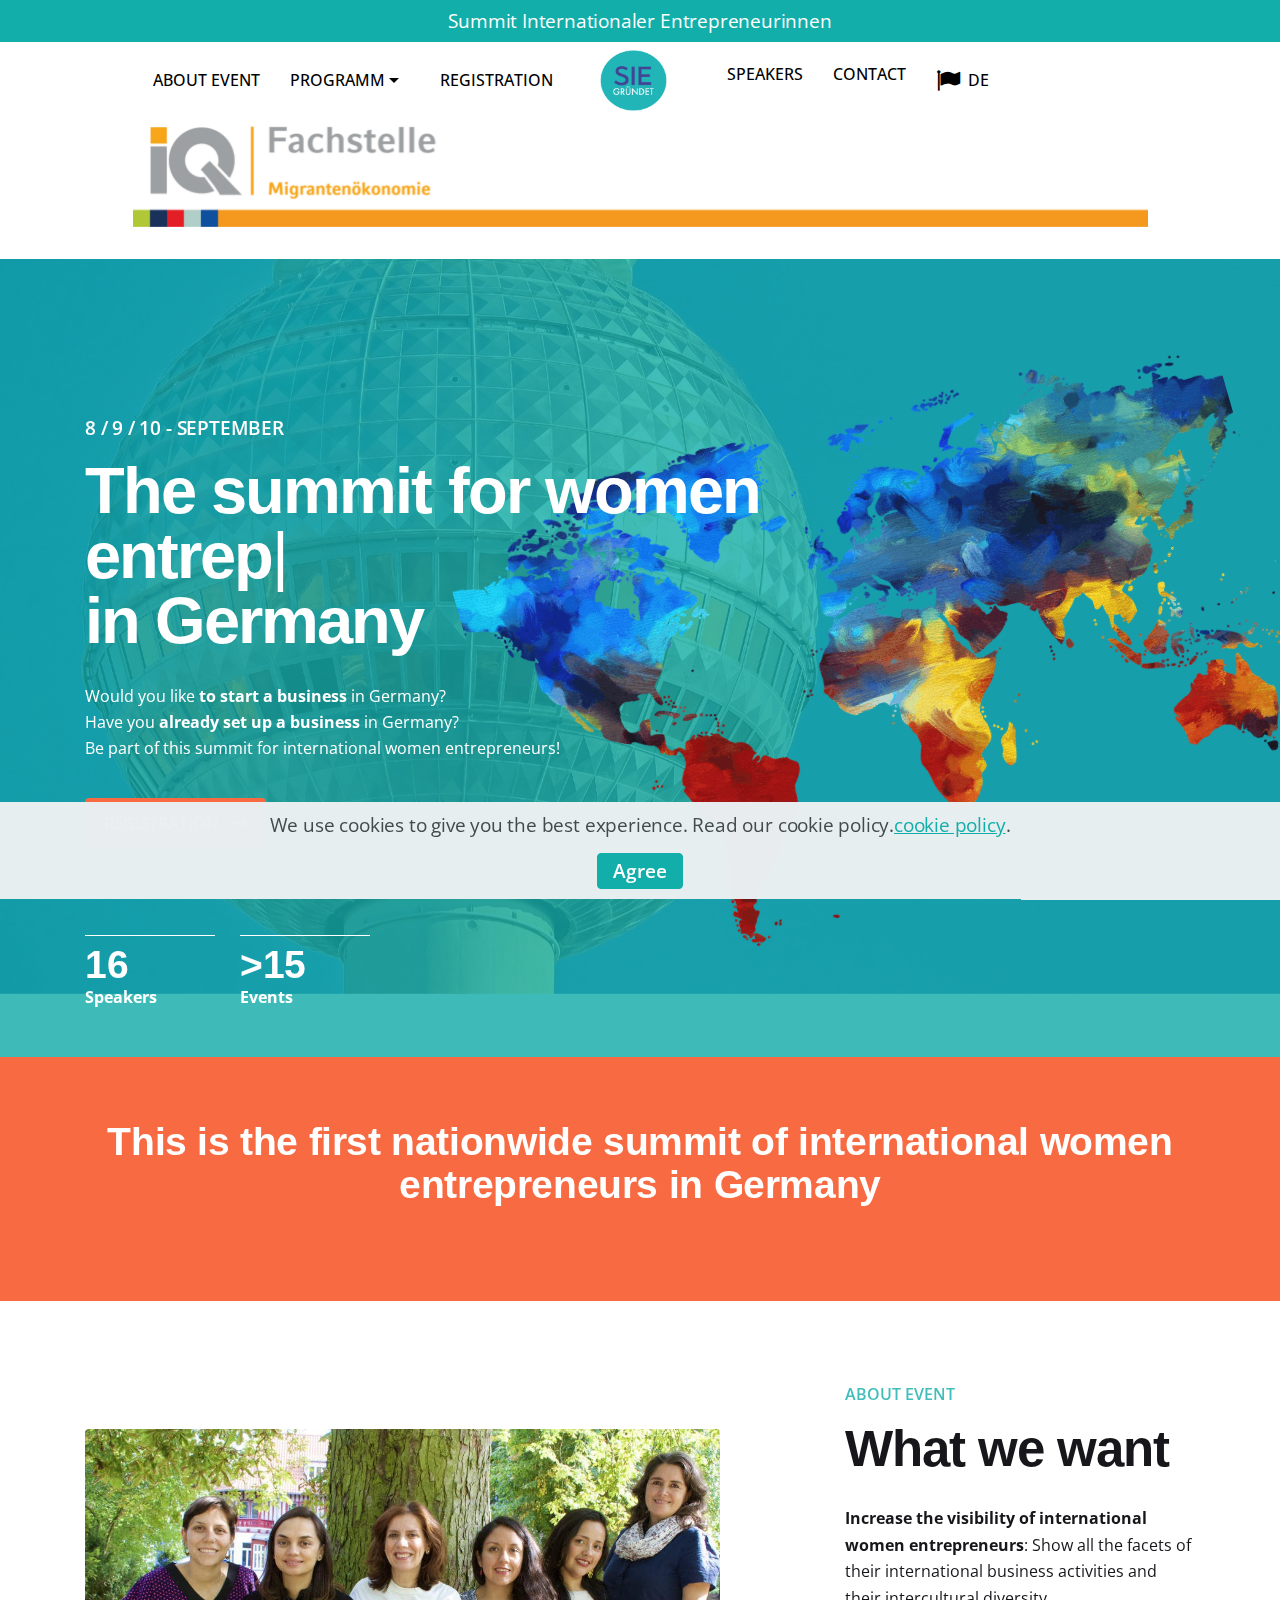
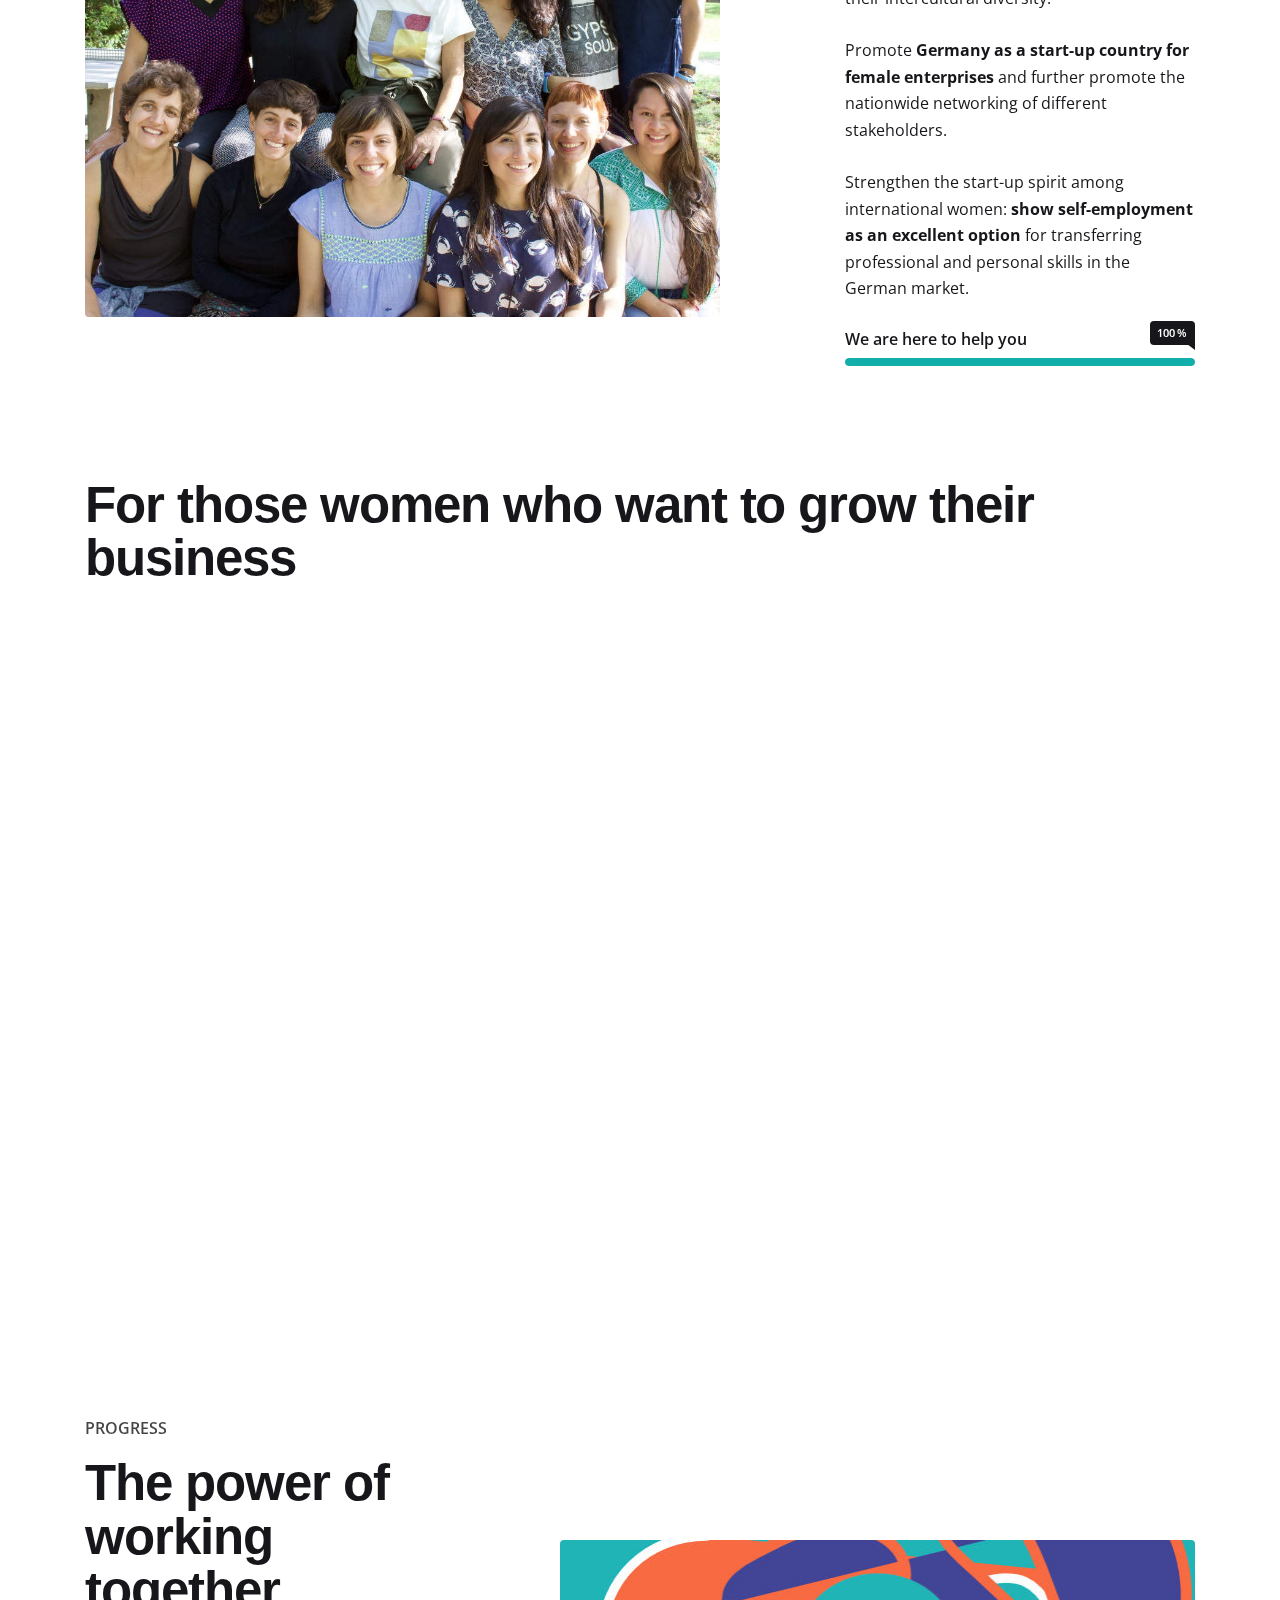
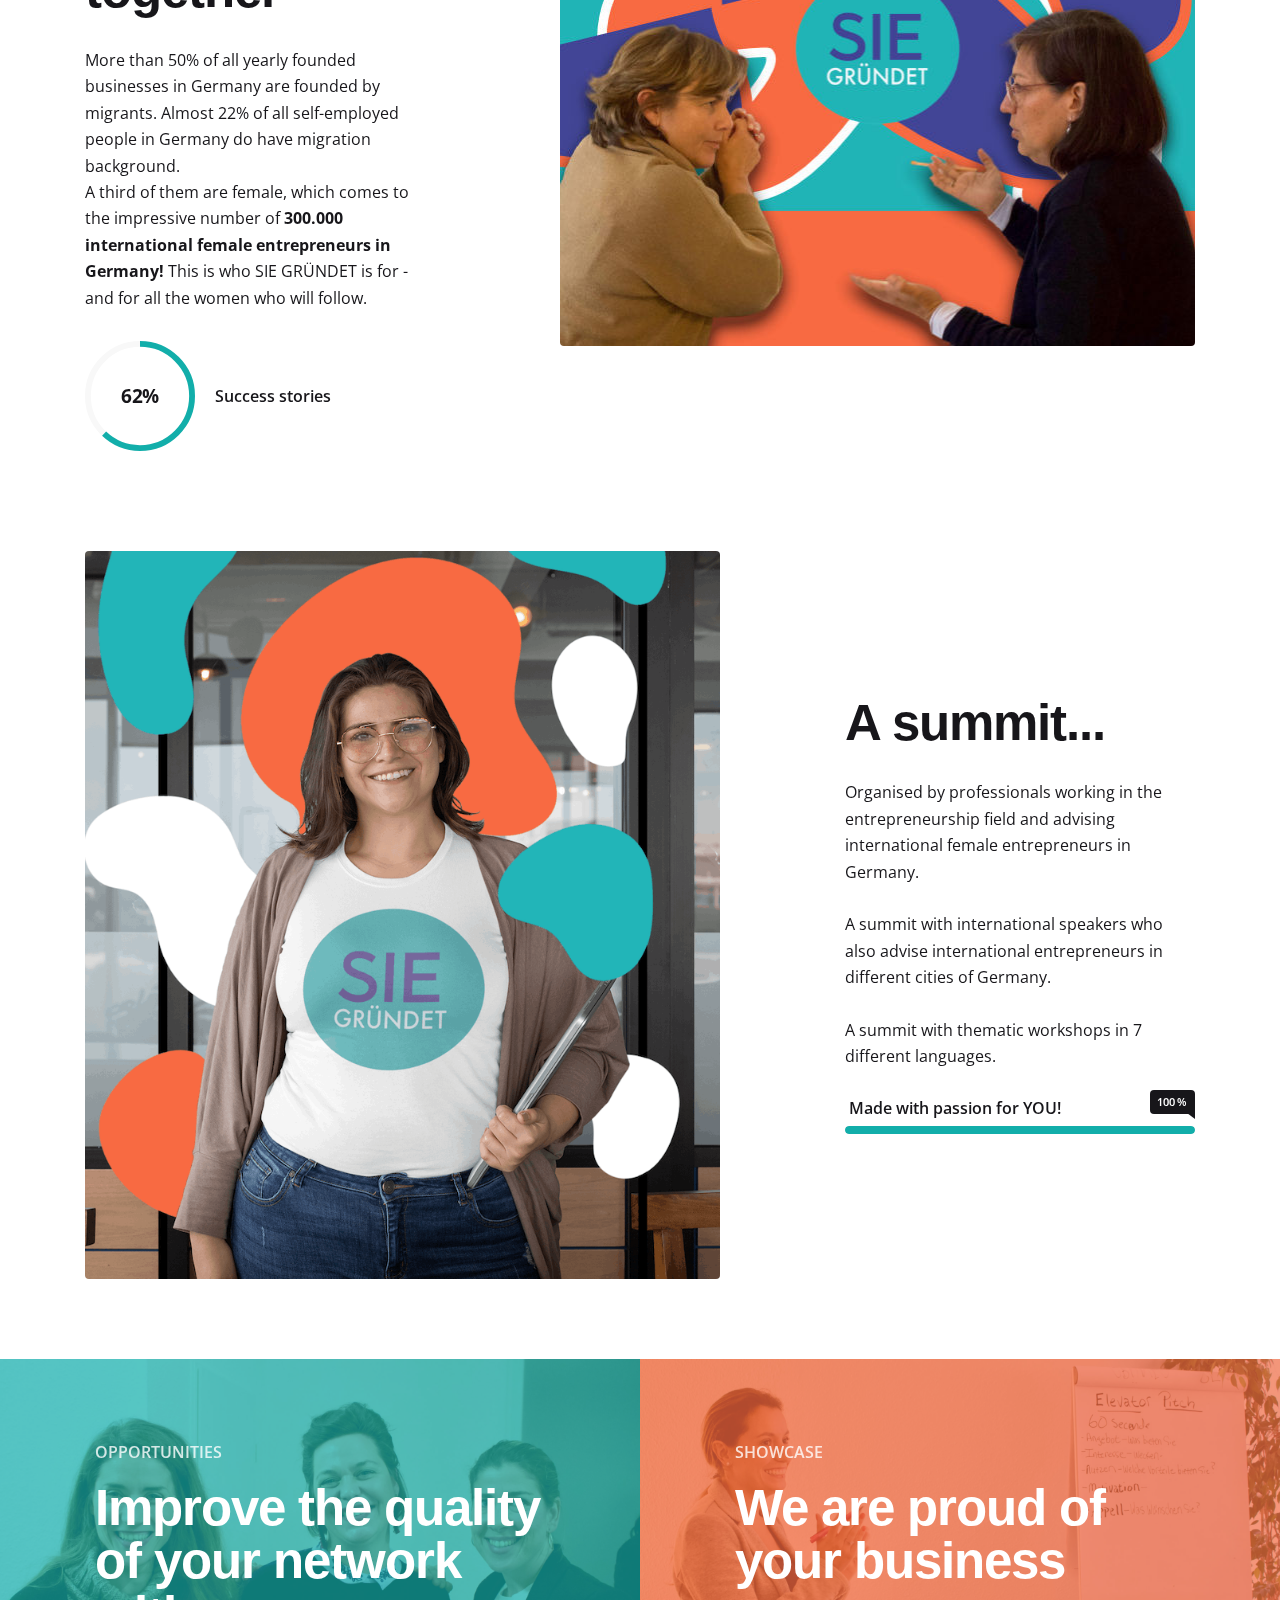
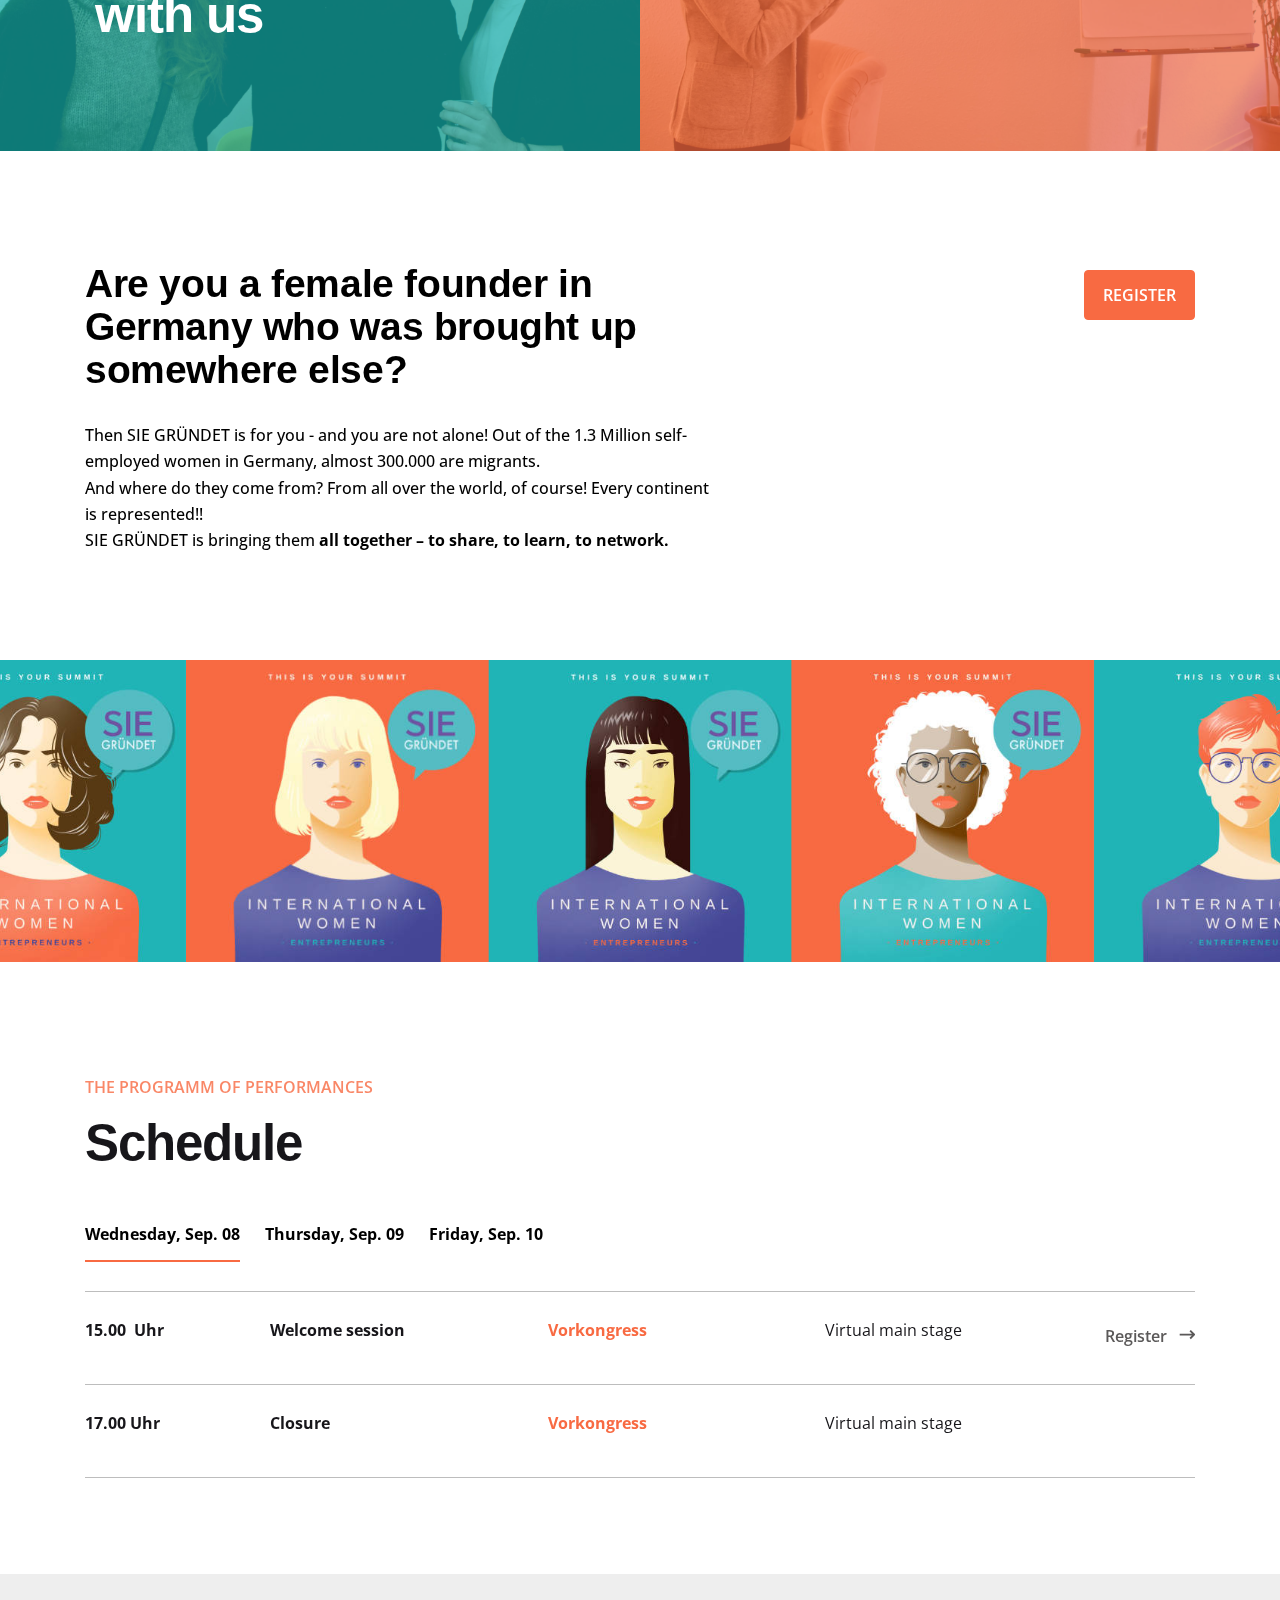
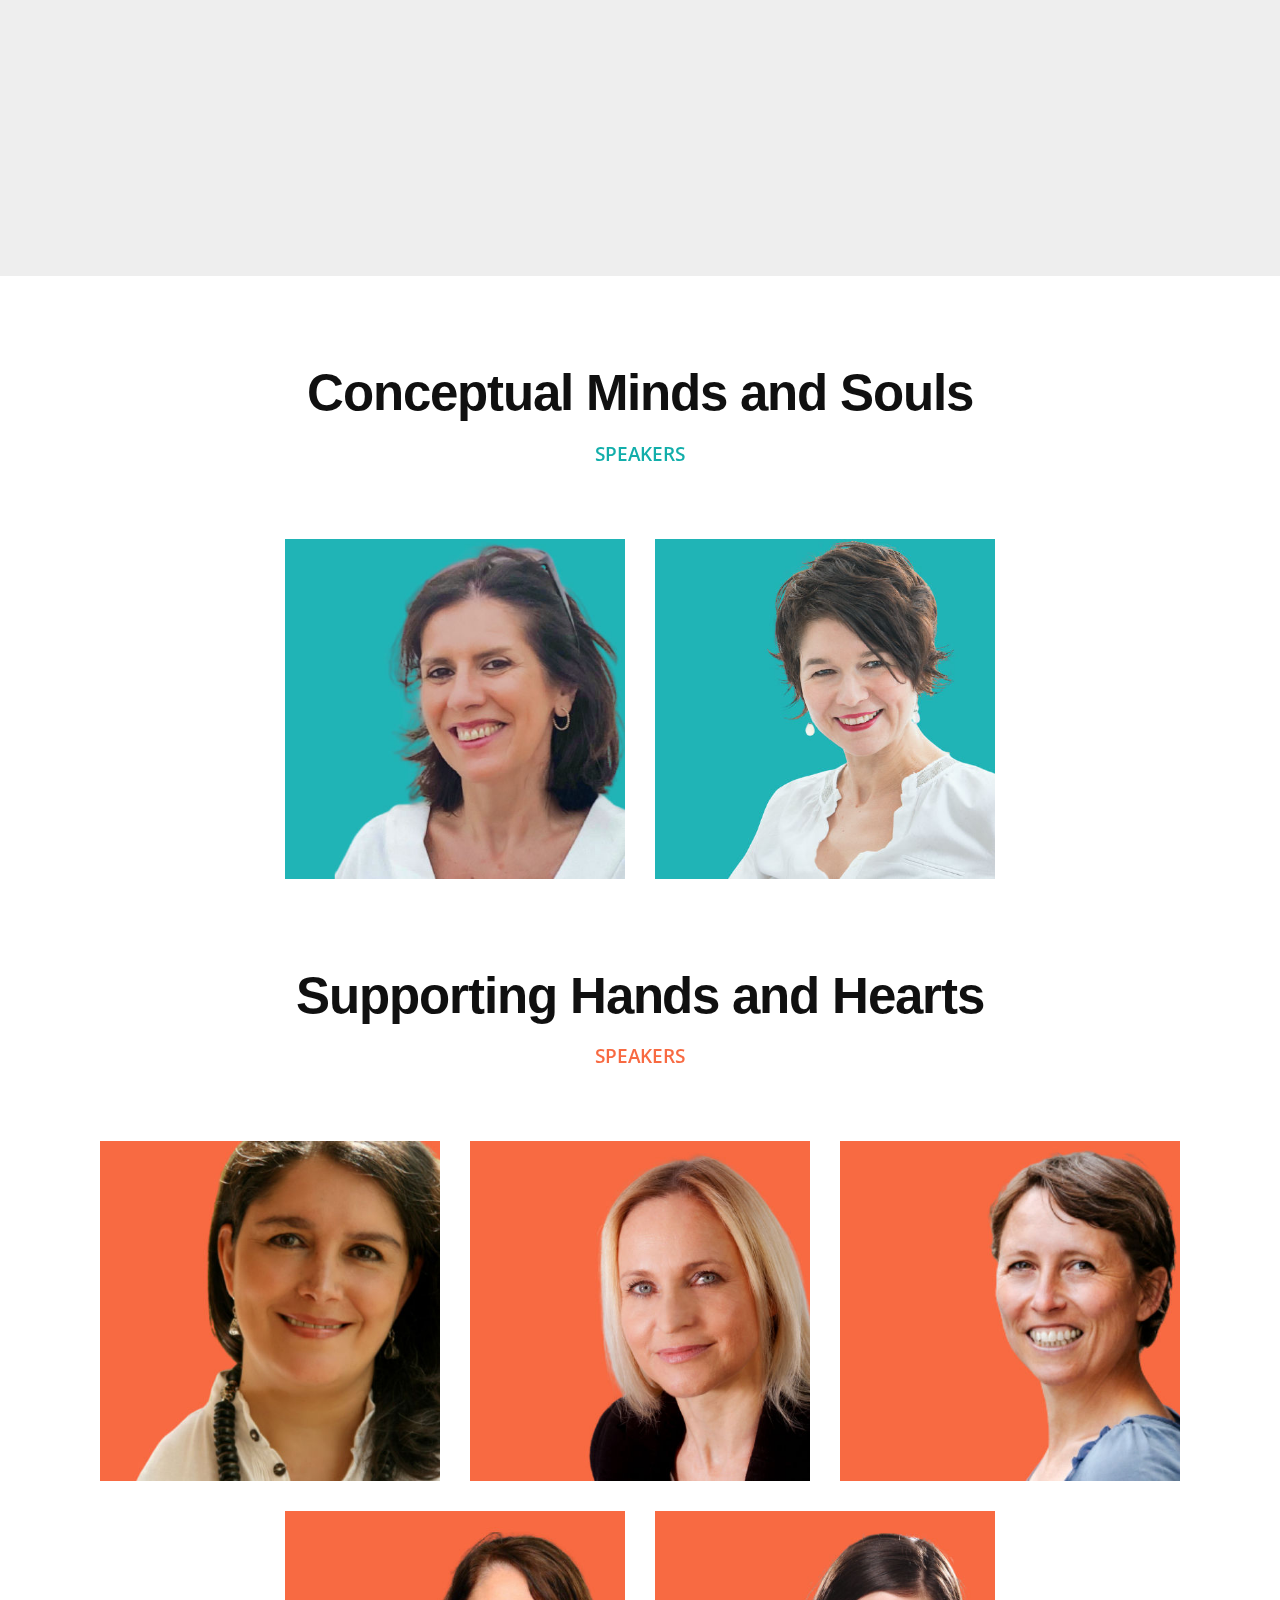
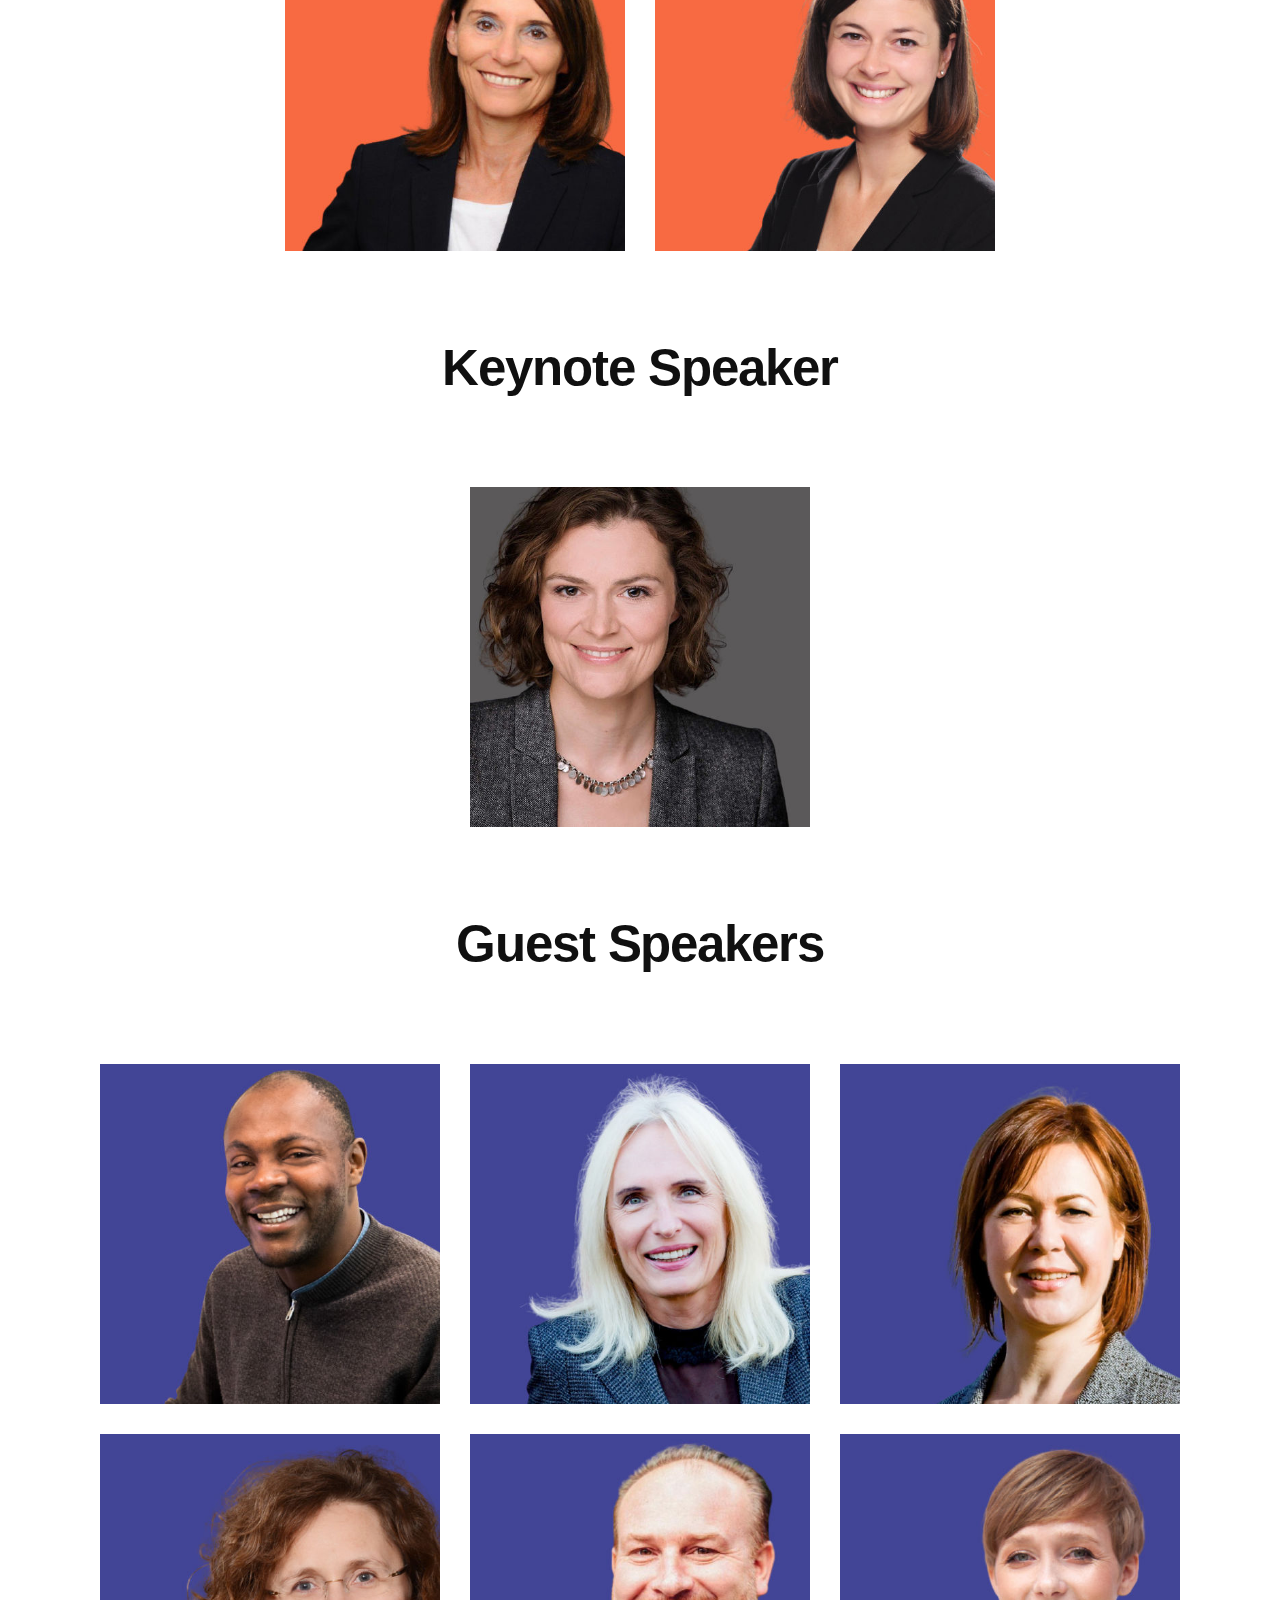
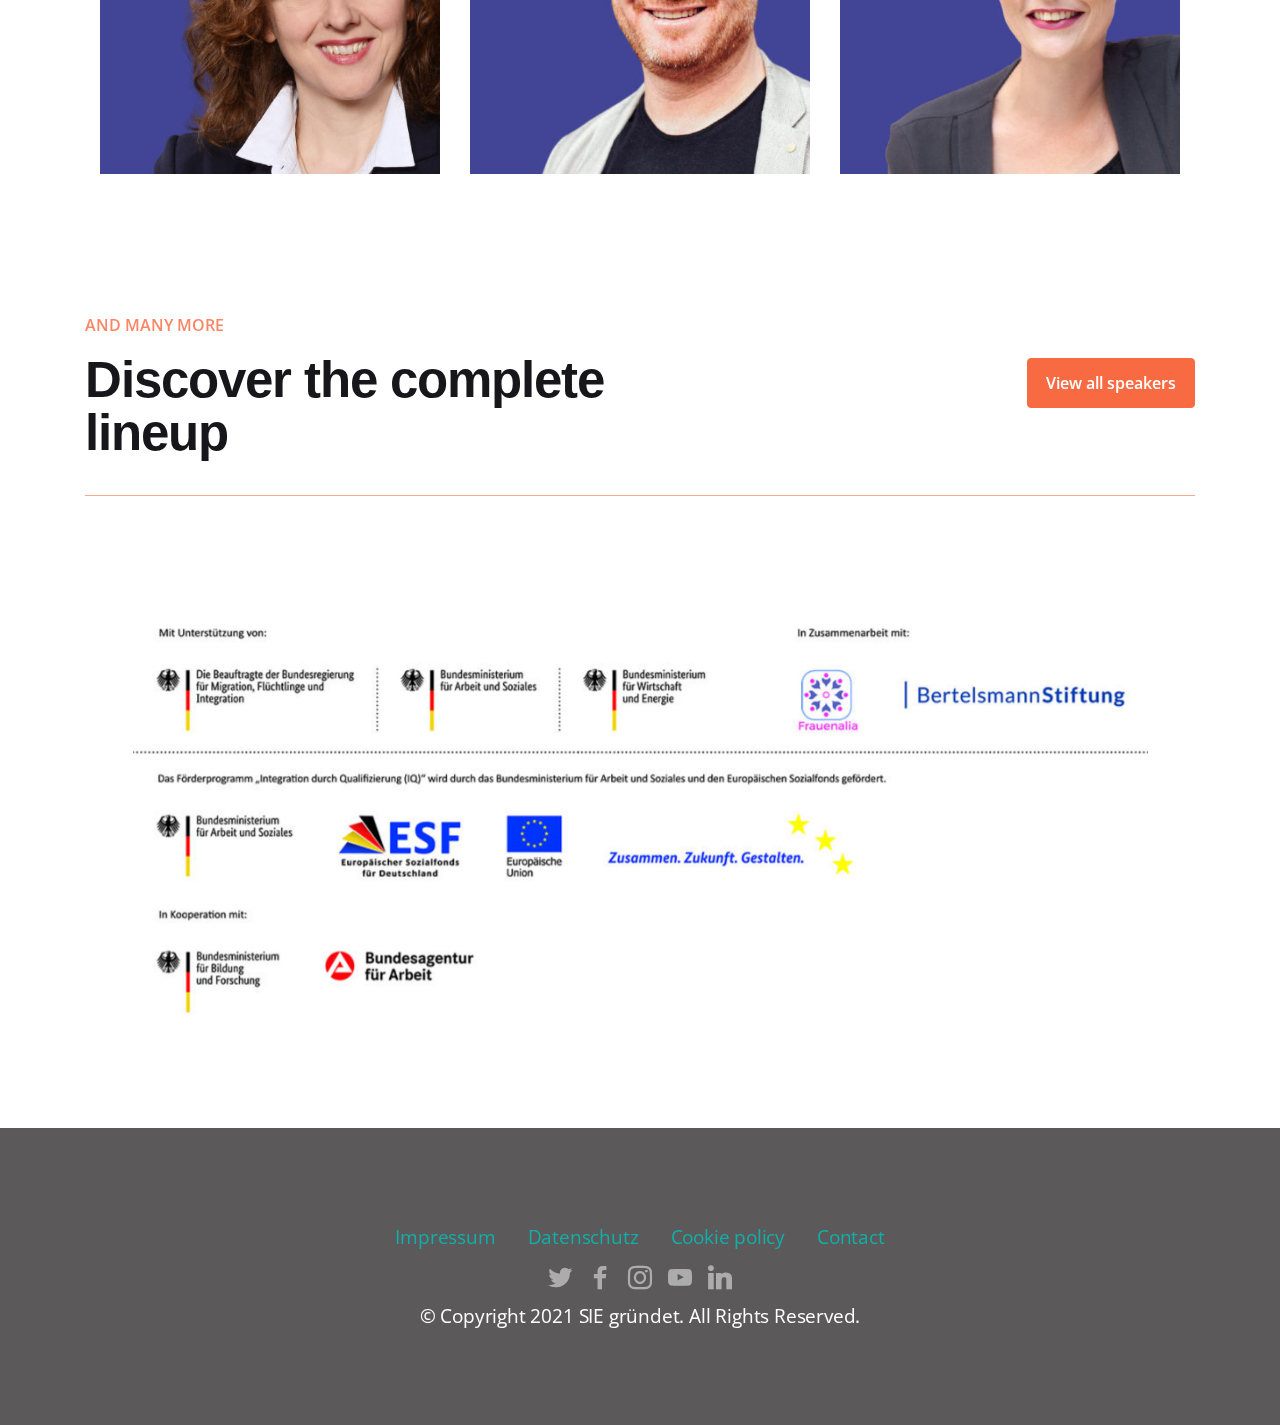
==== commit a8625caf: "E530 8.9" ====
--- a/index.html
+++ b/index.html
@@ -19,6 +19,7 @@
   <link rel="stylesheet" href="assets/FontAwesome/css/font-awesome.css">
   <link rel="stylesheet" href="assets/web/assets/mobirise-icons2/mobirise2.css">
   <link rel="stylesheet" href="assets/Material-Design-Icons/css/material.css">
+  <link rel="stylesheet" href="assets/linecons/style.css">
   <link rel="stylesheet" href="assets/tether/tether.min.css">
   <link rel="stylesheet" href="assets/bootstrap/css/bootstrap.min.css">
   <link rel="stylesheet" href="assets/bootstrap/css/bootstrap-grid.min.css">
@@ -115,7 +116,7 @@
         
         <div class="row justify-content-center">
             <div class="col-12 col-md-11">
-                <div class="carousel slide" id="sIp6ebz6SZ" data-interval="NaN">
+                <div class="carousel slide" id="sIpxne7vL6" data-interval="NaN">
                
                     <div class="carousel-inner">
                         <div class="carousel-item slider-image item active">
@@ -128,7 +129,7 @@
                         
                     </div>
                     
-                    <a class="carousel-control carousel-control-next" role="button" data-slide="next" href="#sIp6ebz6SZ">
+                    <a class="carousel-control carousel-control-next" role="button" data-slide="next" href="#sIpxne7vL6">
                        
                         <span class="sr-only">Next</span>
                     </a>
@@ -1302,15 +1303,15 @@
                 <div class="panel-item">
                     <div class="card-block">
                         <div class="testimonial-photo">
-                            <img src="assets/images/magdalena-ziomek-500x500.jpg" alt="Magdalena_Ziomek">
+                            <img src="assets/images/alicja-moltner-500x500.jpg" alt="Alicja Möltner">
                         </div>
                     </div>
                     <div class="card-footer">
                         <div class="mbr-author-name mbr-semibold mbr-fonts-style display-5">Magdalena<br>Ziomek</div>
-                        <div class="mbr-author-desc mbr-regular mbr-fonts-style display-7">Gründerin und Geschäftsführerin von SMartDe eG</div>
+                        <div class="mbr-author-desc mbr-regular mbr-fonts-style display-7">Co-CEO and Member of Board<div>SMartDe eG</div></div>
                         <div class="social-list">
-                            <a href="https://www.linkedin.com/in/magdalena-ziomek-13795441/" target="_blank">
-                                <span class="icon mbr-iconfont mbr-iconfont-social socicon-linkedin socicon"></span>
+                            <a href="https://smart-eg.de" target="_blank">
+                                <span class="icon mbr-iconfont mbr-iconfont-social li_world"></span>
                             </a>
                             <a href="https://www.facebook.com/pages/Mobirise/1616226671953247" target="_blank">
                                 
@@ -1359,7 +1360,7 @@
         
         <div class="row justify-content-center">
             <div class="col-12 col-md-11">
-                <div class="carousel slide" id="sIp6eoCMej" data-interval="NaN">
+                <div class="carousel slide" id="sIpxnvKPjQ" data-interval="NaN">
                
                     <div class="carousel-inner">
                         <div class="carousel-item slider-image item active">
@@ -1372,7 +1373,7 @@
                         
                     </div>
                     
-                    <a class="carousel-control carousel-control-next" role="button" data-slide="next" href="#sIp6eoCMej">
+                    <a class="carousel-control carousel-control-next" role="button" data-slide="next" href="#sIpxnvKPjQ">
                        
                         <span class="sr-only">Next</span>
                     </a>
--- a/assets/linecons/style.css
+++ b/assets/linecons/style.css
@@ -0,0 +1,175 @@
+@font-face {
+	font-family: 'linecons';
+	src:url('fonts/linecons.eot');
+	
+	
+  src: url('fonts/linecons.eot');
+  src: url('fonts/linecons.eot?#iefix') format('embedded-opentype'), 
+  url('fonts/linecons.woff') format('woff'), 
+  url('fonts/linecons.ttf') format('truetype'), 
+  url('fonts/linecons.svg#linecons') format('svg');
+}
+
+/* Use the following CSS code if you want to use data attributes for inserting your icons */
+[data-icon]:before {
+	font-family: 'linecons' !important;
+	content: attr(data-icon);
+	speak: none;
+	font-weight: normal;
+	line-height: 1;
+	-webkit-font-smoothing: antialiased;
+}
+
+/* Use the following CSS code if you want to have a class per icon */
+[class^="li_"]:before, [class*=" li_"]:before {
+	font-family: 'linecons' !important;
+	font-style: normal;
+	speak: none;
+	font-weight: normal;
+	line-height: 1;
+	-webkit-font-smoothing: antialiased;
+}
+.li_heart:before {
+	content: "\e000";
+}
+.li_cloud:before {
+	content: "\e001";
+}
+.li_star:before {
+	content: "\e002";
+}
+.li_tv:before {
+	content: "\e003";
+}
+.li_sound:before {
+	content: "\e004";
+}
+.li_video:before {
+	content: "\e005";
+}
+.li_trash:before {
+	content: "\e006";
+}
+.li_user:before {
+	content: "\e007";
+}
+.li_key:before {
+	content: "\e008";
+}
+.li_search:before {
+	content: "\e009";
+}
+.li_settings:before {
+	content: "\e00a";
+}
+.li_camera:before {
+	content: "\e00b";
+}
+.li_tag:before {
+	content: "\e00c";
+}
+.li_lock:before {
+	content: "\e00d";
+}
+.li_bulb:before {
+	content: "\e00e";
+}
+.li_pen:before {
+	content: "\e00f";
+}
+.li_diamond:before {
+	content: "\e010";
+}
+.li_display:before {
+	content: "\e011";
+}
+.li_location:before {
+	content: "\e012";
+}
+.li_eye:before {
+	content: "\e013";
+}
+.li_bubble:before {
+	content: "\e014";
+}
+.li_stack:before {
+	content: "\e015";
+}
+.li_cup:before {
+	content: "\e016";
+}
+.li_phone:before {
+	content: "\e017";
+}
+.li_news:before {
+	content: "\e018";
+}
+.li_mail:before {
+	content: "\e019";
+}
+.li_like:before {
+	content: "\e01a";
+}
+.li_photo:before {
+	content: "\e01b";
+}
+.li_note:before {
+	content: "\e01c";
+}
+.li_clock:before {
+	content: "\e01d";
+}
+.li_paperplane:before {
+	content: "\e01e";
+}
+.li_params:before {
+	content: "\e01f";
+}
+.li_banknote:before {
+	content: "\e020";
+}
+.li_data:before {
+	content: "\e021";
+}
+.li_music:before {
+	content: "\e022";
+}
+.li_megaphone:before {
+	content: "\e023";
+}
+.li_study:before {
+	content: "\e024";
+}
+.li_lab:before {
+	content: "\e025";
+}
+.li_food:before {
+	content: "\e026";
+}
+.li_t-shirt:before {
+	content: "\e027";
+}
+.li_fire:before {
+	content: "\e028";
+}
+.li_clip:before {
+	content: "\e029";
+}
+.li_shop:before {
+	content: "\e02a";
+}
+.li_calendar:before {
+	content: "\e02b";
+}
+.li_vallet:before {
+	content: "\e02c";
+}
+.li_vynil:before {
+	content: "\e02d";
+}
+.li_truck:before {
+	content: "\e02e";
+}
+.li_world:before {
+	content: "\e02f";
+}
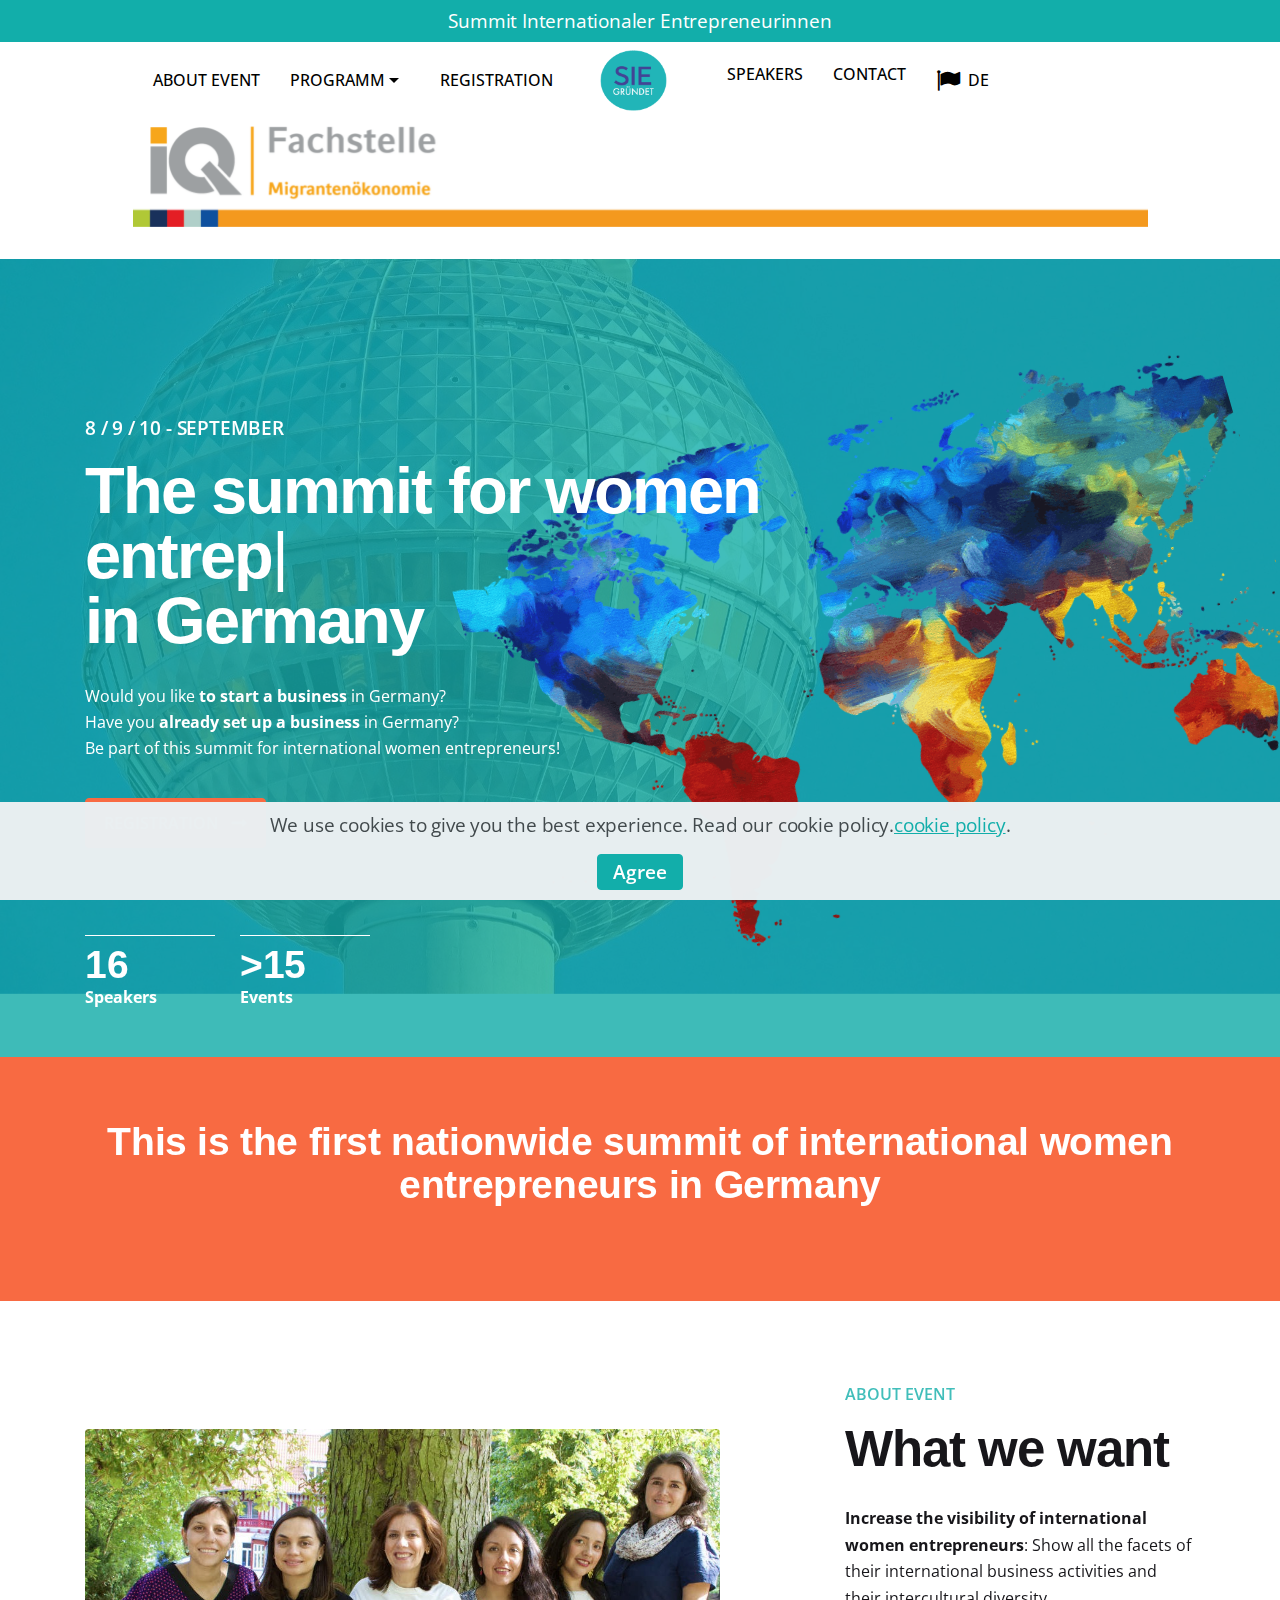
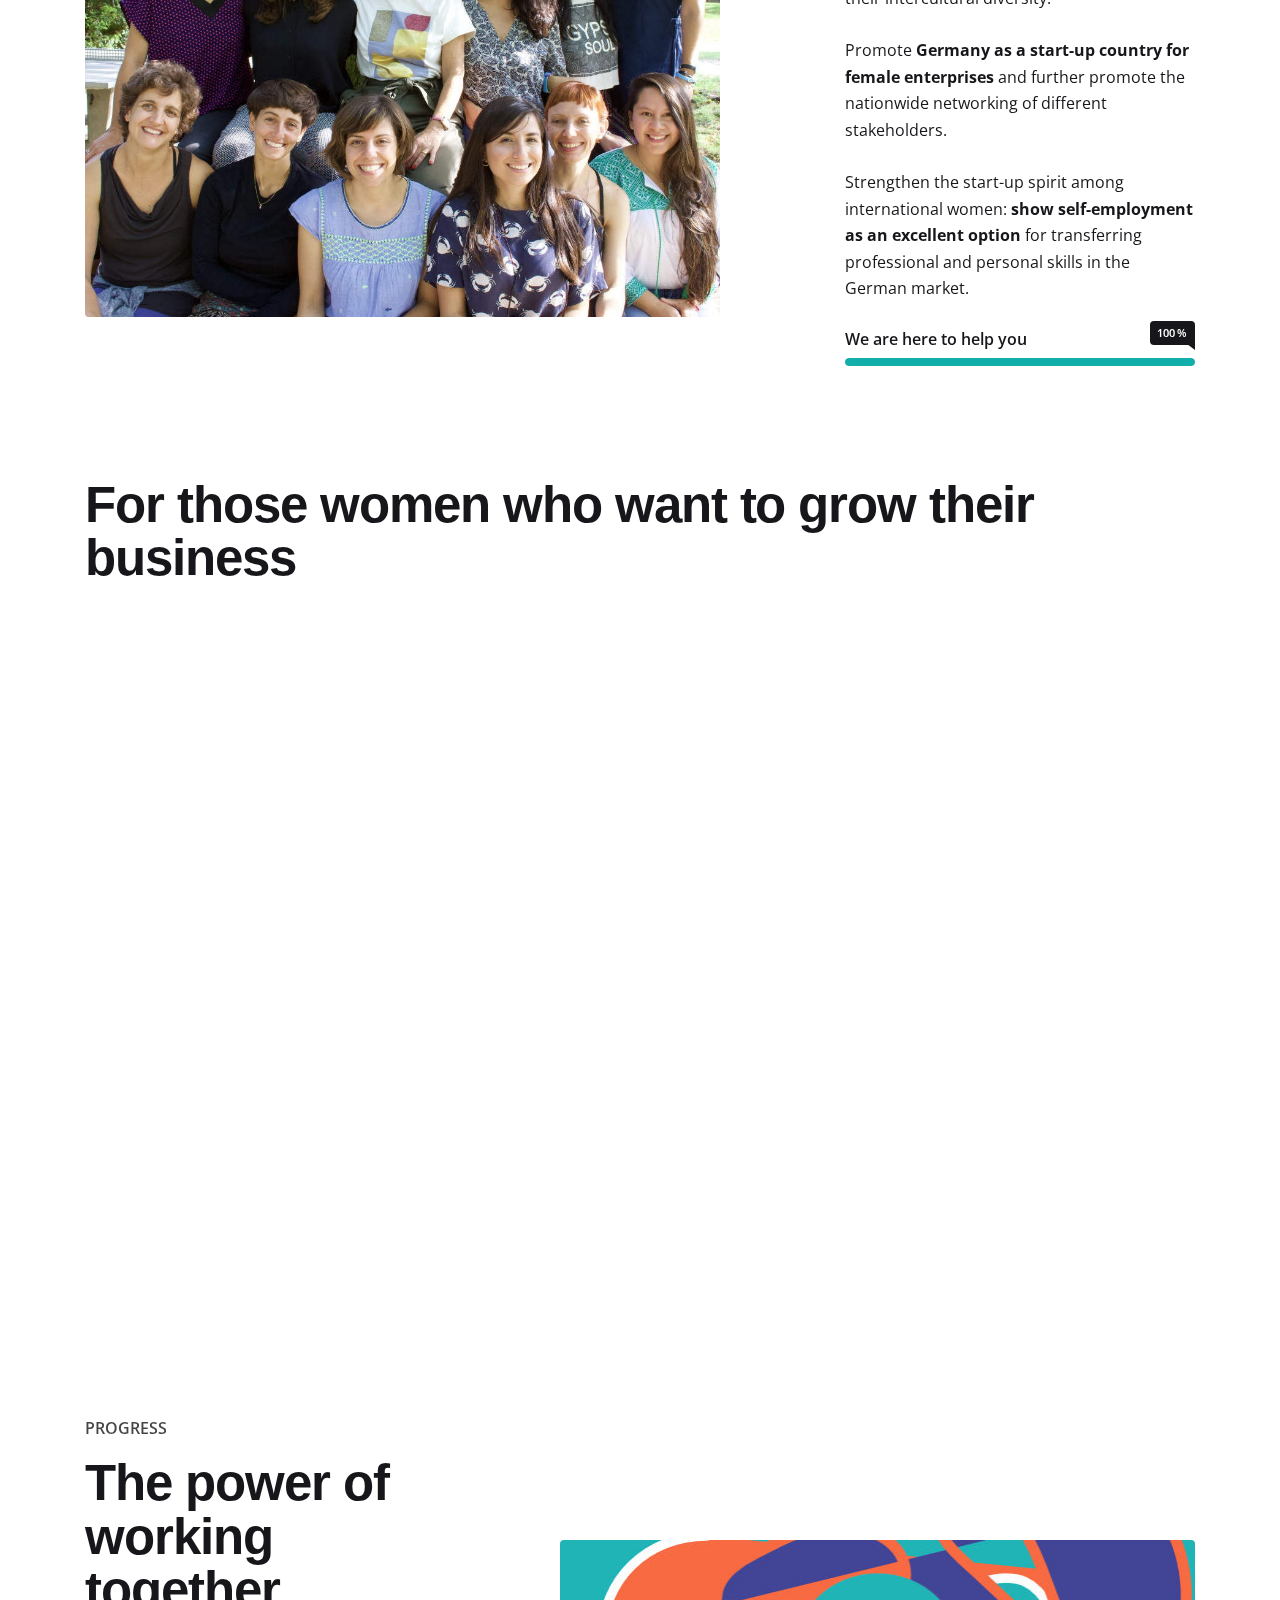
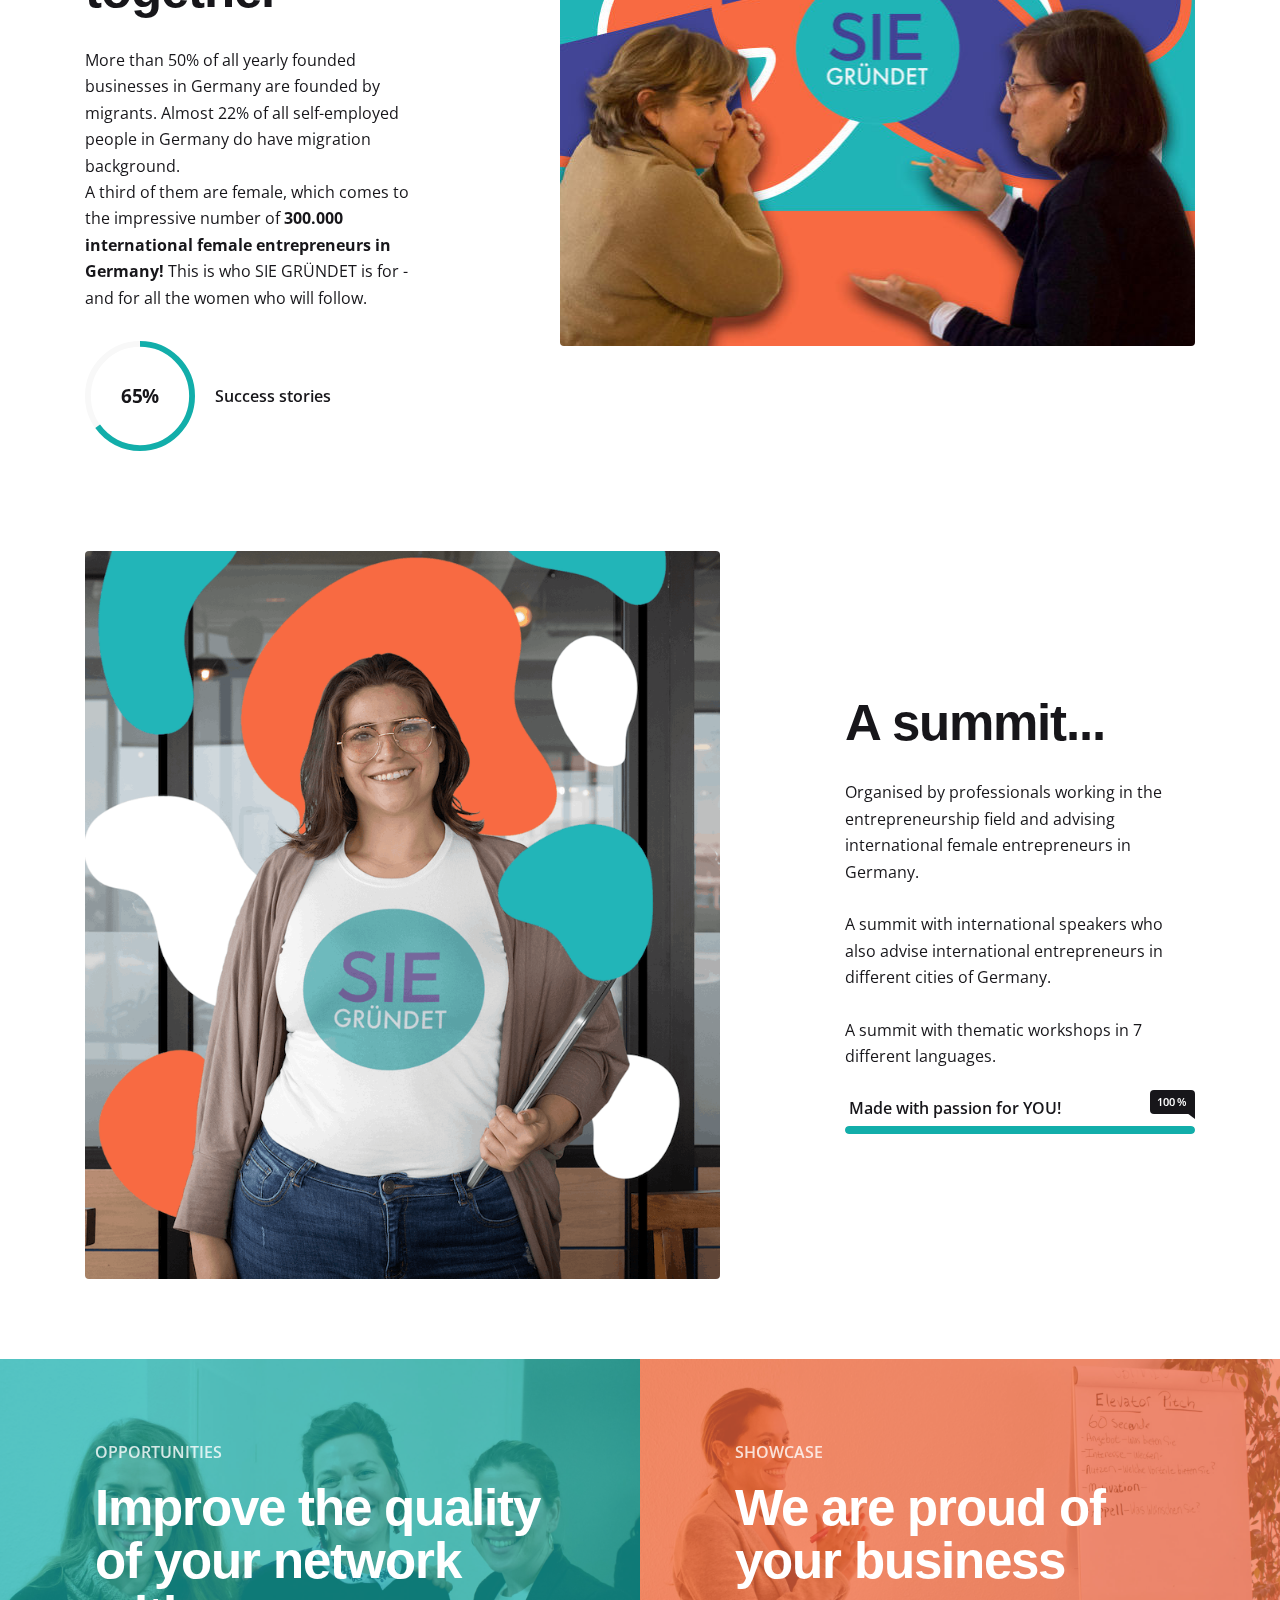
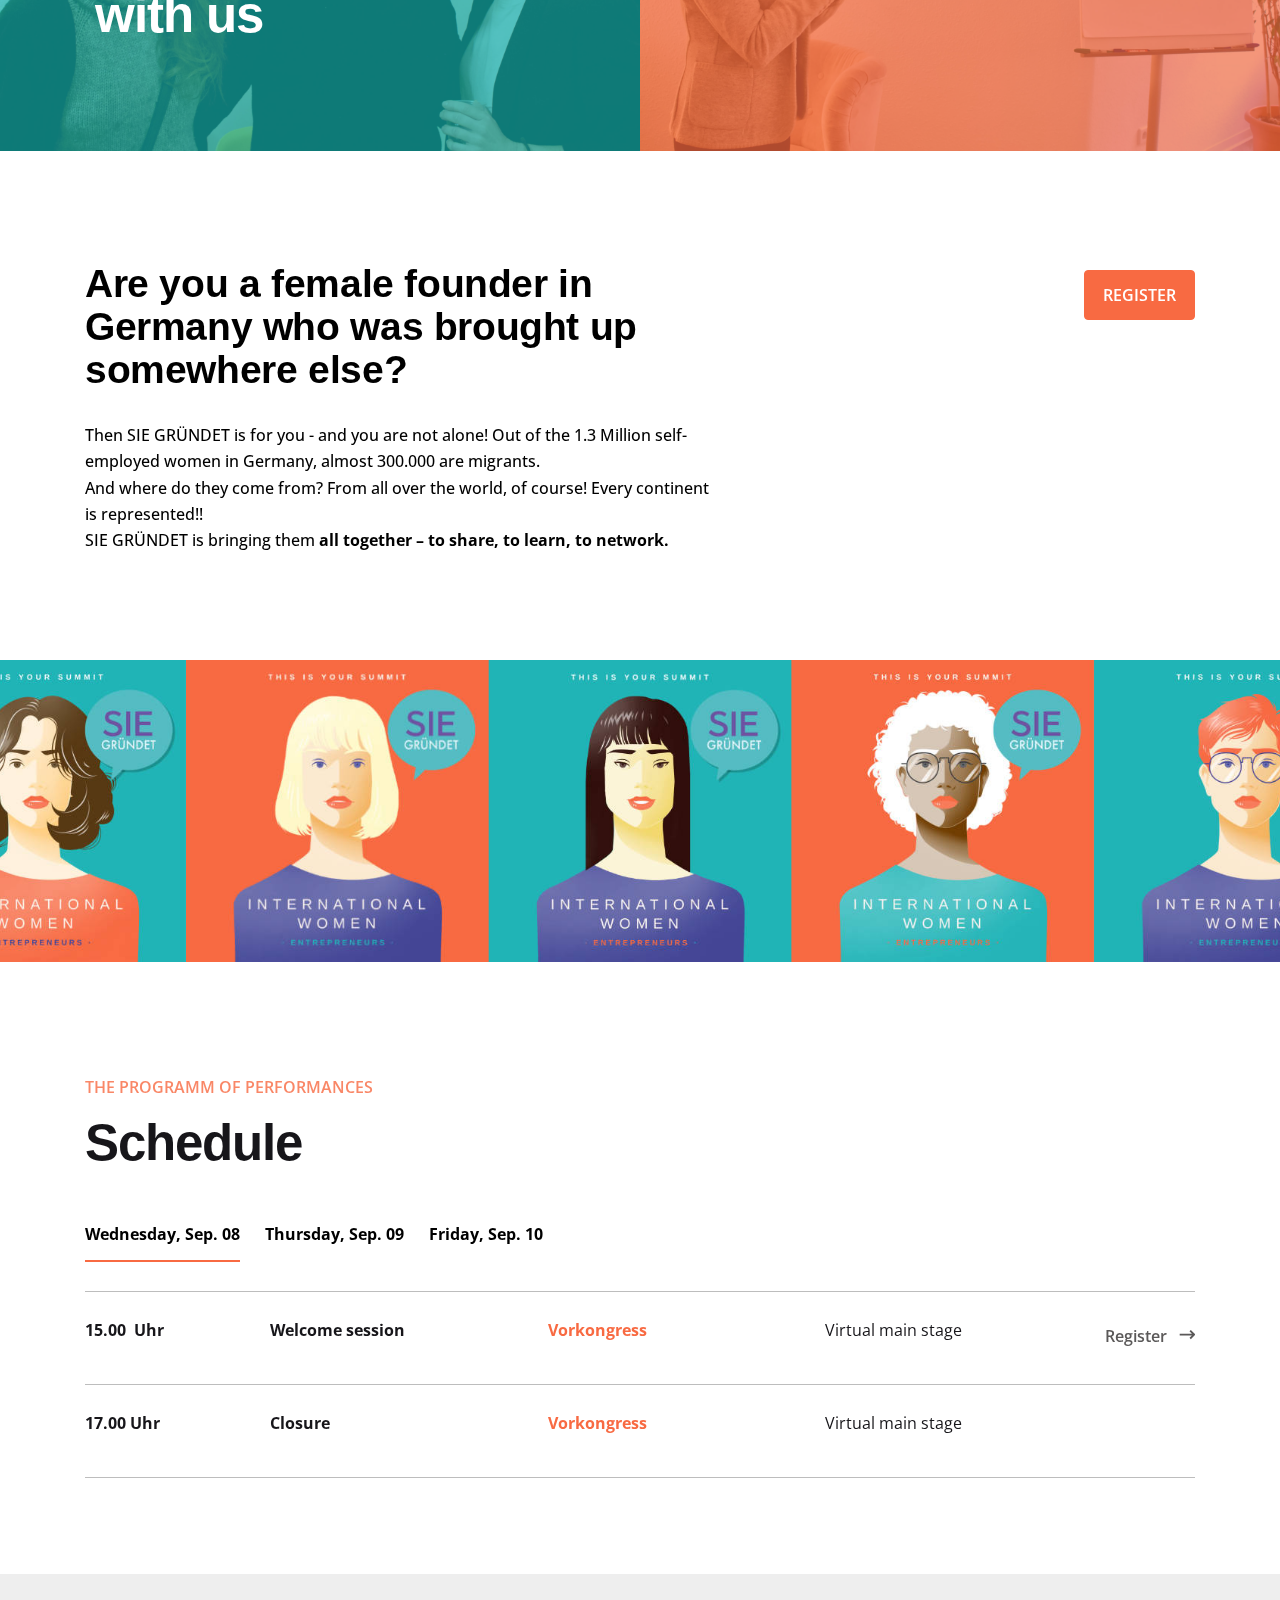
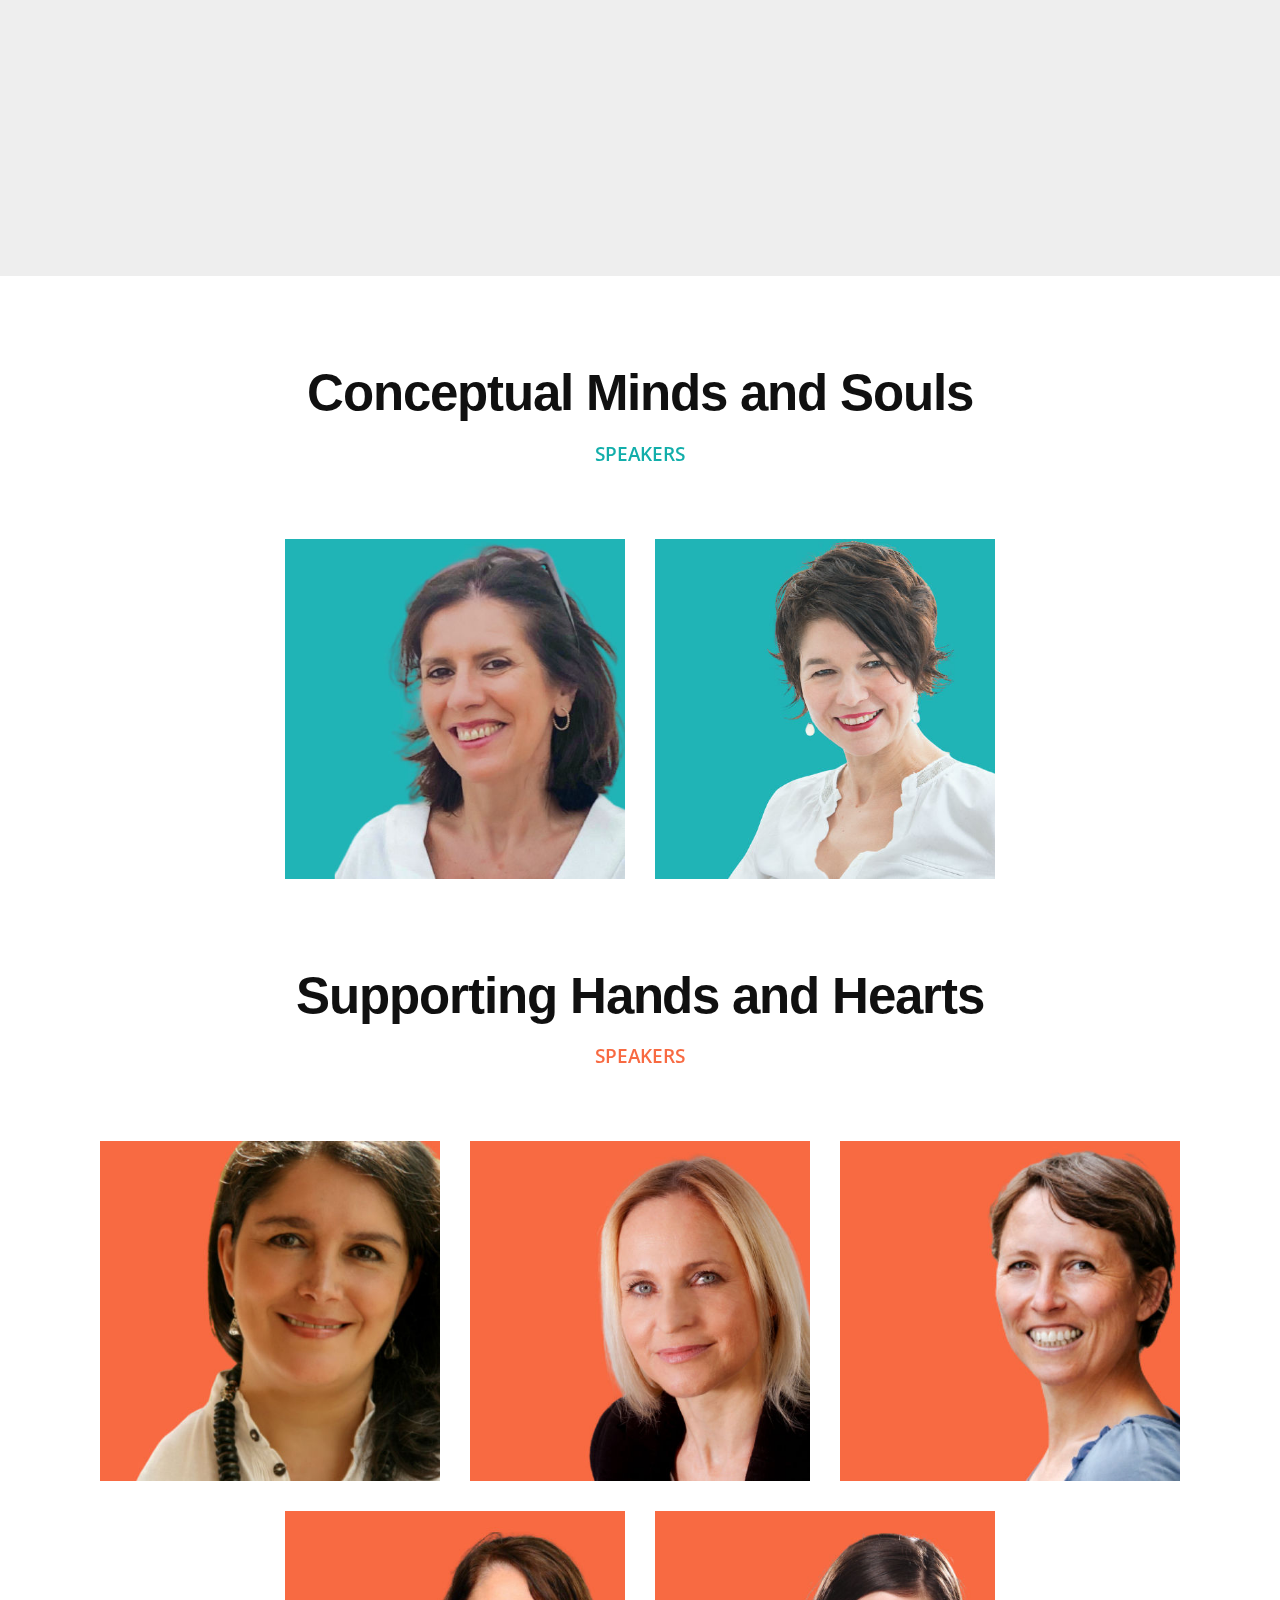
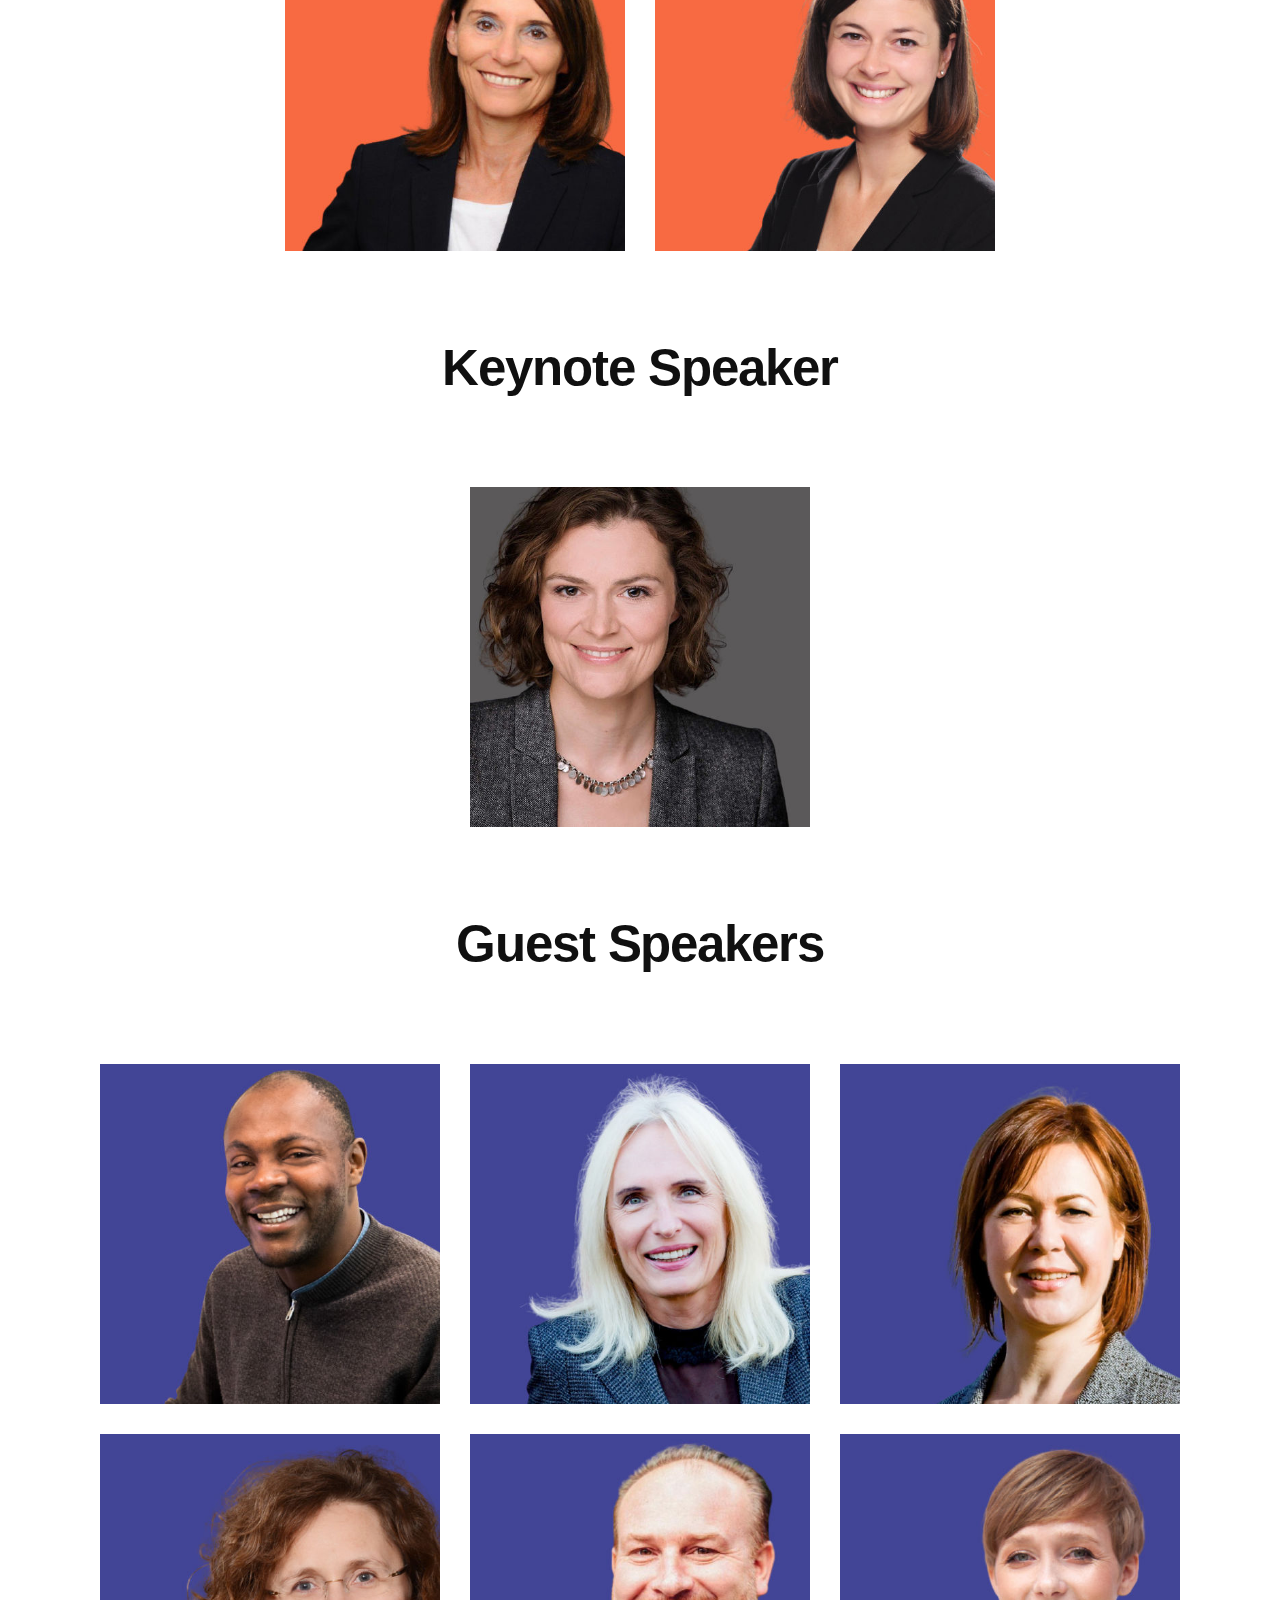
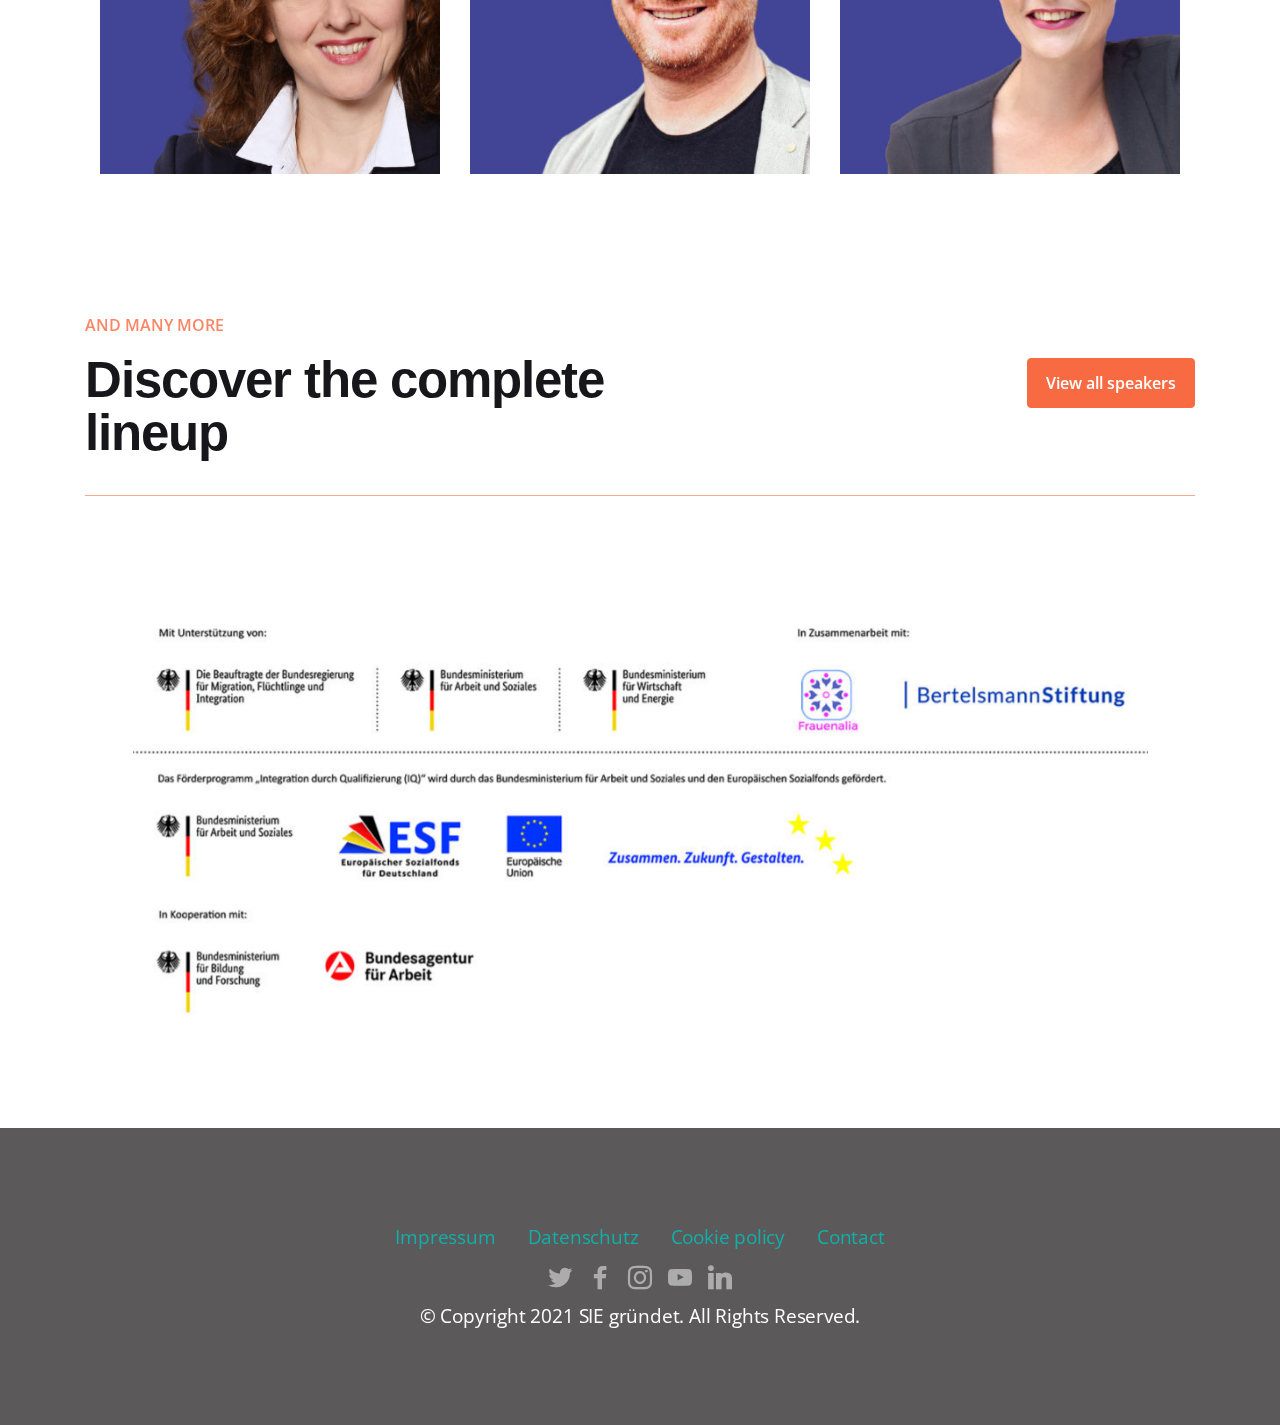
==== commit 19acecb4: "E530 1.11" ====
--- a/index.html
+++ b/index.html
@@ -116,7 +116,7 @@
         
         <div class="row justify-content-center">
             <div class="col-12 col-md-11">
-                <div class="carousel slide" id="sIpxne7vL6" data-interval="NaN">
+                <div class="carousel slide" id="sNxJbDGxnJ" data-interval="NaN">
                
                     <div class="carousel-inner">
                         <div class="carousel-item slider-image item active">
@@ -129,7 +129,7 @@
                         
                     </div>
                     
-                    <a class="carousel-control carousel-control-next" role="button" data-slide="next" href="#sIpxne7vL6">
+                    <a class="carousel-control carousel-control-next" role="button" data-slide="next" href="#sNxJbDGxnJ">
                        
                         <span class="sr-only">Next</span>
                     </a>
@@ -266,7 +266,7 @@
         
         <div class="row justify-content-center mt-4">
             <div class="col-12 col-md-12 video-block">
-                <div class="video-wrapper"><iframe class="mbr-embedded-video" src="https://www.youtube.com/embed/8yL_RlNDDmE?rel=0&amp;amp;showinfo=0&amp;autoplay=1&amp;loop=1&amp;playlist=8yL_RlNDDmE" width="1280" height="720" frameborder="0" allowfullscreen></iframe></div>
+                <div class="video-wrapper"><iframe class="mbr-embedded-video" src="https://www.youtube.com/embed/-buetprKb44?rel=0&amp;amp;showinfo=0&amp;autoplay=1&amp;loop=1&amp;playlist=-buetprKb44" width="1280" height="720" frameborder="0" allowfullscreen></iframe></div>
                 
             </div>
         </div>
@@ -1360,7 +1360,7 @@
         
         <div class="row justify-content-center">
             <div class="col-12 col-md-11">
-                <div class="carousel slide" id="sIpxnvKPjQ" data-interval="NaN">
+                <div class="carousel slide" id="sNxJbS4efs" data-interval="NaN">
                
                     <div class="carousel-inner">
                         <div class="carousel-item slider-image item active">
@@ -1373,7 +1373,7 @@
                         
                     </div>
                     
-                    <a class="carousel-control carousel-control-next" role="button" data-slide="next" href="#sIpxnvKPjQ">
+                    <a class="carousel-control carousel-control-next" role="button" data-slide="next" href="#sNxJbS4efs">
                        
                         <span class="sr-only">Next</span>
                     </a>
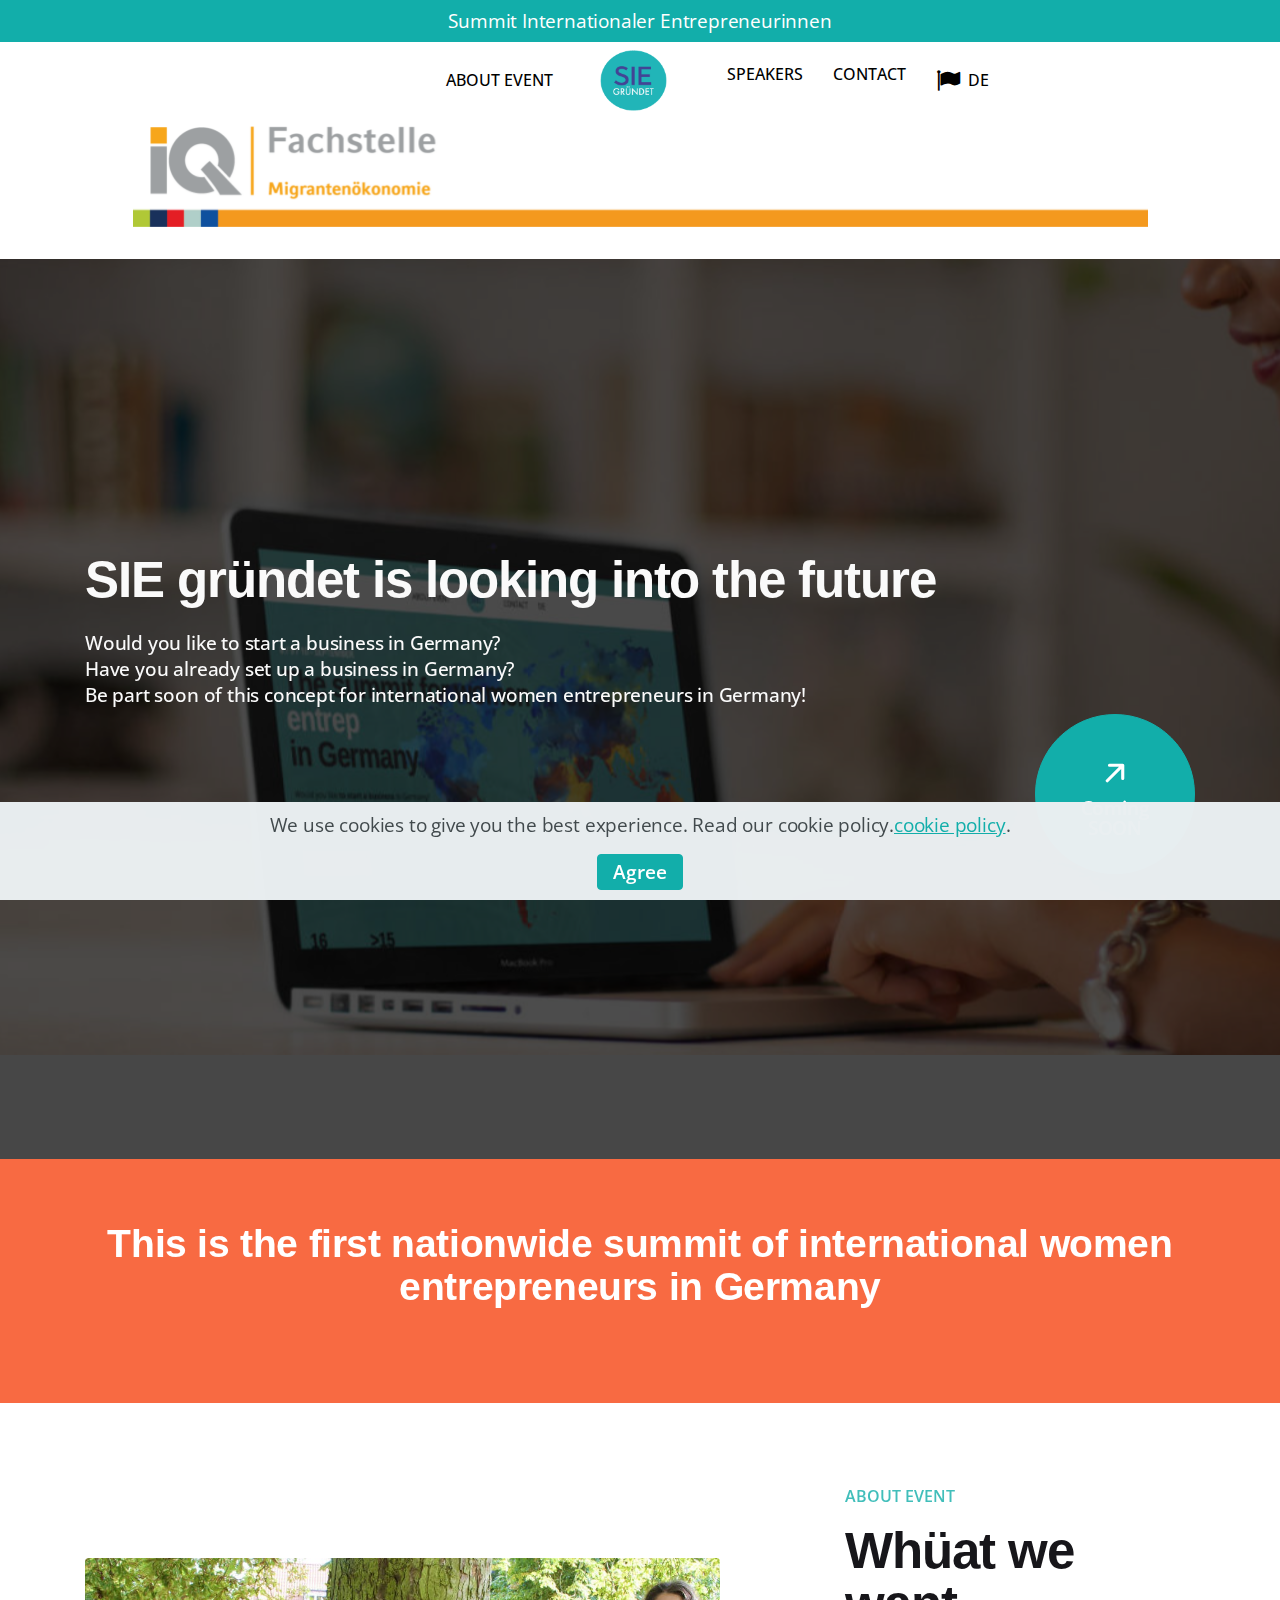
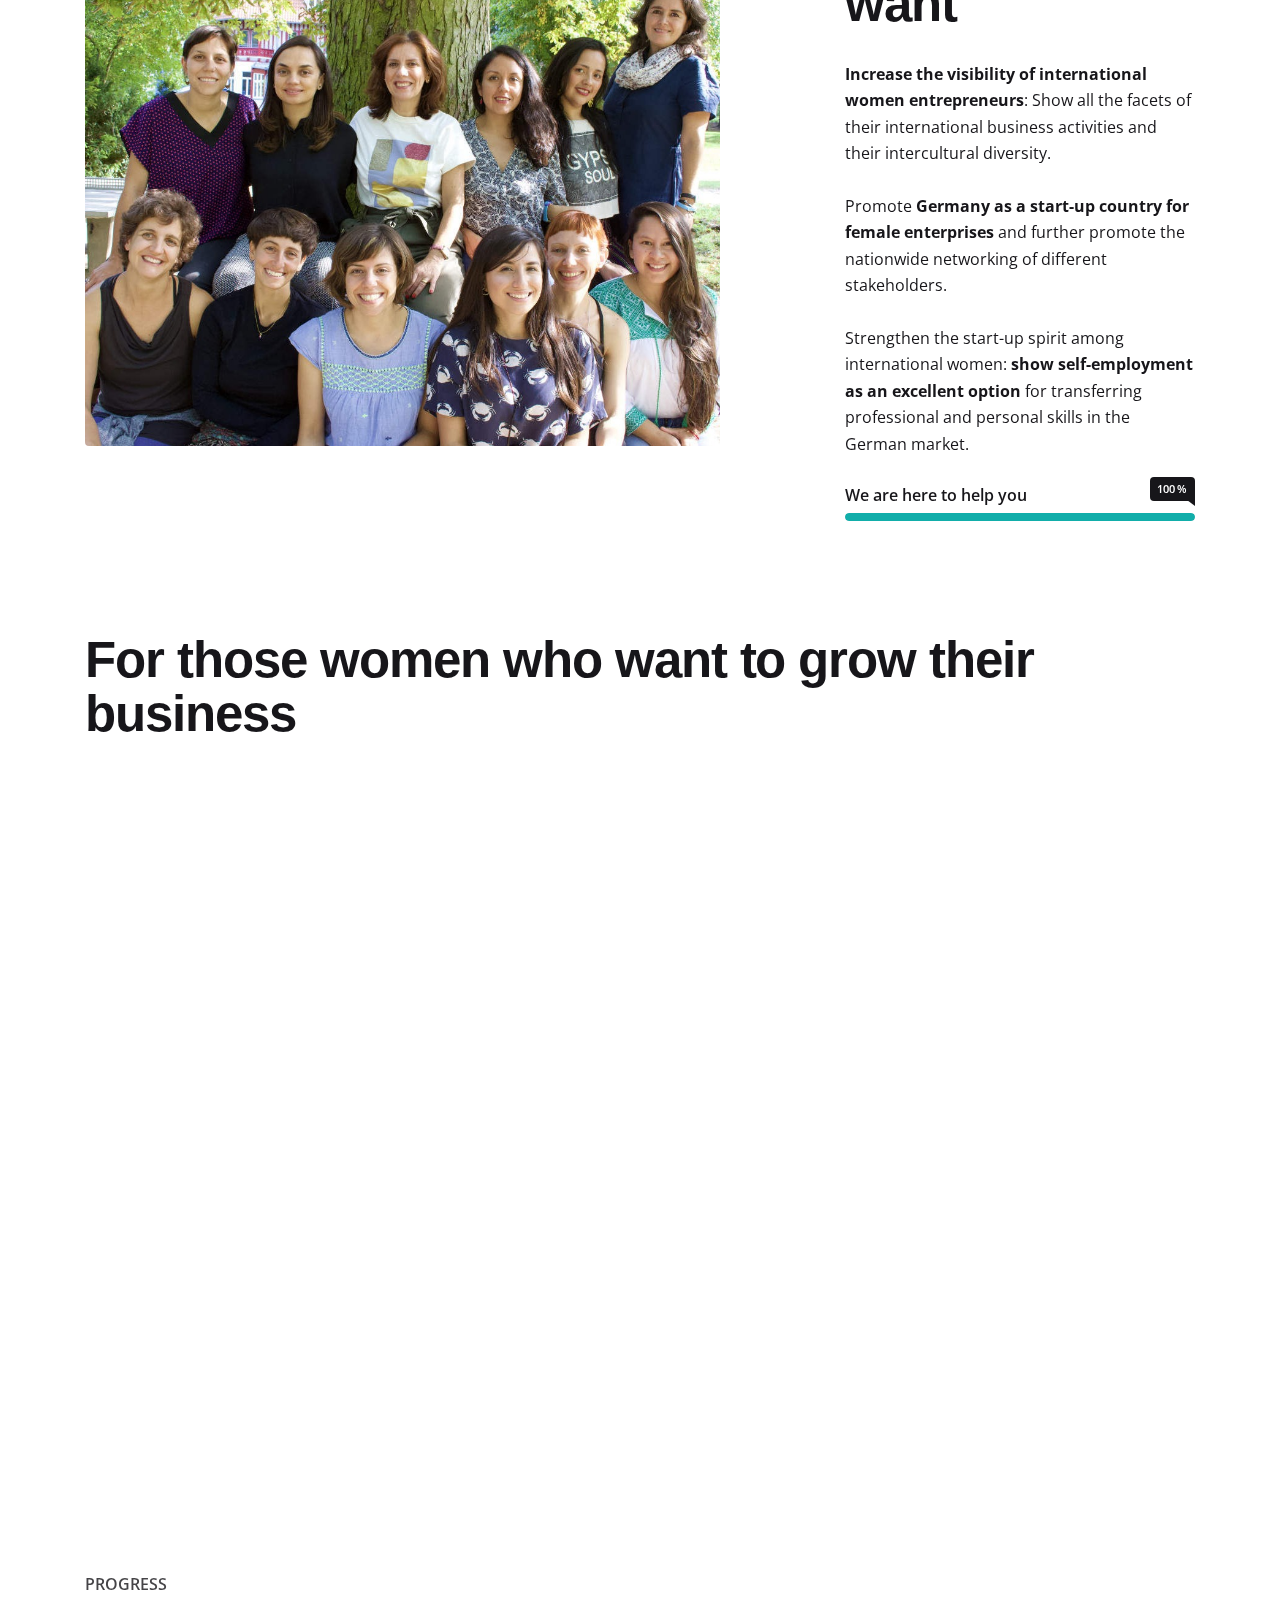
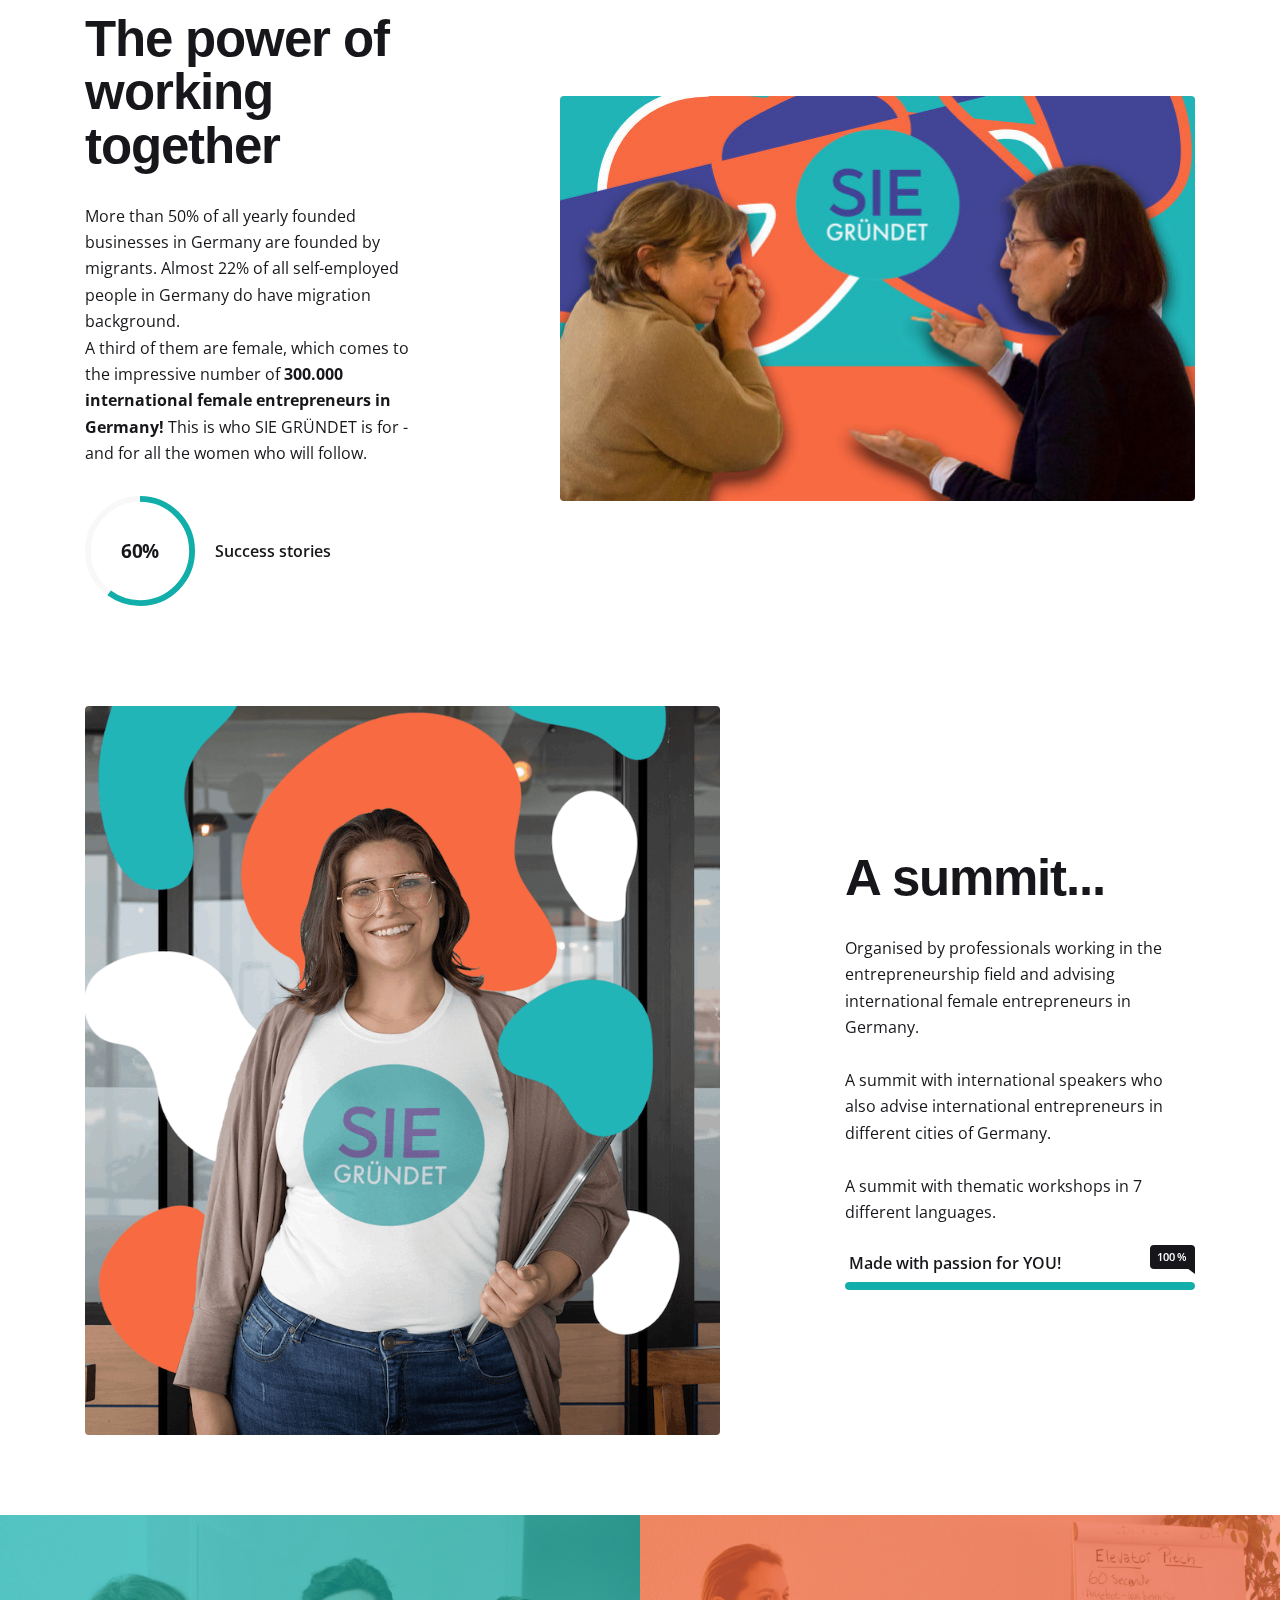
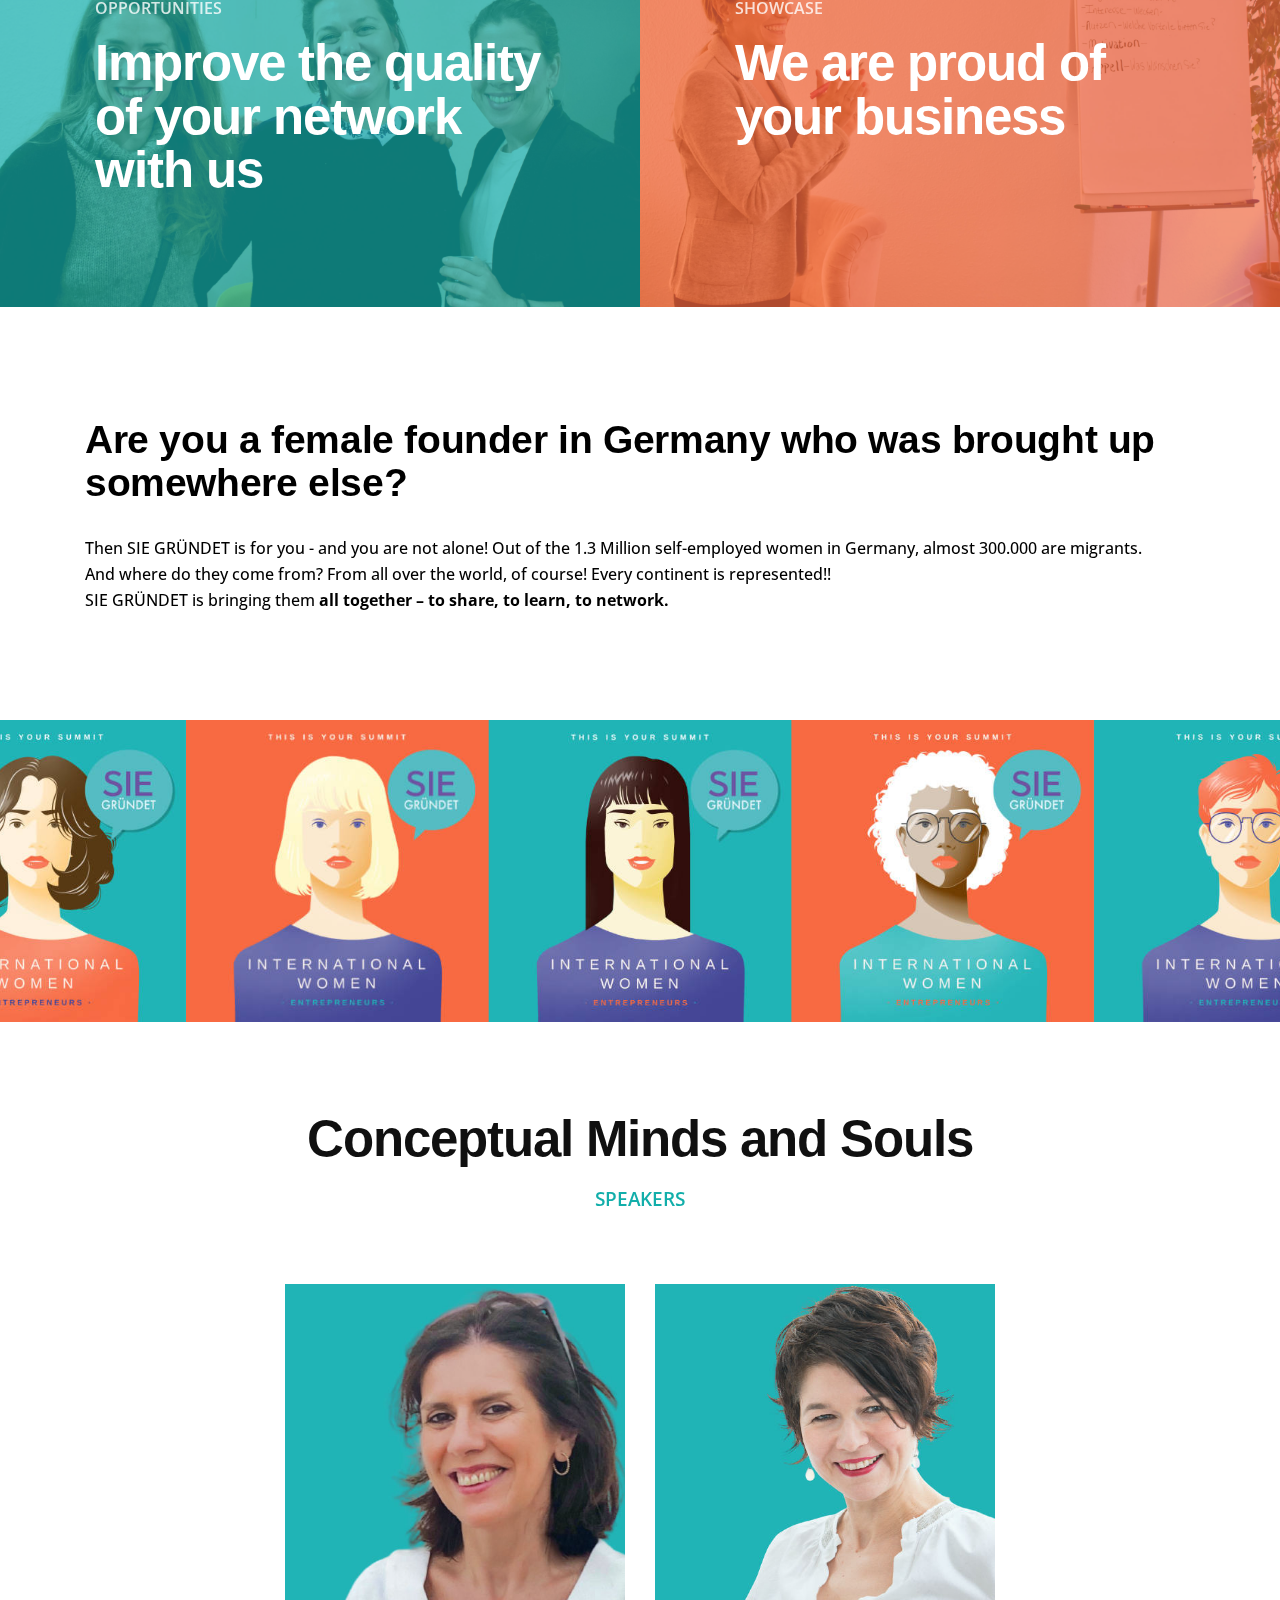
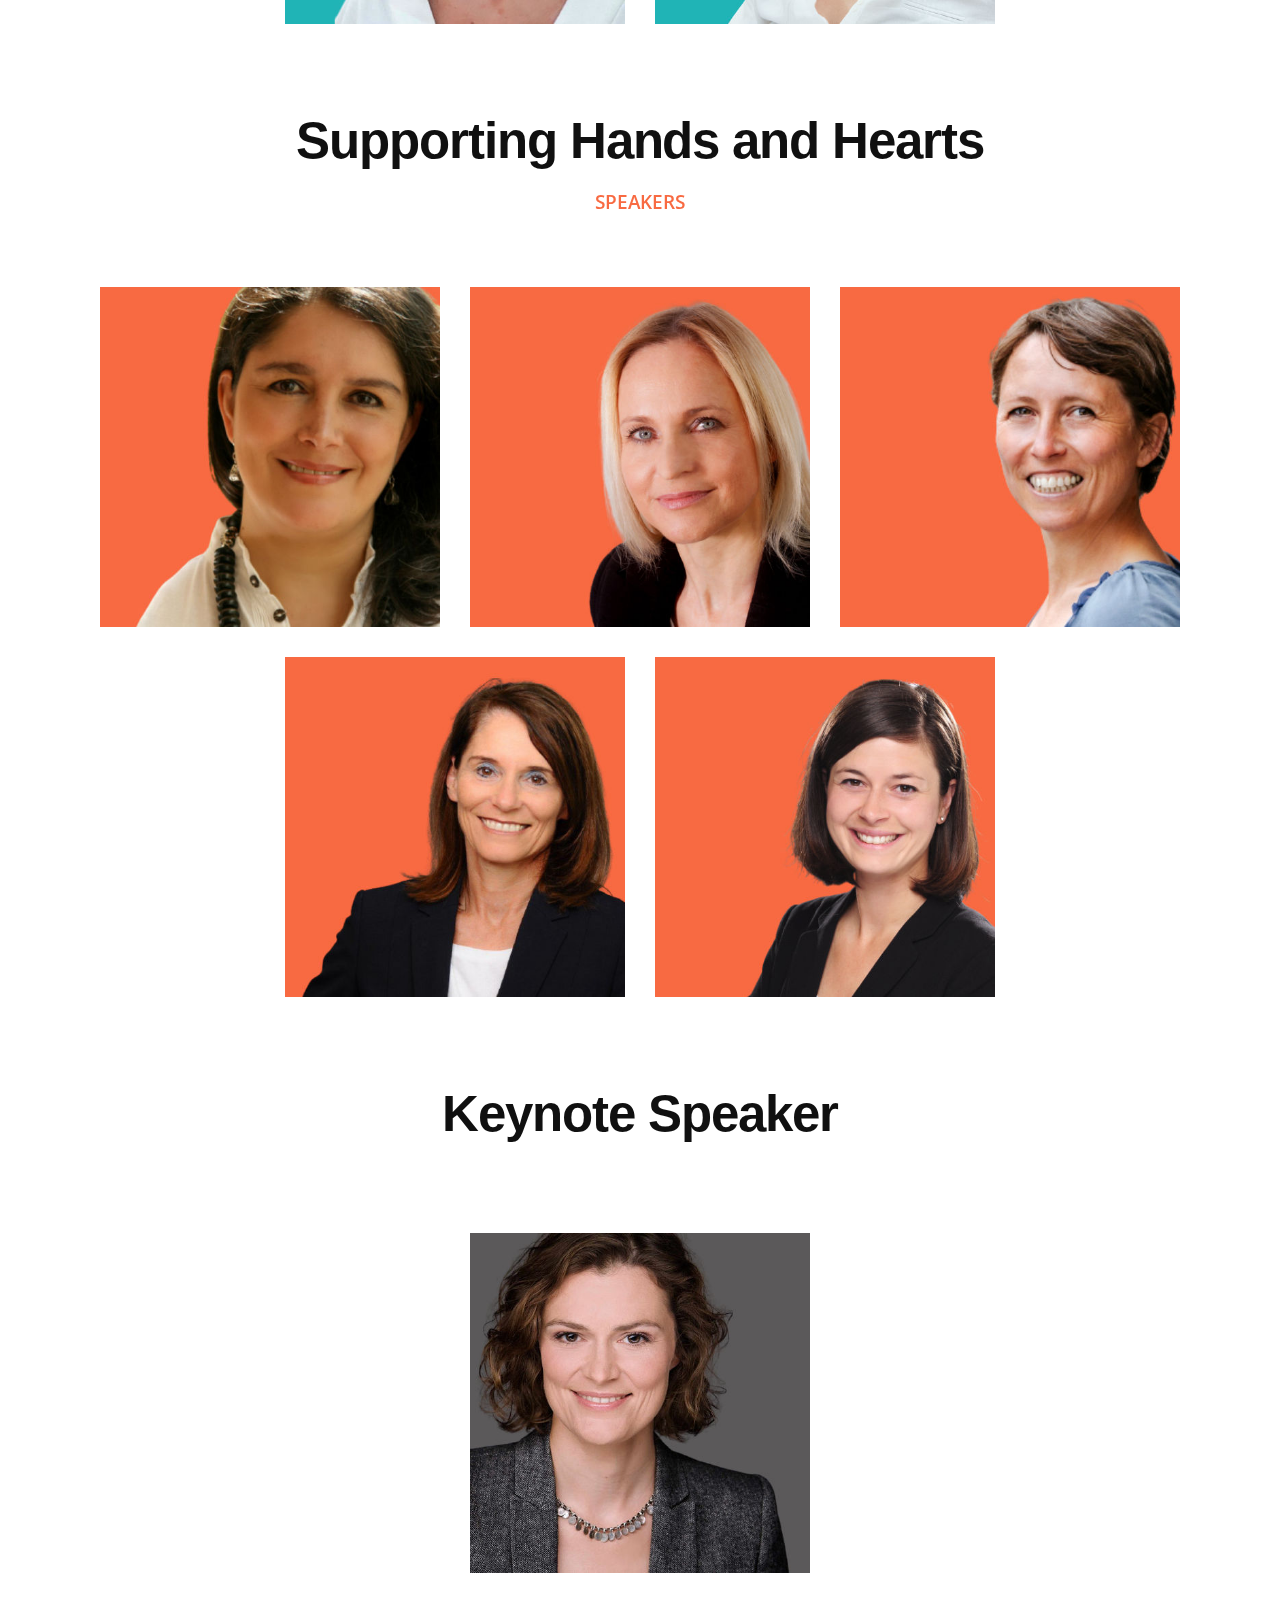
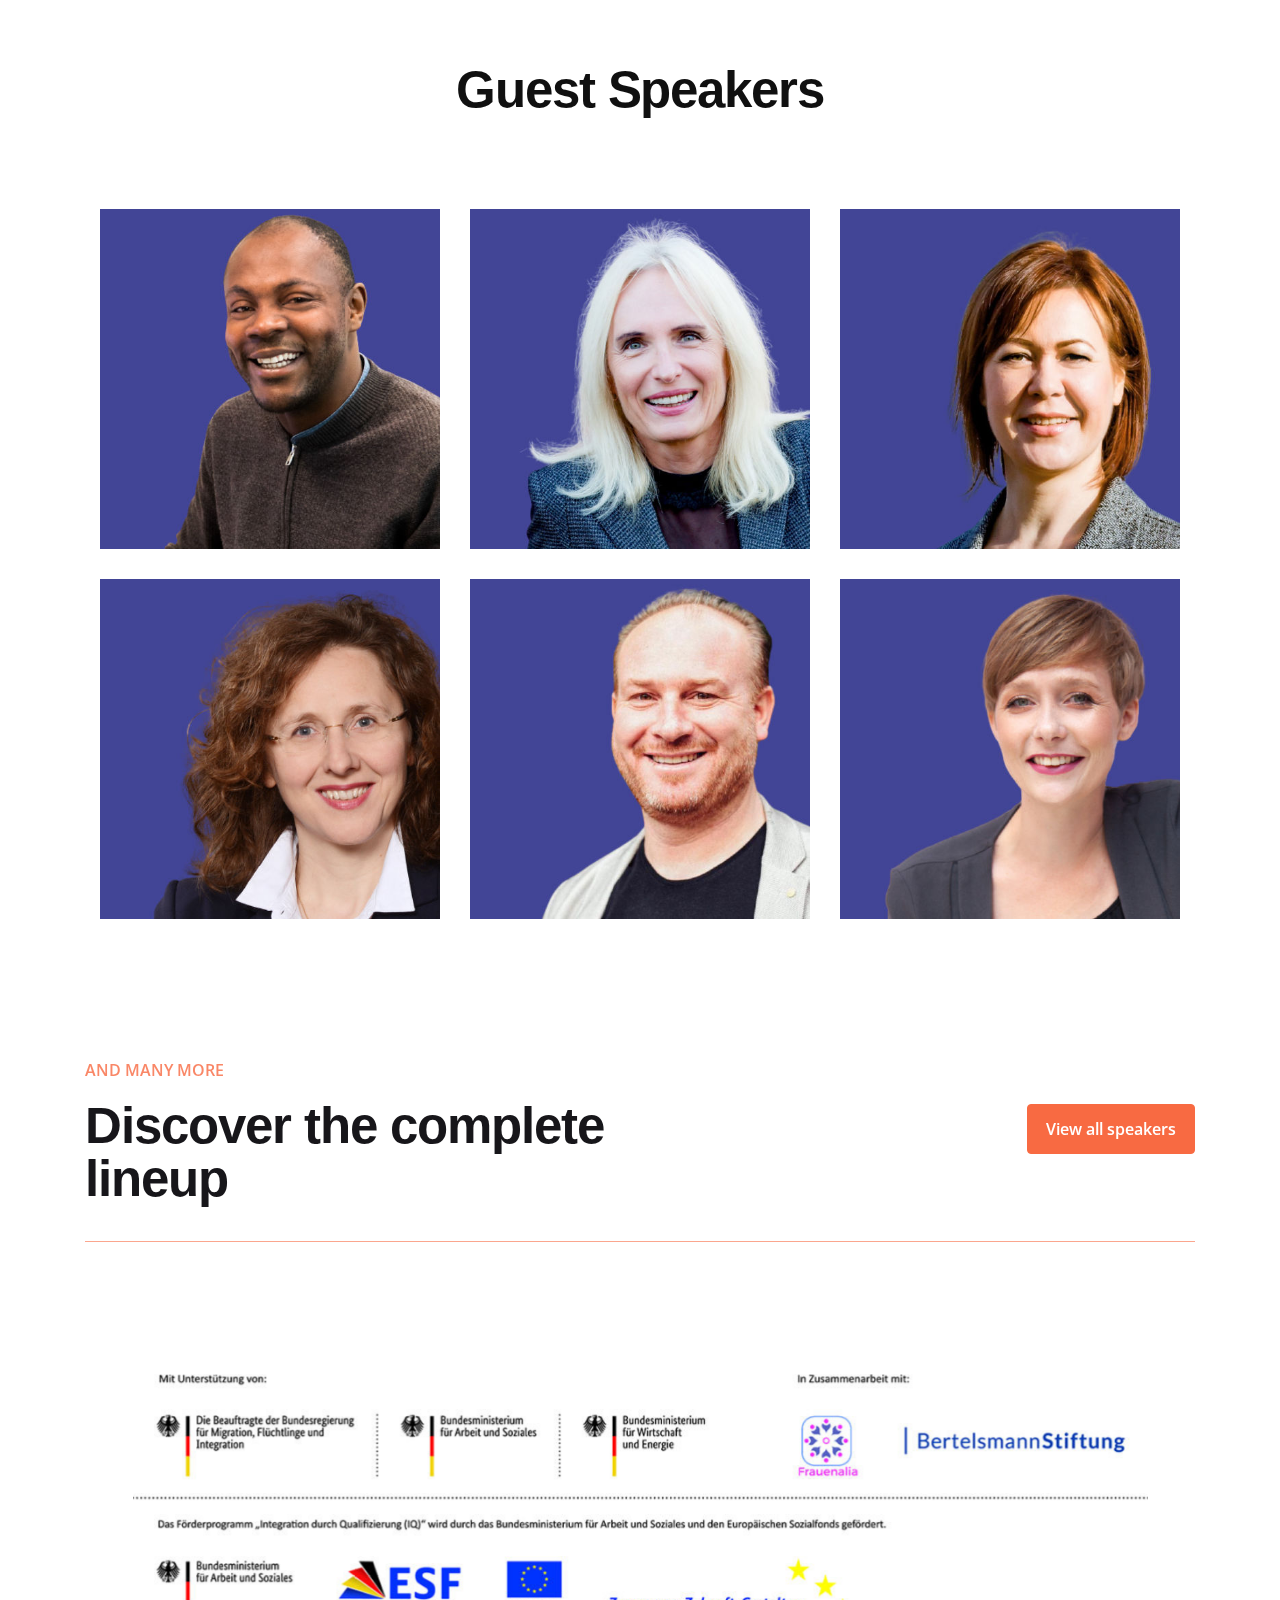
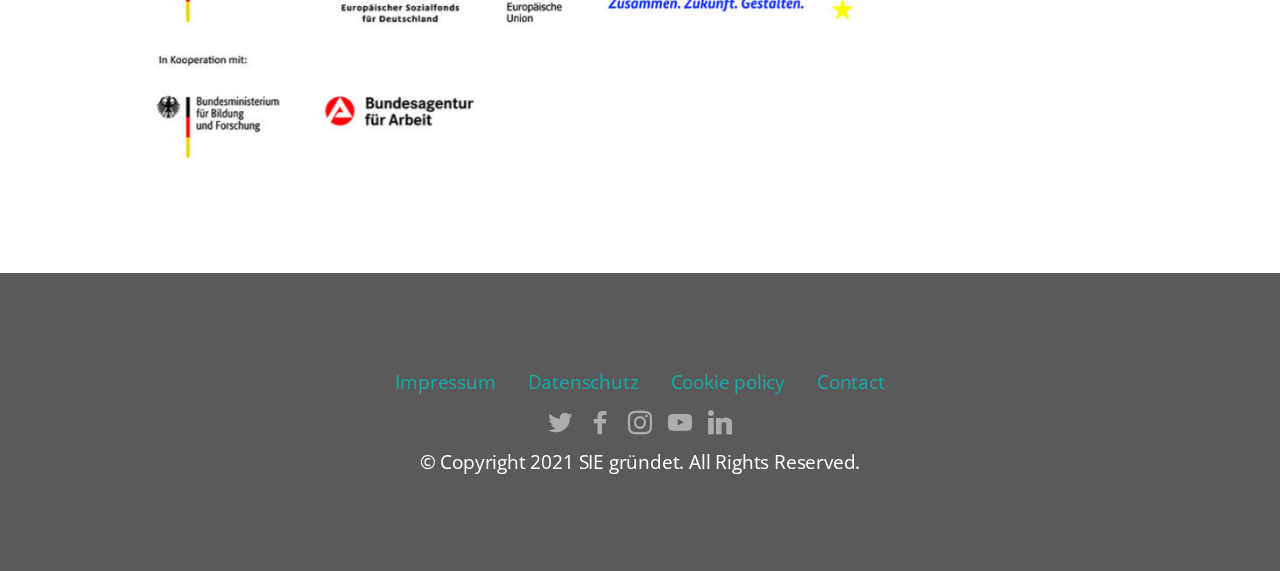
==== commit a6195dab: "E530 13.9" ====
--- a/index.html
+++ b/index.html
@@ -72,7 +72,7 @@
                 <ul class="navbar-nav nav-dropdown" data-app-modern-menu="true"><li class="nav-item">
                         <a class="nav-link link text-black text-primary display-4" href="index.html#content5-d">
                             ABOUT EVENT</a>
-                    </li><li class="nav-item dropdown"><a class="nav-link link text-black text-primary dropdown-toggle display-4" href="#" data-toggle="dropdown-submenu" aria-expanded="false">PROGRAMM</a><div class="dropdown-menu"><a class="text-black text-primary dropdown-item display-4" href="index.html#tabs2-31">Schedule</a><a class="text-black text-primary dropdown-item display-4" href="ateliers.html" aria-expanded="false">Ateliers</a></div></li><li class="nav-item"><a class="nav-link link text-black text-primary display-4" href="https://live.sie-gruendet.de" aria-expanded="true">REGISTRATION</a></li></ul>
+                    </li></ul>
             </div>
 
             <div class="brand-container">
@@ -116,7 +116,7 @@
         
         <div class="row justify-content-center">
             <div class="col-12 col-md-11">
-                <div class="carousel slide" id="sNxJbDGxnJ" data-interval="NaN">
+                <div class="carousel slide" id="thiXxuFNgx" data-interval="NaN">
                
                     <div class="carousel-inner">
                         <div class="carousel-item slider-image item active">
@@ -129,7 +129,7 @@
                         
                     </div>
                     
-                    <a class="carousel-control carousel-control-next" role="button" data-slide="next" href="#sNxJbDGxnJ">
+                    <a class="carousel-control carousel-control-next" role="button" data-slide="next" href="#thiXxuFNgx">
                        
                         <span class="sr-only">Next</span>
                     </a>
@@ -139,46 +139,22 @@
     </div>
 </section>
 
-<section class="header1 conferencem4_header1 cid-sAuuH0mISD mbr-parallax-background" id="header1-1">
-
-    
-
-    <div class="mbr-overlay" style="opacity: 0.8; background-color: rgb(18, 174, 170);">
-    </div>
-
-
-    <div class="image"></div>
-
-    <div class="container">
-        <div class="row">
-            <div class="col-lg-12 position">
-                <h3 class="mbr-section-subtitle mbr-semibold mbr-fonts-style display-7">8 / 9 / 10 - SEPTEMBER&nbsp;</h3>
-                <h1 class="mbr-section-title mbr-bold mbr-fonts-style display-1">The summit for women</h1>
-                <div class="typed-text display-1">
-                    <span>
-                        <span class="animated-element mbr-bold" data-word1="entrepreneurs" data-word2="migrants" data-word3="courageous" data-speed="1">
-                        </span>
-                    </span>
-                </div>
-                <h1 class="mbr-section-title mbr-bold mbr-fonts-style display-1">in Germany</h1>
-                <p class="mbr-text mbr-fonts-style display-4">Would you like <strong>to start a business</strong> in Germany?<br>Have you <strong>already set up a business</strong> in Germany?<br>Be part of this summit for international women entrepreneurs!<br></p>
-                <div class="mbr-section-btn"><a class="btn btn-success display-4" type="submit" href="https://live.sie-gruendet.de"><span class="fa fa-long-arrow-right mbr-iconfont mbr-iconfont-btn"></span>REGISTRATION</a></div>
-            </div>
-            <div class="info__block col-lg-12 align-left position justify-content-sm-start">
-                
-                
-
-                
-            <div class="info__block-item">
-                    <div class="divider"></div>
-                    <h4 class="title__item mbr-bold mbr-fonts-style display-5">16</h4>
-                    <p class="text__item mbr-bold mbr-fonts-style display-4">Speakers</p>
-                </div><div class="info__block-item">
-                    <div class="divider"></div>
-                    <h4 class="title__item mbr-bold mbr-fonts-style display-5">&gt;15</h4>
-                    <p class="text__item mbr-bold mbr-fonts-style display-4">Events</p>
-                </div></div>
-        </div>
+<section class="header1 cid-te13dW86G9 mbr-fullscreen mbr-parallax-background" id="header1-3h">
+
+    
+
+    <div class="mbr-overlay" style="opacity: 0.7; background-color: rgb(0, 0, 0);">
+    </div>
+
+    <div class="container">
+        <h1 class="mbr-card-title mbr-fonts-style mb-md-4 display-2"><strong>
+            SIE gründet is looking into the future</strong></h1>
+        <h2 class="mbr-text mbr-fonts-style display-7">Would you like to start a business in Germany?<div>Have you already set up a business in Germany?</div><div>Be part soon of this concept for international women entrepreneurs in Germany!</div></h2>
+        
+        <div class="mbr-section-btn icon-wrap"><a href="#" class="btn btn-primary card-btn column display-7">
+                <svg xmlns="http://www.w3.org/2000/svg" width="50" height="50" fill="currentColor" class="bi bi-arrow-down-short rotate" viewBox="0 0 16 16">
+                    <path fill-rule="evenodd" d="M8 4a.5.5 0 0 1 .5.5v5.793l2.146-2.147a.5.5 0 0 1 .708.708l-3 3a.5.5 0 0 1-.708 0l-3-3a.5.5 0 1 1 .708-.708L7.5 10.293V4.5A.5.5 0 0 1 8 4z"></path>
+                </svg>Coming SOON</a></div>
     </div>
 </section>
 
@@ -215,7 +191,7 @@
 			<div class="col-lg-1 d-none d-lg-block"></div>
 			<div class="col-lg-4">
 				<h3 class="mbr-section-subtitle mbr-semibold mbr-fonts-style display-4">ABOUT EVENT</h3>
-				<h2 class="mbr-section-title mbr-bold mbr-fonts-style display-2">What we want</h2>
+				<h2 class="mbr-section-title mbr-bold mbr-fonts-style display-2">Whüat we want</h2>
 				<p class="mbr-text mbr-fonts-style display-4"><strong>Increase the visibility of international women entrepreneurs</strong>: Show all the facets of their international business activities and their intercultural diversity.<br><br>Promote <strong>Germany as a start-up country for female enterprises</strong> and further promote the nationwide networking of different stakeholders.<br><br>Strengthen the start-up spirit among international women: <strong>show self-employment as an excellent option</strong> for transferring professional and personal skills in the German market.<br></p>
 				
 				<div class="progress_elements">
@@ -266,7 +242,7 @@
         
         <div class="row justify-content-center mt-4">
             <div class="col-12 col-md-12 video-block">
-                <div class="video-wrapper"><iframe class="mbr-embedded-video" src="https://www.youtube.com/embed/-buetprKb44?rel=0&amp;amp;showinfo=0&amp;autoplay=1&amp;loop=1&amp;playlist=-buetprKb44" width="1280" height="720" frameborder="0" allowfullscreen></iframe></div>
+                <div class="video-wrapper"><iframe class="mbr-embedded-video" src="https://www.youtube.com/embed/-buetprKb44?rel=0&amp;amp;mute=1&amp;showinfo=0&amp;autoplay=1&amp;loop=1&amp;playlist=-buetprKb44" width="1280" height="720" frameborder="0" allowfullscreen></iframe></div>
                 
             </div>
         </div>
@@ -391,15 +367,13 @@
 
 	<div class="container">
 		<div class="row">
-			<div class="content__block text-white col-md-7">
+			<div class="content__block text-white col-md-12">
 				<h2 class="mbr-section-title mbr-bold mbr-fonts-style display-5">Are you a female founder in Germany who was brought up somewhere else?</h2>
 				<p class="mbr-text mbr-medium mbr-fonts-style display-4">Then SIE GRÜNDET is for you - and you are not alone! Out of the 1.3 Million self-employed women in Germany, almost 300.000 are migrants. 
 <br>And where do they come from? From all over the world, of course! Every continent is represented!!<br>SIE GRÜNDET is bringing them <strong>all together – to share, to learn, to network. 
 </strong><br><br></p>
 			</div>
-			<div class="col-md-5">
-				<div class="mbr-section-btn align-right"><a class="btn btn-success display-4" href="https://live.sie-gruendet.de">REGISTER<br></a></div>
-			</div>
+			
 		</div>
 	</div>
 </section>
@@ -422,428 +396,6 @@
 	</div>
 </section>
 
-<section class="tabs2 conferencem4_tabs2 tabs cid-sFMmNfmoKg" id="tabs2-31">
-	
-
-	
-
-	<div class="container">
-		<div class="row title__wrap">
-			<div class="title__block col-sm-12">
-				<h3 class="mbr-section-subtitle mbr-semibold mbr-fonts-style display-4">THE PROGRAMM OF PERFORMANCES</h3>
-				<h2 class="mbr-section-title mbr-bold mbr-fonts-style display-2">Schedule</h2>
-			</div>
-			
-		</div>
-		<div class="media-container-row">
-			<div class="col-12 col-md-12 plpr_0">
-				<ul class="nav nav-tabs" role="tablist">
-					<li class="nav-item"><a class="nav-link mbr-fonts-stye show active display-4" role="tab" data-toggle="tab" href="#tabs2-31_tab0" aria-selected="true">Wednesday, Sep. 08</a></li>
-					<li class="nav-item"><a class="nav-link mbr-fonts-style show active display-4" role="tab" data-toggle="tab" href="#tabs2-31_tab1" aria-selected="true">
-							Thursday, Sep. 09</a></li>
-					<li class="nav-item"><a class="nav-link mbr-fonts-style show active display-4" role="tab" data-toggle="tab" href="#tabs2-31_tab2" aria-selected="true">
-							Friday, Sep. 10</a></li>
-					
-					
-				</ul>
-				<div class="tab-content">
-					<div id="tab1" class="tab-pane in active" role="tabpanel">
-						<div>
-							
-							
-							
-						<div class="row wrap">
-								<div class="col-lg-2 plpr_0 align-items-stretch">
-									<p class="text__time mbr-fonts-style display-4"><strong>15.00&nbsp; Uhr</strong></p>
-
-								</div>
-								<div class="col-lg-3 plpr_0 align-items-stretch">
-									<p class="mbr-text mbr-fonts-style display-4"><strong>Welcome session</strong><br>
-									</p>
-
-								</div>
-								<div class="col-lg-3 plpr_0 align-items-stretch">
-									<p class="text__author mbr-fonts-style display-4"><strong>Vorkongress</strong></p>
-
-								</div>
-								<div class="col-lg-2 plpr_0 align-items-stretch">
-									<p class="text__hall mbr-fonts-style display-4">Virtual main stage</p>
-
-								</div>
-								<div class="col-lg-2 plpr_0 align-items-stretch btn__table">
-									<div class="mbr-section-btn align-right"><a class="btn btn-sm btn-secondary-outline display-4" href="index.html#form2-1j">&nbsp;Register<span class="mobi-mbri mobi-mbri-right mbr-bold mbr-iconfont mbr-iconfont-btn"></span></a></div>
-								</div>
-							</div><div class="row wrap">
-								<div class="col-lg-2 plpr_0 align-items-stretch">
-									<p class="text__time mbr-fonts-style display-4"><strong>17.00 Uhr</strong></p>
-
-								</div>
-								<div class="col-lg-3 plpr_0 align-items-stretch">
-									<p class="mbr-text mbr-fonts-style display-4"><strong>Closure</strong>&nbsp;<br>
-									</p>
-
-								</div>
-								<div class="col-lg-3 plpr_0 align-items-stretch">
-									<p class="text__author mbr-fonts-style display-4"><strong>Vorkongress</strong></p>
-
-								</div>
-								<div class="col-lg-2 plpr_0 align-items-stretch">
-									<p class="text__hall mbr-fonts-style display-4">Virtual main stage</p>
-
-								</div>
-								<div class="col-lg-2 plpr_0 align-items-stretch btn__table">
-									<div class="mbr-section-btn align-right"><a class="btn btn-sm btn-secondary-outline display-4" href="index.html#form2-1j">&nbsp;<br></a></div>
-								</div>
-							</div></div>
-					</div>
-
-					<div id="tab2" class="tab-pane" role="tabpanel">
-						<div>
-							
-						<div class="row wrap">
-								<div class="col-lg-2 plpr_0 align-items-stretch">
-									<p class="text__time mbr-fonts-style display-4"><strong>09:30 Uhr</strong><br><br></p>
-
-								</div>
-								<div class="col-lg-3 plpr_0 align-items-stretch">
-									<p class="mbr-text mbr-fonts-style display-4"><strong>Opening</strong><br></p>
-
-								</div>
-								<div class="col-lg-3 plpr_0 align-items-stretch">
-									<p class="text__author mbr-fonts-style display-4"><strong>Anja Vatter</strong><br>Moderatorin </p>
-
-								</div>
-								<div class="col-lg-2 plpr_0 align-items-stretch">
-									<p class="text__hall mbr-fonts-style display-4">Virtual main stage</p>
-
-								</div>
-								<div class="col-lg-2 plpr_0 align-items-stretch btn__table">
-									<div class="mbr-section-btn align-right"><a class="btn btn-sm btn-secondary-outline display-4" href="index.html#form2-1j">Register<span class="mobi-mbri mobi-mbri-right mbr-bold mbr-iconfont mbr-iconfont-btn"></span></a></div>
-								</div>
-							</div><div class="row wrap">
-								<div class="col-lg-2 plpr_0 align-items-stretch">
-									<p class="text__time mbr-fonts-style display-4"><strong>09:40 Uhr</strong><br><br></p>
-
-								</div>
-								<div class="col-lg-3 plpr_0 align-items-stretch">
-									<p class="mbr-text mbr-fonts-style display-4"><strong>Video-message&nbsp;</strong><br></p>
-
-								</div>
-								<div class="col-lg-3 plpr_0 align-items-stretch">
-									<p class="text__author mbr-fonts-style display-4"><strong>Annette Widmann-Mauz</strong><br>Staatsministerin bei der Bundeskanzlerin und Beauftragte der Bundesregierung für Migration, Flüchtlinge und Integration</p>
-
-								</div>
-								<div class="col-lg-2 plpr_0 align-items-stretch">
-									<p class="text__hall mbr-fonts-style display-4">Virtual main stage</p>
-
-								</div>
-								<div class="col-lg-2 plpr_0 align-items-stretch btn__table">
-									<div class="mbr-section-btn align-right"><a class="btn btn-sm btn-secondary-outline display-4" href="index.html#form2-1j">Register<span class="mobi-mbri mobi-mbri-right mbr-bold mbr-iconfont mbr-iconfont-btn"></span></a></div>
-								</div>
-							</div><div class="row wrap">
-								<div class="col-lg-2 plpr_0 align-items-stretch">
-									<p class="text__time mbr-fonts-style display-4"><strong>09:50 Uhr</strong><br><br></p>
-
-								</div>
-								<div class="col-lg-3 plpr_0 align-items-stretch">
-									<p class="mbr-text mbr-fonts-style display-4"><strong>Keynote</strong>&nbsp;<br></p>
-
-								</div>
-								<div class="col-lg-3 plpr_0 align-items-stretch">
-									<p class="text__author mbr-fonts-style display-4"><strong>Christine Wank<br></strong>Keynote Speaker </p>
-
-								</div>
-								<div class="col-lg-2 plpr_0 align-items-stretch">
-									<p class="text__hall mbr-fonts-style display-4">Virtual main stage</p>
-
-								</div>
-								<div class="col-lg-2 plpr_0 align-items-stretch btn__table">
-									<div class="mbr-section-btn align-right"><a class="btn btn-sm btn-secondary-outline display-4" href="index.html#form2-1j">Register<span class="mobi-mbri mobi-mbri-right mbr-bold mbr-iconfont mbr-iconfont-btn"></span></a></div>
-								</div>
-							</div><div class="row wrap">
-								<div class="col-lg-2 plpr_0 align-items-stretch">
-									<p class="text__time mbr-fonts-style display-4"><strong>10:30 Uhr<br></strong><br></p>
-
-								</div>
-								<div class="col-lg-3 plpr_0 align-items-stretch">
-									<p class="mbr-text mbr-fonts-style display-4"><strong>Multi-language&nbsp;workshops</strong><br>Breakout-Sessions<br></p>
-
-								</div>
-								<div class="col-lg-3 plpr_0 align-items-stretch">
-									<p class="text__author mbr-fonts-style display-4">7 Speakers&nbsp;<br></p>
-
-								</div>
-								<div class="col-lg-2 plpr_0 align-items-stretch">
-									<p class="text__hall mbr-fonts-style display-4">Virtual rooms</p>
-
-								</div>
-								<div class="col-lg-2 plpr_0 align-items-stretch btn__table">
-									<div class="mbr-section-btn align-right"><a class="btn btn-sm btn-secondary-outline display-4" href="ateliers.html"><span class="mdi-image-loupe mbr-iconfont mbr-iconfont-btn"></span>See all Ateliers</a></div>
-								</div>
-							</div><div class="row wrap">
-								<div class="col-lg-2 plpr_0 align-items-stretch">
-									<p class="text__time mbr-fonts-style display-4"><strong>11:30 Uhr</strong><br></p>
-
-								</div>
-								<div class="col-lg-3 plpr_0 align-items-stretch">
-									<p class="mbr-text mbr-fonts-style display-4"><strong>Café &amp; Networking</strong><br>&nbsp;<br></p>
-
-								</div>
-								<div class="col-lg-3 plpr_0 align-items-stretch">
-									<p class="text__author mbr-fonts-style display-4"></p>
-
-								</div>
-								<div class="col-lg-2 plpr_0 align-items-stretch">
-									<p class="text__hall mbr-fonts-style display-4">Virtual platform</p>
-
-								</div>
-								<div class="col-lg-2 plpr_0 align-items-stretch btn__table">
-									<div class="mbr-section-btn align-right"><a class="btn btn-sm btn-secondary-outline display-4" href="index.html#form2-1j">Register<span class="mobi-mbri mobi-mbri-right mbr-bold mbr-iconfont mbr-iconfont-btn"></span></a></div>
-								</div>
-							</div><div class="row wrap">
-								<div class="col-lg-2 plpr_0 align-items-stretch">
-									<p class="text__time mbr-fonts-style display-4"><strong>11:50 Uhr</strong><br><br></p>
-
-								</div>
-								<div class="col-lg-3 plpr_0 align-items-stretch">
-									<p class="mbr-text mbr-fonts-style display-4"><strong>Round table</strong><br><strong><br></strong><br></p>
-
-								</div>
-								<div class="col-lg-3 plpr_0 align-items-stretch">
-									<p class="text__author mbr-fonts-style display-4"><strong>Dr. Anette Rückert&nbsp;</strong><br>Referatsleiterin <a href="http://www.bmwi.de" class="text-primary" target="_blank">BMWI- Bundesministerium für Wirtschaft</a> und Energie
-<br><strong>Sabine</strong> <strong>Daniel</strong><br>Referatsleiterin Frauen und Gleichstellung, <a href="https://www.berlin.de/sen/frauen/ " class="text-primary" target="_blank">Berliner Senatsverwaltung für Gesundheit, Pflege und Gleichstellung</a>
-<br><strong>Mathias<a href="https://www.linkedin.com/in/matthias-henel-b36923a5/?originalSubdomain=de" class="text-primary" target="_blank"> </a>Henel</strong><br> <a href="https://www.linkedin.com/in/matthias-henel-b36923a5/?originalSubdomain=de" class="text-primary" target="_blank">Wirtschaftsförderung Stadt Mannheim</a> 
-<br><strong>Bettine</strong> <strong>Schmitz</strong><br>Co-founder, <a href="https://www.auxxo-fcf.com" class="text-primary" target="_blank">AUXXO Female Catalyst Fund</a>  
-<br><strong>Paulina</strong> <strong>Carrera</strong><br>Founder<a href="https://www.hillifruits.de" class="text-primary" target="_blank"> Hilli Fruits</a><br></p>
-
-								</div>
-								<div class="col-lg-2 plpr_0 align-items-stretch">
-									<p class="text__hall mbr-fonts-style display-4">Virtual main stage</p>
-
-								</div>
-								<div class="col-lg-2 plpr_0 align-items-stretch btn__table">
-									<div class="mbr-section-btn align-right"><a class="btn btn-sm btn-secondary-outline display-4" href="index.html#form2-1j">Register<span class="mobi-mbri mobi-mbri-right mbr-bold mbr-iconfont mbr-iconfont-btn"></span></a></div>
-								</div>
-							</div><div class="row wrap">
-								<div class="col-lg-2 plpr_0 align-items-stretch">
-									<p class="text__time mbr-fonts-style display-4"><strong>12:30 Uhr</strong><br></p>
-
-								</div>
-								<div class="col-lg-3 plpr_0 align-items-stretch">
-									<p class="mbr-text mbr-fonts-style display-4"><strong>Networking time&nbsp;&nbsp;</strong><br></p>
-
-								</div>
-								<div class="col-lg-3 plpr_0 align-items-stretch">
-									<p class="text__author mbr-fonts-style display-4">Groups Matching</p>
-
-								</div>
-								<div class="col-lg-2 plpr_0 align-items-stretch">
-									<p class="text__hall mbr-fonts-style display-4">Virtual rooms</p>
-
-								</div>
-								<div class="col-lg-2 plpr_0 align-items-stretch btn__table">
-									<div class="mbr-section-btn align-right"><a class="btn btn-sm btn-secondary-outline display-4" href="index.html#form2-1j">Register<span class="mobi-mbri mobi-mbri-right mbr-bold mbr-iconfont mbr-iconfont-btn"></span></a></div>
-								</div>
-							</div><div class="row wrap">
-								<div class="col-lg-2 plpr_0 align-items-stretch">
-									<p class="text__time mbr-fonts-style display-4"><strong>13:30 Uhr</strong><br></p>
-
-								</div>
-								<div class="col-lg-3 plpr_0 align-items-stretch">
-									<p class="mbr-text mbr-fonts-style display-4"><strong>Closure</strong><br></p>
-
-								</div>
-								<div class="col-lg-3 plpr_0 align-items-stretch">
-									<p class="text__author mbr-fonts-style display-4"></p>
-
-								</div>
-								<div class="col-lg-2 plpr_0 align-items-stretch">
-									<p class="text__hall mbr-fonts-style display-4">Virtual main stage</p>
-
-								</div>
-								<div class="col-lg-2 plpr_0 align-items-stretch btn__table">
-									<div class="mbr-section-btn align-right"><a class="btn btn-sm btn-secondary-outline display-4" href="#"></a></div>
-								</div>
-							</div></div>
-					</div>
-
-
-
-					<div id="tab3" class="tab-pane" role="tabpanel">
-						<div>
-							
-						<div class="row wrap">
-								<div class="col-lg-2 plpr_0 align-items-stretch">
-									<p class="text__time mbr-fonts-style display-4"><strong>13:30 Uhr</strong><br><br></p>
-
-								</div>
-								<div class="col-lg-3 plpr_0 align-items-stretch">
-									<p class="mbr-text mbr-fonts-style display-4"><strong>Welcoming</strong><br></p>
-
-								</div>
-								<div class="col-lg-3 plpr_0 align-items-stretch">
-									<p class="text__author mbr-fonts-style display-4"><strong>Anja Vatter<br></strong>Moderatorin</p>
-
-								</div>
-								<div class="col-lg-2 plpr_0 align-items-stretch">
-									<p class="text__hall mbr-fonts-style display-4">Virtual main stage</p>
-
-								</div>
-								<div class="col-lg-2 plpr_0 align-items-stretch btn__table">
-									<div class="mbr-section-btn align-right"><a class="btn btn-sm btn-secondary-outline display-4" href="index.html#form2-1j">Register<span class="mobi-mbri mobi-mbri-right mbr-bold mbr-iconfont mbr-iconfont-btn"></span></a></div>
-								</div>
-							</div><div class="row wrap">
-								<div class="col-lg-2 plpr_0 align-items-stretch">
-									<p class="text__time mbr-fonts-style display-4"><strong>13:40 Uhr</strong><br><br></p>
-
-								</div>
-								<div class="col-lg-3 plpr_0 align-items-stretch">
-									<p class="mbr-text mbr-fonts-style display-4"><strong>Erzählsalon mit&nbsp;internationalen Unternehmerinnen</strong><br></p>
-
-								</div>
-								<div class="col-lg-3 plpr_0 align-items-stretch">
-									<p class="text__author mbr-fonts-style display-4">5 Unternehmerinnen aus 5 verschiedenen Ländern und Gründungsbereichen</p>
-
-								</div>
-								<div class="col-lg-2 plpr_0 align-items-stretch">
-									<p class="text__hall mbr-fonts-style display-4">Virtual main stage </p>
-
-								</div>
-								<div class="col-lg-2 plpr_0 align-items-stretch btn__table">
-									<div class="mbr-section-btn align-right"><a class="btn btn-sm btn-secondary-outline display-4" href="index.html#form2-1j">Register<span class="mobi-mbri mobi-mbri-right mbr-bold mbr-iconfont mbr-iconfont-btn"></span></a></div>
-								</div>
-							</div><div class="row wrap">
-								<div class="col-lg-2 plpr_0 align-items-stretch">
-									<p class="text__time mbr-fonts-style display-4"><strong>14:45 Uhr</strong><br></p>
-
-								</div>
-								<div class="col-lg-3 plpr_0 align-items-stretch">
-									<p class="mbr-text mbr-fonts-style display-4"><strong>Café &amp; Networking</strong><br><br></p>
-
-								</div>
-								<div class="col-lg-3 plpr_0 align-items-stretch">
-									<p class="text__author mbr-fonts-style display-4"></p>
-
-								</div>
-								<div class="col-lg-2 plpr_0 align-items-stretch">
-									<p class="text__hall mbr-fonts-style display-4">Virtual platform</p>
-
-								</div>
-								<div class="col-lg-2 plpr_0 align-items-stretch btn__table">
-									<div class="mbr-section-btn align-right"><a class="btn btn-sm btn-secondary-outline display-4" href="index.html#form2-1j">Register<span class="mobi-mbri mobi-mbri-right mbr-bold mbr-iconfont mbr-iconfont-btn"></span></a></div>
-								</div>
-							</div><div class="row wrap">
-								<div class="col-lg-2 plpr_0 align-items-stretch">
-									<p class="text__time mbr-fonts-style display-4"><strong>15:00 Uhr</strong><br></p>
-
-								</div>
-								<div class="col-lg-3 plpr_0 align-items-stretch">
-									<p class="mbr-text mbr-fonts-style display-4"><strong>Mehrsprachige Ateliers&nbsp;</strong><br>Breakout-Sessions&nbsp;<br></p>
-
-								</div>
-								<div class="col-lg-3 plpr_0 align-items-stretch">
-									<p class="text__author mbr-fonts-style display-4">6 Speakers&nbsp;</p>
-
-								</div>
-								<div class="col-lg-2 plpr_0 align-items-stretch">
-									<p class="text__hall mbr-fonts-style display-4">Virtual rooms</p>
-
-								</div>
-								<div class="col-lg-2 plpr_0 align-items-stretch btn__table">
-									<div class="mbr-section-btn align-right"><a class="btn btn-sm btn-secondary-outline display-4" href="ateliers.html"><span class="mdi-image-loupe mbr-iconfont mbr-iconfont-btn"></span>See all Ateliers</a></div>
-								</div>
-							</div><div class="row wrap">
-								<div class="col-lg-2 plpr_0 align-items-stretch">
-									<p class="text__time mbr-fonts-style display-4"><strong>15:50 Uhr</strong><br></p>
-
-								</div>
-								<div class="col-lg-3 plpr_0 align-items-stretch">
-									<p class="mbr-text mbr-fonts-style display-4"><strong>Das „innere Team“ einer</strong> <strong>Selbständigen</strong>&nbsp;<br></p>
-
-								</div>
-								<div class="col-lg-3 plpr_0 align-items-stretch">
-									<p class="text__author mbr-fonts-style display-4"><strong>Cecilia Paladines</strong><br> Selbständige Schauspielerin, Moderatorin und Trainerin.<br>Founder <a href="https://www.lospaladines.com" class="text-primary">Los&nbsp;Paladines</a></p>
-
-								</div>
-								<div class="col-lg-2 plpr_0 align-items-stretch">
-									<p class="text__hall mbr-fonts-style display-4">Virtual main stage</p>
-
-								</div>
-								<div class="col-lg-2 plpr_0 align-items-stretch btn__table">
-									<div class="mbr-section-btn align-right"><a class="btn btn-sm btn-secondary-outline display-4" href="index.html#form2-1j">Register<span class="mobi-mbri mobi-mbri-right mbr-bold mbr-iconfont mbr-iconfont-btn"></span></a></div>
-								</div>
-							</div><div class="row wrap">
-								<div class="col-lg-2 plpr_0 align-items-stretch">
-									<p class="text__time mbr-fonts-style display-4"><strong>16:40 Uhr</strong><br></p>
-
-								</div>
-								<div class="col-lg-3 plpr_0 align-items-stretch">
-									<p class="mbr-text mbr-fonts-style display-4"><strong>&nbsp;Farewell music performance</strong><br></p>
-
-								</div>
-								<div class="col-lg-3 plpr_0 align-items-stretch">
-									<p class="text__author mbr-fonts-style display-4"></p>
-
-								</div>
-								<div class="col-lg-2 plpr_0 align-items-stretch">
-									<p class="text__hall mbr-fonts-style display-4">Virtual main stage</p>
-
-								</div>
-								<div class="col-lg-2 plpr_0 align-items-stretch btn__table">
-									<div class="mbr-section-btn align-right"><a class="btn btn-sm btn-secondary-outline display-4" href="index.html#form2-1j">Register<span class="mobi-mbri mobi-mbri-right mbr-bold mbr-iconfont mbr-iconfont-btn"></span></a></div>
-								</div>
-							</div><div class="row wrap">
-								<div class="col-lg-2 plpr_0 align-items-stretch">
-									<p class="text__time mbr-fonts-style display-4"><strong>17:30 Uhr</strong><br></p>
-
-								</div>
-								<div class="col-lg-3 plpr_0 align-items-stretch">
-									<p class="mbr-text mbr-fonts-style display-4"><strong>Closure</strong>&nbsp;<br></p>
-
-								</div>
-								<div class="col-lg-3 plpr_0 align-items-stretch">
-									<p class="text__author mbr-fonts-style display-4"></p>
-
-								</div>
-								<div class="col-lg-2 plpr_0 align-items-stretch">
-									<p class="text__hall mbr-fonts-style display-4">Virtual main stage</p>
-
-								</div>
-								<div class="col-lg-2 plpr_0 align-items-stretch btn__table">
-									<div class="mbr-section-btn align-right"><a class="btn btn-sm btn-secondary-outline display-4" href="#"></a></div>
-								</div>
-							</div></div>
-					</div>
-
-
-
-					
-
-
-					
-				</div>
-			</div>
-		</div>
-	</div>
-</section>
-
-<section class="callToAction1 conferencem4_callToAction1 cid-sFO2tXK9HY mbr-parallax-background" id="callToAction1-36">
-
-	
-
-	
-
-	<div class="container">
-		<div class="row">
-			<div class="content__block text-white col-md-12">
-				<h2 class="mbr-section-title mbr-bold mbr-fonts-style display-5"></h2>
-				<p class="mbr-text mbr-medium mbr-fonts-style display-4"></p>
-			</div>
-			
-		</div>
-	</div>
-</section>
-
 <section class="team2 studiom4_team2 cid-sEyWGueetw" id="team2-2s">
 
     
@@ -1360,7 +912,7 @@
         
         <div class="row justify-content-center">
             <div class="col-12 col-md-11">
-                <div class="carousel slide" id="sNxJbS4efs" data-interval="NaN">
+                <div class="carousel slide" id="thiXxOaD6B" data-interval="NaN">
                
                     <div class="carousel-inner">
                         <div class="carousel-item slider-image item active">
@@ -1373,7 +925,7 @@
                         
                     </div>
                     
-                    <a class="carousel-control carousel-control-next" role="button" data-slide="next" href="#sNxJbS4efs">
+                    <a class="carousel-control carousel-control-next" role="button" data-slide="next" href="#thiXxOaD6B">
                        
                         <span class="sr-only">Next</span>
                     </a>
@@ -1446,7 +998,6 @@
   <script src="assets/popper/popper.min.js"></script>
   <script src="assets/tether/tether.min.js"></script>
   <script src="assets/bootstrap/js/bootstrap.min.js"></script>
-  <script src="assets/Typed/typed.min.js"></script>
   <script src="assets/web/assets/cookies-alert-plugin/cookies-alert-core.js"></script>
   <script src="assets/web/assets/cookies-alert-plugin/cookies-alert-script.js"></script>
   <script src="assets/smoothscroll/smooth-scroll.js"></script>
@@ -1456,7 +1007,6 @@
   <script src="assets/parallax/jarallax.min.js"></script>
   <script src="assets/playervimeo/vimeo_player.js"></script>
   <script src="assets/as-pie-progress/jquery-as-pie-progress.min.js"></script>
-  <script src="assets/mbr-tabs/mbr-tabs.js"></script>
   <script src="assets/theme/js/script.js"></script>
   
   
--- a/assets/mobirise/css/mbr-additional.css
+++ b/assets/mobirise/css/mbr-additional.css
@@ -1126,132 +1126,62 @@
 .cid-sBODXj4eA3 .carousel-fade .carousel-item-left.carousel-item-prev {
   transition: opacity 0.3s 0.1s;
 }
-.cid-sAuuH0mISD {
-  overflow: hidden;
-  padding-top: 9rem;
-  padding-bottom: 3rem;
-  background-image: url("../../../assets/images/mbr-3-1920x1280.jpg");
-}
-.cid-sAuuH0mISD .image {
-  position: absolute;
-  background-image: url("../../../assets/images/mbr-1920x1047.png");
-  background-position: center center;
-  background-repeat: no-repeat;
-  background-size: cover;
-  z-index: 1 !important;
-  width: 800px;
-  height: 500px;
-  margin-left: 38vw;
-  transform-origin: center;
-  transform: rotate(344deg);
+.cid-te13dW86G9 {
+  padding-top: 5rem;
+  padding-bottom: 4rem;
+  background-image: url("../../../assets/images/girl-macbook-2000x706.jpg");
+}
+.cid-te13dW86G9 .card-btn {
+  width: 10rem;
+  height: 10rem;
+  border-radius: 50%;
+  padding-top: 0.5rem;
+}
+.cid-te13dW86G9 .card-btn .rotate {
+  transform: rotate(225deg);
+  margin-top: 0.2rem;
+  margin-left: 0;
+}
+.cid-te13dW86G9 .card-btn svg {
+  transition: all 0.4s;
+}
+.cid-te13dW86G9 .card-btn:hover > svg {
+  transform: rotate(315deg);
 }
 @media (max-width: 991px) {
-  .cid-sAuuH0mISD .image {
-    display: none;
-  }
-}
-.cid-sAuuH0mISD .position {
-  z-index: 10;
-}
-.cid-sAuuH0mISD .mbr-section-subtitle {
-  margin: 10px 0 15px;
-  line-height: 1.55;
-  color: #ffffff;
-}
-.cid-sAuuH0mISD .mbr-section-title {
-  margin-bottom: 0;
-}
-.cid-sAuuH0mISD .mbr-text {
-  margin-top: 30px;
-}
-.cid-sAuuH0mISD .mbr-section-btn {
-  margin-top: 30px;
-}
-.cid-sAuuH0mISD .info__block {
-  display: flex;
-  flex-wrap: wrap;
-  padding-top: 20px;
-}
-.cid-sAuuH0mISD .divider {
-  background-color: #ffffff;
-  width: 100%;
-  height: 1px;
-  display: inline-block;
-}
-.cid-sAuuH0mISD .info__block-item {
-  width: 130px;
-  padding-top: 25px;
-  margin-right: 25px;
-  margin-top: 20px;
+  .cid-te13dW86G9 .card-btn {
+    right: 0;
+    top: 1.5rem;
+  }
+}
+@media (max-width: 576px) {
+  .cid-te13dW86G9 .card-btn {
+    width: 8rem;
+    height: 8rem;
+    right: 0;
+    top: 1.5rem;
+  }
+  .cid-te13dW86G9 .card-btn p {
+    margin-bottom: 0.5rem;
+  }
+}
+.cid-te13dW86G9 .column {
+  display: flex;
+  flex-direction: column;
+}
+.cid-te13dW86G9 .mbr-card-title,
+.cid-te13dW86G9 .mbr-text {
+  color: #fafafa;
+}
+.cid-te13dW86G9 .icon-wrap {
+  display: flex;
+  justify-content: flex-end;
 }
 @media (max-width: 767px) {
-  .cid-sAuuH0mISD .info__block-item {
-    margin-right: 10px;
-  }
-}
-.cid-sAuuH0mISD .title__item,
-.cid-sAuuH0mISD .text__item {
-  margin-bottom: 0;
-}
-.cid-sAuuH0mISD .text__item {
-  line-height: 1.35;
-  text-align: left;
-  color: #ffffff;
-}
-.cid-sAuuH0mISD .animated-element {
-  color: #ffffff;
-}
-.cid-sAuuH0mISD .typed-cursor {
-  opacity: 1;
-  -webkit-animation: blink 0.7s infinite;
-  -moz-animation: blink 0.7s infinite;
-  animation: blink 0.7s infinite;
-  color: #ffffff;
-}
-@keyframes blink {
-  0% {
-    opacity: 1;
-  }
-  50% {
-    opacity: 0;
-  }
-  100% {
-    opacity: 1;
-  }
-}
-@-webkit-keyframes blink {
-  0% {
-    opacity: 1;
-  }
-  50% {
-    opacity: 0;
-  }
-  100% {
-    opacity: 1;
-  }
-}
-@-moz-keyframes blink {
-  0% {
-    opacity: 1;
-  }
-  50% {
-    opacity: 0;
-  }
-  100% {
-    opacity: 1;
-  }
-}
-.cid-sAuuH0mISD .title__item {
-  text-align: left;
-  color: #ffffff;
-}
-.cid-sAuuH0mISD .mbr-section-title,
-.cid-sAuuH0mISD .typed-text {
-  color: #ffffff;
-}
-.cid-sAuuH0mISD .mbr-text,
-.cid-sAuuH0mISD .mbr-section-btn {
-  color: #ffffff;
+  .cid-te13dW86G9 .icon-wrap {
+    justify-content: center;
+    flex-wrap: wrap;
+  }
 }
 .cid-sEDRihUfUD {
   padding-top: 4rem;
@@ -1764,173 +1694,6 @@
   100% {
     transform: translateX(0px);
   }
-}
-.cid-sFMmNfmoKg {
-  padding-top: 7rem;
-  padding-bottom: 6rem;
-  background-color: #ffffff;
-}
-.cid-sFMmNfmoKg .title__wrap {
-  margin-bottom: 30px;
-}
-.cid-sFMmNfmoKg .title__block {
-  margin-bottom: 10px;
-}
-.cid-sFMmNfmoKg .mbr-section-title,
-.cid-sFMmNfmoKg .text__time,
-.cid-sFMmNfmoKg .mbr-text,
-.cid-sFMmNfmoKg .text__author,
-.cid-sFMmNfmoKg .text__hall {
-  margin-bottom: 0;
-}
-.cid-sFMmNfmoKg .mbr-section-subtitle {
-  opacity: 0.8;
-  margin-bottom: 15px;
-  color: #f86a42;
-}
-.cid-sFMmNfmoKg .buttons {
-  display: flex;
-  align-items: flex-end;
-  justify-content: flex-end;
-}
-.cid-sFMmNfmoKg .mbr-section-btn .btn-secondary-outline {
-  padding: 3px 0;
-  margin-bottom: 10px;
-  border: none !important;
-  background-color: transparent !important;
-}
-.cid-sFMmNfmoKg .mbr-section-btn .btn-secondary-outline:hover {
-  color: #12aeaa !important;
-}
-.cid-sFMmNfmoKg .wrap {
-  margin: 0;
-  padding: 25px 0;
-  border-top: 1px solid rgba(91, 89, 89, 0.4);
-}
-.cid-sFMmNfmoKg .wrap:last-child {
-  border-bottom: 1px solid rgba(91, 89, 89, 0.4);
-}
-.cid-sFMmNfmoKg .plpr_0 {
-  padding-left: 0;
-  padding-right: 0;
-}
-.cid-sFMmNfmoKg .nav-tabs .nav-item.open .nav-link:focus,
-.cid-sFMmNfmoKg .nav-tabs .nav-link.active:focus {
-  outline: none;
-}
-.cid-sFMmNfmoKg .nav-tabs {
-  flex-wrap: wrap;
-  border-bottom: none;
-  margin-bottom: 30px;
-}
-@media (max-width: 575px) {
-  .cid-sFMmNfmoKg .nav-tabs {
-    flex-direction: column;
-    align-items: flex-start;
-  }
-}
-.cid-sFMmNfmoKg .nav-tabs .nav-link {
-  border-radius: 0 !important;
-  color: #000000;
-  font-style: normal;
-  font-weight: 700;
-  border: none;
-  border-bottom: 2px solid transparent;
-  transition: all cubic-bezier(0.4, 0, 0.2, 1) 0.4s;
-  margin-right: 25px;
-  padding: 12px 0 !important;
-}
-.cid-sFMmNfmoKg .nav-tabs .nav-link:hover {
-  cursor: pointer;
-}
-.cid-sFMmNfmoKg .nav-tabs .nav-link.active {
-  font-weight: 700;
-  font-style: normal;
-  background-color: transparent !important;
-  border-bottom: 2px solid #f86a42;
-}
-.cid-sFMmNfmoKg .nav-tabs .nav-link.active:hover {
-  background-color: #f86a42;
-}
-@media (max-width: 991px) {
-  .cid-sFMmNfmoKg .align-right {
-    text-align: left !important;
-  }
-}
-@media (max-width: 575px) {
-  .cid-sFMmNfmoKg .buttons {
-    justify-content: flex-start;
-  }
-}
-.cid-sFMmNfmoKg .btn:hover .mbr-iconfont {
-  animation: animBtn ease-out 0.3s;
-}
-@keyframes animBtn {
-  0% {
-    transform: translateX(0px);
-  }
-  51% {
-    transform: translateX(20px);
-    opacity: 1;
-  }
-  52% {
-    opacity: 0;
-    transform: translateX(-20px);
-  }
-  53% {
-    opacity: 0;
-  }
-  54% {
-    opacity: 1;
-  }
-  100% {
-    transform: translateX(0px);
-  }
-}
-.cid-sFMmNfmoKg .text__author {
-  color: #f86a42;
-}
-.cid-sFO2tXK9HY {
-  padding-top: 7rem;
-  padding-bottom: 10rem;
-  background-image: url("../../../assets/images/girl-macbook-2000x706.jpg");
-}
-@media (max-width: 767px) {
-  .cid-sFO2tXK9HY .mbr-section-btn {
-    margin-top: 20px;
-    text-align: left;
-  }
-}
-.cid-sFO2tXK9HY .btn:hover .mbr-iconfont {
-  animation: animBtn ease-out 0.3s;
-}
-@keyframes animBtn {
-  0% {
-    transform: translateX(0px);
-  }
-  51% {
-    transform: translateX(20px);
-    opacity: 1;
-  }
-  52% {
-    opacity: 0;
-    transform: translateX(-20px);
-  }
-  53% {
-    opacity: 0;
-  }
-  54% {
-    opacity: 1;
-  }
-  100% {
-    transform: translateX(0px);
-  }
-}
-.cid-sFO2tXK9HY .mbr-text {
-  color: #000000;
-}
-.cid-sFO2tXK9HY .mbr-section-title {
-  color: #000000;
 }
 .cid-sEyWGueetw {
   padding-top: 90px;
--- a/assets/mobirise/css/mbr-additional.css
+++ b/assets/mobirise/css/mbr-additional.css
@@ -1126,132 +1126,62 @@
 .cid-sBODXj4eA3 .carousel-fade .carousel-item-left.carousel-item-prev {
   transition: opacity 0.3s 0.1s;
 }
-.cid-sAuuH0mISD {
-  overflow: hidden;
-  padding-top: 9rem;
-  padding-bottom: 3rem;
-  background-image: url("../../../assets/images/mbr-3-1920x1280.jpg");
-}
-.cid-sAuuH0mISD .image {
-  position: absolute;
-  background-image: url("../../../assets/images/mbr-1920x1047.png");
-  background-position: center center;
-  background-repeat: no-repeat;
-  background-size: cover;
-  z-index: 1 !important;
-  width: 800px;
-  height: 500px;
-  margin-left: 38vw;
-  transform-origin: center;
-  transform: rotate(344deg);
+.cid-te13dW86G9 {
+  padding-top: 5rem;
+  padding-bottom: 4rem;
+  background-image: url("../../../assets/images/girl-macbook-2000x706.jpg");
+}
+.cid-te13dW86G9 .card-btn {
+  width: 10rem;
+  height: 10rem;
+  border-radius: 50%;
+  padding-top: 0.5rem;
+}
+.cid-te13dW86G9 .card-btn .rotate {
+  transform: rotate(225deg);
+  margin-top: 0.2rem;
+  margin-left: 0;
+}
+.cid-te13dW86G9 .card-btn svg {
+  transition: all 0.4s;
+}
+.cid-te13dW86G9 .card-btn:hover > svg {
+  transform: rotate(315deg);
 }
 @media (max-width: 991px) {
-  .cid-sAuuH0mISD .image {
-    display: none;
-  }
-}
-.cid-sAuuH0mISD .position {
-  z-index: 10;
-}
-.cid-sAuuH0mISD .mbr-section-subtitle {
-  margin: 10px 0 15px;
-  line-height: 1.55;
-  color: #ffffff;
-}
-.cid-sAuuH0mISD .mbr-section-title {
-  margin-bottom: 0;
-}
-.cid-sAuuH0mISD .mbr-text {
-  margin-top: 30px;
-}
-.cid-sAuuH0mISD .mbr-section-btn {
-  margin-top: 30px;
-}
-.cid-sAuuH0mISD .info__block {
-  display: flex;
-  flex-wrap: wrap;
-  padding-top: 20px;
-}
-.cid-sAuuH0mISD .divider {
-  background-color: #ffffff;
-  width: 100%;
-  height: 1px;
-  display: inline-block;
-}
-.cid-sAuuH0mISD .info__block-item {
-  width: 130px;
-  padding-top: 25px;
-  margin-right: 25px;
-  margin-top: 20px;
+  .cid-te13dW86G9 .card-btn {
+    right: 0;
+    top: 1.5rem;
+  }
+}
+@media (max-width: 576px) {
+  .cid-te13dW86G9 .card-btn {
+    width: 8rem;
+    height: 8rem;
+    right: 0;
+    top: 1.5rem;
+  }
+  .cid-te13dW86G9 .card-btn p {
+    margin-bottom: 0.5rem;
+  }
+}
+.cid-te13dW86G9 .column {
+  display: flex;
+  flex-direction: column;
+}
+.cid-te13dW86G9 .mbr-card-title,
+.cid-te13dW86G9 .mbr-text {
+  color: #fafafa;
+}
+.cid-te13dW86G9 .icon-wrap {
+  display: flex;
+  justify-content: flex-end;
 }
 @media (max-width: 767px) {
-  .cid-sAuuH0mISD .info__block-item {
-    margin-right: 10px;
-  }
-}
-.cid-sAuuH0mISD .title__item,
-.cid-sAuuH0mISD .text__item {
-  margin-bottom: 0;
-}
-.cid-sAuuH0mISD .text__item {
-  line-height: 1.35;
-  text-align: left;
-  color: #ffffff;
-}
-.cid-sAuuH0mISD .animated-element {
-  color: #ffffff;
-}
-.cid-sAuuH0mISD .typed-cursor {
-  opacity: 1;
-  -webkit-animation: blink 0.7s infinite;
-  -moz-animation: blink 0.7s infinite;
-  animation: blink 0.7s infinite;
-  color: #ffffff;
-}
-@keyframes blink {
-  0% {
-    opacity: 1;
-  }
-  50% {
-    opacity: 0;
-  }
-  100% {
-    opacity: 1;
-  }
-}
-@-webkit-keyframes blink {
-  0% {
-    opacity: 1;
-  }
-  50% {
-    opacity: 0;
-  }
-  100% {
-    opacity: 1;
-  }
-}
-@-moz-keyframes blink {
-  0% {
-    opacity: 1;
-  }
-  50% {
-    opacity: 0;
-  }
-  100% {
-    opacity: 1;
-  }
-}
-.cid-sAuuH0mISD .title__item {
-  text-align: left;
-  color: #ffffff;
-}
-.cid-sAuuH0mISD .mbr-section-title,
-.cid-sAuuH0mISD .typed-text {
-  color: #ffffff;
-}
-.cid-sAuuH0mISD .mbr-text,
-.cid-sAuuH0mISD .mbr-section-btn {
-  color: #ffffff;
+  .cid-te13dW86G9 .icon-wrap {
+    justify-content: center;
+    flex-wrap: wrap;
+  }
 }
 .cid-sEDRihUfUD {
   padding-top: 4rem;
@@ -1764,173 +1694,6 @@
   100% {
     transform: translateX(0px);
   }
-}
-.cid-sFMmNfmoKg {
-  padding-top: 7rem;
-  padding-bottom: 6rem;
-  background-color: #ffffff;
-}
-.cid-sFMmNfmoKg .title__wrap {
-  margin-bottom: 30px;
-}
-.cid-sFMmNfmoKg .title__block {
-  margin-bottom: 10px;
-}
-.cid-sFMmNfmoKg .mbr-section-title,
-.cid-sFMmNfmoKg .text__time,
-.cid-sFMmNfmoKg .mbr-text,
-.cid-sFMmNfmoKg .text__author,
-.cid-sFMmNfmoKg .text__hall {
-  margin-bottom: 0;
-}
-.cid-sFMmNfmoKg .mbr-section-subtitle {
-  opacity: 0.8;
-  margin-bottom: 15px;
-  color: #f86a42;
-}
-.cid-sFMmNfmoKg .buttons {
-  display: flex;
-  align-items: flex-end;
-  justify-content: flex-end;
-}
-.cid-sFMmNfmoKg .mbr-section-btn .btn-secondary-outline {
-  padding: 3px 0;
-  margin-bottom: 10px;
-  border: none !important;
-  background-color: transparent !important;
-}
-.cid-sFMmNfmoKg .mbr-section-btn .btn-secondary-outline:hover {
-  color: #12aeaa !important;
-}
-.cid-sFMmNfmoKg .wrap {
-  margin: 0;
-  padding: 25px 0;
-  border-top: 1px solid rgba(91, 89, 89, 0.4);
-}
-.cid-sFMmNfmoKg .wrap:last-child {
-  border-bottom: 1px solid rgba(91, 89, 89, 0.4);
-}
-.cid-sFMmNfmoKg .plpr_0 {
-  padding-left: 0;
-  padding-right: 0;
-}
-.cid-sFMmNfmoKg .nav-tabs .nav-item.open .nav-link:focus,
-.cid-sFMmNfmoKg .nav-tabs .nav-link.active:focus {
-  outline: none;
-}
-.cid-sFMmNfmoKg .nav-tabs {
-  flex-wrap: wrap;
-  border-bottom: none;
-  margin-bottom: 30px;
-}
-@media (max-width: 575px) {
-  .cid-sFMmNfmoKg .nav-tabs {
-    flex-direction: column;
-    align-items: flex-start;
-  }
-}
-.cid-sFMmNfmoKg .nav-tabs .nav-link {
-  border-radius: 0 !important;
-  color: #000000;
-  font-style: normal;
-  font-weight: 700;
-  border: none;
-  border-bottom: 2px solid transparent;
-  transition: all cubic-bezier(0.4, 0, 0.2, 1) 0.4s;
-  margin-right: 25px;
-  padding: 12px 0 !important;
-}
-.cid-sFMmNfmoKg .nav-tabs .nav-link:hover {
-  cursor: pointer;
-}
-.cid-sFMmNfmoKg .nav-tabs .nav-link.active {
-  font-weight: 700;
-  font-style: normal;
-  background-color: transparent !important;
-  border-bottom: 2px solid #f86a42;
-}
-.cid-sFMmNfmoKg .nav-tabs .nav-link.active:hover {
-  background-color: #f86a42;
-}
-@media (max-width: 991px) {
-  .cid-sFMmNfmoKg .align-right {
-    text-align: left !important;
-  }
-}
-@media (max-width: 575px) {
-  .cid-sFMmNfmoKg .buttons {
-    justify-content: flex-start;
-  }
-}
-.cid-sFMmNfmoKg .btn:hover .mbr-iconfont {
-  animation: animBtn ease-out 0.3s;
-}
-@keyframes animBtn {
-  0% {
-    transform: translateX(0px);
-  }
-  51% {
-    transform: translateX(20px);
-    opacity: 1;
-  }
-  52% {
-    opacity: 0;
-    transform: translateX(-20px);
-  }
-  53% {
-    opacity: 0;
-  }
-  54% {
-    opacity: 1;
-  }
-  100% {
-    transform: translateX(0px);
-  }
-}
-.cid-sFMmNfmoKg .text__author {
-  color: #f86a42;
-}
-.cid-sFO2tXK9HY {
-  padding-top: 7rem;
-  padding-bottom: 10rem;
-  background-image: url("../../../assets/images/girl-macbook-2000x706.jpg");
-}
-@media (max-width: 767px) {
-  .cid-sFO2tXK9HY .mbr-section-btn {
-    margin-top: 20px;
-    text-align: left;
-  }
-}
-.cid-sFO2tXK9HY .btn:hover .mbr-iconfont {
-  animation: animBtn ease-out 0.3s;
-}
-@keyframes animBtn {
-  0% {
-    transform: translateX(0px);
-  }
-  51% {
-    transform: translateX(20px);
-    opacity: 1;
-  }
-  52% {
-    opacity: 0;
-    transform: translateX(-20px);
-  }
-  53% {
-    opacity: 0;
-  }
-  54% {
-    opacity: 1;
-  }
-  100% {
-    transform: translateX(0px);
-  }
-}
-.cid-sFO2tXK9HY .mbr-text {
-  color: #000000;
-}
-.cid-sFO2tXK9HY .mbr-section-title {
-  color: #000000;
 }
 .cid-sEyWGueetw {
   padding-top: 90px;
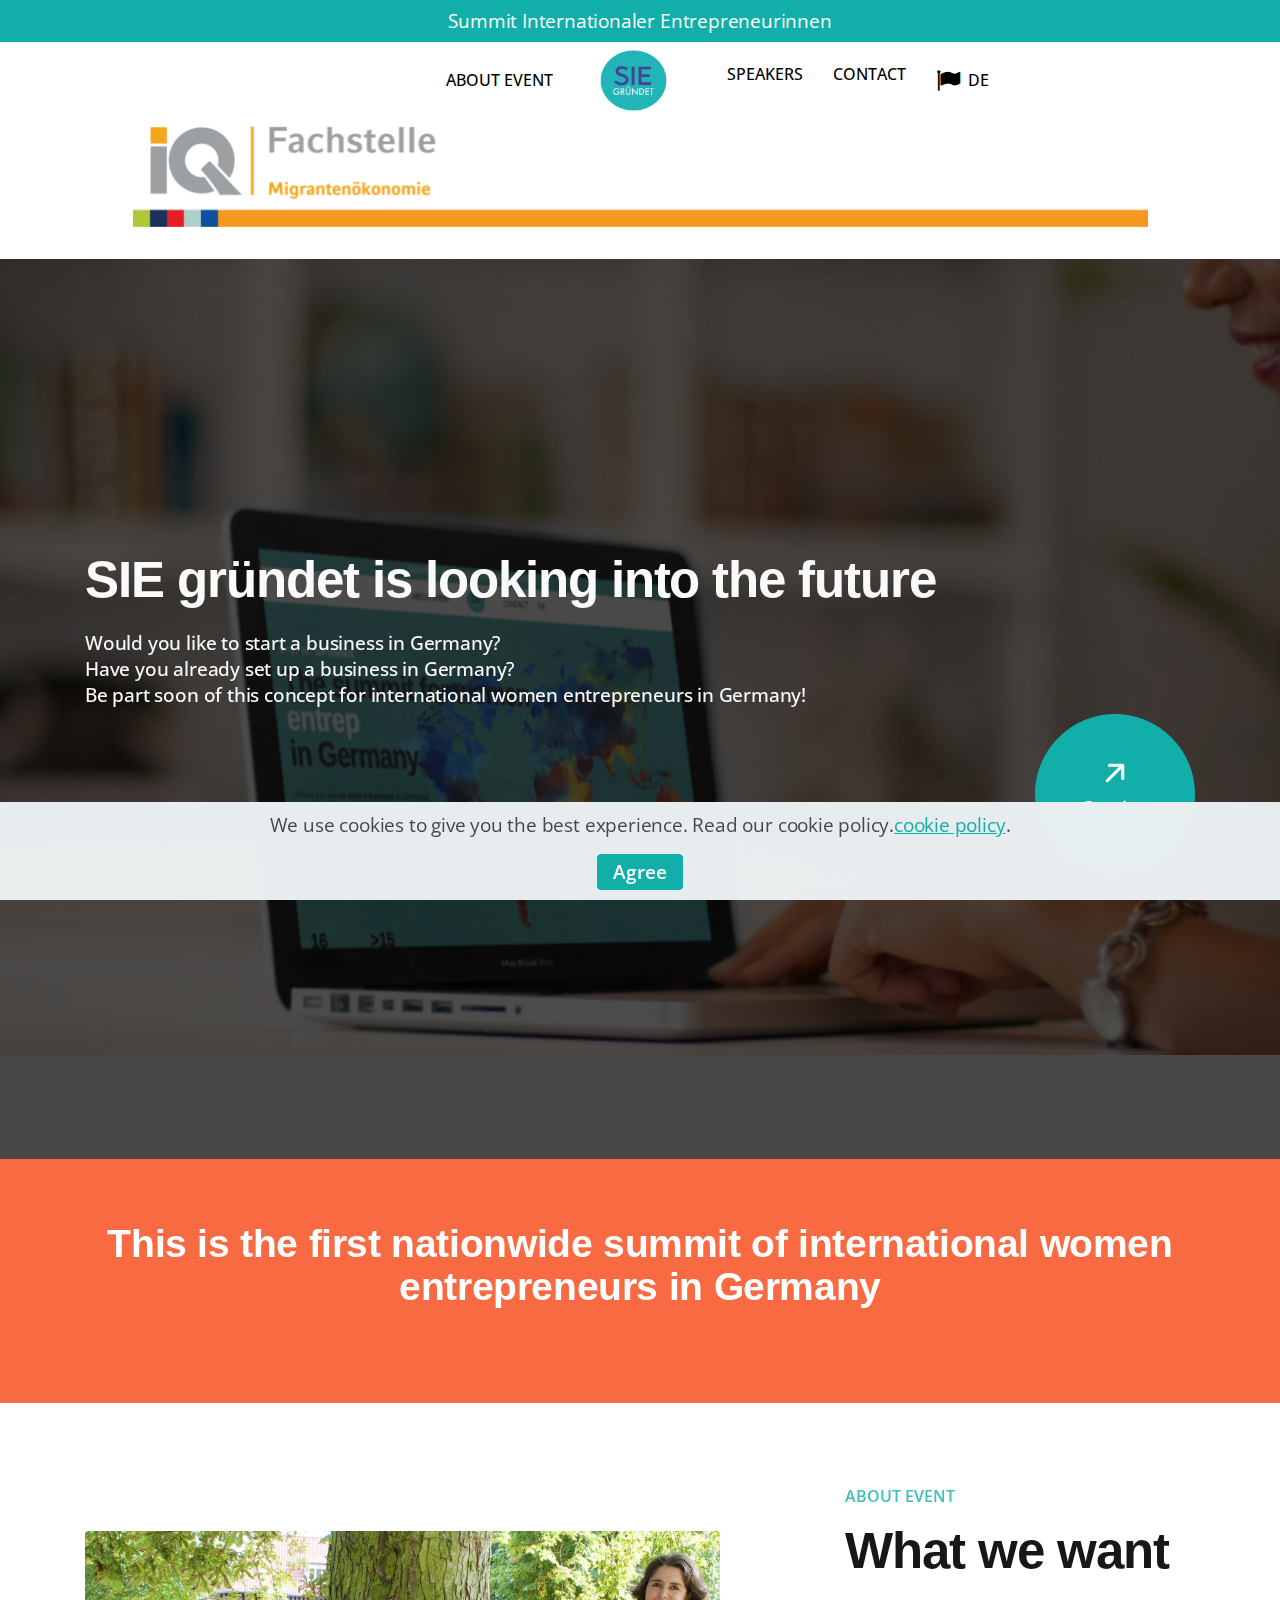
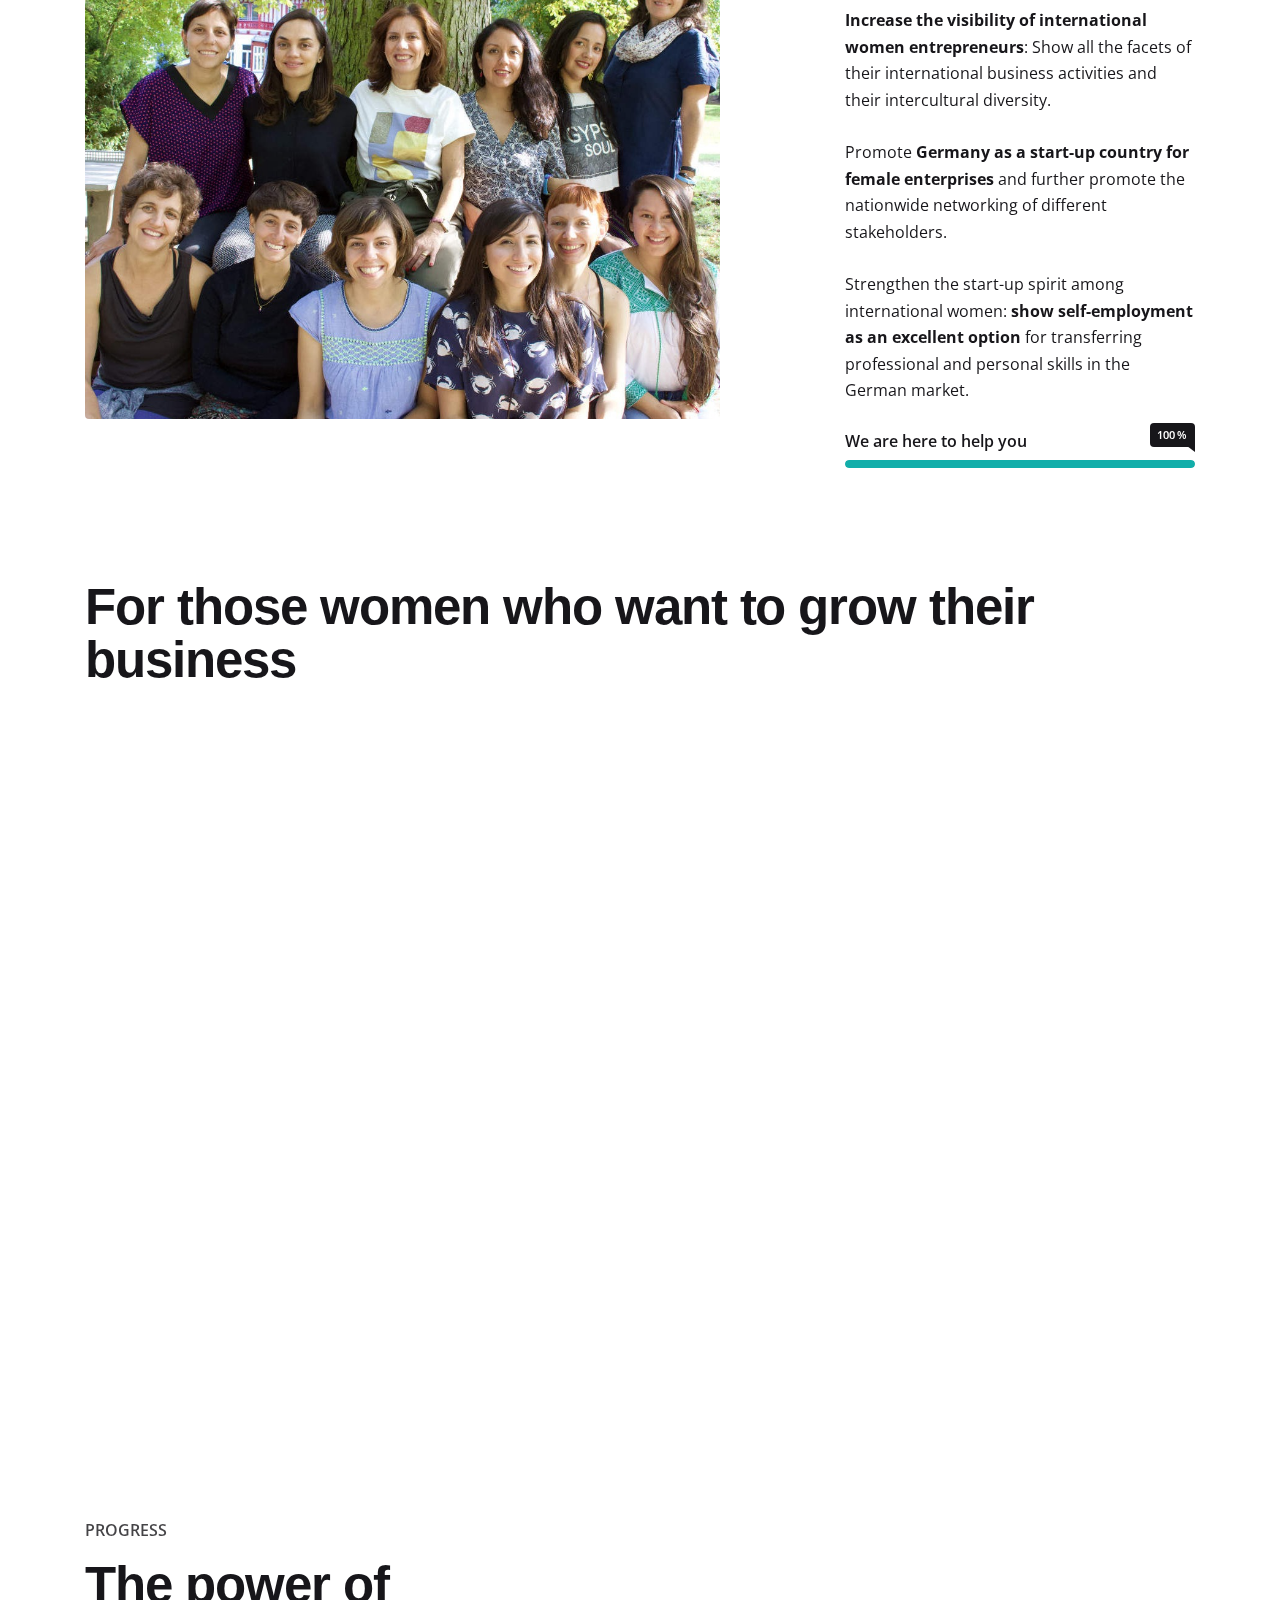
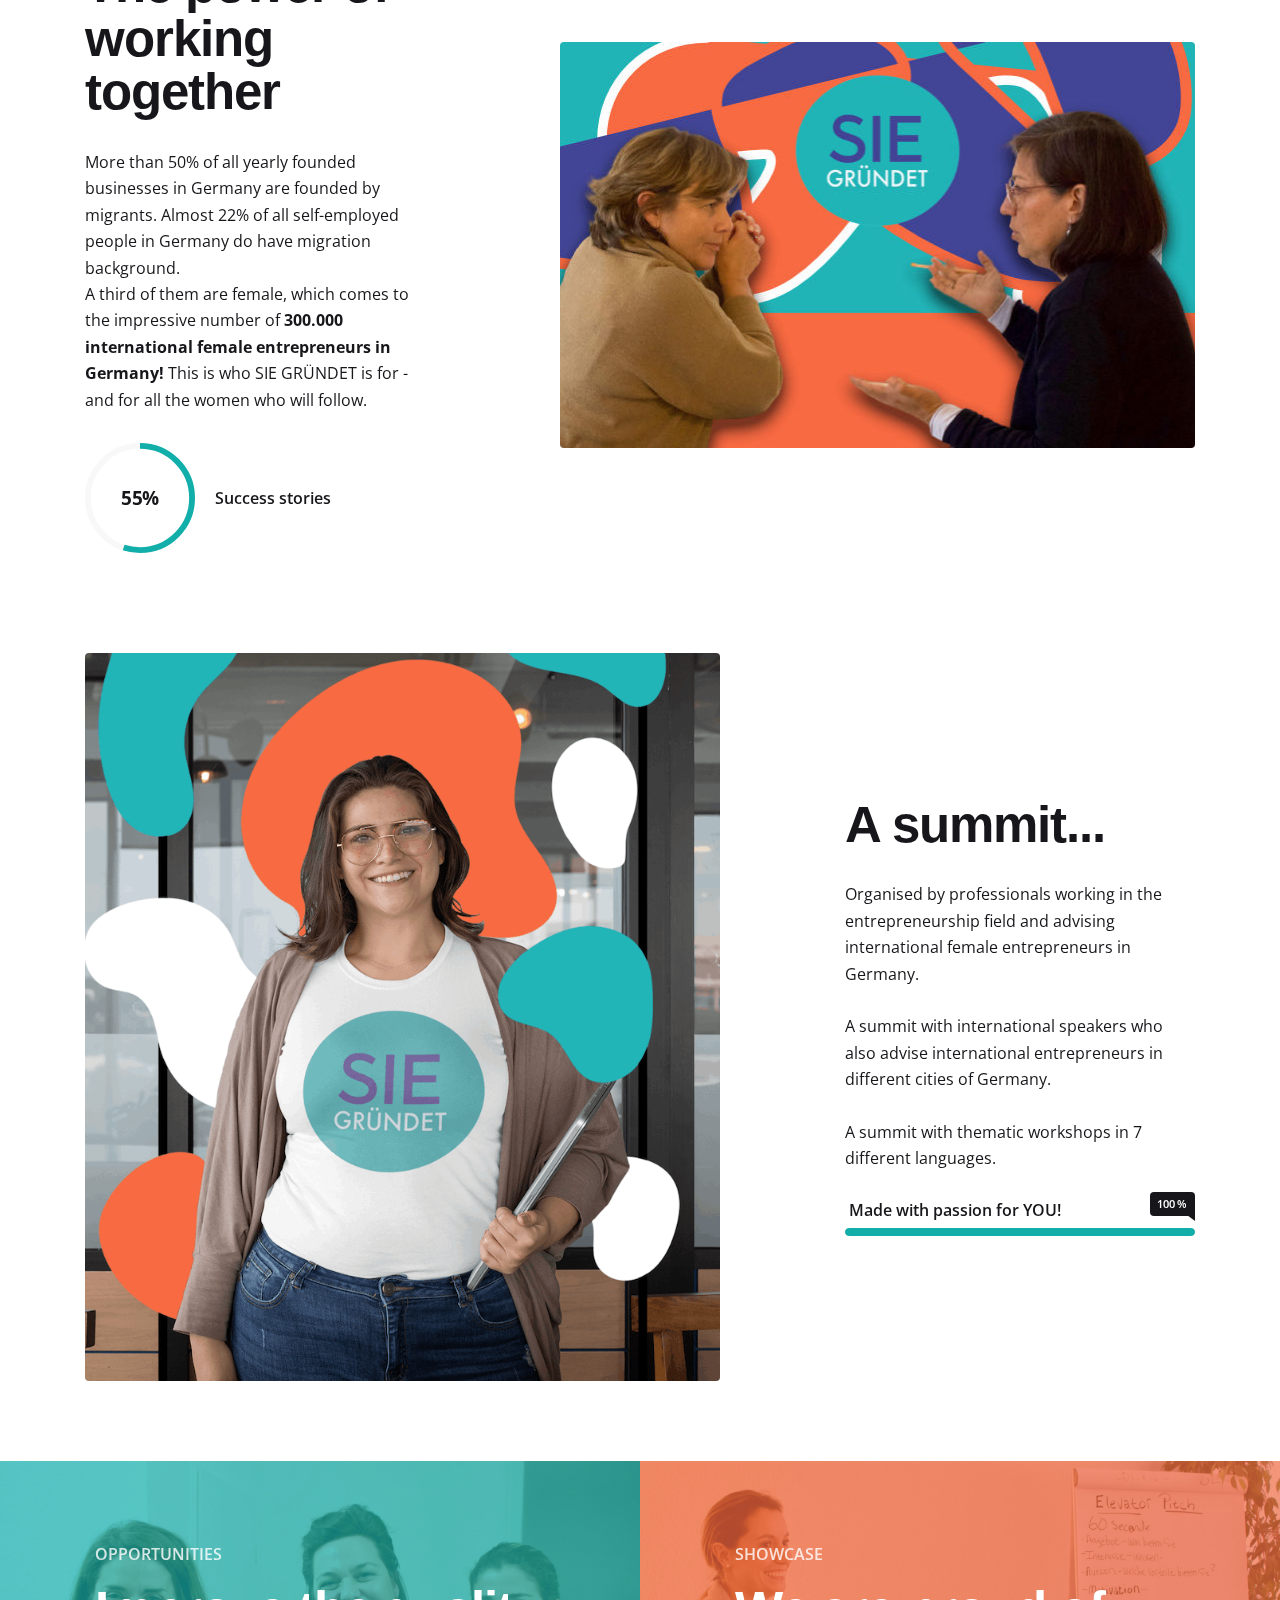
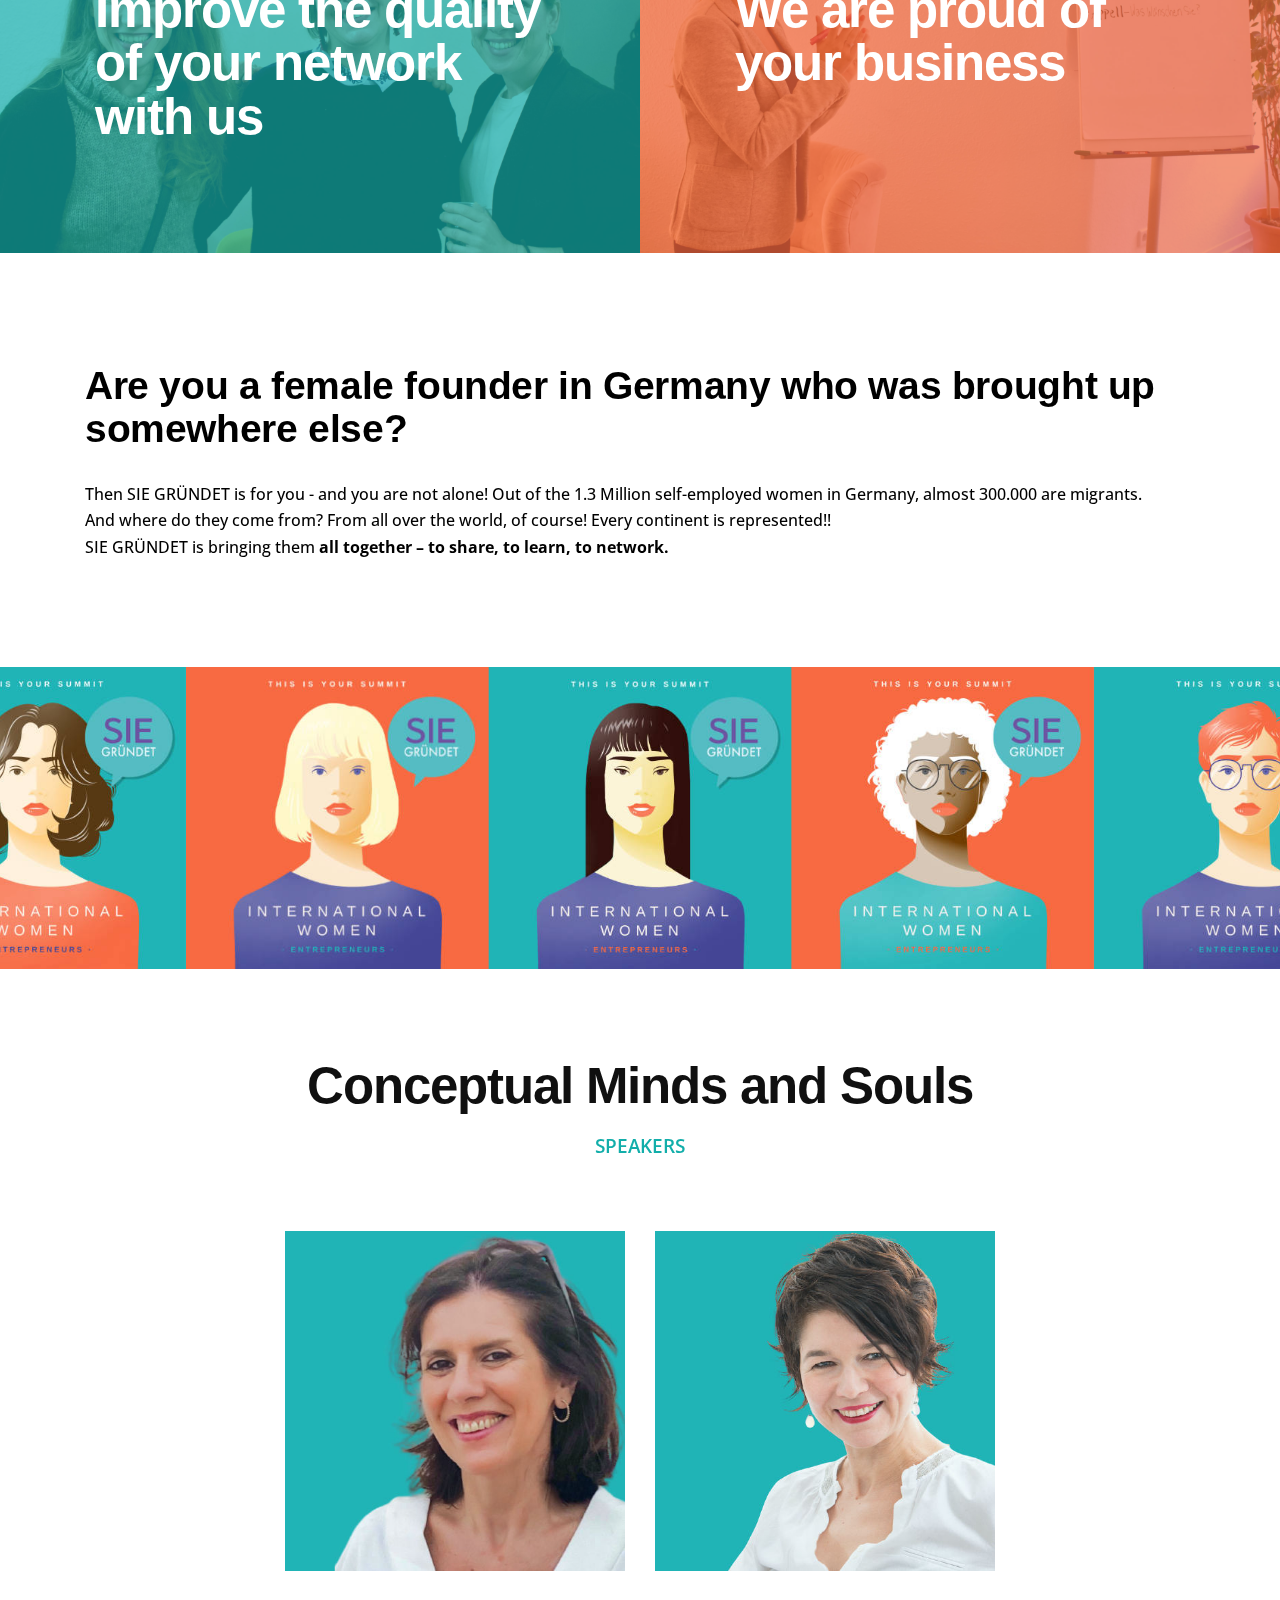
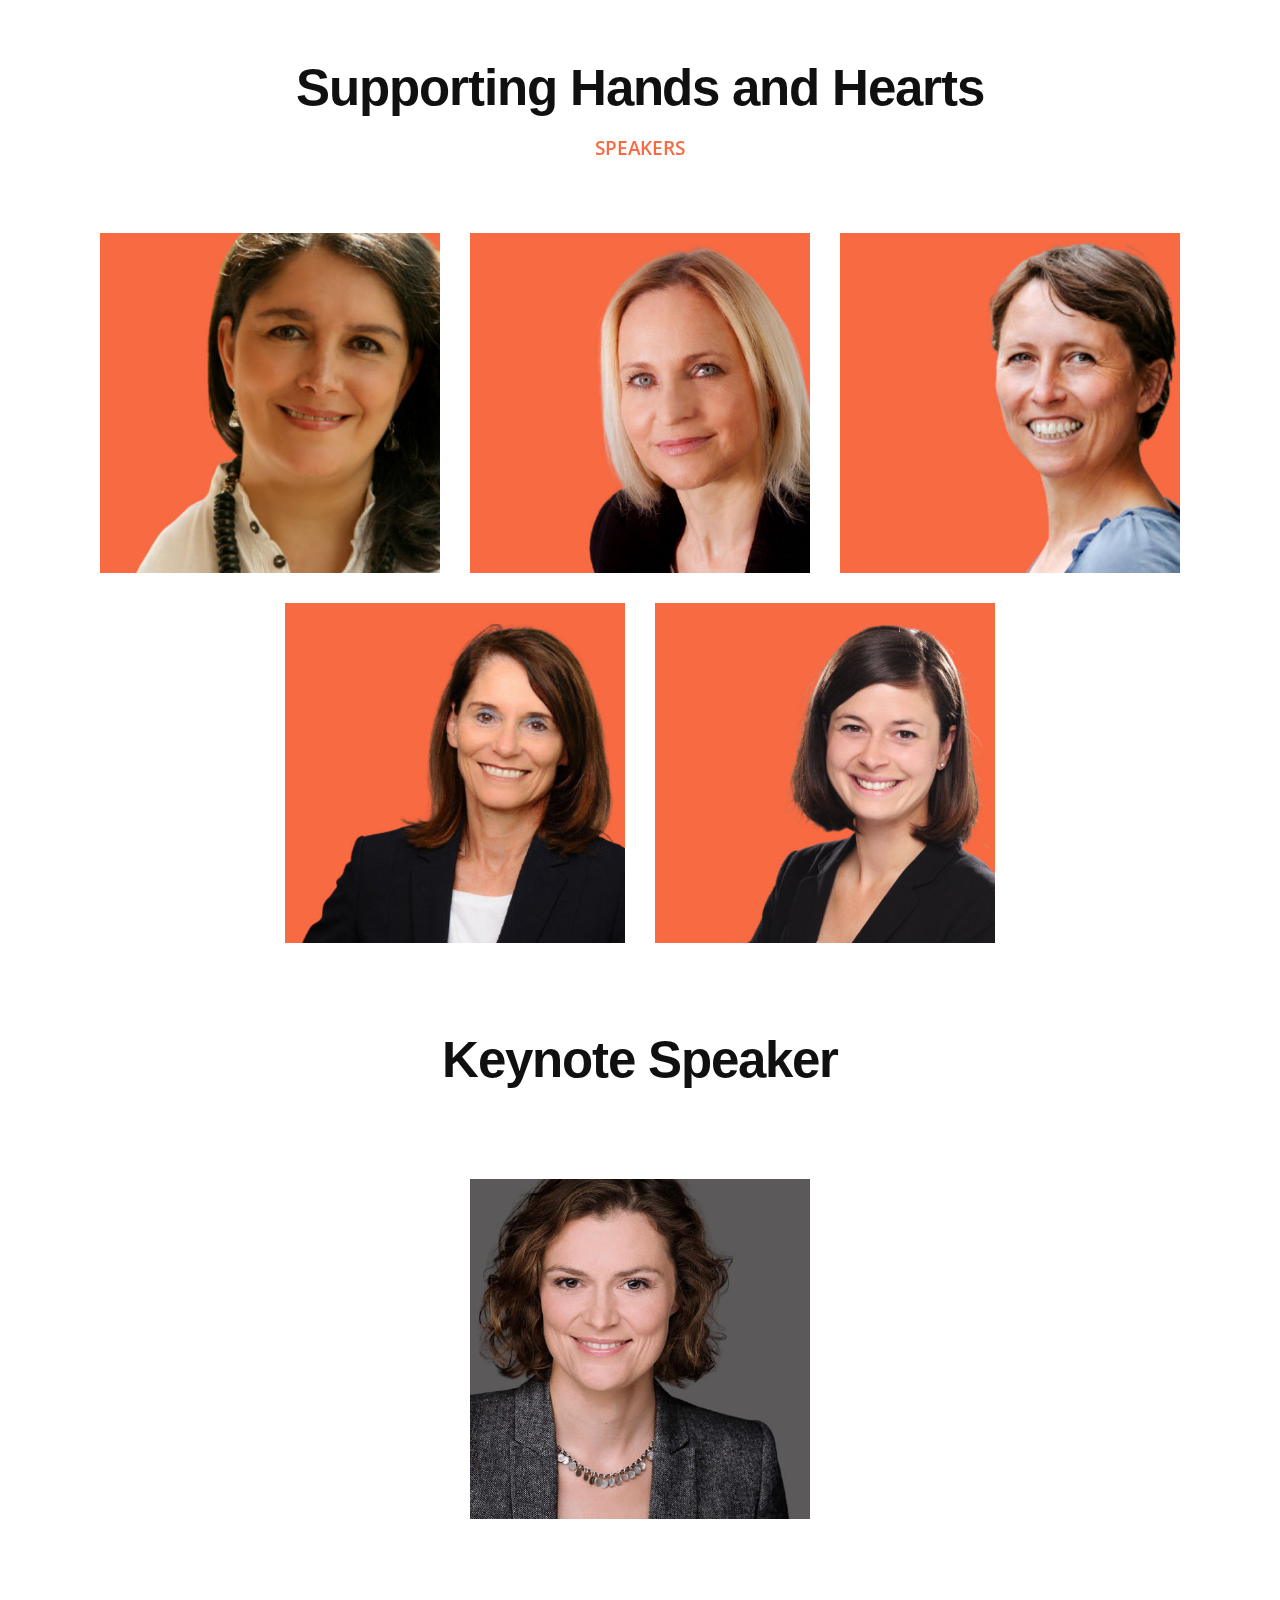
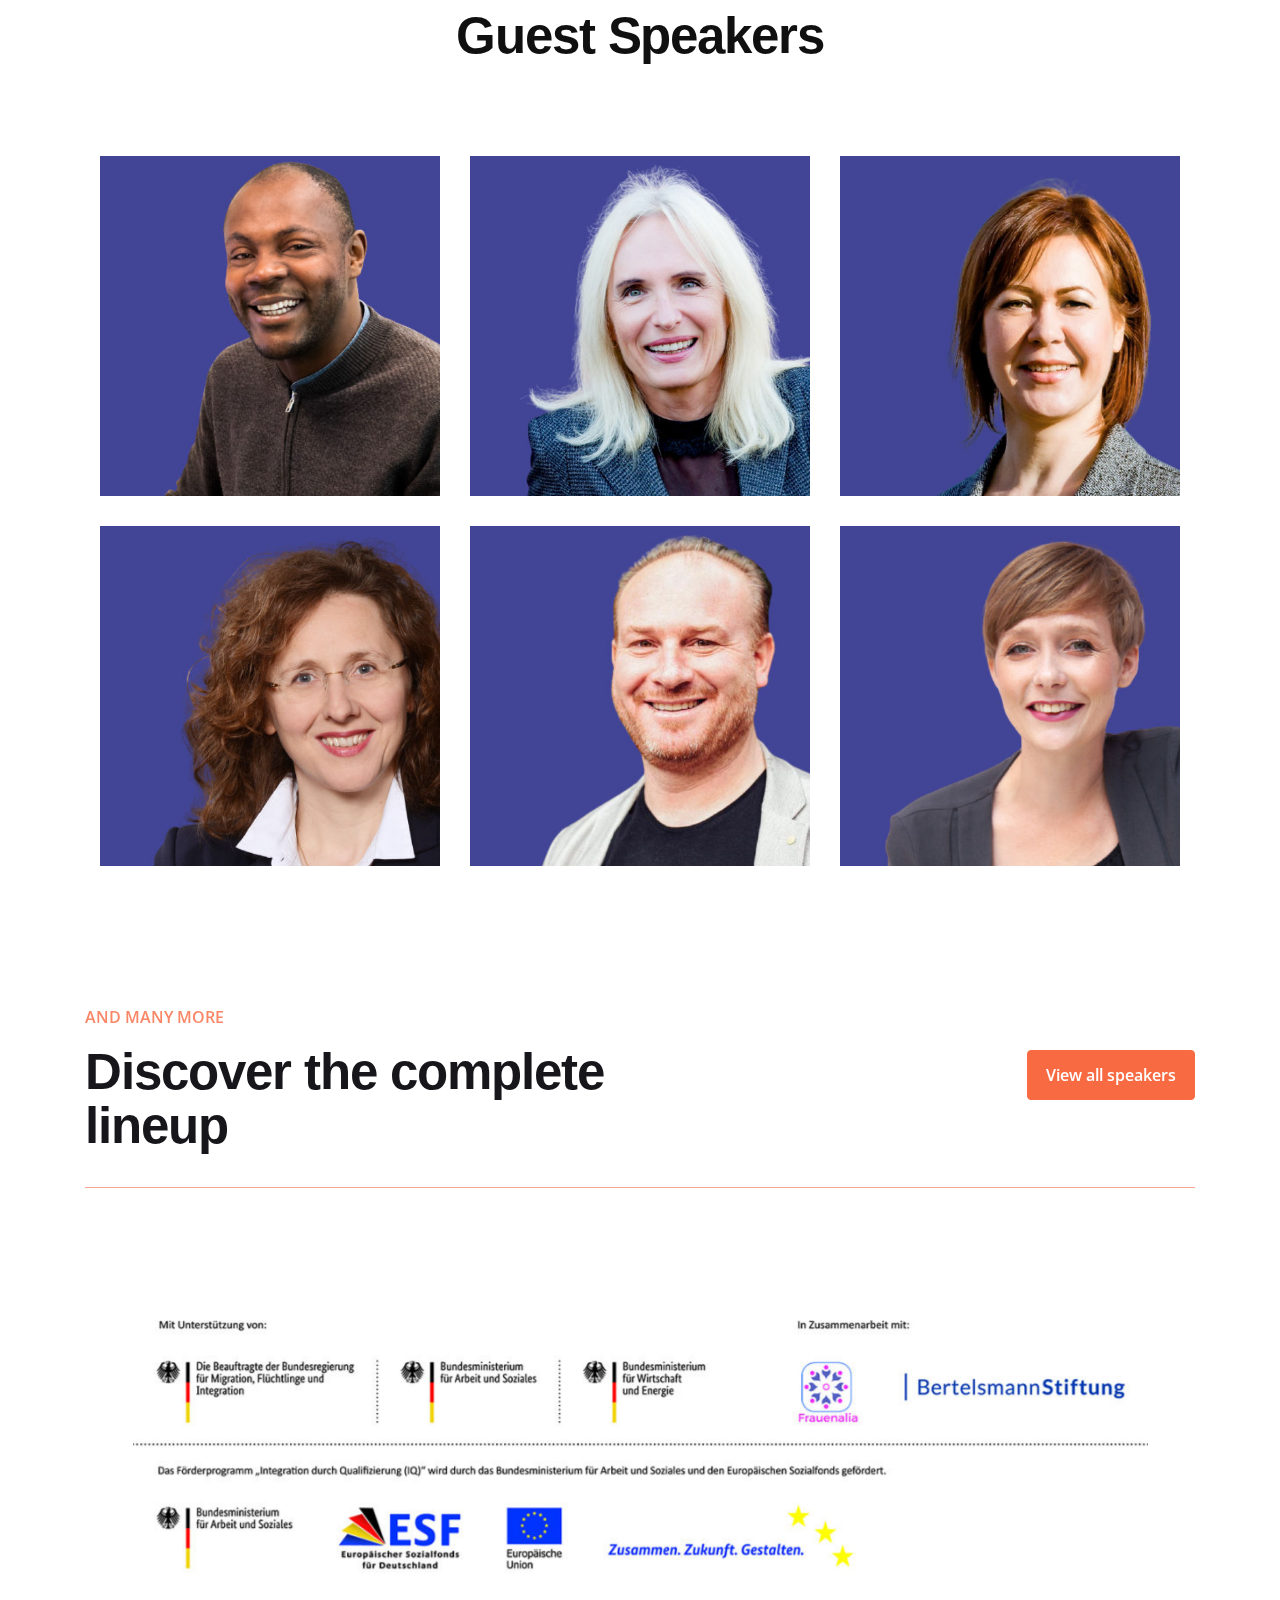
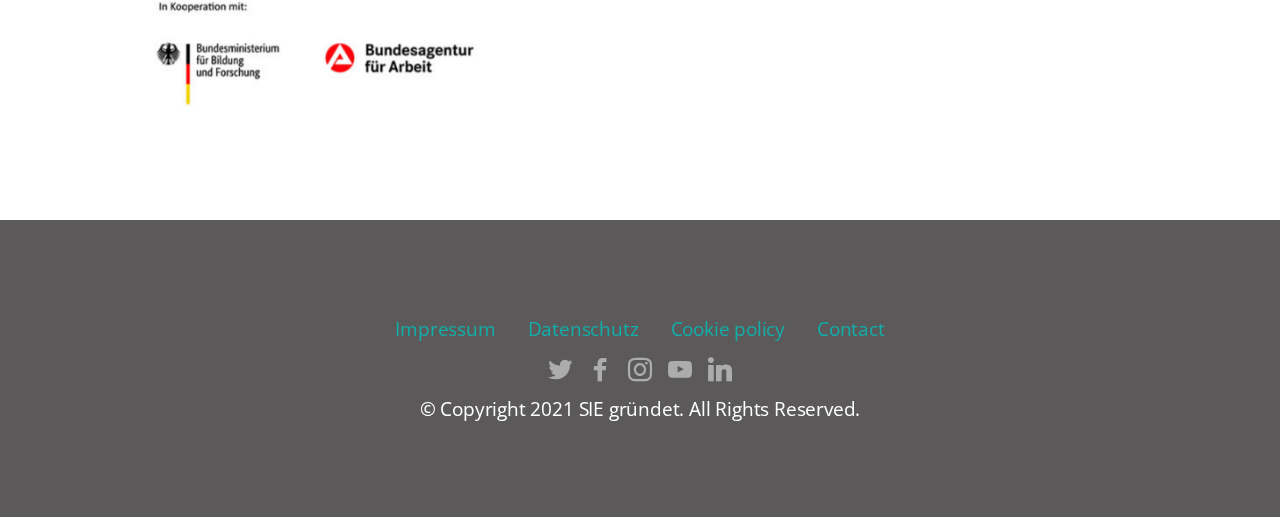
==== commit 8403c884: "E530 13.9" ====
--- a/index.html
+++ b/index.html
@@ -116,7 +116,7 @@
         
         <div class="row justify-content-center">
             <div class="col-12 col-md-11">
-                <div class="carousel slide" id="thiXxuFNgx" data-interval="NaN">
+                <div class="carousel slide" id="thiZ1XoqqB" data-interval="NaN">
                
                     <div class="carousel-inner">
                         <div class="carousel-item slider-image item active">
@@ -129,7 +129,7 @@
                         
                     </div>
                     
-                    <a class="carousel-control carousel-control-next" role="button" data-slide="next" href="#thiXxuFNgx">
+                    <a class="carousel-control carousel-control-next" role="button" data-slide="next" href="#thiZ1XoqqB">
                        
                         <span class="sr-only">Next</span>
                     </a>
@@ -191,7 +191,7 @@
 			<div class="col-lg-1 d-none d-lg-block"></div>
 			<div class="col-lg-4">
 				<h3 class="mbr-section-subtitle mbr-semibold mbr-fonts-style display-4">ABOUT EVENT</h3>
-				<h2 class="mbr-section-title mbr-bold mbr-fonts-style display-2">Whüat we want</h2>
+				<h2 class="mbr-section-title mbr-bold mbr-fonts-style display-2">What we want</h2>
 				<p class="mbr-text mbr-fonts-style display-4"><strong>Increase the visibility of international women entrepreneurs</strong>: Show all the facets of their international business activities and their intercultural diversity.<br><br>Promote <strong>Germany as a start-up country for female enterprises</strong> and further promote the nationwide networking of different stakeholders.<br><br>Strengthen the start-up spirit among international women: <strong>show self-employment as an excellent option</strong> for transferring professional and personal skills in the German market.<br></p>
 				
 				<div class="progress_elements">
@@ -912,7 +912,7 @@
         
         <div class="row justify-content-center">
             <div class="col-12 col-md-11">
-                <div class="carousel slide" id="thiXxOaD6B" data-interval="NaN">
+                <div class="carousel slide" id="thiZ2rlgxS" data-interval="NaN">
                
                     <div class="carousel-inner">
                         <div class="carousel-item slider-image item active">
@@ -925,7 +925,7 @@
                         
                     </div>
                     
-                    <a class="carousel-control carousel-control-next" role="button" data-slide="next" href="#thiXxOaD6B">
+                    <a class="carousel-control carousel-control-next" role="button" data-slide="next" href="#thiZ2rlgxS">
                        
                         <span class="sr-only">Next</span>
                     </a>
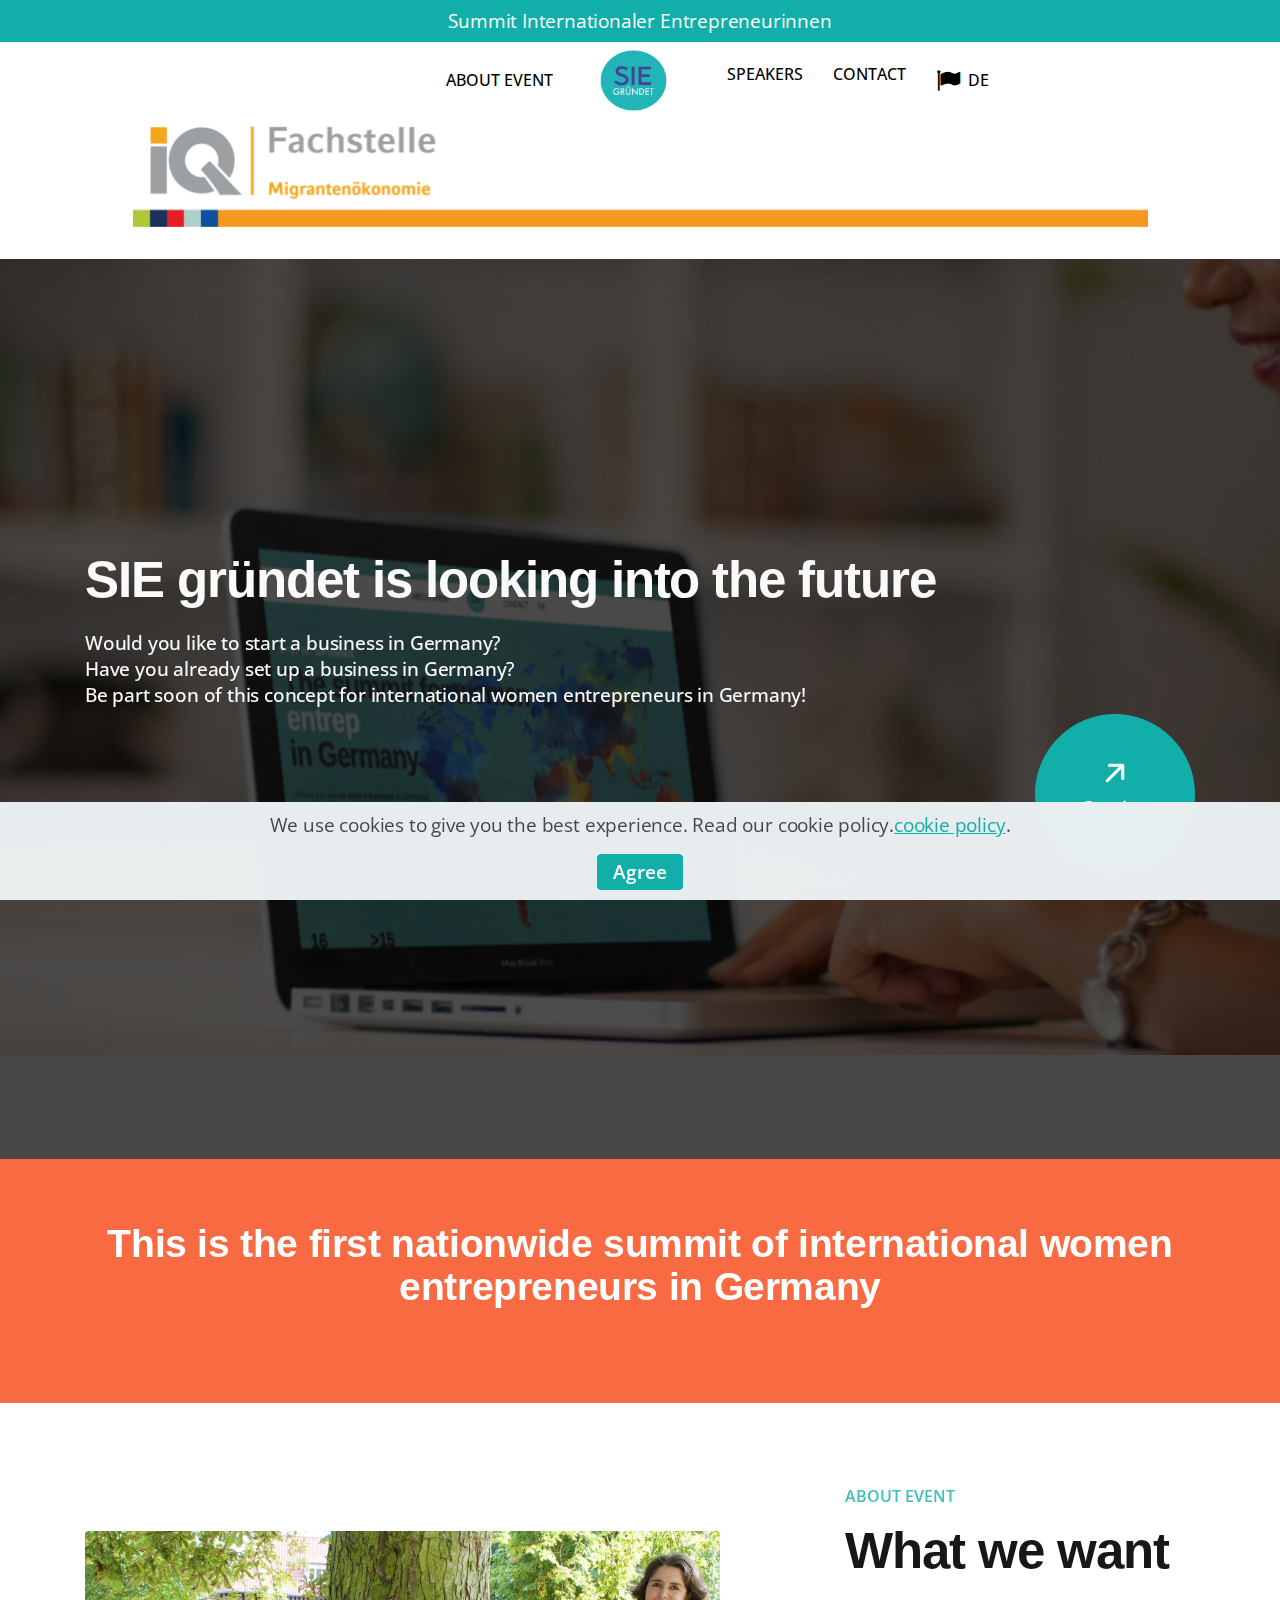
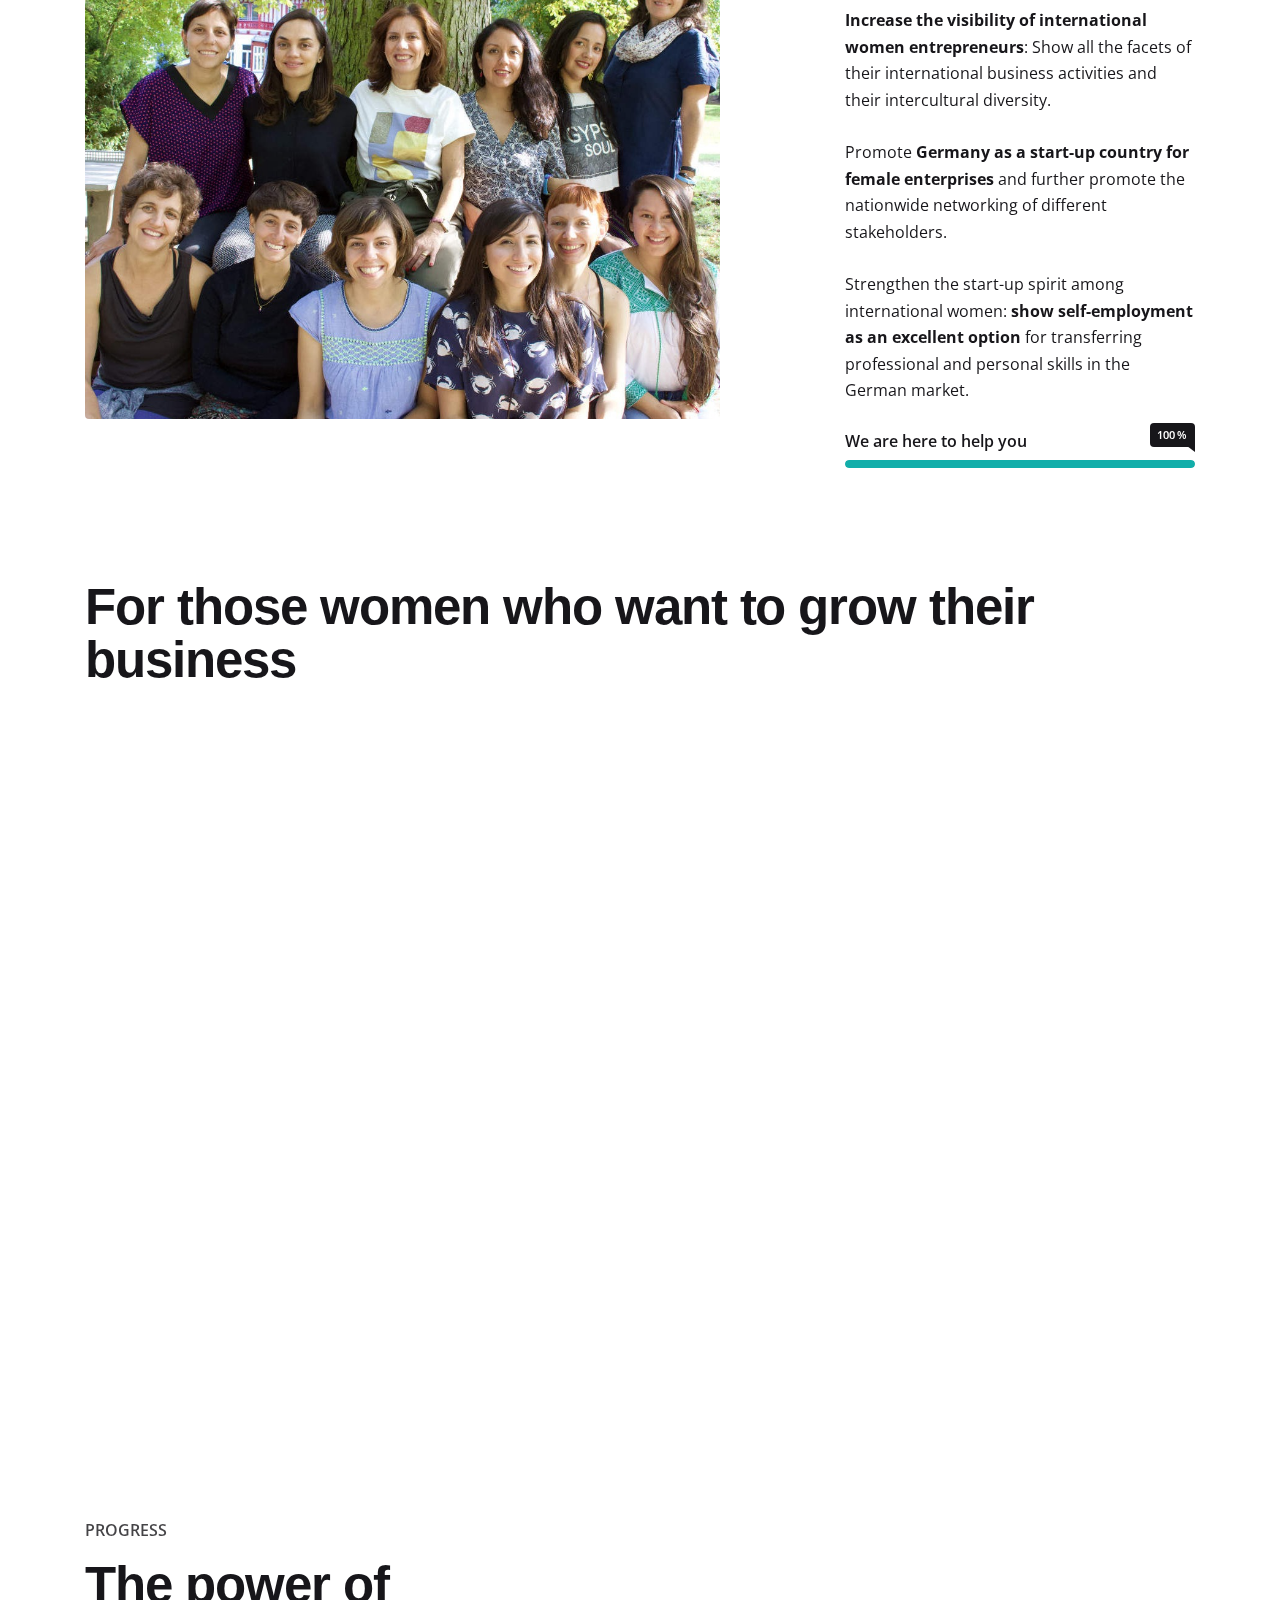
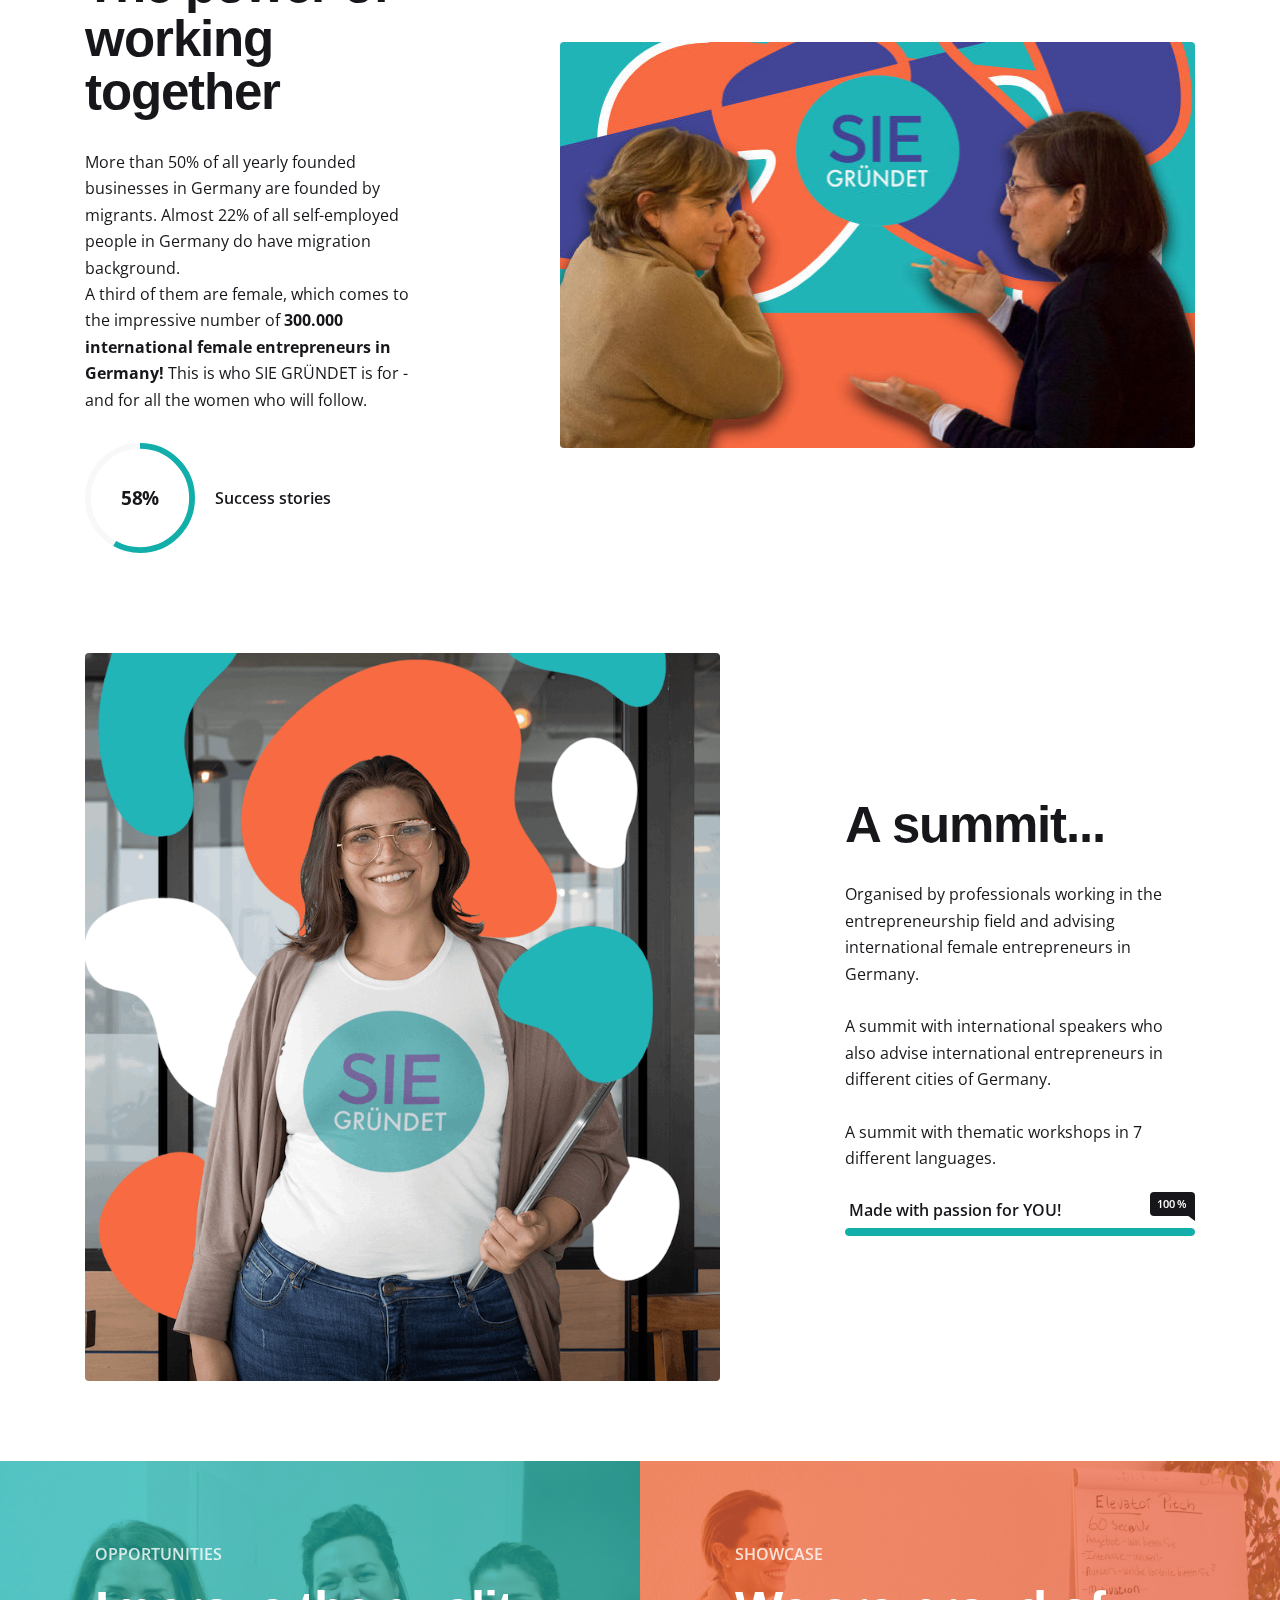
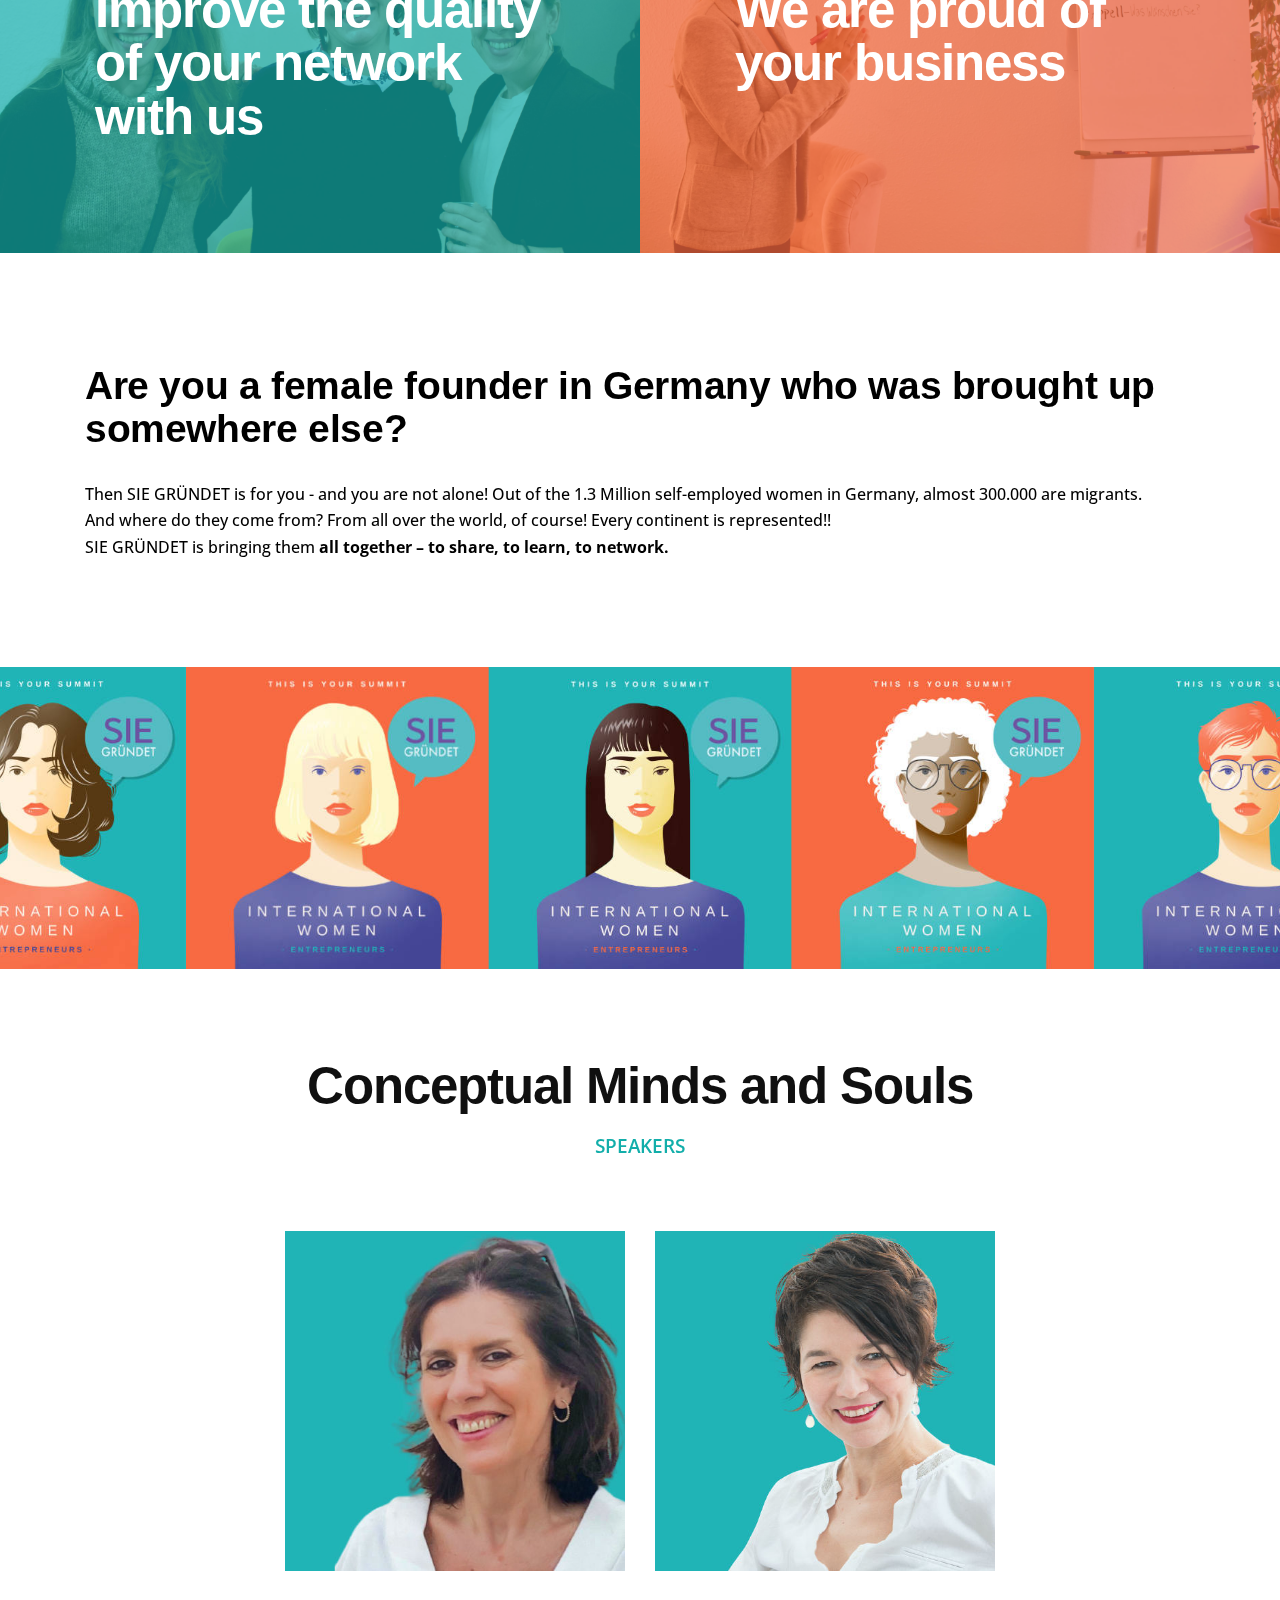
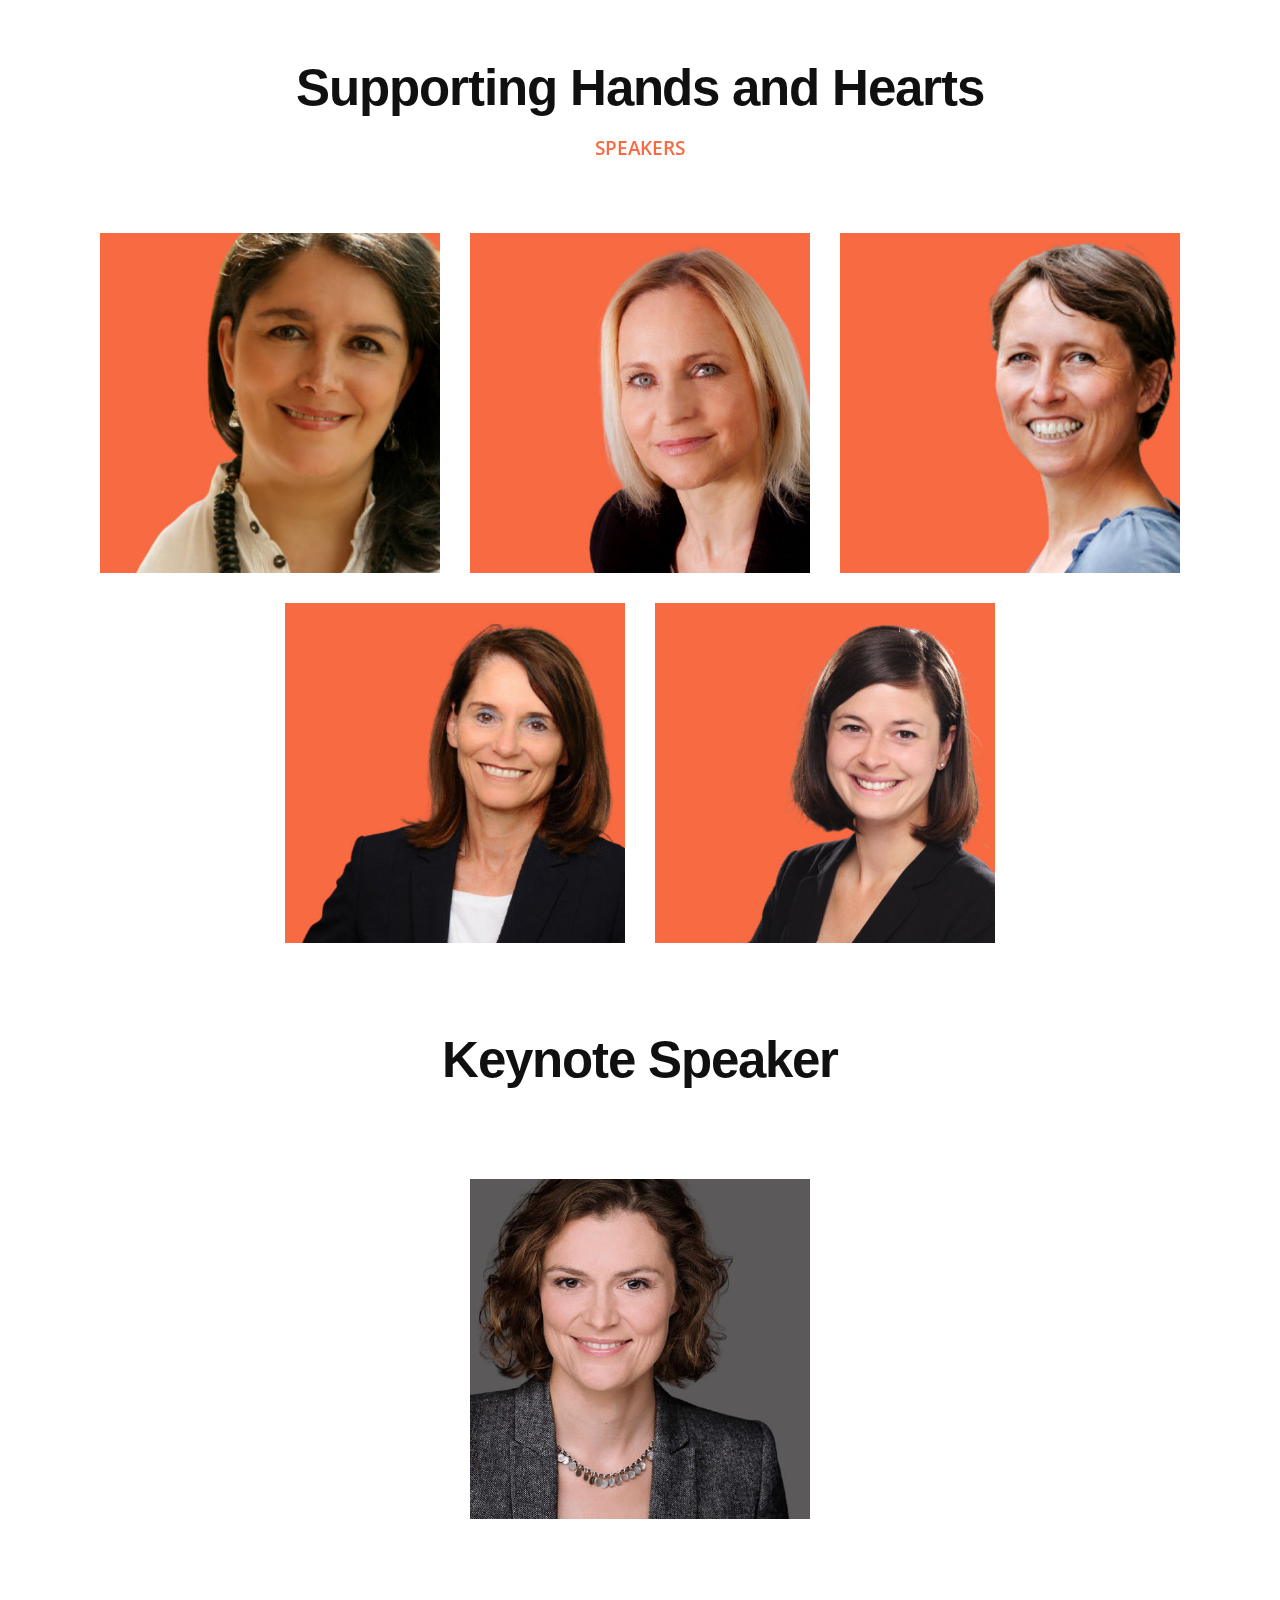
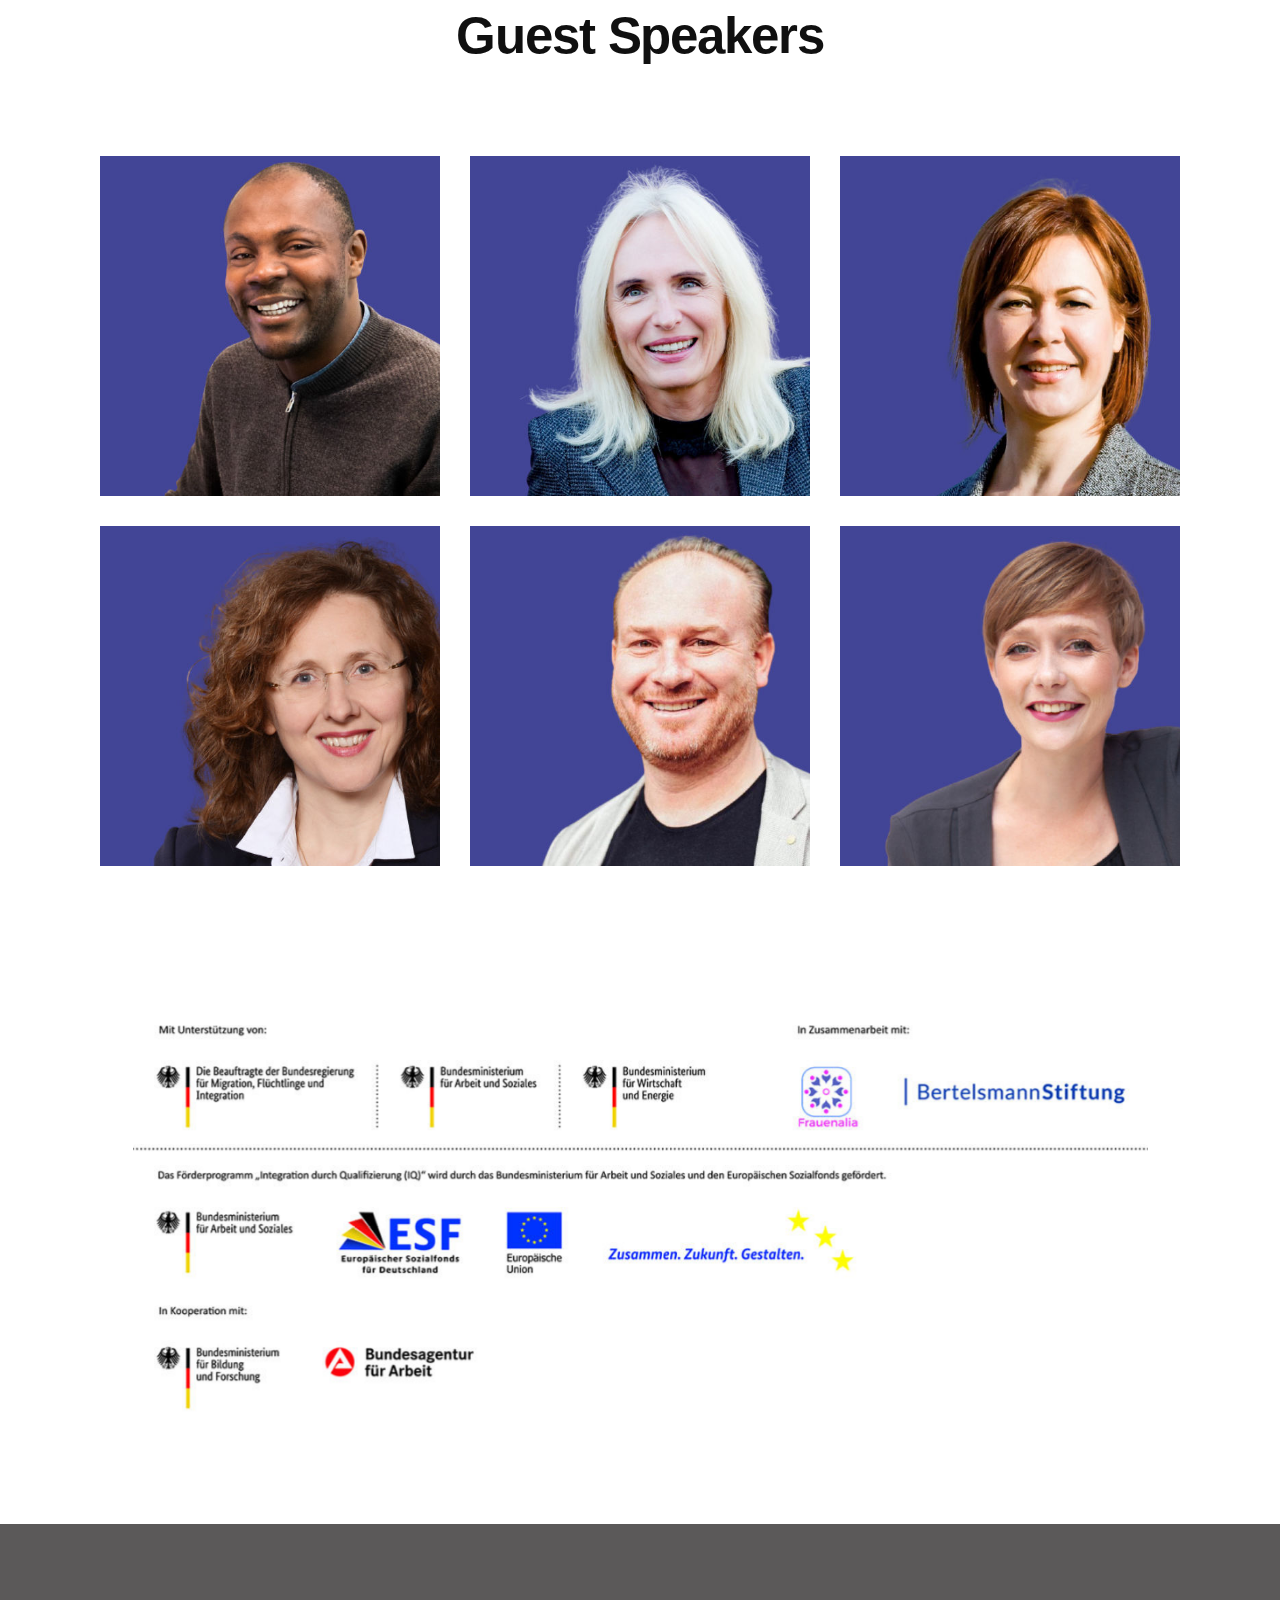
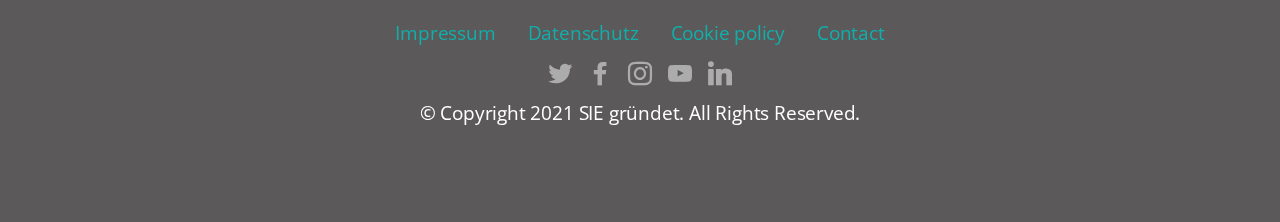
==== commit cda93d1a: "E530 14.9" ====
--- a/index.html
+++ b/index.html
@@ -116,7 +116,7 @@
         
         <div class="row justify-content-center">
             <div class="col-12 col-md-11">
-                <div class="carousel slide" id="thiZ1XoqqB" data-interval="NaN">
+                <div class="carousel slide" id="thpVFibmvz" data-interval="NaN">
                
                     <div class="carousel-inner">
                         <div class="carousel-item slider-image item active">
@@ -129,7 +129,7 @@
                         
                     </div>
                     
-                    <a class="carousel-control carousel-control-next" role="button" data-slide="next" href="#thiZ1XoqqB">
+                    <a class="carousel-control carousel-control-next" role="button" data-slide="next" href="#thpVFibmvz">
                        
                         <span class="sr-only">Next</span>
                     </a>
@@ -881,29 +881,6 @@
     </div>
 </section>
 
-<section class="callToAction2 conferencem4_callToAction2 cid-sHYDrDYAoN" id="callToAction2-3f">
-
-    
-
-    
-
-    <div class="container">
-        <div class="row">
-            <div class="content__block col-md-7">
-                <h3 class="mbr-section-subtitle mbr-semibold mbr-fonts-style display-4">AND MANY MORE</h3>
-                <h2 class="mbr-section-title mbr-bold mbr-fonts-style display-2">Discover the complete lineup</h2>
-            </div>
-            <div class="col-md-5">
-                <div class="mbr-section-btn align-right"><a class="btn btn-success display-4" href="https://live.sie-gruendet.de/en/speakers">View all speakers</a></div>
-            </div>
-            <div class="divider"></div>
-            <div class="col-md-7">
-                
-            </div>
-        </div>
-    </div>
-</section>
-
 <section class="slider3 cid-sBJzxjx7Ym" id="slider3-2b">
     
 
@@ -912,7 +889,7 @@
         
         <div class="row justify-content-center">
             <div class="col-12 col-md-11">
-                <div class="carousel slide" id="thiZ2rlgxS" data-interval="NaN">
+                <div class="carousel slide" id="thpVFnJkN2" data-interval="NaN">
                
                     <div class="carousel-inner">
                         <div class="carousel-item slider-image item active">
@@ -925,7 +902,7 @@
                         
                     </div>
                     
-                    <a class="carousel-control carousel-control-next" role="button" data-slide="next" href="#thiZ2rlgxS">
+                    <a class="carousel-control carousel-control-next" role="button" data-slide="next" href="#thpVFnJkN2">
                        
                         <span class="sr-only">Next</span>
                     </a>
--- a/assets/mobirise/css/mbr-additional.css
+++ b/assets/mobirise/css/mbr-additional.css
@@ -2217,67 +2217,6 @@
 .cid-sEz11iVqCn .mbr-section-subtitle {
   color: #f86a42;
 }
-.cid-sHYDrDYAoN {
-  padding-top: 3rem;
-  padding-bottom: 3rem;
-  background-color: #ffffff;
-}
-.cid-sHYDrDYAoN .mbr-section-title {
-  margin-bottom: 20px;
-}
-.cid-sHYDrDYAoN .mbr-section-subtitle {
-  opacity: 0.8;
-  margin-bottom: 15px;
-  color: #f86a42;
-}
-.cid-sHYDrDYAoN .mbr-text {
-  margin: 10px 0;
-}
-.cid-sHYDrDYAoN .divider {
-  background-color: #f86a42;
-  width: 100%;
-  height: 1px;
-  margin: 15px;
-  opacity: 0.6;
-}
-.cid-sHYDrDYAoN .btn-primary:hover {
-  background-color: #5b5959 !important;
-  border-color: #5b5959 !important;
-}
-.cid-sHYDrDYAoN .mbr-section-btn {
-  margin-top: 40px;
-}
-@media (max-width: 767px) {
-  .cid-sHYDrDYAoN .mbr-section-btn {
-    margin-top: 0;
-    text-align: left;
-  }
-}
-.cid-sHYDrDYAoN .btn:hover .mbr-iconfont {
-  animation: animBtn ease-out 0.3s;
-}
-@keyframes animBtn {
-  0% {
-    transform: translateX(0px);
-  }
-  51% {
-    transform: translateX(20px);
-    opacity: 1;
-  }
-  52% {
-    opacity: 0;
-    transform: translateX(-20px);
-  }
-  53% {
-    opacity: 0;
-  }
-  54% {
-    opacity: 1;
-  }
-  100% {
-    transform: translateX(0px);
-  }
-}
 .cid-sBJzxjx7Ym {
   padding-top: 3rem;
   padding-bottom: 6rem;
--- a/assets/mobirise/css/mbr-additional.css
+++ b/assets/mobirise/css/mbr-additional.css
@@ -2217,67 +2217,6 @@
 .cid-sEz11iVqCn .mbr-section-subtitle {
   color: #f86a42;
 }
-.cid-sHYDrDYAoN {
-  padding-top: 3rem;
-  padding-bottom: 3rem;
-  background-color: #ffffff;
-}
-.cid-sHYDrDYAoN .mbr-section-title {
-  margin-bottom: 20px;
-}
-.cid-sHYDrDYAoN .mbr-section-subtitle {
-  opacity: 0.8;
-  margin-bottom: 15px;
-  color: #f86a42;
-}
-.cid-sHYDrDYAoN .mbr-text {
-  margin: 10px 0;
-}
-.cid-sHYDrDYAoN .divider {
-  background-color: #f86a42;
-  width: 100%;
-  height: 1px;
-  margin: 15px;
-  opacity: 0.6;
-}
-.cid-sHYDrDYAoN .btn-primary:hover {
-  background-color: #5b5959 !important;
-  border-color: #5b5959 !important;
-}
-.cid-sHYDrDYAoN .mbr-section-btn {
-  margin-top: 40px;
-}
-@media (max-width: 767px) {
-  .cid-sHYDrDYAoN .mbr-section-btn {
-    margin-top: 0;
-    text-align: left;
-  }
-}
-.cid-sHYDrDYAoN .btn:hover .mbr-iconfont {
-  animation: animBtn ease-out 0.3s;
-}
-@keyframes animBtn {
-  0% {
-    transform: translateX(0px);
-  }
-  51% {
-    transform: translateX(20px);
-    opacity: 1;
-  }
-  52% {
-    opacity: 0;
-    transform: translateX(-20px);
-  }
-  53% {
-    opacity: 0;
-  }
-  54% {
-    opacity: 1;
-  }
-  100% {
-    transform: translateX(0px);
-  }
-}
 .cid-sBJzxjx7Ym {
   padding-top: 3rem;
   padding-bottom: 6rem;
